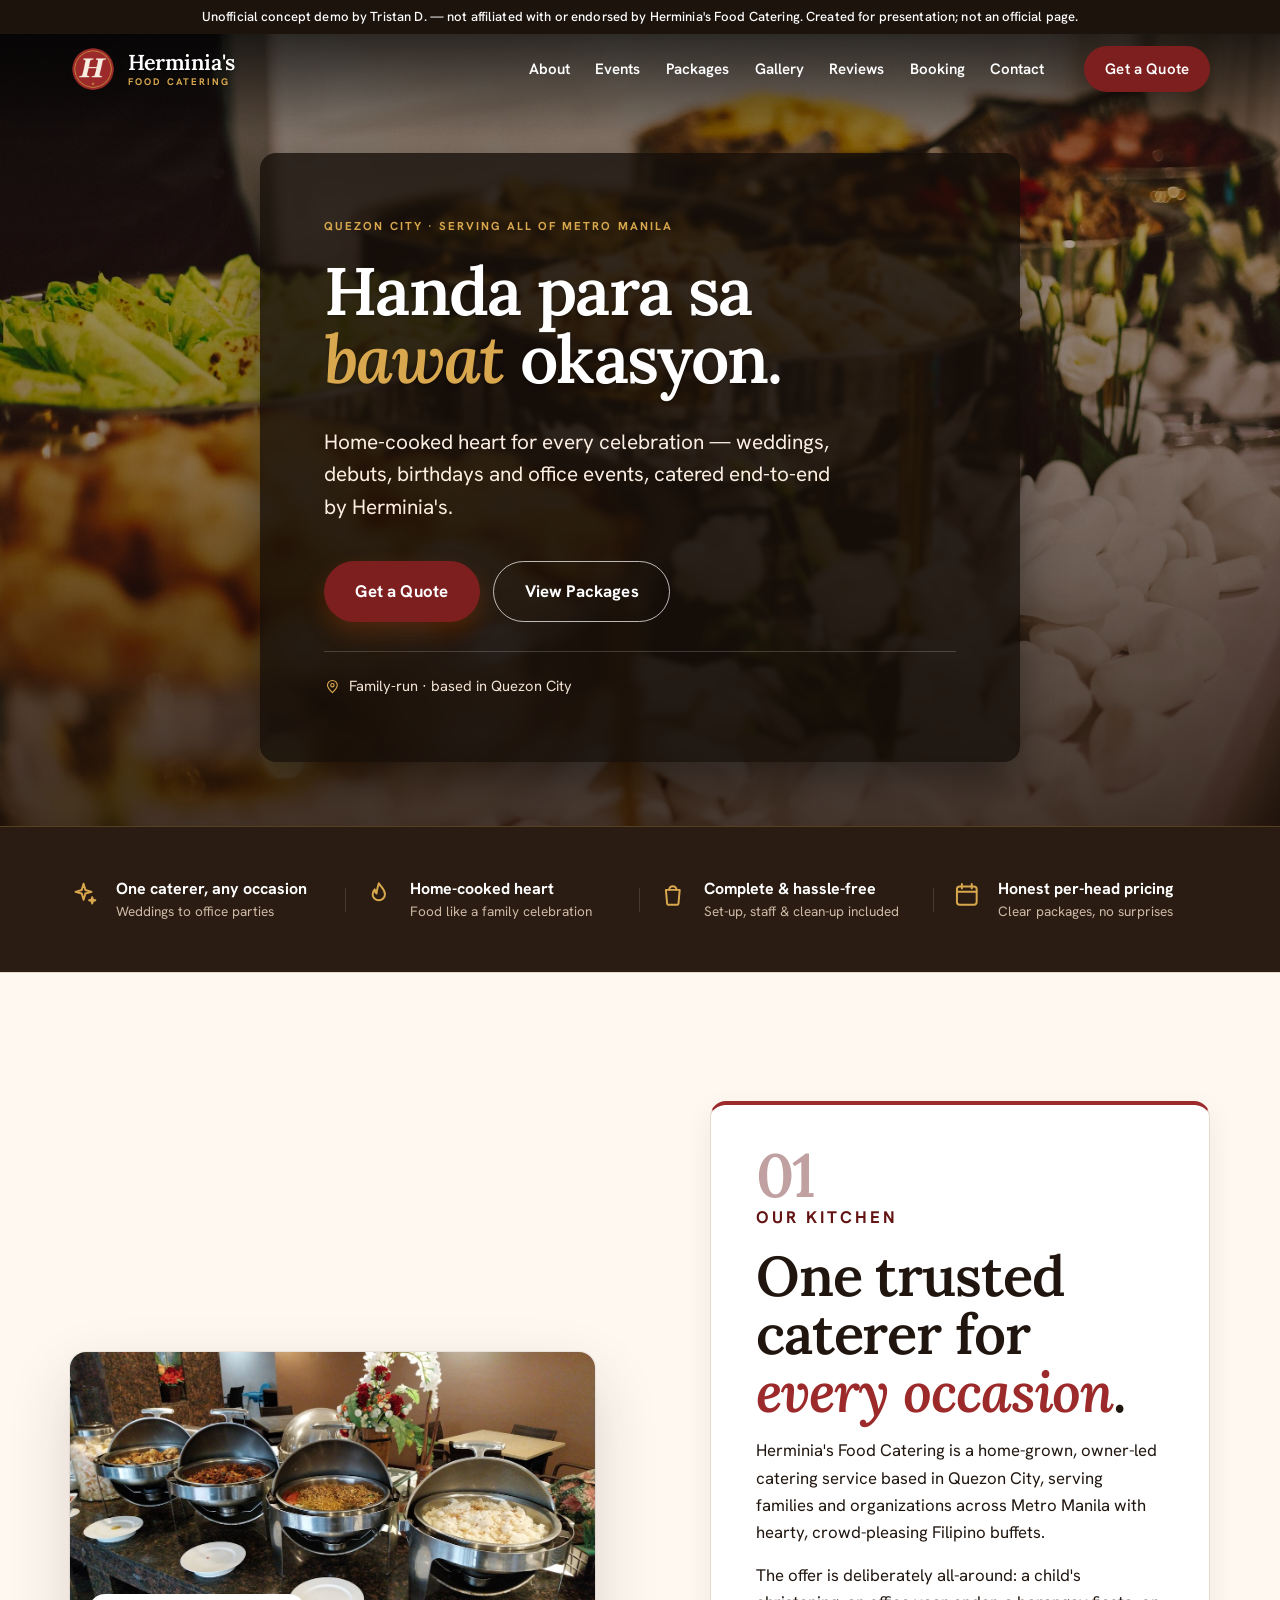
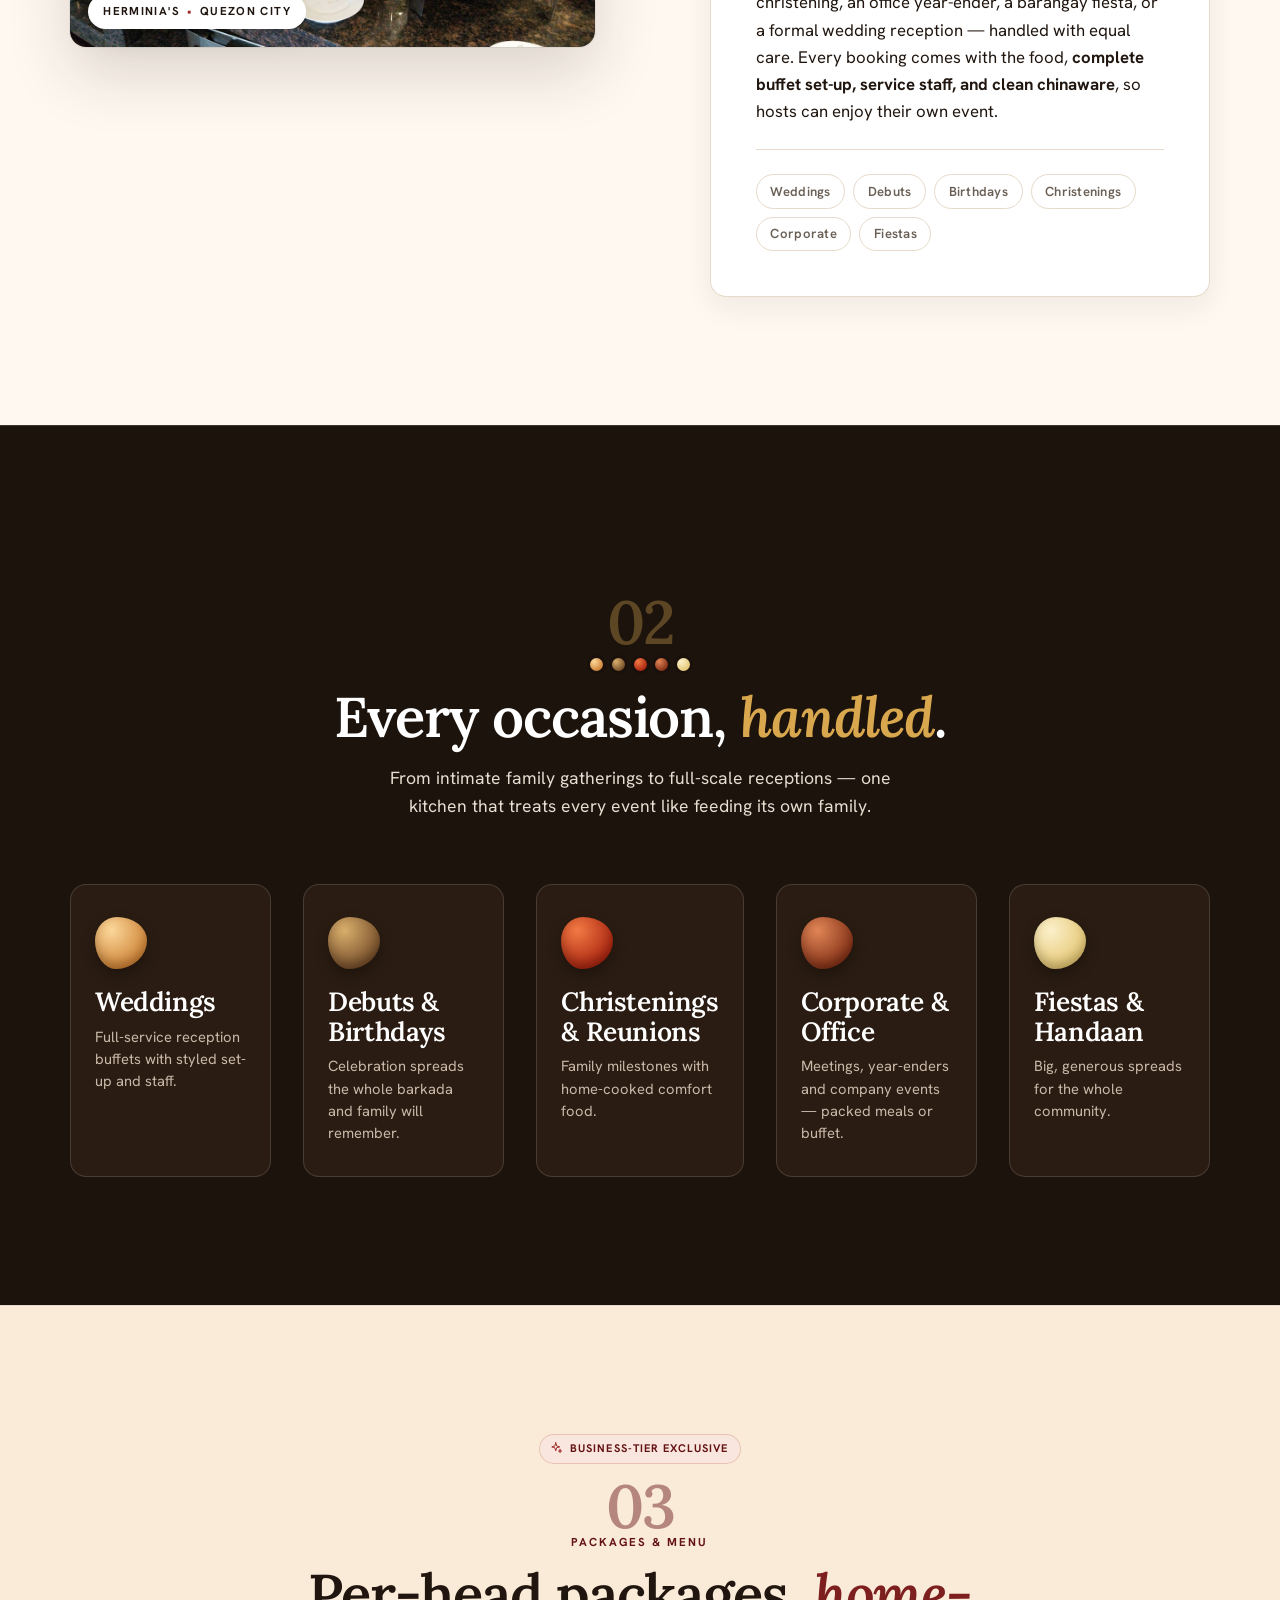
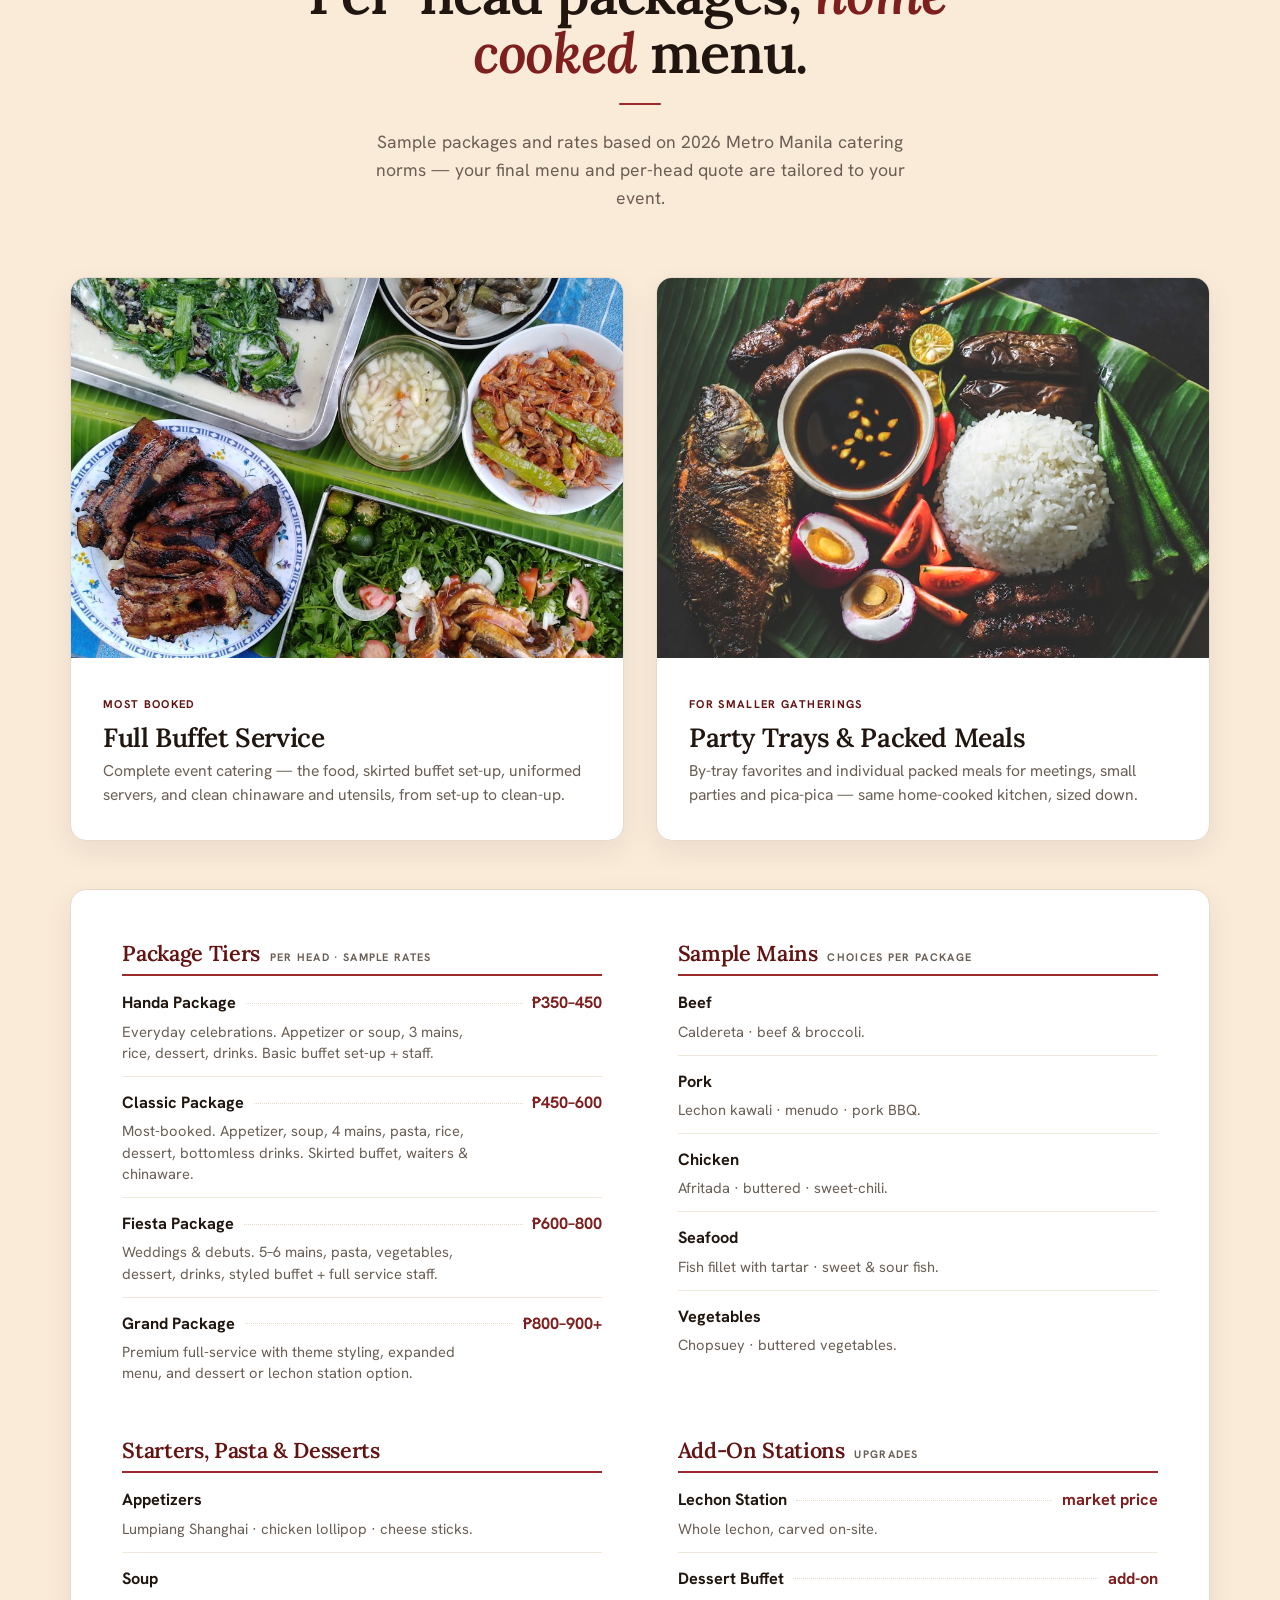
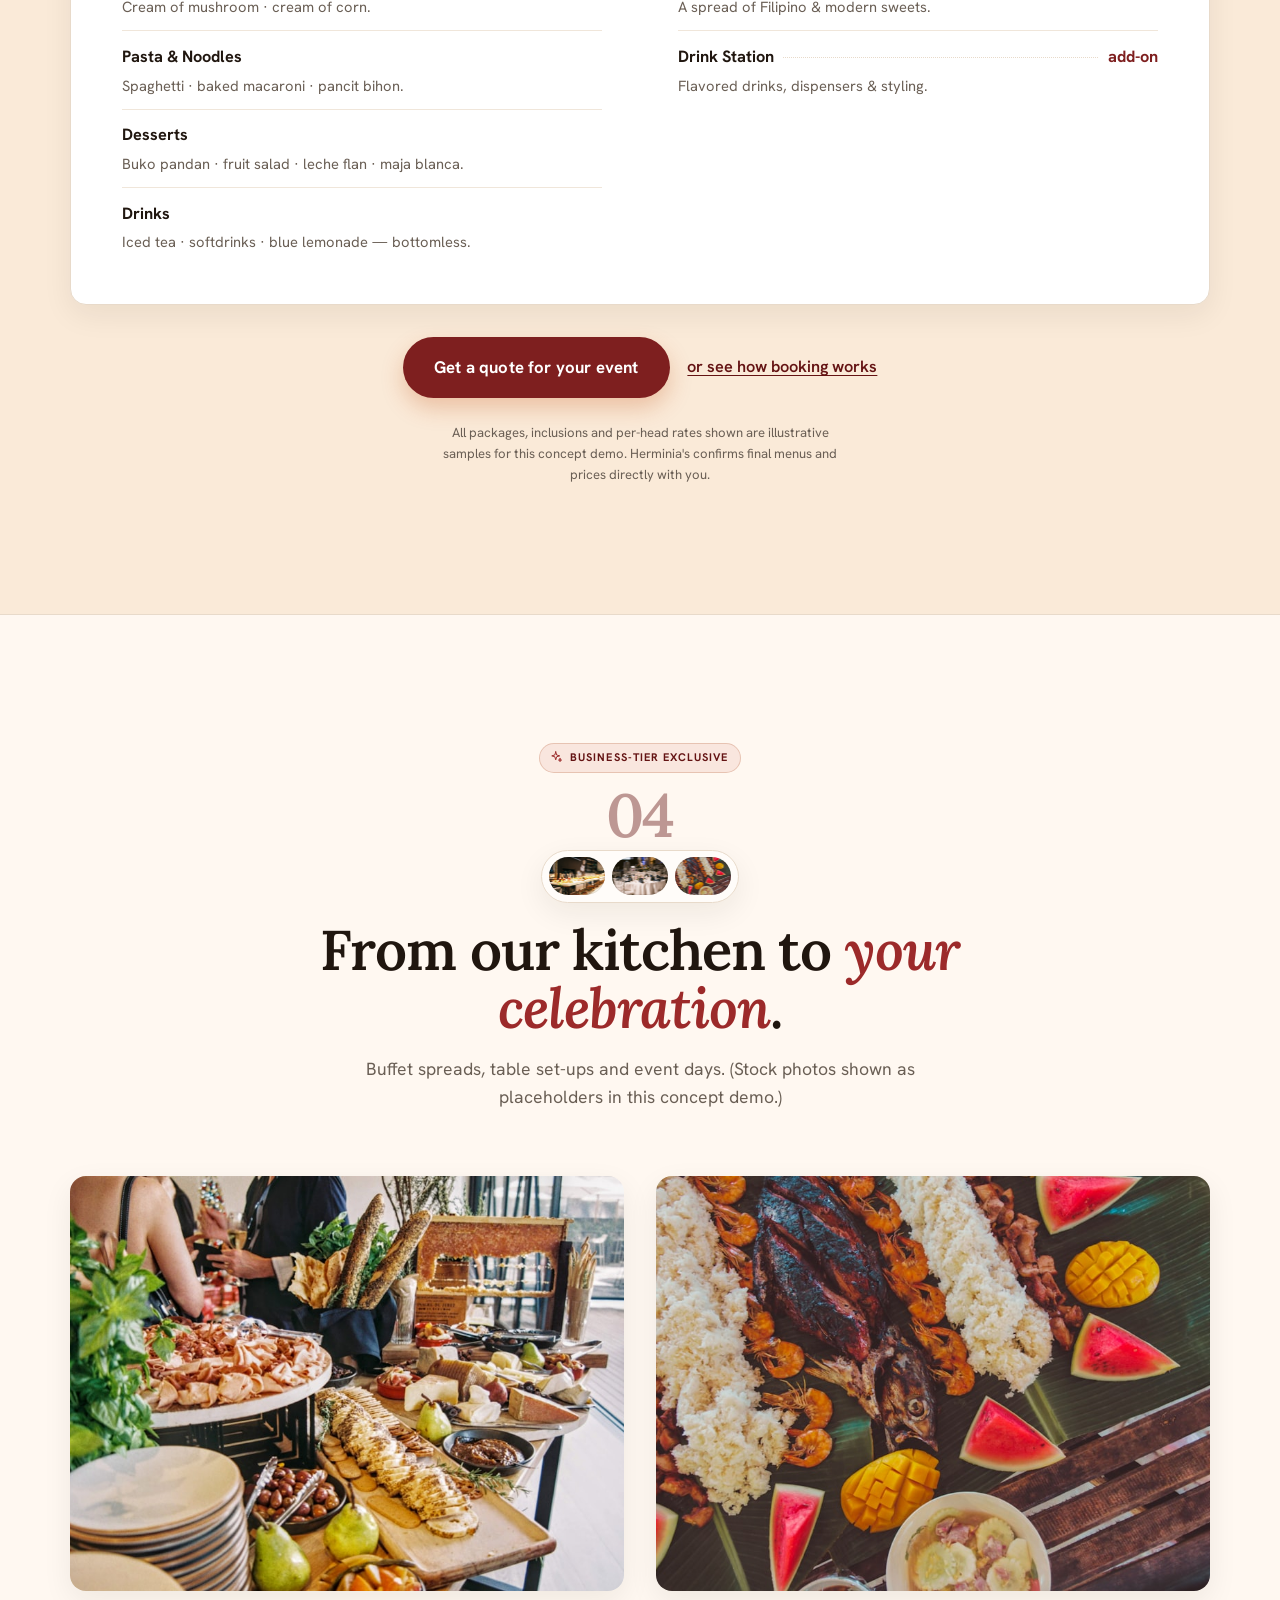
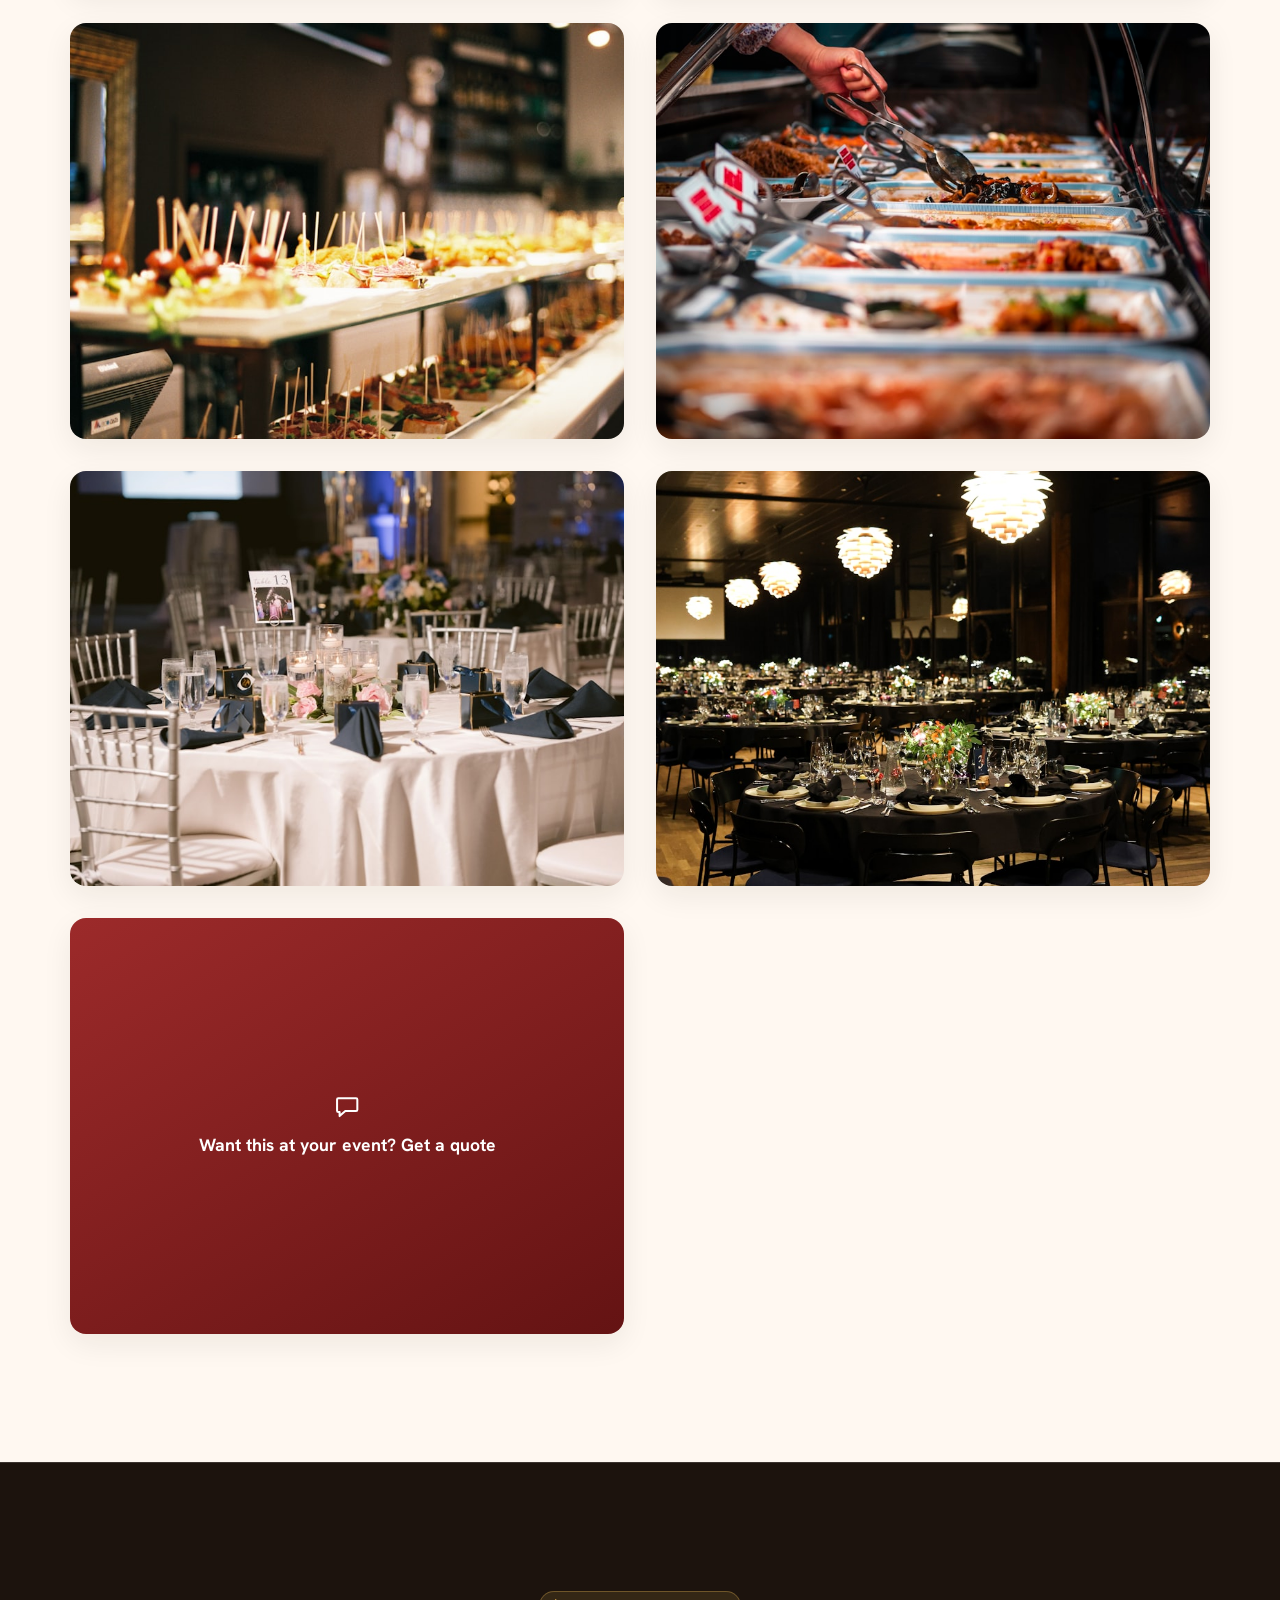
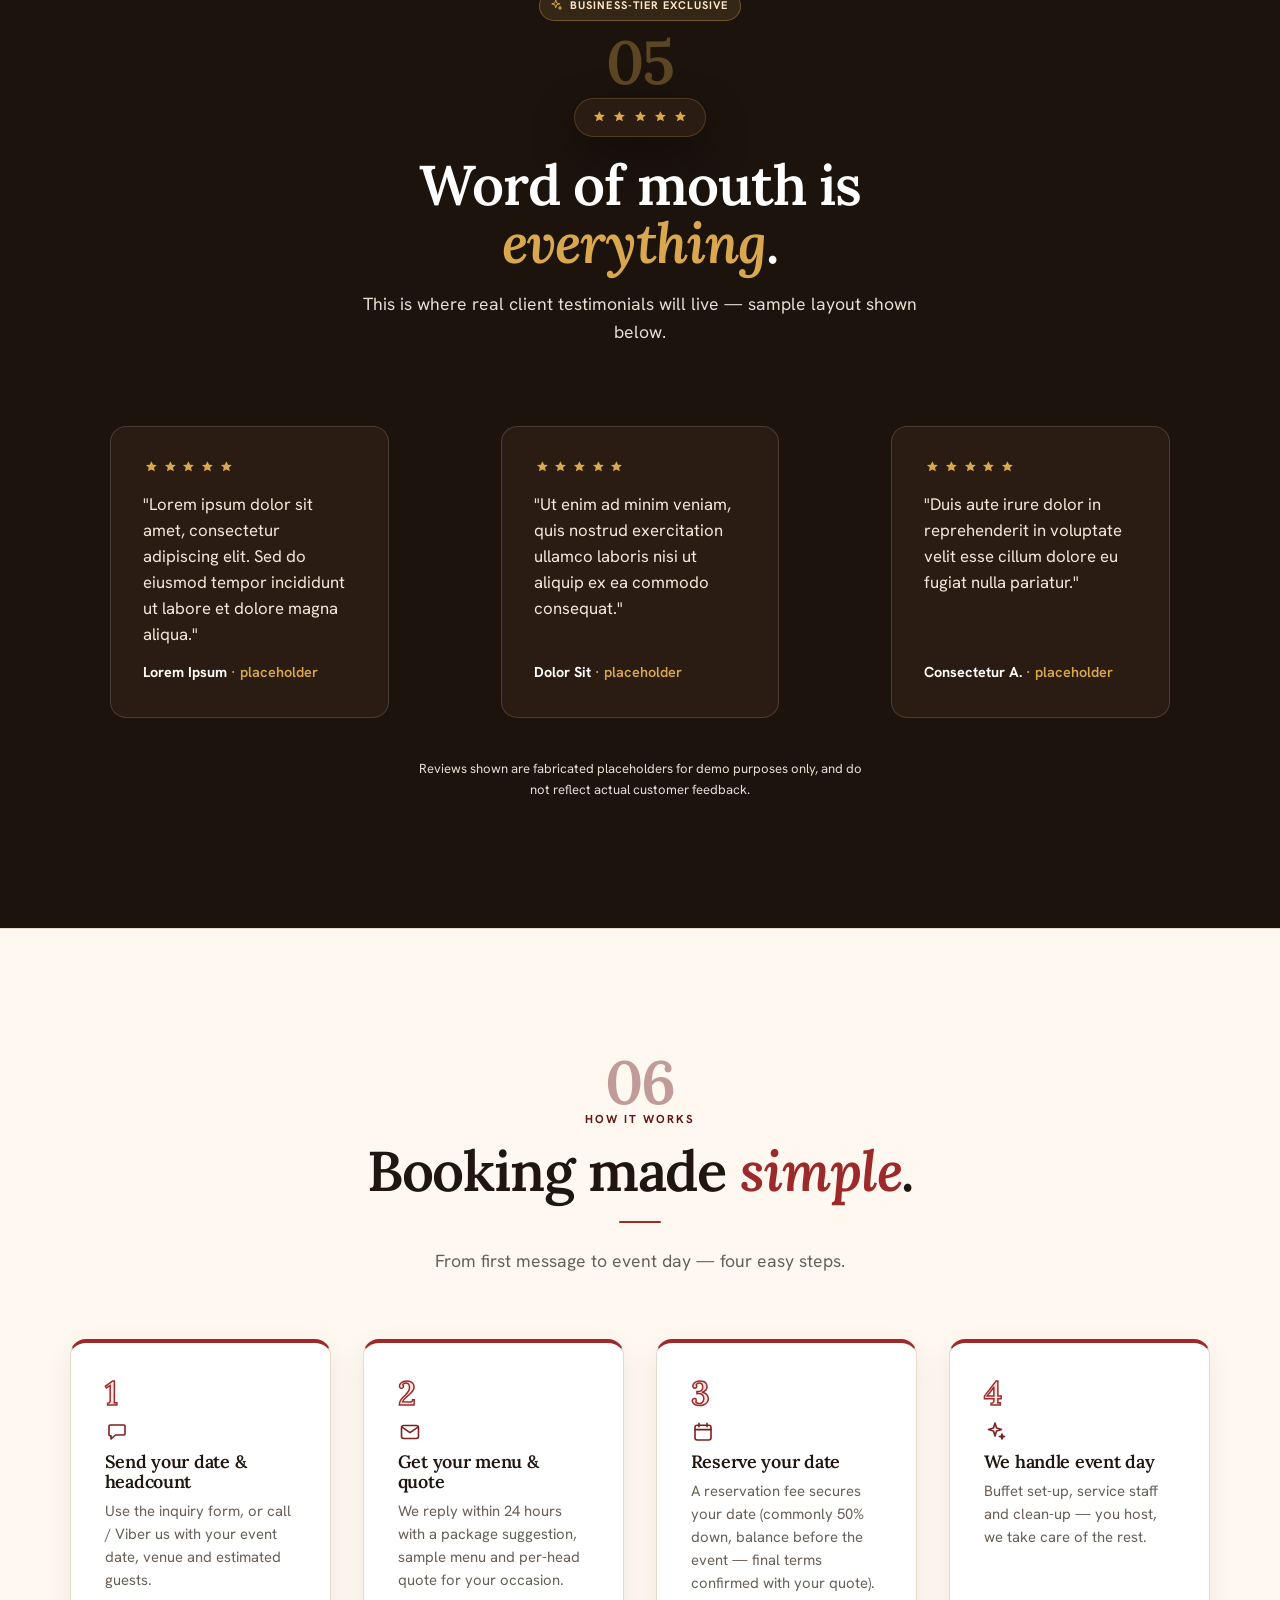
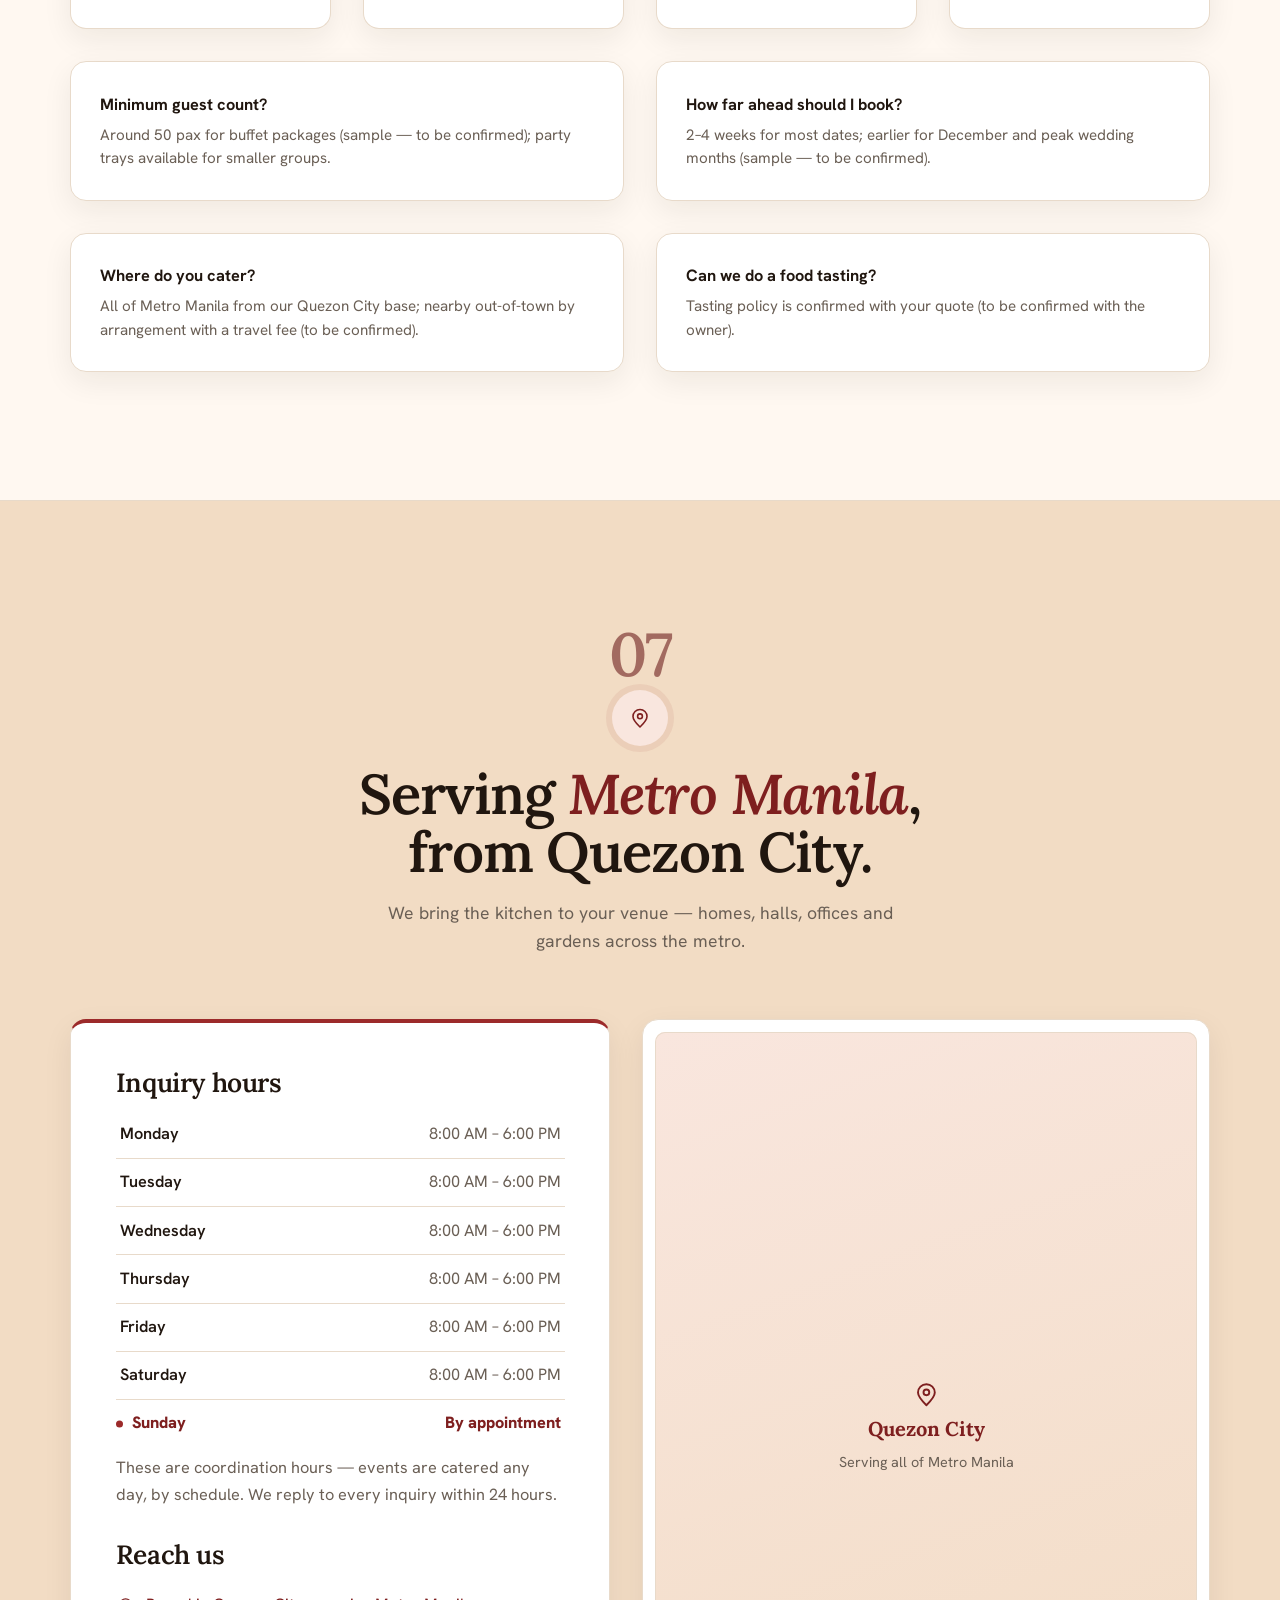
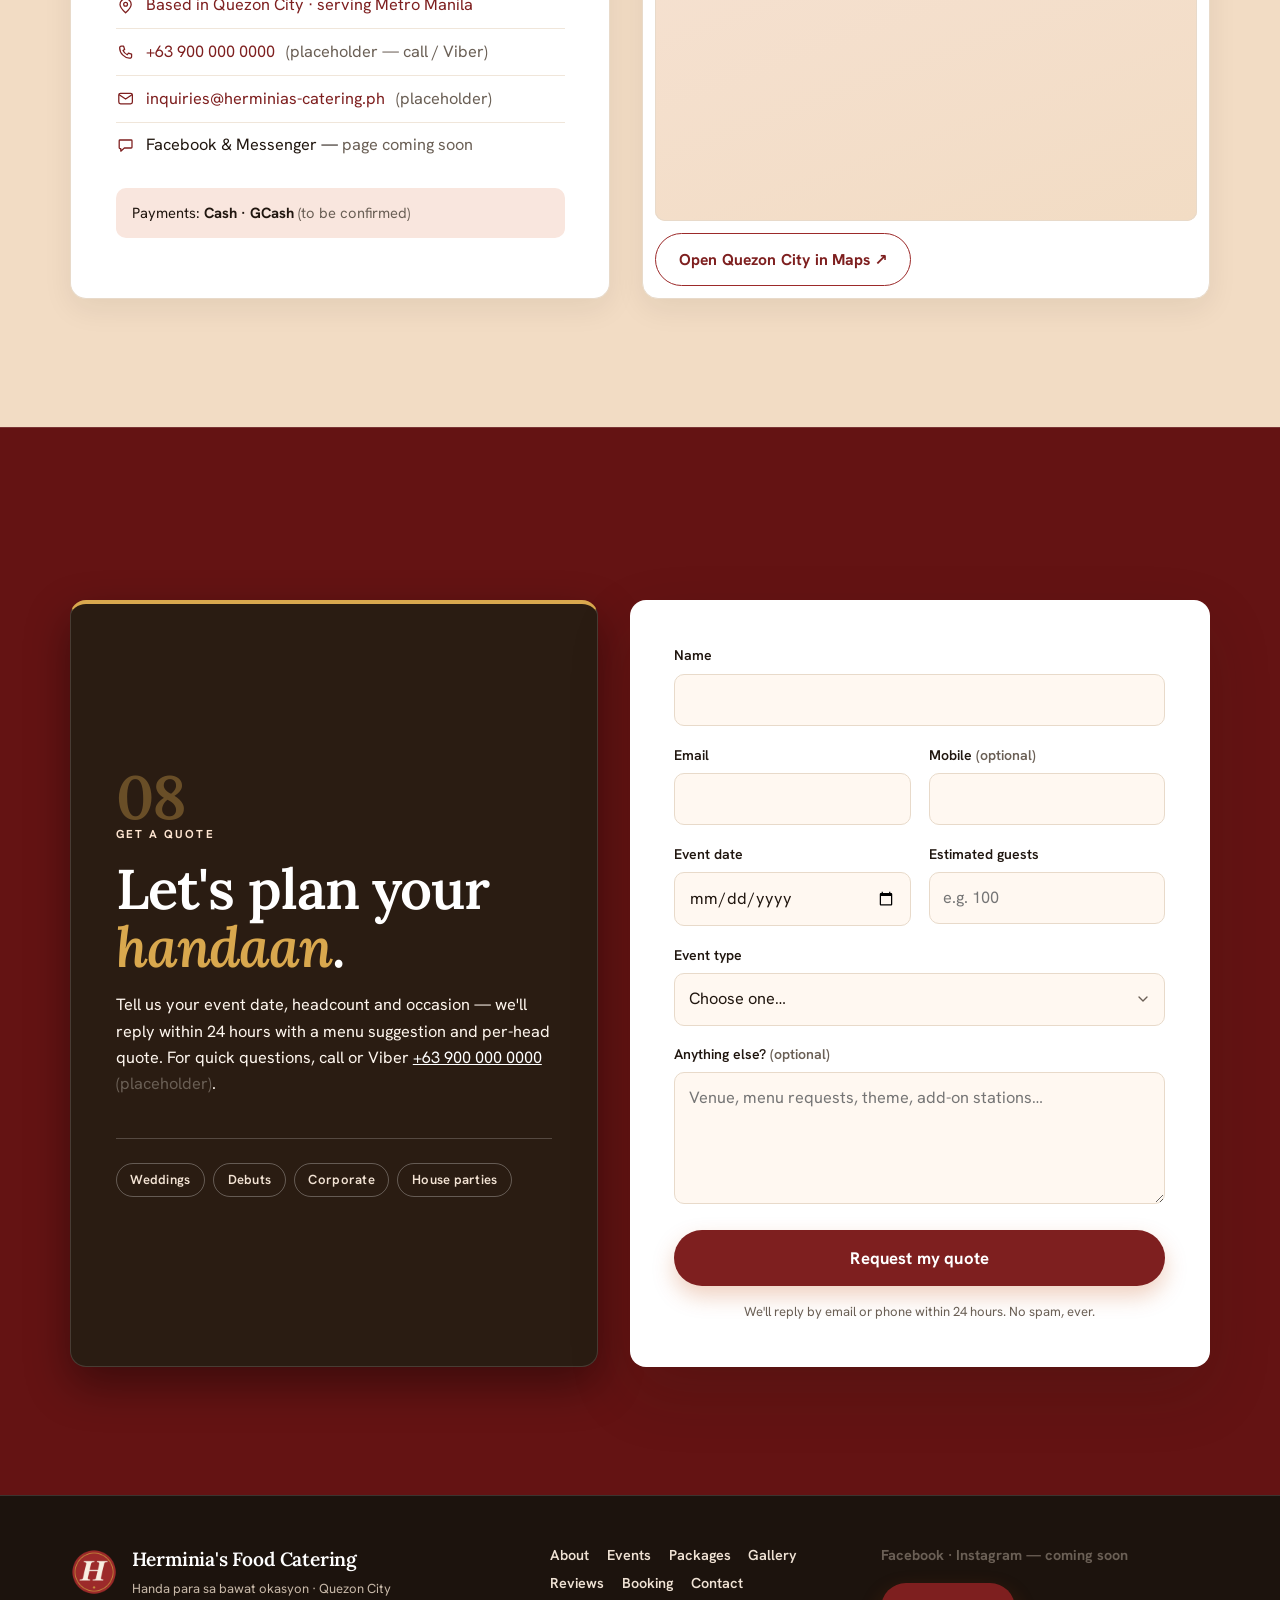
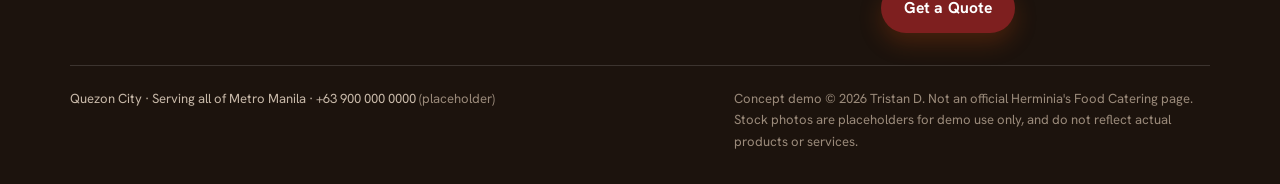
==== index.html @ a8371a82 "Add files via upload" ====
<!DOCTYPE html>
<html lang="en">
<head>
<meta charset="utf-8">
<meta name="viewport" content="width=device-width, initial-scale=1">

<!-- ============================================================= -->
<!-- SWAP: SEO / META  (edit per client)                            -->
<!-- BUSINESS TIER build — packages, gallery, reviews & booking.    -->
<!-- ============================================================= -->
<title>Herminia's Food Catering — Event Catering in Quezon City &amp; Metro Manila</title>
<meta name="description" content="Herminia's Food Catering — home-cooked Filipino buffets for weddings, debuts, birthdays, christenings, corporate events &amp; fiestas. Full-service catering with buffet set-up, staff &amp; per-head packages, serving Quezon City and all of Metro Manila.">
<meta name="theme-color" content="#9C2A2A">
<link rel="canonical" href="https://demo-herminias.netlify.app/">

<!-- ================= DEMO INDEXING TOGGLE ================= -->
<!-- CURRENT ROLE: teaser-demo (not the live paid build). Hidden from Google    -->
<!-- (duplicate-content + client-brand-on-your-subdomain risk). robots.txt is   -->
<!-- kept as "Allow" on purpose so Google can crawl this page and SEE the       -->
<!-- noindex below — do NOT "Disallow" in robots.txt (blocking the crawl can    -->
<!-- leave the URL indexed anyway). WHEN THE PAID BUILD RESUMES: delete the      -->
<!-- noindex line below (indexed by design), set the real Formspree ID, and      -->
<!-- remove the demo-mode form intercept in script.js.                          -->
<meta name="robots" content="noindex, nofollow">
<!-- ======================================================== -->

<!-- Open Graph / social cards -->
<meta property="og:type" content="website">
<meta property="og:site_name" content="Herminia's Food Catering">
<meta property="og:locale" content="en_PH">
<meta property="og:title" content="Herminia's Food Catering — Handa para sa bawat okasyon">
<meta property="og:description" content="Home-cooked Filipino buffets for every celebration — weddings, debuts, birthdays &amp; corporate events. Full-service catering across Quezon City &amp; Metro Manila.">
<meta property="og:image" content="https://demo-herminias.netlify.app/assets/og-image.jpg">
<meta property="og:image:width" content="1200">
<meta property="og:image:height" content="630">
<meta property="og:image:alt" content="Herminia's Food Catering — Filipino buffet spread for events in Quezon City">
<meta property="og:url" content="https://demo-herminias.netlify.app/">
<meta name="twitter:card" content="summary_large_image">
<meta name="twitter:title" content="Herminia's Food Catering — Handa para sa bawat okasyon">
<meta name="twitter:description" content="Home-cooked Filipino buffets for every celebration, catered end-to-end across Quezon City &amp; Metro Manila.">
<meta name="twitter:image" content="https://demo-herminias.netlify.app/assets/og-image.jpg">

<!-- Favicons -->
<link rel="icon" href="/favicon.ico" sizes="any">
<link rel="icon" type="image/png" sizes="32x32" href="/assets/favicon-32.png">
<link rel="icon" type="image/png" sizes="16x16" href="/assets/favicon-16.png">
<link rel="apple-touch-icon" href="/assets/apple-touch-icon.png">
<link rel="manifest" href="/site.webmanifest">

<!-- Fonts — two families only: Lora (display) + Hanken Grotesk (text/UI) -->
<link rel="preconnect" href="https://fonts.googleapis.com">
<link rel="preconnect" href="https://fonts.gstatic.com" crossorigin>
<link href="https://fonts.googleapis.com/css2?family=Lora:ital,wght@0,400;0,500;0,600;0,700;1,400;1,500;1,600&family=Hanken+Grotesk:wght@400;500;600;700;800&display=swap" rel="stylesheet">

<link rel="stylesheet" href="/styles.css">

<!-- ============================================================= -->
<!-- SWAP: STRUCTURED DATA (Google rich results) — edit per client -->
<!-- NOTE: no aggregateRating (no real reviews yet) and no phone/   -->
<!-- email (owner's real details pending) — add both at go-live.    -->
<!-- ============================================================= -->
<script type="application/ld+json">
{
  "@context": "https://schema.org",
  "@type": "FoodEstablishment",
  "name": "Herminia's Food Catering",
  "description": "Family-run, full-service event caterer — home-cooked Filipino buffets, packages and party trays for weddings, debuts, birthdays, christenings, corporate events and fiestas.",
  "image": "https://demo-herminias.netlify.app/assets/og-image.jpg",
  "@id": "https://demo-herminias.netlify.app/",
  "url": "https://demo-herminias.netlify.app/",
  "hasMenu": "https://demo-herminias.netlify.app/#menu",
  "priceRange": "₱₱",
  "servesCuisine": ["Filipino"],
  "address": {
    "@type": "PostalAddress",
    "addressLocality": "Quezon City",
    "addressRegion": "Metro Manila",
    "addressCountry": "PH"
  },
  "geo": { "@type": "GeoCoordinates", "latitude": 14.6760, "longitude": 121.0437 },
  "areaServed": "Metro Manila",
  "openingHoursSpecification": [
    { "@type": "OpeningHoursSpecification", "dayOfWeek": ["Monday","Tuesday","Wednesday","Thursday","Friday","Saturday"], "opens": "08:00", "closes": "18:00" }
  ],
  "acceptsReservations": "True"
}
</script>
</head>

<body>
<a class="skip-link" href="#main">Skip to content</a>

<div class="demo-banner" role="note">
  Unofficial concept demo by Tristan D. — not affiliated with or endorsed by Herminia's Food Catering. Created for presentation; not an official page.
</div>

<!-- ============================================================= -->
<!-- ICON SPRITE — one cohesive 24px line-icon set (no emoji)       -->
<!-- ============================================================= -->
<svg width="0" height="0" style="position:absolute" aria-hidden="true" focusable="false">
  <defs>
    <symbol id="i-flame" viewBox="0 0 24 24"><path d="M12 2.6c2 3.4 5 5 5 8.9a5 5 0 0 1-10 0c0-1.6.7-2.9 1.7-3.9.1 1.7.6 2.8 1.5 3.3.2-2.8 1-5.6 1.8-8.3Z"/></symbol>
    <symbol id="i-sparkle" viewBox="0 0 24 24"><path d="M11 3l1.5 5.1L17.5 9.6 12.5 11 11 16l-1.5-5L4.5 9.6 9.5 8.1 11 3Z"/><path d="M18 14l.55 1.9 1.95.55-1.95.55L18 19l-.55-2-1.95-.55 1.95-.55L18 14Z"/></symbol>
    <symbol id="i-bag" viewBox="0 0 24 24"><path d="M6.4 8h11.2l-1 11.1a1 1 0 0 1-1 .9H8.4a1 1 0 0 1-1-.9L6.4 8Z"/><path d="M9 8a3 3 0 0 1 6 0"/></symbol>
    <symbol id="i-calendar" viewBox="0 0 24 24"><rect x="4" y="5.2" width="16" height="14.8" rx="2.2"/><path d="M4 9.6h16"/><path d="M8 3.2v3.6M16 3.2v3.6"/></symbol>
    <symbol id="i-pin" viewBox="0 0 24 24"><path d="M12 21c4.2-4 7-7.1 7-10.5A7 7 0 0 0 5 10.5C5 13.9 7.8 17 12 21Z"/><circle cx="12" cy="10.3" r="2.4"/></symbol>
    <symbol id="i-phone" viewBox="0 0 24 24"><path d="M6.6 4h2.9l1.3 4-2 1.4a11 11 0 0 0 5.3 5.3l1.4-2 4 1.3v2.9a2 2 0 0 1-2.2 2C11.2 19.4 4.6 12.8 4.6 6.2A2 2 0 0 1 6.6 4Z"/></symbol>
    <symbol id="i-mail" viewBox="0 0 24 24"><rect x="3.5" y="5.5" width="17" height="13" rx="2.2"/><path d="M4 7.2l8 5.4 8-5.4"/></symbol>
    <symbol id="i-chat" viewBox="0 0 24 24"><path d="M5 5h14a1 1 0 0 1 1 1v8a1 1 0 0 1-1 1h-8.5L6 19v-3.2H5a1 1 0 0 1-1-1V6a1 1 0 0 1 1-1Z"/></symbol>
    <symbol id="i-star" viewBox="0 0 24 24"><path d="M12 3.2l2.4 4.95 5.45.55-4.1 3.62 1.2 5.33L12 14.9l-4.95 2.75 1.2-5.33-4.1-3.62 5.45-.55L12 3.2Z"/></symbol>
    <symbol id="i-instagram" viewBox="0 0 24 24"><rect x="3.5" y="3.5" width="17" height="17" rx="4.6"/><circle cx="12" cy="12" r="3.6"/><circle cx="17.2" cy="6.8" r="1.05" fill="currentColor" stroke="none"/></symbol>
  </defs>
</svg>

<!-- ============================================================= -->
<!-- HEADER / NAV                                                   -->
<!-- ============================================================= -->
<header class="site-header" id="top">
  <div class="container header-inner">
    <a class="brand" href="#top" aria-label="Herminia's Food Catering home">
      <img src="/assets/herminias-logo.png" alt="Herminia's Food Catering logo" width="46" height="46" class="brand-logo">
      <span class="brand-name">Herminia's<span class="brand-sub">Food&nbsp;Catering</span></span>
    </a>

    <nav class="nav" id="nav" aria-label="Primary">
      <a href="#about">About</a>
      <a href="#flavors">Events</a>
      <a href="#menu">Packages</a>
      <a href="#gallery">Gallery</a>
      <a href="#reviews">Reviews</a>
      <a href="#how">Booking</a>
      <a href="#visit">Contact</a>
      <a class="btn btn-primary nav-cta" href="#book">Get a Quote</a>
    </nav>

    <button class="nav-toggle" id="navToggle" aria-label="Open menu" aria-expanded="false" aria-controls="nav">
      <span></span><span></span><span></span>
    </button>
  </div>
</header>

<main id="main">
<!-- ============================================================= -->
<!-- HERO                                                           -->
<!-- ============================================================= -->
<section class="hero" id="hero">
  <div class="hero-bg" aria-hidden="true"></div>
  <div class="container hero-inner reveal">
    <p class="eyebrow">Quezon City · Serving all of Metro Manila</p>
    <h1 class="hero-title">Handa para sa <em>bawat</em> okasyon.</h1>
    <p class="hero-sub">Home-cooked heart for every celebration — weddings, debuts, birthdays and office events, catered end-to-end by Herminia's.</p>
    <div class="hero-actions">
      <a class="btn btn-primary btn-lg" href="#book">Get a Quote</a>
      <a class="btn btn-ghost btn-lg" href="#menu">View Packages</a>
    </div>
    <p class="hero-rating"><svg class="ic" aria-hidden="true"><use href="#i-pin"/></svg> <span>Family-run · based in Quezon City</span></p>
  </div>
</section>

<!-- FEATURE STRIP -->
<section class="strip" aria-label="Highlights">
  <div class="container strip-grid">
    <div class="strip-item"><svg class="ic" aria-hidden="true"><use href="#i-sparkle"/></svg><div><strong>One caterer, any occasion</strong><span>Weddings to office parties</span></div></div>
    <div class="strip-item"><svg class="ic" aria-hidden="true"><use href="#i-flame"/></svg><div><strong>Home-cooked heart</strong><span>Food like a family celebration</span></div></div>
    <div class="strip-item"><svg class="ic" aria-hidden="true"><use href="#i-bag"/></svg><div><strong>Complete &amp; hassle-free</strong><span>Set-up, staff &amp; clean-up included</span></div></div>
    <div class="strip-item"><svg class="ic" aria-hidden="true"><use href="#i-calendar"/></svg><div><strong>Honest per-head pricing</strong><span>Clear packages, no surprises</span></div></div>
  </div>
</section>

<!-- ============================================================= -->
<!-- ABOUT                                                          -->
<!-- ============================================================= -->
<section class="section about" id="about">
  <div class="container about-grid">
    <div class="about-media reveal">
      <img src="/assets/about-buffet.jpg" alt="A Filipino buffet line in chafing dishes — rice, noodles and home-style mains ready for serving" width="1200" height="675" loading="lazy">
      <span class="about-stamp">Herminia's <span class="stamp-dot" aria-hidden="true">•</span> Quezon City</span>
    </div>
    <div class="about-copy reveal">
      <span class="section-num" aria-hidden="true">01</span>
      <p class="eyebrow">Our kitchen</p>
      <h2>One trusted caterer for <em>every occasion</em>.</h2>
      <p>Herminia's Food Catering is a home-grown, owner-led catering service based in Quezon City, serving families and organizations across Metro Manila with hearty, crowd-pleasing Filipino buffets.</p>
      <p>The offer is deliberately all-around: a child's christening, an office year-ender, a barangay fiesta, or a formal wedding reception — handled with equal care. Every booking comes with the food, <strong>complete buffet set-up, service staff, and clean chinaware</strong>, so hosts can enjoy their own event.</p>
      <ul class="about-tags">
        <li>Weddings</li><li>Debuts</li><li>Birthdays</li><li>Christenings</li><li>Corporate</li><li>Fiestas</li>
      </ul>
    </div>
  </div>
</section>

<!-- ============================================================= -->
<!-- EVENTS WE CATER (dark)                                         -->
<!-- ============================================================= -->
<section class="section flavors section--dark" id="flavors">
  <div class="container">
    <div class="flavors-head reveal">
      <span class="section-num" aria-hidden="true">02</span>
      <div class="flavor-preview" aria-hidden="true">
        <span class="flavor-dot flavor-dot--original"></span>
        <span class="flavor-dot flavor-dot--soy"></span>
        <span class="flavor-dot flavor-dot--yangnyeom"></span>
        <span class="flavor-dot flavor-dot--buffalo"></span>
        <span class="flavor-dot flavor-dot--cheese"></span>
      </div>
      <h2>Every occasion, <em>handled</em>.</h2>
      <p class="flavors-lead">From intimate family gatherings to full-scale receptions — one kitchen that treats every event like feeding its own family.</p>
    </div>
    <div class="flavor-grid">
      <article class="flavor-card reveal"><span class="flavor-swatch flavor-swatch--original" aria-hidden="true"></span><h3>Weddings</h3><p>Full-service reception buffets with styled set-up and staff.</p></article>
      <article class="flavor-card reveal"><span class="flavor-swatch flavor-swatch--soy" aria-hidden="true"></span><h3>Debuts &amp; Birthdays</h3><p>Celebration spreads the whole barkada and family will remember.</p></article>
      <article class="flavor-card reveal"><span class="flavor-swatch flavor-swatch--yangnyeom" aria-hidden="true"></span><h3>Christenings &amp; Reunions</h3><p>Family milestones with home-cooked comfort food.</p></article>
      <article class="flavor-card reveal"><span class="flavor-swatch flavor-swatch--buffalo" aria-hidden="true"></span><h3>Corporate &amp; Office</h3><p>Meetings, year-enders and company events — packed meals or buffet.</p></article>
      <article class="flavor-card reveal"><span class="flavor-swatch flavor-swatch--cheese" aria-hidden="true"></span><h3>Fiestas &amp; Handaan</h3><p>Big, generous spreads for the whole community.</p></article>
    </div>
  </div>
</section>

<!-- ============================================================= -->
<!-- PACKAGES & SAMPLE MENU (Business Tier feature)                 -->
<!-- NOTE: all tiers, dishes & rates are SAMPLE copy from 2026      -->
<!-- Metro Manila catering norms — confirm the owner's real         -->
<!-- packages and prices before any go-live.                        -->
<!-- ============================================================= -->
<section class="section menu" id="menu">
  <div class="container">
    <div class="section-head reveal">
      <span class="tier-badge"><svg class="ic" aria-hidden="true"><use href="#i-sparkle"/></svg>Business-tier exclusive</span>
      <span class="section-num" aria-hidden="true">03</span>
      <p class="eyebrow">Packages &amp; menu</p>
      <h2>Per-head packages, <em>home-cooked</em> menu.</h2>
      <p class="section-lead">Sample packages and rates based on 2026 Metro Manila catering norms — your final menu and per-head quote are tailored to your event.</p>
    </div>

    <!-- Featured duo (visual lead) -->
    <div class="featured-grid reveal">
      <article class="featured-card">
        <img src="/assets/dish-home-spread.jpg" alt="Home-style Filipino dishes — grilled liempo, ginataang gulay, ensalada and sinigang sides" width="900" height="675" loading="lazy">
        <div class="featured-body">
          <span class="badge">Most booked</span>
          <h3>Full Buffet Service</h3>
          <p>Complete event catering — the food, skirted buffet set-up, uniformed servers, and clean chinaware and utensils, from set-up to clean-up.</p>
        </div>
      </article>
      <article class="featured-card">
        <img src="/assets/dish-banana-leaf.jpg" alt="Filipino fiesta platter on banana leaf — grilled fish, pork barbecue, rice and salted egg" width="900" height="600" loading="lazy">
        <div class="featured-body">
          <span class="badge">For smaller gatherings</span>
          <h3>Party Trays &amp; Packed Meals</h3>
          <p>By-tray favorites and individual packed meals for meetings, small parties and pica-pica — same home-cooked kitchen, sized down.</p>
        </div>
      </article>
    </div>

    <!-- Full package board -->
    <div class="menu-panel reveal">
      <div class="menu-board">
        <div class="menu-cat">
          <h3 class="menu-cat-title">Package Tiers <span class="menu-cat-note">per head · sample rates</span></h3>
          <ul class="menu-list">
            <li class="menu-item"><div class="mi-head"><span class="mi-name">Handa Package</span><span class="mi-dots" aria-hidden="true"></span><span class="mi-price">₱350–450</span></div><p class="mi-desc">Everyday celebrations. Appetizer or soup, 3 mains, rice, dessert, drinks. Basic buffet set-up + staff.</p></li>
            <li class="menu-item"><div class="mi-head"><span class="mi-name">Classic Package</span><span class="mi-dots" aria-hidden="true"></span><span class="mi-price">₱450–600</span></div><p class="mi-desc">Most-booked. Appetizer, soup, 4 mains, pasta, rice, dessert, bottomless drinks. Skirted buffet, waiters &amp; chinaware.</p></li>
            <li class="menu-item"><div class="mi-head"><span class="mi-name">Fiesta Package</span><span class="mi-dots" aria-hidden="true"></span><span class="mi-price">₱600–800</span></div><p class="mi-desc">Weddings &amp; debuts. 5–6 mains, pasta, vegetables, dessert, drinks, styled buffet + full service staff.</p></li>
            <li class="menu-item"><div class="mi-head"><span class="mi-name">Grand Package</span><span class="mi-dots" aria-hidden="true"></span><span class="mi-price">₱800–900+</span></div><p class="mi-desc">Premium full-service with theme styling, expanded menu, and dessert or lechon station option.</p></li>
          </ul>
        </div>

        <div class="menu-cat">
          <h3 class="menu-cat-title">Sample Mains <span class="menu-cat-note">choices per package</span></h3>
          <ul class="menu-list">
            <li class="menu-item"><div class="mi-head"><span class="mi-name">Beef</span></div><p class="mi-desc">Caldereta · beef &amp; broccoli.</p></li>
            <li class="menu-item"><div class="mi-head"><span class="mi-name">Pork</span></div><p class="mi-desc">Lechon kawali · menudo · pork BBQ.</p></li>
            <li class="menu-item"><div class="mi-head"><span class="mi-name">Chicken</span></div><p class="mi-desc">Afritada · buttered · sweet-chili.</p></li>
            <li class="menu-item"><div class="mi-head"><span class="mi-name">Seafood</span></div><p class="mi-desc">Fish fillet with tartar · sweet &amp; sour fish.</p></li>
            <li class="menu-item"><div class="mi-head"><span class="mi-name">Vegetables</span></div><p class="mi-desc">Chopsuey · buttered vegetables.</p></li>
          </ul>
        </div>

        <div class="menu-cat">
          <h3 class="menu-cat-title">Starters, Pasta &amp; Desserts</h3>
          <ul class="menu-list">
            <li class="menu-item"><div class="mi-head"><span class="mi-name">Appetizers</span></div><p class="mi-desc">Lumpiang Shanghai · chicken lollipop · cheese sticks.</p></li>
            <li class="menu-item"><div class="mi-head"><span class="mi-name">Soup</span></div><p class="mi-desc">Cream of mushroom · cream of corn.</p></li>
            <li class="menu-item"><div class="mi-head"><span class="mi-name">Pasta &amp; Noodles</span></div><p class="mi-desc">Spaghetti · baked macaroni · pancit bihon.</p></li>
            <li class="menu-item"><div class="mi-head"><span class="mi-name">Desserts</span></div><p class="mi-desc">Buko pandan · fruit salad · leche flan · maja blanca.</p></li>
            <li class="menu-item"><div class="mi-head"><span class="mi-name">Drinks</span></div><p class="mi-desc">Iced tea · softdrinks · blue lemonade — bottomless.</p></li>
          </ul>
        </div>

        <div class="menu-cat">
          <h3 class="menu-cat-title">Add-On Stations <span class="menu-cat-note">upgrades</span></h3>
          <ul class="menu-list">
            <li class="menu-item"><div class="mi-head"><span class="mi-name">Lechon Station</span><span class="mi-dots" aria-hidden="true"></span><span class="mi-price">market price</span></div><p class="mi-desc">Whole lechon, carved on-site.</p></li>
            <li class="menu-item"><div class="mi-head"><span class="mi-name">Dessert Buffet</span><span class="mi-dots" aria-hidden="true"></span><span class="mi-price">add-on</span></div><p class="mi-desc">A spread of Filipino &amp; modern sweets.</p></li>
            <li class="menu-item"><div class="mi-head"><span class="mi-name">Drink Station</span><span class="mi-dots" aria-hidden="true"></span><span class="mi-price">add-on</span></div><p class="mi-desc">Flavored drinks, dispensers &amp; styling.</p></li>
          </ul>
        </div>
      </div>
    </div>

    <div class="menu-cta reveal">
      <a class="btn btn-primary btn-lg" href="#book">Get a quote for your event</a>
      <a class="link-quiet" href="#how">or see how booking works</a>
    </div>
    <p class="menu-disclaimer reveal">All packages, inclusions and per-head rates shown are illustrative samples for this concept demo. Herminia's confirms final menus and prices directly with you.</p>
  </div>
</section>

<!-- ============================================================= -->
<!-- GALLERY (Business Tier feature)                                -->
<!-- ============================================================= -->
<section class="section gallery" id="gallery">
  <div class="container">
    <div class="gallery-head reveal">
      <span class="tier-badge"><svg class="ic" aria-hidden="true"><use href="#i-sparkle"/></svg>Business-tier exclusive</span>
      <span class="section-num" aria-hidden="true">04</span>
      <div class="gallery-preview" aria-hidden="true">
        <span class="gallery-preview-tile gallery-preview-tile--storefront"></span>
        <span class="gallery-preview-tile gallery-preview-tile--duo"></span>
        <span class="gallery-preview-tile gallery-preview-tile--solo"></span>
      </div>
      <h2>From our kitchen to <em>your celebration</em>.</h2>
      <p class="gallery-lead">Buffet spreads, table set-ups and event days. <span class="muted">(Stock photos shown as placeholders in this concept demo.)</span></p>
    </div>
    <div class="gallery-grid reveal">
      <figure class="gallery-item"><img src="/assets/gallery-grazing-table.jpg" alt="A generous grazing table spread with cold cuts, cheeses and fresh fruit" loading="lazy"></figure>
      <figure class="gallery-item"><img src="/assets/gallery-boodle-feast.jpg" alt="Filipino boodle-style feast — grilled fish, shrimp, rice and fresh fruit on banana leaves" loading="lazy"></figure>
      <figure class="gallery-item"><img src="/assets/gallery-appetizer-line.jpg" alt="A line of plated appetizers and finger food ready for guests" loading="lazy"></figure>
      <figure class="gallery-item"><img src="/assets/gallery-buffet-service.jpg" alt="Guests serving from a full buffet line with tongs" loading="lazy"></figure>
      <figure class="gallery-item"><img src="/assets/gallery-event-table.jpg" alt="Elegant event guest table with white linens and floral centerpiece" loading="lazy"></figure>
      <figure class="gallery-item"><img src="/assets/gallery-ballroom.jpg" alt="Reception hall set with round guest tables for a formal event" loading="lazy"></figure>
      <a class="gallery-item gallery-cta" href="#book">
        <span class="gallery-cta-inner"><svg class="ic" aria-hidden="true"><use href="#i-chat"/></svg> Want this at your event? Get a quote</span>
      </a>
    </div>
  </div>
</section>

<!-- ============================================================= -->
<!-- REVIEWS (Business Tier feature, DARK)                          -->
<!-- teaser-demo mode: quotes are fabricated Lorem Ipsum placeholders -->
<!-- (see .reviews-disclaimer below) — swap in real testimonials when -->
<!-- the paid build resumes.                                        -->
<!-- ============================================================= -->
<section class="section reviews section--dark" id="reviews">
  <div class="container">
    <div class="reviews-head reveal">
      <span class="tier-badge"><svg class="ic" aria-hidden="true"><use href="#i-sparkle"/></svg>Business-tier exclusive</span>
      <span class="section-num" aria-hidden="true">05</span>
      <div class="review-mark" aria-hidden="true">
        <svg class="ic ic--fill"><use href="#i-star"/></svg>
        <svg class="ic ic--fill"><use href="#i-star"/></svg>
        <svg class="ic ic--fill"><use href="#i-star"/></svg>
        <svg class="ic ic--fill"><use href="#i-star"/></svg>
        <svg class="ic ic--fill"><use href="#i-star"/></svg>
      </div>
      <h2>Word of mouth is <em>everything</em>.</h2>
      <p class="reviews-lead">This is where real client testimonials will live — sample layout shown below.</p>
    </div>
    <div class="review-grid reveal">
      <figure class="review-card">
        <div class="review-stars" aria-label="Rated 5 out of 5">
          <svg class="ic ic--fill" aria-hidden="true"><use href="#i-star"/></svg><svg class="ic ic--fill" aria-hidden="true"><use href="#i-star"/></svg><svg class="ic ic--fill" aria-hidden="true"><use href="#i-star"/></svg><svg class="ic ic--fill" aria-hidden="true"><use href="#i-star"/></svg><svg class="ic ic--fill" aria-hidden="true"><use href="#i-star"/></svg>
        </div>
        <blockquote>"Lorem ipsum dolor sit amet, consectetur adipiscing elit. Sed do eiusmod tempor incididunt ut labore et dolore magna aliqua."</blockquote>
        <figcaption>Lorem Ipsum <span>· placeholder</span></figcaption>
      </figure>
      <figure class="review-card">
        <div class="review-stars" aria-label="Rated 5 out of 5">
          <svg class="ic ic--fill" aria-hidden="true"><use href="#i-star"/></svg><svg class="ic ic--fill" aria-hidden="true"><use href="#i-star"/></svg><svg class="ic ic--fill" aria-hidden="true"><use href="#i-star"/></svg><svg class="ic ic--fill" aria-hidden="true"><use href="#i-star"/></svg><svg class="ic ic--fill" aria-hidden="true"><use href="#i-star"/></svg>
        </div>
        <blockquote>"Ut enim ad minim veniam, quis nostrud exercitation ullamco laboris nisi ut aliquip ex ea commodo consequat."</blockquote>
        <figcaption>Dolor Sit <span>· placeholder</span></figcaption>
      </figure>
      <figure class="review-card">
        <div class="review-stars" aria-label="Rated 5 out of 5">
          <svg class="ic ic--fill" aria-hidden="true"><use href="#i-star"/></svg><svg class="ic ic--fill" aria-hidden="true"><use href="#i-star"/></svg><svg class="ic ic--fill" aria-hidden="true"><use href="#i-star"/></svg><svg class="ic ic--fill" aria-hidden="true"><use href="#i-star"/></svg><svg class="ic ic--fill" aria-hidden="true"><use href="#i-star"/></svg>
        </div>
        <blockquote>"Duis aute irure dolor in reprehenderit in voluptate velit esse cillum dolore eu fugiat nulla pariatur."</blockquote>
        <figcaption>Consectetur A. <span>· placeholder</span></figcaption>
      </figure>
    </div>
    <p class="reviews-disclaimer reveal">Reviews shown are fabricated placeholders for demo purposes only, and do not reflect actual customer feedback.</p>
  </div>
</section>

<!-- ============================================================= -->
<!-- HOW BOOKING WORKS (new section for the catering vertical)      -->
<!-- Terms marked "sample" are industry-norm defaults — confirm the -->
<!-- owner's real booking terms before go-live.                     -->
<!-- ============================================================= -->
<section class="section how" id="how">
  <div class="container">
    <div class="section-head reveal">
      <span class="section-num" aria-hidden="true">06</span>
      <p class="eyebrow">How it works</p>
      <h2>Booking made <em>simple</em>.</h2>
      <p class="section-lead">From first message to event day — four easy steps.</p>
    </div>

    <ol class="how-grid reveal">
      <li class="how-step">
        <span class="how-num" aria-hidden="true">1</span>
        <svg class="ic" aria-hidden="true"><use href="#i-chat"/></svg>
        <h3>Send your date &amp; headcount</h3>
        <p>Use the inquiry form, or call / Viber us with your event date, venue and estimated guests.</p>
      </li>
      <li class="how-step">
        <span class="how-num" aria-hidden="true">2</span>
        <svg class="ic" aria-hidden="true"><use href="#i-mail"/></svg>
        <h3>Get your menu &amp; quote</h3>
        <p>We reply within 24 hours with a package suggestion, sample menu and per-head quote for your occasion.</p>
      </li>
      <li class="how-step">
        <span class="how-num" aria-hidden="true">3</span>
        <svg class="ic" aria-hidden="true"><use href="#i-calendar"/></svg>
        <h3>Reserve your date</h3>
        <p>A reservation fee secures your date <span class="muted">(commonly 50% down, balance before the event — final terms confirmed with your quote)</span>.</p>
      </li>
      <li class="how-step">
        <span class="how-num" aria-hidden="true">4</span>
        <svg class="ic" aria-hidden="true"><use href="#i-sparkle"/></svg>
        <h3>We handle event day</h3>
        <p>Buffet set-up, service staff and clean-up — you host, we take care of the rest.</p>
      </li>
    </ol>

    <dl class="faq-list reveal">
      <div class="faq-item"><dt>Minimum guest count?</dt><dd>Around 50 pax for buffet packages <span class="muted">(sample — to be confirmed)</span>; party trays available for smaller groups.</dd></div>
      <div class="faq-item"><dt>How far ahead should I book?</dt><dd>2–4 weeks for most dates; earlier for December and peak wedding months <span class="muted">(sample — to be confirmed)</span>.</dd></div>
      <div class="faq-item"><dt>Where do you cater?</dt><dd>All of Metro Manila from our Quezon City base; nearby out-of-town by arrangement with a travel fee <span class="muted">(to be confirmed)</span>.</dd></div>
      <div class="faq-item"><dt>Can we do a food tasting?</dt><dd>Tasting policy is confirmed with your quote <span class="muted">(to be confirmed with the owner)</span>.</dd></div>
    </dl>
  </div>
</section>

<!-- ============================================================= -->
<!-- CONTACT — COVERAGE + INQUIRY HOURS                             -->
<!-- ============================================================= -->
<section class="section visit" id="visit">
  <div class="container">
    <div class="visit-head reveal">
      <span class="section-num" aria-hidden="true">07</span>
      <span class="section-anchor" aria-hidden="true"><svg class="ic" aria-hidden="true"><use href="#i-pin"/></svg></span>
      <h2>Serving <em>Metro Manila</em>, from Quezon City.</h2>
      <p class="visit-lead">We bring the kitchen to your venue — homes, halls, offices and gardens across the metro.</p>
    </div>

    <div class="visit-grid">
      <!-- Hours + contact -->
      <div class="visit-card visit-info reveal">
        <h3>Inquiry hours</h3>
        <table class="hours" id="hours">
          <tbody>
            <tr data-day="1"><th>Monday</th><td>8:00 AM – 6:00 PM</td></tr>
            <tr data-day="2"><th>Tuesday</th><td>8:00 AM – 6:00 PM</td></tr>
            <tr data-day="3"><th>Wednesday</th><td>8:00 AM – 6:00 PM</td></tr>
            <tr data-day="4"><th>Thursday</th><td>8:00 AM – 6:00 PM</td></tr>
            <tr data-day="5"><th>Friday</th><td>8:00 AM – 6:00 PM</td></tr>
            <tr data-day="6"><th>Saturday</th><td>8:00 AM – 6:00 PM</td></tr>
            <tr data-day="0"><th>Sunday</th><td>By appointment</td></tr>
          </tbody>
        </table>
        <p class="muted">These are coordination hours — events are catered any day, by schedule. We reply to every inquiry within 24 hours.</p>

        <h3 class="mt">Reach us</h3>
        <ul class="contact-list">
          <li><svg class="ic" aria-hidden="true"><use href="#i-pin"/></svg><a href="https://maps.google.com/?q=Quezon+City" target="_blank" rel="noopener">Based in Quezon City · serving Metro Manila</a></li>
          <li><svg class="ic" aria-hidden="true"><use href="#i-phone"/></svg><a href="tel:+639000000000">+63 900 000 0000</a> <span class="muted">(placeholder — call / Viber)</span></li>
          <li><svg class="ic" aria-hidden="true"><use href="#i-mail"/></svg><a href="mailto:inquiries@herminias-catering.ph">inquiries@herminias-catering.ph</a> <span class="muted">(placeholder)</span></li>
          <li><svg class="ic" aria-hidden="true"><use href="#i-chat"/></svg><span>Facebook &amp; Messenger — <span class="muted">page coming soon</span></span></li>
        </ul>

        <p class="pay">Payments: <strong>Cash · GCash</strong> <span class="muted">(to be confirmed)</span></p>
      </div>

      <!-- Map — generalized city-level embed with styled fallback behind it -->
      <div class="visit-card visit-map reveal">
        <div class="map-embed">
          <div class="map-fallback" aria-hidden="true">
            <svg class="ic" aria-hidden="true"><use href="#i-pin"/></svg>
            <strong>Quezon City</strong>
            <span>Serving all of Metro Manila</span>
          </div>
          <iframe
            title="Map of Quezon City — Herminia's Food Catering service base"
            src="https://maps.google.com/maps?q=Quezon%20City&t=&z=11&ie=UTF8&iwloc=&output=embed"
            loading="lazy" referrerpolicy="no-referrer-when-downgrade"></iframe>
        </div>
        <a class="btn btn-outline map-btn" href="https://maps.google.com/?q=Quezon+City" target="_blank" rel="noopener">Open Quezon City in Maps ↗</a>
      </div>
    </div>
  </div>
</section>

<!-- ============================================================= -->
<!-- GET A QUOTE / INQUIRY (Formspree)                              -->
<!-- ============================================================= -->
<section class="section book section--brand" id="book">
  <div class="container book-grid">
    <div class="book-copy reveal">
      <span class="section-num" aria-hidden="true">08</span>
      <p class="eyebrow">Get a quote</p>
      <h2>Let's plan your <em>handaan</em>.</h2>
      <p>Tell us your event date, headcount and occasion — we'll reply within 24 hours with a menu suggestion and per-head quote. For quick questions, call or Viber <a href="tel:+639000000000">+63 900 000 0000</a> <span class="muted">(placeholder)</span>.</p>
      <ul class="about-tags">
        <li>Weddings</li><li>Debuts</li><li>Corporate</li><li>House parties</li>
      </ul>
    </div>

    <!-- Formspree: replace YOUR_FORM_ID with the ID from your form at
         https://formspree.io  (Dashboard → New form → copy the ID after /f/).
         Until that's set, submissions will not be delivered. -->
    <form name="inquiry" method="POST" action="https://formspree.io/f/YOUR_FORM_ID" class="book-form reveal">
      <input type="hidden" name="_subject" value="New catering inquiry from demo-herminias.netlify.app">
      <input type="hidden" name="_next" value="https://demo-herminias.netlify.app/thanks.html">
      <p class="hp"><label>Don't fill this out: <input name="_gotcha" tabindex="-1" autocomplete="off"></label></p>

      <div class="field">
        <label for="name">Name</label>
        <input id="name" name="name" type="text" required autocomplete="name">
      </div>
      <div class="field-row">
        <div class="field">
          <label for="email">Email</label>
          <input id="email" name="email" type="email" required autocomplete="email">
        </div>
        <div class="field">
          <label for="phone">Mobile <span class="muted">(optional)</span></label>
          <input id="phone" name="phone" type="tel" autocomplete="tel" inputmode="tel">
        </div>
      </div>
      <div class="field-row">
        <div class="field">
          <label for="date">Event date</label>
          <input id="date" name="date" type="date" required>
        </div>
        <div class="field">
          <label for="guests">Estimated guests</label>
          <input id="guests" name="guests" type="number" min="1" inputmode="numeric" placeholder="e.g. 100" required>
        </div>
      </div>
      <div class="field">
        <label for="event-type">Event type</label>
        <select id="event-type" name="event_type" required>
          <option value="" selected disabled>Choose one…</option>
          <option>Wedding</option>
          <option>Debut</option>
          <option>Birthday</option>
          <option>Christening</option>
          <option>Corporate / office event</option>
          <option>Fiesta / handaan</option>
          <option>Other</option>
        </select>
      </div>
      <div class="field">
        <label for="message">Anything else? <span class="muted">(optional)</span></label>
        <textarea id="message" name="message" rows="4" placeholder="Venue, menu requests, theme, add-on stations…"></textarea>
      </div>
      <button type="submit" class="btn btn-primary btn-lg btn-block">Request my quote</button>
      <p class="form-note">We'll reply by email or phone within 24 hours. No spam, ever.</p>
    </form>
  </div>
</section>
</main>

<!-- ============================================================= -->
<!-- FOOTER                                                         -->
<!-- ============================================================= -->
<footer class="site-footer">
  <div class="container footer-inner">
    <div class="footer-brand">
      <img src="/assets/herminias-logo.png" alt="Herminia's Food Catering logo" width="48" height="48">
      <div>
        <strong>Herminia's Food Catering</strong>
        <span>Handa para sa bawat okasyon · Quezon City</span>
      </div>
    </div>
    <nav class="footer-nav" aria-label="Footer">
      <a href="#about">About</a>
      <a href="#flavors">Events</a>
      <a href="#menu">Packages</a>
      <a href="#gallery">Gallery</a>
      <a href="#reviews">Reviews</a>
      <a href="#how">Booking</a>
      <a href="#visit">Contact</a>
    </nav>
    <div class="footer-connect">
      <div class="footer-social">
        <span class="muted">Facebook · Instagram — coming soon</span>
      </div>
      <a class="btn btn-primary" href="#book">Get a Quote</a>
    </div>
  </div>
  <div class="container footer-legal">
    <p>Quezon City · Serving all of Metro Manila · +63 900 000 0000 <span class="muted">(placeholder)</span></p>
    <p class="muted">Concept demo © <span id="year">2026</span> Tristan D. Not an official Herminia's Food Catering page. Stock photos are placeholders for demo use only, and do not reflect actual products or services.</p>
  </div>
</footer>

<script src="/script.js" defer></script>
</body>
</html>
---- styles.css ----
/* =================================================================
   HERMINIA'S FOOD CATERING — All-Around Event Caterer (QC / Metro Manila)
   Warm, family-run, celebratory identity — "home-cooked heart".

   SYSTEM (v4 — "staged editorial"):
   - Two typefaces only: Lora (display) + Hanken Grotesk (text/UI).
   - Section headers are TYPOGRAPHY (unboxed) anchored by a big quiet
     numeral + a short accent rule; BODY copy/contact/forms keep panels.
   - Value-stepped opaque section bands so each reads as its own "room".
   - Fixed header: transparent over the hero → solid cream on scroll.
   - Feature strip is a dark "shelf"; orange is reserved for the Book CTA.
   - One spacing scale. Inline-SVG icons, never emoji. Rebrand from :root.
   ================================================================= */
:root {
  /* SWAP: brand tokens ------------------------------------------- */
  --brand:        #9C2A2A;   /* primary brick red (provisional)     */
  --brand-dark:   #7E1F1F;   /* text/links on light (AA on white)   */
  --brand-deep:   #641313;   /* deep accents / brand section field  */
  --brand-tint:   #F9E6DE;   /* soft warm wash                      */
  --honey:        #D9A84E;   /* gold/cream accent (on dark)         */
  /* neutrals ---------------------------------------------------- */
  --ink:          #20160F;   /* primary text on light               */
  --ink-soft:     #6A5F55;   /* secondary text                      */
  --cream:        #FFF8F1;   /* lightest warm band (About)          */
  --cream-2:      #FAEAD8;   /* medium warm band (Menu)             */
  --cream-3:      #F2DCC4;   /* deepest warm band (Visit)           */
  --espresso:     #1C130D;   /* dark section field                  */
  --espresso-2:   #2A1C12;   /* dark panel surface                  */
  --line:         #E8DACA;   /* hairline / panel border on light     */
  --line-soft:    #F0E6DA;
  --line-dark:    rgba(255,255,255,.14); /* border on dark           */
  --panel:        #FFFFFF;   /* panel surface on light sections      */

  /* type — two families only ------------------------------------ */
  /* "PesoFix" (see @font-face below) is a codepoint-scoped shim: it only owns
     ₱ (U+20B1), which Hanken Grotesk renders as a thin-slashed "P". Prepending
     it makes the peso sign fall to a system font that draws it correctly; every
     other glyph still falls through to Hanken. */
  --font-display: "Lora", "Iowan Old Style", Georgia, serif;            /* headings */
  --font-head:    "PesoFix", "Hanken Grotesk", system-ui, sans-serif;   /* UI labels */
  --font-body:    "PesoFix", "Hanken Grotesk", system-ui, sans-serif;   /* body text */

  /* shape ------------------------------------------------------- */
  --radius:       16px;
  --radius-sm:    10px;
  --maxw:         1140px;
  --accent-bar:   4px;       /* sparing brand cue on real panels    */
  --header-h:     70px;      /* fixed header height (anchor offset)  */

  /* shadows (one elevation scale) ------------------------------- */
  --shadow:       0 10px 30px rgba(32,22,15,.07);
  --shadow-lg:    0 26px 64px rgba(32,22,15,.16);
  --shadow-dark:  0 18px 44px rgba(0,0,0,.40);

  /* SPACING SCALE ----------------------------------------------- */
  --space-1:      .25rem;
  --space-2:      .5rem;
  --space-3:      .75rem;
  --space-4:      1rem;
  --space-5:      1.5rem;
  --space-6:      2rem;
  --space-7:      3rem;
  --gap:          clamp(1.25rem, 1rem + 1.4vw, 2rem);      /* grid gap        */
  --panel-pad:    clamp(1.75rem, 1.2rem + 2vw, 3rem);      /* inside a panel  */
  --section-pad:  clamp(4.5rem, 3rem + 7vw, 8rem);         /* top/bottom band */
  --section-pad-lg: clamp(5.75rem, 3.5rem + 9vw, 11rem);   /* "arrival" rooms */
  --head-gap:     clamp(2.75rem, 2rem + 2.6vw, 4rem);      /* head → content  */
}

/* ₱ (U+20B1) shim — maps only the peso codepoint to a system font with a proper
   glyph, so prices never flash-swap to Hanken Grotesk's thin-slashed "P". */
@font-face {
  font-family: "PesoFix";
  src: local("Helvetica Neue"), local("Arial"), local("Segoe UI"), local("Roboto"), local("Noto Sans");
  unicode-range: U+20B1;
}

/* ---------- base ---------- */
*,*::before,*::after { box-sizing: border-box; }
html { scroll-behavior: smooth; scroll-padding-top: calc(var(--header-h) + 14px); }
body {
  margin: 0;
  font-family: var(--font-body);
  color: var(--ink);
  background: var(--cream);
  font-size: 1.02rem;
  line-height: 1.62;
  -webkit-font-smoothing: antialiased;
  text-rendering: optimizeLegibility;
}
img, iframe, svg { max-width: 100%; display: block; }
a { color: var(--brand-dark); text-decoration: none; }
a:hover { text-decoration: underline; }
a:not(.btn):focus-visible { outline: 3px solid var(--brand); outline-offset: 2px; border-radius: 3px; }
h1,h2,h3 {
  font-family: var(--font-display); font-optical-sizing: auto;
  font-weight: 600; line-height: 1.05; letter-spacing: -.02em;
  margin: 0 0 .5em; color: var(--ink);
}
h2 { font-size: clamp(2.1rem, 1.25rem + 3vw, 3.5rem); line-height: 1.04; }
h3 { font-size: clamp(1.4rem, 1.2rem + .7vw, 1.65rem); line-height: 1.12; letter-spacing: -.015em; }
p { margin: 0 0 1rem; }
.muted { color: var(--ink-soft); }
.container { width: min(100% - 2.6rem, var(--maxw)); margin-inline: auto; }
.section { position: relative; padding: var(--section-pad) 0; }
/* signature / conversion sections get more top air so they feel like arrivals */
.flavors, .book { padding-top: var(--section-pad-lg); }
.mt { margin-top: var(--space-6); }

/* hairline between bands so each section reads as its own field */
main > section { border-top: 1px solid var(--line); }
.section--dark, .section--brand { border-top: 1px solid var(--line-dark); }

.skip-link {
  position: absolute; left: -9999px; top: 0; z-index: 100;
  background: var(--ink); color: #fff; padding: .7rem 1rem; border-radius: 0 0 var(--radius-sm) 0;
}
.skip-link:focus { left: 0; }

/* screen-reader-only utility (used for the "today" hours label) */
.sr-only {
  position: absolute; width: 1px; height: 1px; padding: 0; margin: -1px;
  overflow: hidden; clip: rect(0,0,0,0); white-space: nowrap; border: 0;
}

/* ---------- inline-SVG icon system (replaces all emoji) ---------- */
.ic {
  display: inline-block; vertical-align: middle;
  width: 1.2em; height: 1.2em; flex: none;
  fill: none; stroke: currentColor; stroke-width: 1.6;
  stroke-linecap: round; stroke-linejoin: round;
}
.ic--fill { fill: currentColor; stroke: none; }

/* ---------- eyebrow = clean editorial kicker (no chip) ---------- */
.eyebrow {
  display: block;
  font-family: var(--font-head); font-weight: 700;
  letter-spacing: .18em; text-transform: uppercase;
  font-size: .72rem; color: var(--brand-deep);
  margin: 0 0 1rem;
}

/* =================================================================
   SECTION HEADER — unboxed typography, anchored by a big quiet
   numeral + a short accent rule (kept open, never floating thanks
   to the opaque band + the anchor). Body copy keeps its own panels.
   ================================================================= */
.section-head {
  max-width: 680px; margin: 0 auto var(--head-gap); text-align: center;
}
.section-head .eyebrow { margin-bottom: .85rem; }
.section-head h2 { margin-bottom: 0; }
.section-lead {
  color: var(--ink-soft); font-size: 1.1rem; line-height: 1.6;
  max-width: 56ch; margin: 1.1rem auto 0;
}

/* big quiet "chapter" numeral — decorative (the eyebrow carries meaning) */
.section-num {
  display: block; font-family: var(--font-display); font-weight: 600;
  font-size: clamp(2.4rem, 1.4rem + 3vw, 3.9rem); line-height: .85;
  letter-spacing: -.03em; color: var(--brand-deep); opacity: .4; margin-bottom: .05rem;
}
.section-head .section-num { margin-inline: auto; }
/* keep the numeral at a consistent quiet presence as the warm bands deepen */
.menu .section-num { opacity: .46; }
.gallery .section-num { opacity: .42; }
.visit .section-num { opacity: .56; }
.section--dark .section-num { color: var(--honey); opacity: .34; }
.book-copy .section-num { color: var(--honey); opacity: .36; }

/* short accent rule planting the header on its band */
.section-head .section-lead { position: relative; padding-top: 1.6rem; margin-top: 1.3rem; }
.section-head .section-lead::before {
  content: ""; position: absolute; top: 0; left: 50%; transform: translateX(-50%);
  width: 42px; height: 2px; border-radius: 2px; background: var(--brand);
}
.section--dark .section-head .section-lead::before { background: var(--honey); }

/* "Business-tier exclusive" marker — the on-page cue that names WHY the Menu,
   Gallery & Reviews sections exist (the paid step-up over the free Demo). One
   deliberate, repeated system badge on exactly the three upsell sections. */
.tier-badge {
  display: flex; align-items: center; gap: .4rem;
  width: max-content; max-width: 100%;
  margin: 0 auto 1.05rem;
  padding: .38rem .8rem .38rem .62rem;
  border-radius: 999px;
  font-family: var(--font-head); font-weight: 700;
  font-size: .69rem; letter-spacing: .1em; text-transform: uppercase;
  color: var(--brand-deep);
  background: var(--brand-tint);
  box-shadow: inset 0 0 0 1px rgba(162,58,0,.20);
}
.tier-badge .ic { width: .92rem; height: .92rem; color: var(--brand); }
.section--dark .tier-badge {
  color: #ffe7cd;
  background: rgba(217,168,78,.13);
  box-shadow: inset 0 0 0 1px rgba(217,168,78,.36);
}
.section--dark .tier-badge .ic { color: var(--honey); }

/* tonal overrides on dark / brand bands */
.section--dark .eyebrow  { color: var(--honey); }
.section--dark h2, .section--dark h3 { color: #fff; }
.section--dark .section-lead { color: #e7ddd0; }
.section--brand .eyebrow { color: #ffe6d2; }
.section--brand h2 { color: #fff; }
.section--brand .section-lead { color: #fff2e6; }

/* italic-colour emphasis — the single signature heading device */
h2 em, .hero-title em { font-style: italic; color: var(--brand); }
.section--dark h2 em, .section--brand h2 em, .hero-title em { color: var(--honey); }
/* WCAG AA: raw --brand falls below 3:1 on the deeper cream tints (Menu/Visit) — use --brand-dark there */
.menu h2 em, .visit h2 em { color: var(--brand-dark); }

/* ---------- buttons ---------- */
.btn {
  display: inline-flex; align-items: center; justify-content: center; gap: .55rem;
  font-family: var(--font-head); font-weight: 700; font-size: .98rem; letter-spacing: .01em;
  padding: .8rem 1.4rem; border-radius: 999px; border: 1.5px solid transparent;
  background: var(--brand-dark); color: #fff; cursor: pointer;
  transition: transform .15s ease, box-shadow .15s ease, background .15s ease, color .15s ease;
  text-decoration: none; white-space: nowrap;
}
.btn:hover { text-decoration: none; transform: translateY(-2px); }
.btn:focus-visible { outline: 3px solid var(--honey); outline-offset: 2px; }
.btn-primary { background: var(--brand-dark); color: #fff; box-shadow: 0 10px 22px rgba(194,72,10,.26); }
.btn-primary:hover { background: var(--brand-deep); }
.btn-ghost { background: transparent; color: #fff; border-color: rgba(255,255,255,.7); }
.btn-ghost:hover { background: rgba(255,255,255,.14); }
.btn-outline { background: transparent; color: var(--brand-dark); border-color: var(--brand); }
.btn-outline:hover { background: var(--brand-tint); color: var(--brand-deep); }
.btn-lg { padding: 1rem 1.9rem; font-size: 1.05rem; }
.btn-block { width: 100%; }
/* quiet text link used to demote secondary actions */
.link-quiet { font-family: var(--font-head); font-weight: 600; color: var(--brand-deep); text-decoration: underline; text-underline-offset: 3px; }

/* =================================================================
   Concept-demo disclaimer bar — sticky above the fixed header; JS sets
   --demo-banner-h so the header (position: fixed) offsets below it.
   ================================================================= */
.demo-banner{
  position: sticky; top: 0; z-index: 1000;
  background: var(--espresso); color: #fff;
  font: 500 .82rem/1.4 var(--font-body);
  text-align: center; padding: .5rem 1rem;
  letter-spacing: .01em;
}

/* =================================================================
   HEADER / NAV — fixed; transparent over the hero, solid on scroll.
   ================================================================= */
.site-header {
  position: fixed; top: var(--demo-banner-h, 0px); left: 0; right: 0; z-index: 50;
  background: transparent; border-bottom: 1px solid transparent;
  transition: background .3s ease, box-shadow .3s ease, border-color .3s ease;
}
/* gradient scrim behind the transparent header so white nav clears the hero */
.site-header::before {
  content: ""; position: absolute; inset: 0 0 -34px 0; z-index: 0; pointer-events: none;
  background: linear-gradient(180deg, rgba(0,0,0,.55) 0%, rgba(0,0,0,.18) 64%, transparent 100%);
  transition: opacity .3s ease;
}
.site-header .header-inner { position: relative; z-index: 1; }
.site-header.scrolled {
  background: rgba(255,248,241,.92); backdrop-filter: blur(12px);
  border-bottom-color: var(--line); box-shadow: 0 6px 24px rgba(32,22,15,.09);
}
.site-header.scrolled::before { opacity: 0; }
.header-inner { display: flex; align-items: center; justify-content: space-between; height: var(--header-h); transition: height .3s ease; }
.site-header.scrolled .header-inner { height: 60px; }

/* brand lockup */
.brand { display: flex; align-items: center; gap: .75rem; color: #fff; }
.brand:hover { text-decoration: none; }
.brand-logo { border-radius: 9px; box-shadow: 0 2px 10px rgba(0,0,0,.22); }
.brand-name { font-family: var(--font-display); font-weight: 600; font-size: 1.35rem; line-height: 1; letter-spacing: -.02em; display: flex; flex-direction: column; gap: .2rem; transition: color .3s ease; }
.brand-sub { font-family: var(--font-head); font-size: .6rem; font-weight: 700; letter-spacing: .22em; text-transform: uppercase; color: var(--honey); transition: color .3s ease; }
.site-header.scrolled .brand { color: var(--ink); }
.site-header.scrolled .brand-sub { color: var(--brand-dark); }
/* shadow only while the lockup sits over the hero photo (transparent state) */
.site-header:not(.scrolled) .brand-name,
.site-header:not(.scrolled) .brand-sub { text-shadow: 0 1px 3px rgba(0,0,0,.55); }

/* nav links — animated underline (hover) vs persistent (active) */
.nav { display: flex; align-items: center; gap: 1.6rem; }
.nav a { position: relative; font-family: var(--font-head); color: #fff; font-weight: 600; font-size: .94rem; transition: color .15s ease; }
.nav a:not(.nav-cta)::after {
  content: ""; position: absolute; left: 0; right: 0; bottom: -6px; height: 2px;
  background: currentColor; border-radius: 2px;
  transform: scaleX(0); transform-origin: left; transition: transform .22s ease;
}
.nav a:not(.nav-cta):hover, .nav a:not(.nav-cta):focus-visible { text-decoration: none; }
.nav a:not(.nav-cta):hover::after, .nav a:not(.nav-cta):focus-visible::after { transform: scaleX(1); }
.nav a.active:not(.nav-cta)::after { transform: scaleX(1); background: var(--honey); }
.site-header.scrolled .nav a { color: var(--ink); }
.site-header.scrolled .nav a:hover, .site-header.scrolled .nav a.active { color: var(--brand-dark); }
.site-header.scrolled .nav a.active:not(.nav-cta)::after { background: var(--brand-dark); }
/* Order pill — the only filled element, clearly separated from the link cluster */
.nav-cta { margin-left: .9rem; padding: .62rem 1.25rem; box-shadow: 0 8px 18px rgba(0,0,0,.22); }
.nav a.nav-cta, .nav a.nav-cta:hover, .site-header.scrolled .nav a.nav-cta { color: #fff; }
.nav a.nav-cta::after { display: none; }
/* robust keyboard focus on the transparent header — white ring + dark halo */
.site-header:not(.scrolled) .nav a:focus-visible { outline-color: #fff; box-shadow: 0 0 0 5px rgba(0,0,0,.45); }

.nav-toggle { display: none; flex-direction: column; gap: 5px; background: none; border: 0; padding: 8px; cursor: pointer; }
.nav-toggle span { width: 24px; height: 2.5px; background: #fff; border-radius: 2px; transition: .25s; }
.site-header.scrolled .nav-toggle span { background: var(--ink); }
.nav-toggle[aria-expanded="true"] span:nth-child(1){ transform: translateY(7.5px) rotate(45deg); }
.nav-toggle[aria-expanded="true"] span:nth-child(2){ opacity: 0; }
.nav-toggle[aria-expanded="true"] span:nth-child(3){ transform: translateY(-7.5px) rotate(-45deg); }

/* ---------- hero ---------- */
.hero {
  position: relative; color: #fff; overflow: hidden; border-top: 0;
  display: flex; align-items: center;
  min-height: clamp(560px, 88vh, 920px);
  min-height: clamp(560px, 88svh, 920px);
  padding-block: calc(var(--header-h) + var(--space-6)) var(--space-7);
}
.hero-bg {
  position: absolute; inset: 0;
  background:
    linear-gradient(180deg, rgba(24,14,5,.58) 0%, rgba(58,24,2,.40) 24%, rgba(30,13,3,.82) 100%),
    url("/assets/hero-buffet.jpg") center/cover no-repeat;
}
/* clean solid scrim panel — grounded, no border/accent ornament */
.hero-inner {
  position: relative; max-width: 760px;
  padding: clamp(2.5rem, 1.6rem + 3.4vw, 4rem);
  border-radius: var(--radius);
  background: rgba(20,13,8,.78); backdrop-filter: blur(2px);
  box-shadow: var(--shadow-dark);
}
.hero .eyebrow { color: var(--honey); margin-bottom: 1.25rem; }
.hero-title {
  font-family: var(--font-display); font-weight: 600;
  font-size: clamp(2.5rem, 1.4rem + 4.2vw, 4.2rem);
  line-height: 1.02; letter-spacing: -.025em;
  color: #fff; margin-bottom: .5em; text-wrap: balance; text-shadow: 0 1px 3px rgba(0,0,0,.32);
}
.hero-sub { font-size: clamp(1.08rem, .95rem + .6vw, 1.3rem); line-height: 1.55; max-width: 44ch; color: #fdeee2; margin-bottom: 0; }
.hero-actions { display: flex; flex-wrap: wrap; gap: .85rem; margin: clamp(1.75rem, 1.2rem + 1.6vw, 2.4rem) 0 0; }
/* rating = a quiet proof line, separated by a hairline */
.hero-rating {
  display: flex; align-items: center; gap: .5rem;
  font-size: .92rem; color: #f3e3d4; margin: 0;
  margin-top: clamp(1.4rem, 1rem + 1.2vw, 1.8rem);
  padding-top: clamp(1.1rem, .8rem + .7vw, 1.4rem);
  border-top: 1px solid rgba(255,255,255,.18);
}
.hero-rating .ic { width: 1.05rem; height: 1.05rem; color: var(--honey); }

/* ---------- feature strip (dark "shelf" docking under the hero) ---------- */
.strip { background: var(--espresso-2); color: #fff; border-top: 1px solid rgba(217,168,78,.26); }
.strip-grid { display: grid; grid-template-columns: repeat(4,1fr); gap: 2.25rem; padding: clamp(2.5rem, 1.8rem + 1.8vw, 3.25rem) 0; }
.strip-item { position: relative; display: flex; align-items: flex-start; gap: 1rem; }
.strip-item .ic { width: 1.85rem; height: 1.85rem; color: var(--honey); margin-top: .05rem; }
.strip-item strong { display: block; font-family: var(--font-head); font-weight: 700; font-size: 1rem; line-height: 1.25; color: #fff; }
.strip-item span { display: block; font-size: .85rem; line-height: 1.4; color: #cdb9a6; margin-top: .15rem; }
/* inset hairline dividers float between items rather than running full height */
.strip-item:not(:last-child)::after {
  content: ""; position: absolute; top: 50%; right: -1.125rem; transform: translateY(-50%);
  width: 1px; height: 58%; background: rgba(255,255,255,.13);
}

/* ---------- about ---------- */
.about { background: var(--cream); }
.about-grid { display: grid; grid-template-columns: 1.05fr 1fr; gap: clamp(3rem, 1.6rem + 7vw, 7.5rem); align-items: center; }
/* one clean photo treatment — subtle frame, no offset block / heavy mat */
.about-media { position: relative; }
.about-media img {
  border-radius: var(--radius); width: 100%; height: auto; object-fit: cover;
  box-shadow: var(--shadow-lg), 0 0 0 1px rgba(32,22,15,.06);
}
/* identity sticker anchored to the photo */
.about-stamp {
  position: absolute; z-index: 2; left: 18px; bottom: 18px;
  display: inline-flex; align-items: center; gap: .45rem;
  font-family: var(--font-head); font-weight: 700;
  font-size: .72rem; letter-spacing: .12em; text-transform: uppercase;
  color: var(--ink); background: #fff;
  border-radius: 999px; padding: .5rem .95rem; box-shadow: var(--shadow);
}
.about-stamp .stamp-ko { font-size: .9rem; color: var(--brand-dark); letter-spacing: 0; }
.about-stamp .stamp-dot { color: var(--brand); }
/* grounded body panel — solid surface, single accent bar */
.about-copy {
  background: var(--panel); border: 1px solid var(--line);
  border-top: var(--accent-bar) solid var(--brand);
  border-radius: var(--radius);
  padding: var(--panel-pad); box-shadow: var(--shadow);
}
.about-copy .section-num { margin-bottom: .1rem; }
.about-copy h2 { margin-bottom: 1rem; }
.about-copy p { font-size: 1.05rem; line-height: 1.62; max-width: 64ch; }
.about-copy > p:last-of-type { margin-bottom: 0; }
.about-tags { list-style: none; display: flex; flex-wrap: wrap; gap: .5rem; padding: var(--space-5) 0 0; margin: var(--space-5) 0 0; border-top: 1px solid var(--line); }
.about-tags li {
  font-family: var(--font-head); color: var(--ink-soft); font-weight: 600; font-size: .82rem;
  letter-spacing: .02em; padding: .35rem .85rem; border-radius: 999px; border: 1px solid var(--line);
}

/* ---------- flavors (DARK section) ---------- */
.section--dark { background: var(--espresso); color: #f3e7da; }

/* Object headers keep numbered wayfinding while breaking the repeated
   eyebrow+rule scaffold. Each section pairs the numeral with its own artifact. */
.flavors-head,
.gallery-head,
.reviews-head,
.visit-head {
  max-width: 640px;
  margin: 0 auto var(--head-gap);
  text-align: center;
}
.flavors-head .section-num,
.gallery-head .section-num,
.reviews-head .section-num,
.visit-head .section-num {
  margin-bottom: .55rem;
}
.flavors-head h2,
.gallery-head h2,
.reviews-head h2,
.visit-head h2 {
  margin-bottom: 0;
}
.flavors-lead,
.reviews-lead {
  color: #e7ddd0;
  font-size: 1.1rem;
  line-height: 1.6;
  max-width: 56ch;
  margin: 1.1rem auto 0;
}
.gallery-lead,
.visit-lead {
  color: var(--ink-soft);
  font-size: 1.1rem;
  line-height: 1.6;
  max-width: 56ch;
  margin: 1.1rem auto 0;
}

.flavors-head .flavor-preview { margin-bottom: 1.1rem; }
.flavor-preview { display: flex; justify-content: center; gap: .55rem; margin-bottom: 1.3rem; }
.flavor-dot { width: 13px; height: 13px; border-radius: 50%; box-shadow: 0 0 0 3px rgba(20,13,8,.4); }
.flavor-dot--original  { background: radial-gradient(circle at 32% 28%, #FBD79A, #C97A2B 82%); }
.flavor-dot--soy       { background: radial-gradient(circle at 32% 28%, #D9AE6C, #6B4423 82%); }
.flavor-dot--yangnyeom { background: radial-gradient(circle at 32% 28%, #F27A44, #A11C0B 82%); }
.flavor-dot--buffalo   { background: radial-gradient(circle at 32% 28%, #E08556, #7A2810 82%); }
.flavor-dot--cheese    { background: radial-gradient(circle at 32% 28%, #FBF0CB, #E3C36B 82%); }

.flavor-grid { display: grid; grid-template-columns: repeat(5,1fr); gap: var(--gap); }
.flavor-card {
  background: var(--espresso-2); border: 1px solid var(--line-dark); border-radius: var(--radius);
  padding: var(--space-6) var(--space-5);
  transition: transform .2s ease, border-color .2s ease;
}
.flavor-card:hover { transform: translateY(-4px); border-color: rgba(217,168,78,.5); }
.flavor-card h3 { color: #fff; margin-bottom: .35em; }
.flavor-card p { font-size: .92rem; color: #c8b9a9; margin: 0; line-height: 1.5; }

.flavor-swatch {
  display: block;
  width: 52px;
  height: 52px;
  margin-bottom: 1.1rem;
  border-radius: 42% 58% 60% 40% / 45% 45% 55% 55%;
  box-shadow: inset 0 -6px 10px rgba(0,0,0,.22), 0 6px 14px rgba(0,0,0,.3);
}
.flavor-swatch--original  { background: radial-gradient(circle at 32% 26%, #FBD79A, #C97A2B 82%); }
.flavor-swatch--soy       { background: radial-gradient(circle at 32% 26%, #D9AE6C, #6B4423 82%); }
.flavor-swatch--yangnyeom { background: radial-gradient(circle at 32% 26%, #F27A44, #A11C0B 82%); }
.flavor-swatch--buffalo   { background: radial-gradient(circle at 32% 26%, #E08556, #7A2810 82%); }
.flavor-swatch--cheese    { background: radial-gradient(circle at 32% 26%, #FBF0CB, #E3C36B 82%); }

/* ---------- menu ---------- */
.menu { background: var(--cream-2); }
.featured-grid { display: grid; grid-template-columns: 1fr 1fr; gap: var(--gap); margin-bottom: var(--space-7); }
.featured-card { background: var(--panel); border: 1px solid var(--line); border-radius: var(--radius); overflow: hidden; box-shadow: var(--shadow); display: flex; flex-direction: column; }
.featured-card img { width: 100%; height: clamp(280px, 30vw, 380px); object-fit: cover; }
.featured-body { padding: var(--space-6); }
.badge {
  display: inline-block; font-family: var(--font-head); color: var(--brand-deep);
  font-weight: 700; font-size: .7rem; text-transform: uppercase; letter-spacing: .12em;
  margin-bottom: .65rem;
}
.featured-body h3 { margin-bottom: .4rem; }
.featured-body p { margin: 0; color: var(--ink-soft); font-size: .98rem; line-height: 1.55; }
.menu-cta { display: flex; flex-wrap: wrap; gap: 1.1rem; align-items: center; justify-content: center; }

/* ---------- visit ---------- */
.visit { background: var(--cream-3); }
.section-anchor {
  display: inline-flex; align-items: center; justify-content: center;
  width: 56px; height: 56px; margin-bottom: 1.2rem;
  border-radius: 50%; background: var(--brand-tint); color: var(--brand-dark);
  box-shadow: 0 0 0 6px rgba(156,42,42,.08);
}
.section-anchor .ic { width: 1.5rem; height: 1.5rem; }
.visit-grid { display: grid; grid-template-columns: 1fr 1.05fr; gap: var(--gap); align-items: stretch; }
.visit-card {
  background: var(--panel); border: 1px solid var(--line); border-radius: var(--radius);
  box-shadow: var(--shadow); padding: var(--panel-pad); height: 100%;
}
.visit-info { border-top: var(--accent-bar) solid var(--brand); }
.visit-card h3 { color: var(--ink); }
.hours { width: 100%; border-collapse: collapse; margin-bottom: .5rem; }
.hours th, .hours td { padding: .65rem .25rem; border-bottom: 1px solid var(--line); }
.hours th { text-align: left; font-weight: 600; }
.hours td { text-align: right; color: var(--ink-soft); }
.hours tr:last-child th, .hours tr:last-child td { border-bottom: 0; }
.hours tr.today th, .hours tr.today td { color: var(--brand-dark); font-weight: 800; }
.hours tr.today th { position: relative; padding-left: 1rem; }
.hours tr.today th::before { content: ""; position: absolute; left: 0; top: 50%; transform: translateY(-50%); width: 7px; height: 7px; border-radius: 50%; background: var(--brand); }
.hours .closed { color: var(--ink-soft); font-style: italic; }
.contact-list { list-style: none; padding: 0; margin: .4rem 0 1.25rem; }
.contact-list li { display: flex; gap: .7rem; align-items: center; padding: .6rem 0; border-bottom: 1px solid var(--line-soft); }
.contact-list li:last-child { border-bottom: 0; }
.contact-list .ic { width: 1.2rem; height: 1.2rem; color: var(--brand-dark); }
.contact-list li a { min-width: 0; overflow-wrap: anywhere; }
.pay { font-size: .92rem; padding: .8rem 1rem; background: var(--brand-tint); border-radius: var(--radius-sm); }
.social-row { display: flex; gap: 1.3rem; margin-top: 1.1rem; font-family: var(--font-head); font-weight: 700; }
.visit-map { display: flex; flex-direction: column; padding: var(--space-3); }
.visit-map iframe { width: 100%; flex: 1 1 auto; min-height: 360px; border: 0; border-radius: var(--radius-sm); box-shadow: inset 0 0 0 1px var(--line); }
.map-btn { margin-top: var(--space-3); align-self: flex-start; }

/* ---------- book / form (BRAND section) ---------- */
.section--brand {
  background: var(--brand-deep);
  color: #fff;
}
.book-grid { display: grid; grid-template-columns: 1fr 1.1fr; gap: var(--gap); align-items: stretch; }
.book-copy {
  color: #fff7ef; background: var(--espresso-2);
  border: 1px solid rgba(255,255,255,.14);
  border-top: var(--accent-bar) solid var(--honey);
  border-radius: var(--radius);
  padding: var(--panel-pad); box-shadow: var(--shadow-dark);
  display: flex; flex-direction: column; justify-content: center;
}
.book-copy .section-num { margin-bottom: .1rem; }
.book-copy h2 { margin-bottom: 1rem; }
.book-copy a { color: #fff; text-decoration: underline; }
.book-copy .about-tags { border-top-color: rgba(255,255,255,.2); margin-bottom: 0; }
.book-copy .about-tags li { color: #f3e3d4; border-color: rgba(255,255,255,.28); }
.book-form { background: var(--panel); border-radius: var(--radius); padding: var(--panel-pad); box-shadow: var(--shadow-lg); }
.field { margin-bottom: 1.1rem; }
.field-row { display: grid; grid-template-columns: 1fr 1fr; gap: 1.1rem; }
.field label { display: block; font-family: var(--font-head); font-weight: 600; font-size: .88rem; margin-bottom: .4rem; color: var(--ink); }
.field input, .field textarea {
  width: 100%; font: inherit; color: var(--ink);
  padding: .75rem .85rem; border: 1.5px solid var(--line); border-radius: var(--radius-sm); background: var(--cream);
  transition: border-color .15s ease, box-shadow .15s ease;
}
.field input:focus, .field textarea:focus { outline: none; border-color: var(--brand); box-shadow: 0 0 0 3px rgba(156,42,42,.32); background: #fff; }
/* validation state — :user-invalid only fires AFTER the user has interacted,
   so empty required fields don't glow red on first paint. */
.field input:user-invalid, .field textarea:user-invalid {
  border-color: #B42318; background: #FFF6F5;
}
.field input:user-invalid:focus, .field textarea:user-invalid:focus {
  box-shadow: 0 0 0 3px rgba(180,35,24,.22);
}
.field textarea { resize: vertical; }
.form-note { font-size: .82rem; color: var(--ink-soft); text-align: center; margin: .9rem 0 0; }
.hp { position: absolute; left: -9999px; }

/* ---------- footer ---------- */
.site-footer { background: var(--espresso); color: #efe2d4; padding: var(--space-7) 0 var(--space-6); border-top: 1px solid var(--line-dark); }
.footer-inner { display: grid; grid-template-columns: 1.5fr 1fr 1.1fr; gap: 2rem; align-items: start; }
.footer-brand { display: flex; align-items: center; gap: .85rem; }
.footer-brand img { border-radius: 9px; }
.footer-brand strong { font-family: var(--font-display); font-weight: 600; font-size: 1.2rem; display: block; color: #fff; letter-spacing: -.01em; }
.footer-brand span { font-size: .82rem; color: #c8b9a9; }
.footer-nav { display: flex; flex-wrap: wrap; gap: .35rem 1.1rem; }
.footer-nav a { font-family: var(--font-head); color: #efe2d4; font-weight: 600; font-size: .9rem; }
.footer-nav a:hover { color: #fff; text-decoration: underline; text-underline-offset: 3px; }
.footer-connect { display: flex; flex-direction: column; align-items: flex-start; gap: 1rem; }
.footer-social { display: flex; flex-wrap: wrap; gap: 1.1rem; font-family: var(--font-head); font-weight: 700; font-size: .9rem; }
.footer-social a { color: #efe2d4; }
.footer-social a:hover { color: var(--honey); text-decoration: none; }
.footer-connect .btn { padding: .7rem 1.35rem; }
.footer-legal { display: flex; flex-wrap: wrap; justify-content: space-between; gap: .4rem 1.5rem; margin-top: var(--space-6); padding-top: 1.4rem; border-top: 1px solid var(--line-dark); }
.footer-legal p { margin: 0; font-size: .82rem; color: #c8b9a9; }
.footer-legal .muted { color: #9a8a7a; max-width: 68ch; }

/* ---------- scroll reveal (light, soft) ---------- */
.reveal { opacity: 0; transform: translateY(16px); transition: opacity .8s ease, transform .8s ease; }
.reveal.in { opacity: 1; transform: none; }

/* ---------- responsive ---------- */
@media (max-width: 900px) {
  /* header is always solid on mobile (transparent-over-hero hurts legibility) */
  .site-header { background: rgba(255,248,241,.96); backdrop-filter: blur(12px); border-bottom-color: var(--line); box-shadow: 0 4px 18px rgba(32,22,15,.07); }
  .site-header::before { opacity: 0; }
  .site-header .brand, .site-header.scrolled .brand { color: var(--ink); }
  .site-header .brand-sub { color: var(--brand-dark); }
  .site-header.scrolled .header-inner { height: var(--header-h); }
  .nav-toggle span, .site-header.scrolled .nav-toggle span { background: var(--ink); }
  .nav {
    position: fixed; inset: var(--header-h) 0 auto 0; flex-direction: column; gap: 0;
    background: var(--cream); border-bottom: 1px solid var(--line); padding: .5rem 1.2rem 1.2rem;
    transform: translateY(-130%); transition: transform .3s ease; box-shadow: var(--shadow);
  }
  .nav.open { transform: translateY(0); }
  .nav a, .site-header .nav a { color: var(--ink); width: 100%; padding: .9rem 0; border-bottom: 1px solid var(--line); }
  .nav a:not(.nav-cta)::after { display: none; }
  .nav-cta, .nav a.nav-cta { margin: .8rem 0 0; width: 100%; color: #fff; }
  .nav-toggle { display: flex; }
  .strip-grid { grid-template-columns: 1fr 1fr; gap: 1.75rem 1.75rem; }
  .strip-item:not(:last-child)::after { display: none; }
  .about-grid, .visit-grid, .book-grid { grid-template-columns: 1fr; gap: var(--space-6); }
  .about-media { order: -1; }
  .flavor-grid { grid-template-columns: 1fr 1fr; }
  .featured-grid { grid-template-columns: 1fr; }
  .footer-inner { grid-template-columns: 1fr; text-align: center; gap: 1.6rem; }
  .footer-brand { justify-content: center; }
  .footer-nav { justify-content: center; }
  .footer-connect { align-items: center; }
  .footer-legal { justify-content: center; text-align: center; }
}
@media (max-width: 640px) {
  .hero-actions .btn { flex: 1 1 100%; }
  .menu-cta .btn { white-space: normal; }
}
@media (max-width: 520px) {
  .strip-grid { grid-template-columns: 1fr; gap: 1.1rem; }
  .flavor-grid { grid-template-columns: 1fr; }
  .field-row { grid-template-columns: 1fr; }
  .menu-cta { flex-direction: column; }
  .menu-cta .btn { white-space: normal; width: 100%; }
}

/* ---------- motion safety ---------- */
@media (prefers-reduced-motion: reduce) {
  html { scroll-behavior: auto; }
  .reveal { opacity: 1; transform: none; transition: none; }
  .btn:hover, .flavor-card:hover { transform: none; }
  .nav a:not(.nav-cta)::after { transition: none; }
  .site-header, .site-header::before, .header-inner, .brand-name, .brand-sub { transition: none; }
  .gallery-item img { transition: none; }
  .gallery-item:hover img { transform: none; }
}

/* =================================================================
   STARTER TIER — added value sections: full menu, gallery, reviews
   (built on the same tokens/components as the base site)
   ================================================================= */

/* ---------- full on-site menu (categorized, with prices) ---------- */
.menu-panel {
  background: var(--panel); border: 1px solid var(--line);
  border-radius: var(--radius); box-shadow: var(--shadow);
  padding: clamp(1.75rem, 1.2rem + 2.5vw, 3.25rem);
}
.menu-board { display: grid; grid-template-columns: 1fr 1fr; gap: clamp(2rem, 1rem + 3vw, 3.5rem) clamp(2.5rem, 1.5rem + 4vw, 5rem); }
.menu-cat-title {
  display: flex; align-items: baseline; gap: .6rem; flex-wrap: wrap;
  color: var(--brand-deep); font-size: 1.35rem;
  border-bottom: 2px solid var(--brand); padding-bottom: .55rem; margin: 0 0 .9rem;
}
.menu-cat-note { font-family: var(--font-head); font-size: .68rem; font-weight: 700; letter-spacing: .12em; text-transform: uppercase; color: var(--ink-soft); }
.menu-list { list-style: none; padding: 0; margin: 0; }
.menu-item { padding: .8rem 0; border-bottom: 1px solid var(--line-soft); }
.menu-item:first-child { padding-top: 0; }
.menu-item:last-child { border-bottom: 0; padding-bottom: 0; }
.mi-head { display: flex; align-items: baseline; gap: .5rem; }
.mi-name { font-family: var(--font-head); font-weight: 700; font-size: 1.02rem; color: var(--ink); }
.mi-dots { flex: 1; align-self: center; border-bottom: 1.5px dotted var(--line); margin: 0 .1rem; }
.mi-price { font-family: var(--font-head); font-weight: 700; color: var(--brand-dark); white-space: nowrap; }
.mi-desc { margin: .25rem 0 0; font-size: .92rem; line-height: 1.45; color: var(--ink-soft); max-width: 46ch; }
.menu .menu-cta { margin-top: var(--space-6); }
.menu-disclaimer { text-align: center; font-size: .82rem; color: var(--ink-soft); max-width: 60ch; margin: var(--space-5) auto 0; }

/* ---------- gallery ---------- */
.gallery { background: var(--cream); }
.gallery-preview {
  display: inline-grid;
  grid-template-columns: repeat(3, 56px);
  gap: .45rem;
  margin-bottom: 1.15rem;
  padding: .4rem;
  border-radius: 999px;
  background: rgba(255,255,255,.62);
  border: 1px solid var(--line);
  box-shadow: var(--shadow);
}
.gallery-preview-tile {
  display: block;
  width: 56px;
  height: 38px;
  border-radius: 999px;
  background-size: cover;
  background-position: center;
  box-shadow: inset 0 0 0 1px rgba(32,22,15,.08);
}
.gallery-preview-tile--storefront { background-image: url("/assets/gallery-appetizer-line.jpg"); }
.gallery-preview-tile--duo { background-image: url("/assets/gallery-event-table.jpg"); }
.gallery-preview-tile--solo { background-image: url("/assets/gallery-boodle-feast.jpg"); }
.gallery-grid { display: grid; grid-template-columns: repeat(2, 1fr); gap: var(--gap); }
.gallery-item { position: relative; margin: 0; border-radius: var(--radius); overflow: hidden; box-shadow: var(--shadow); }
.gallery-item img { width: 100%; aspect-ratio: 4 / 3; object-fit: cover; display: block; transition: transform .5s ease; }
.gallery-item:hover img { transform: scale(1.05); }
.gallery-cta { aspect-ratio: 4 / 3; display: flex; align-items: center; justify-content: center; text-align: center; padding: 1.5rem; background: linear-gradient(150deg, var(--brand), var(--brand-deep)); color: #fff; }
.gallery-cta:hover { text-decoration: none; }
.gallery-cta-inner { display: inline-flex; flex-direction: column; align-items: center; gap: .6rem; font-family: var(--font-head); font-weight: 700; font-size: 1.1rem; }
.gallery-cta .ic { width: 1.9rem; height: 1.9rem; }
.gallery-cta:focus-visible { outline: 3px solid var(--honey); outline-offset: 3px; }

/* ---------- reviews (DARK section) ---------- */
.review-mark {
  display: inline-flex;
  align-items: center;
  justify-content: center;
  gap: .22rem;
  margin-bottom: 1.15rem;
  padding: .65rem 1rem;
  border-radius: 999px;
  color: var(--honey);
  background: var(--espresso-2);
  border: 1px solid rgba(217,168,78,.22);
  box-shadow: var(--shadow-dark);
}
.review-mark .ic { width: 1.05rem; height: 1.05rem; }
.review-grid { display: grid; grid-template-columns: repeat(3, 1fr); gap: var(--gap); }
.review-card { background: var(--espresso-2); border: 1px solid var(--line-dark); border-radius: var(--radius); padding: var(--space-6); display: flex; flex-direction: column; gap: .9rem; }
.review-stars { display: flex; gap: .12rem; color: var(--honey); }
.review-stars .ic { width: 1.05rem; height: 1.05rem; }
.review-card blockquote { margin: 0; font-size: 1.05rem; line-height: 1.55; color: #f3e7da; }
.review-card figcaption { margin-top: auto; font-family: var(--font-head); font-weight: 700; font-size: .9rem; color: #fff; }
.review-card figcaption span { color: var(--honey); font-weight: 600; }
.review-proof { display: flex; align-items: center; justify-content: center; gap: .5rem; flex-wrap: wrap; margin: var(--space-7) 0 0; font-weight: 600; color: #e7ddd0; }
.review-proof .ic { width: 1.1rem; height: 1.1rem; color: var(--honey); }
.review-proof a { color: #fff; text-decoration: underline; }
/* teaser-demo mode: fabricated-review disclaimer, light-on-dark to match section--dark */
.reviews-disclaimer { text-align: center; font-size: .82rem; color: #e7ddd0; opacity: .8; max-width: 64ch; margin: var(--space-5) auto 0; }

/* ---------- Starter-tier responsive ---------- */
@media (max-width: 900px) {
  .menu-board { grid-template-columns: 1fr; gap: var(--space-6); }
  .review-grid { grid-template-columns: 1fr; }
}
@media (max-width: 520px) {
  .gallery-grid { grid-template-columns: 1fr; }
}

/* =================================================================
   HERMINIA'S ADDITIONS — catering-vertical extensions to the base
   template: form <select>, "How booking works" section, and the
   city-level map embed with a styled fallback layered behind it.
   ================================================================= */

/* ---------- form select (matches .field input styling) ---------- */
.field select {
  width: 100%; font: inherit; color: var(--ink);
  padding: .75rem .85rem; border: 1.5px solid var(--line); border-radius: var(--radius-sm); background: var(--cream);
  transition: border-color .15s ease, box-shadow .15s ease;
  appearance: none; -webkit-appearance: none;
  background-image: url("data:image/svg+xml,%3Csvg xmlns='http://www.w3.org/2000/svg' viewBox='0 0 24 24' fill='none' stroke='%236A5F55' stroke-width='2' stroke-linecap='round' stroke-linejoin='round'%3E%3Cpath d='M6 9l6 6 6-6'/%3E%3C/svg%3E");
  background-repeat: no-repeat; background-position: right .8rem center; background-size: 1rem;
}
.field select:focus { outline: none; border-color: var(--brand); box-shadow: 0 0 0 3px rgba(156,42,42,.32); background-color: #fff; }
.field select:user-invalid { border-color: #B42318; background-color: #FFF6F5; }
.field select:user-invalid:focus { box-shadow: 0 0 0 3px rgba(180,35,24,.22); }

/* ---------- HOW BOOKING WORKS (light band, grounded panels) ---------- */
.how { background: var(--cream); }
.how-grid {
  list-style: none; padding: 0; margin: 0 0 var(--gap);
  display: grid; grid-template-columns: repeat(4, 1fr); gap: var(--gap);
}
.how-step {
  position: relative; background: var(--panel);
  border: 1px solid var(--line); border-top: var(--accent-bar) solid var(--brand);
  border-radius: var(--radius); box-shadow: var(--shadow);
  padding: calc(var(--panel-pad) * .75);
}
.how-num {
  display: block; font-family: var(--font-display); font-weight: 600;
  font-size: 2.1rem; line-height: 1; color: var(--brand-tint);
  -webkit-text-stroke: 1.5px var(--brand); margin-bottom: .6rem;
}
.how-step .ic { width: 1.5rem; height: 1.5rem; color: var(--brand-dark); margin-bottom: .55rem; }
.how-step h3 { font-size: 1.12rem; margin-bottom: .45rem; }
.how-step p { font-size: .93rem; color: var(--ink-soft); margin: 0; line-height: 1.55; }

.faq-list {
  margin: 0; display: grid; grid-template-columns: 1fr 1fr; gap: var(--gap);
}
.faq-item {
  background: var(--panel); border: 1px solid var(--line);
  border-radius: var(--radius); box-shadow: var(--shadow);
  padding: calc(var(--panel-pad) * .65);
}
.faq-item dt { font-family: var(--font-head); font-weight: 700; margin-bottom: .35rem; color: var(--ink); }
.faq-item dd { margin: 0; font-size: .95rem; color: var(--ink-soft); line-height: 1.55; }

/* ---------- map embed + fallback (sandbox/offline-safe) ---------- */
.map-embed {
  position: relative; flex: 1 1 auto; min-height: 360px;
  border-radius: var(--radius-sm); overflow: hidden; box-shadow: inset 0 0 0 1px var(--line);
}
.map-embed iframe { position: absolute; inset: 0; width: 100%; height: 100%; min-height: 0; border: 0; }
.map-fallback {
  position: absolute; inset: 0; z-index: 0;
  display: flex; flex-direction: column; align-items: center; justify-content: center; gap: .3rem;
  background: linear-gradient(160deg, var(--brand-tint), var(--cream-3));
  color: var(--brand-dark); text-align: center;
}
.map-fallback .ic { width: 1.8rem; height: 1.8rem; }
.map-fallback strong { font-family: var(--font-display); font-size: 1.25rem; }
.map-fallback span { font-size: .9rem; color: var(--ink-soft); }

/* ---------- responsive ---------- */
@media (max-width: 920px) {
  .how-grid { grid-template-columns: 1fr 1fr; }
}
@media (max-width: 640px) {
  .how-grid, .faq-list { grid-template-columns: 1fr; }
}
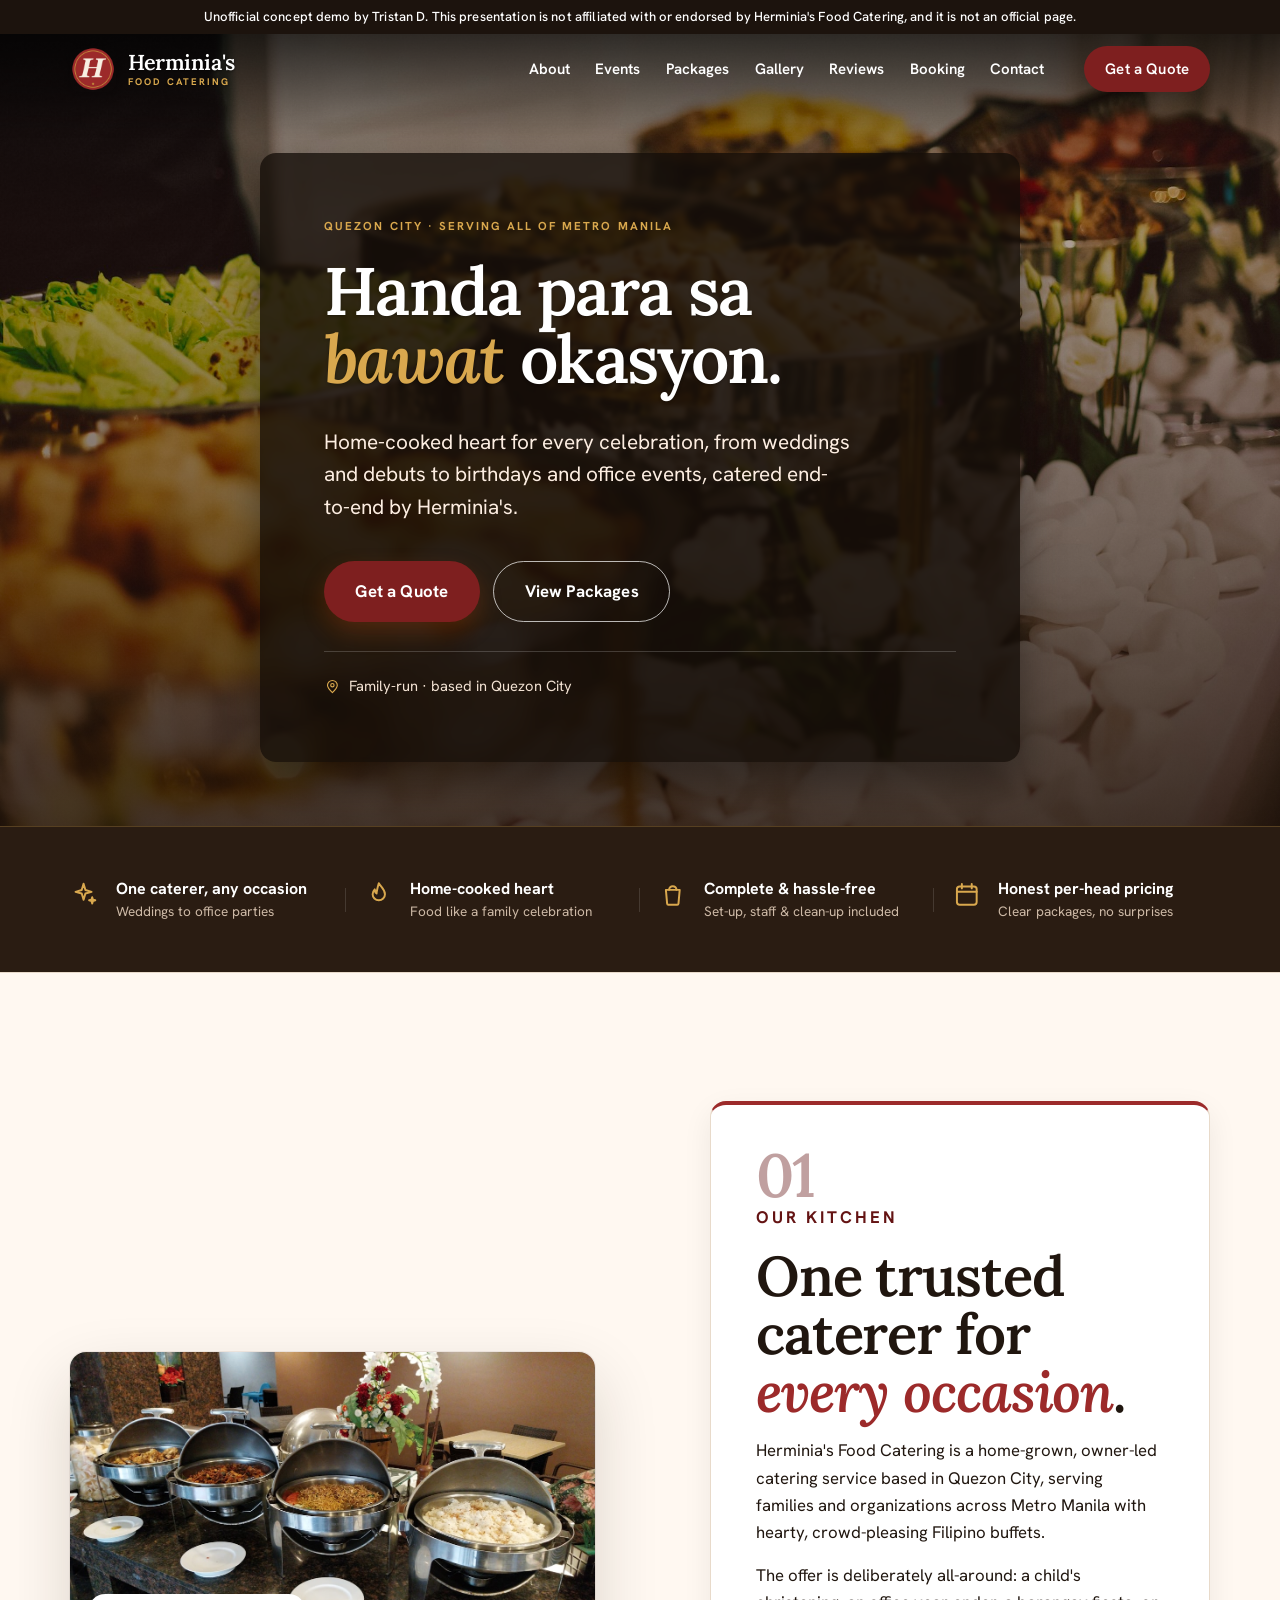
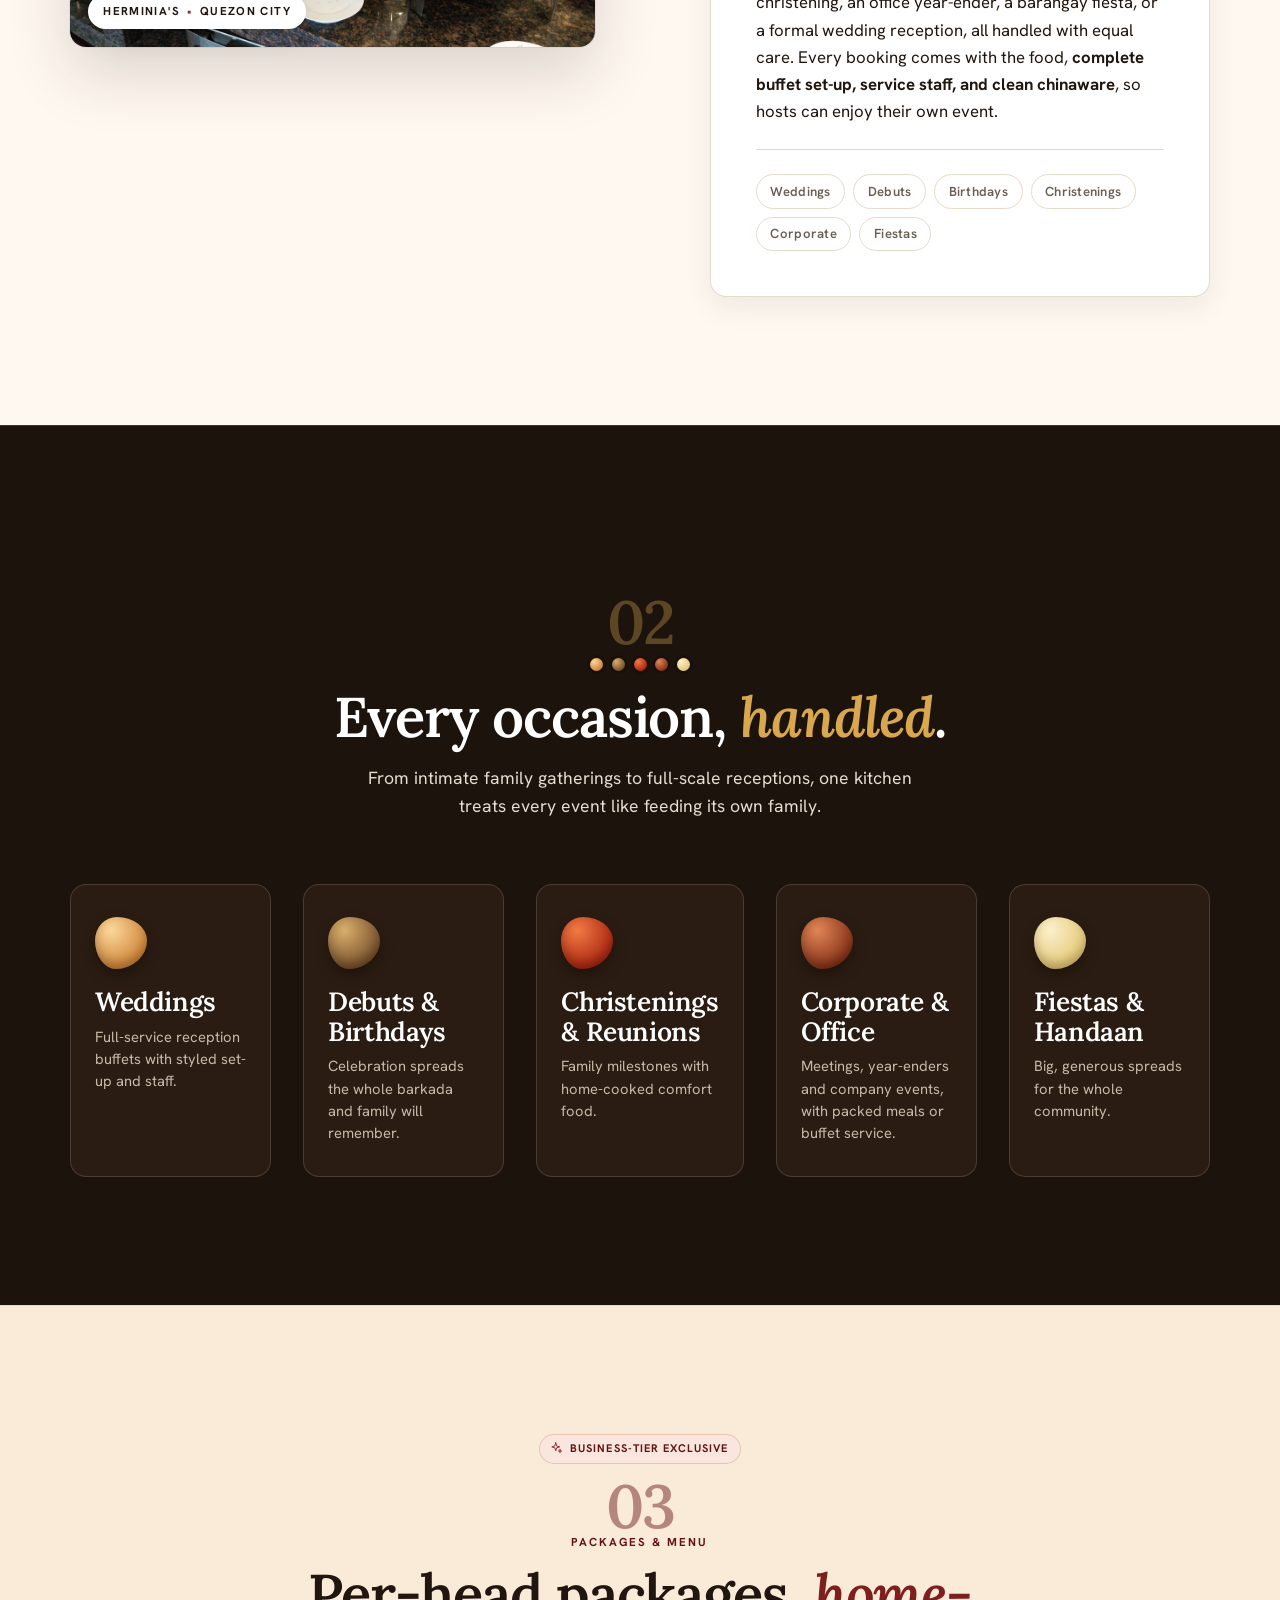
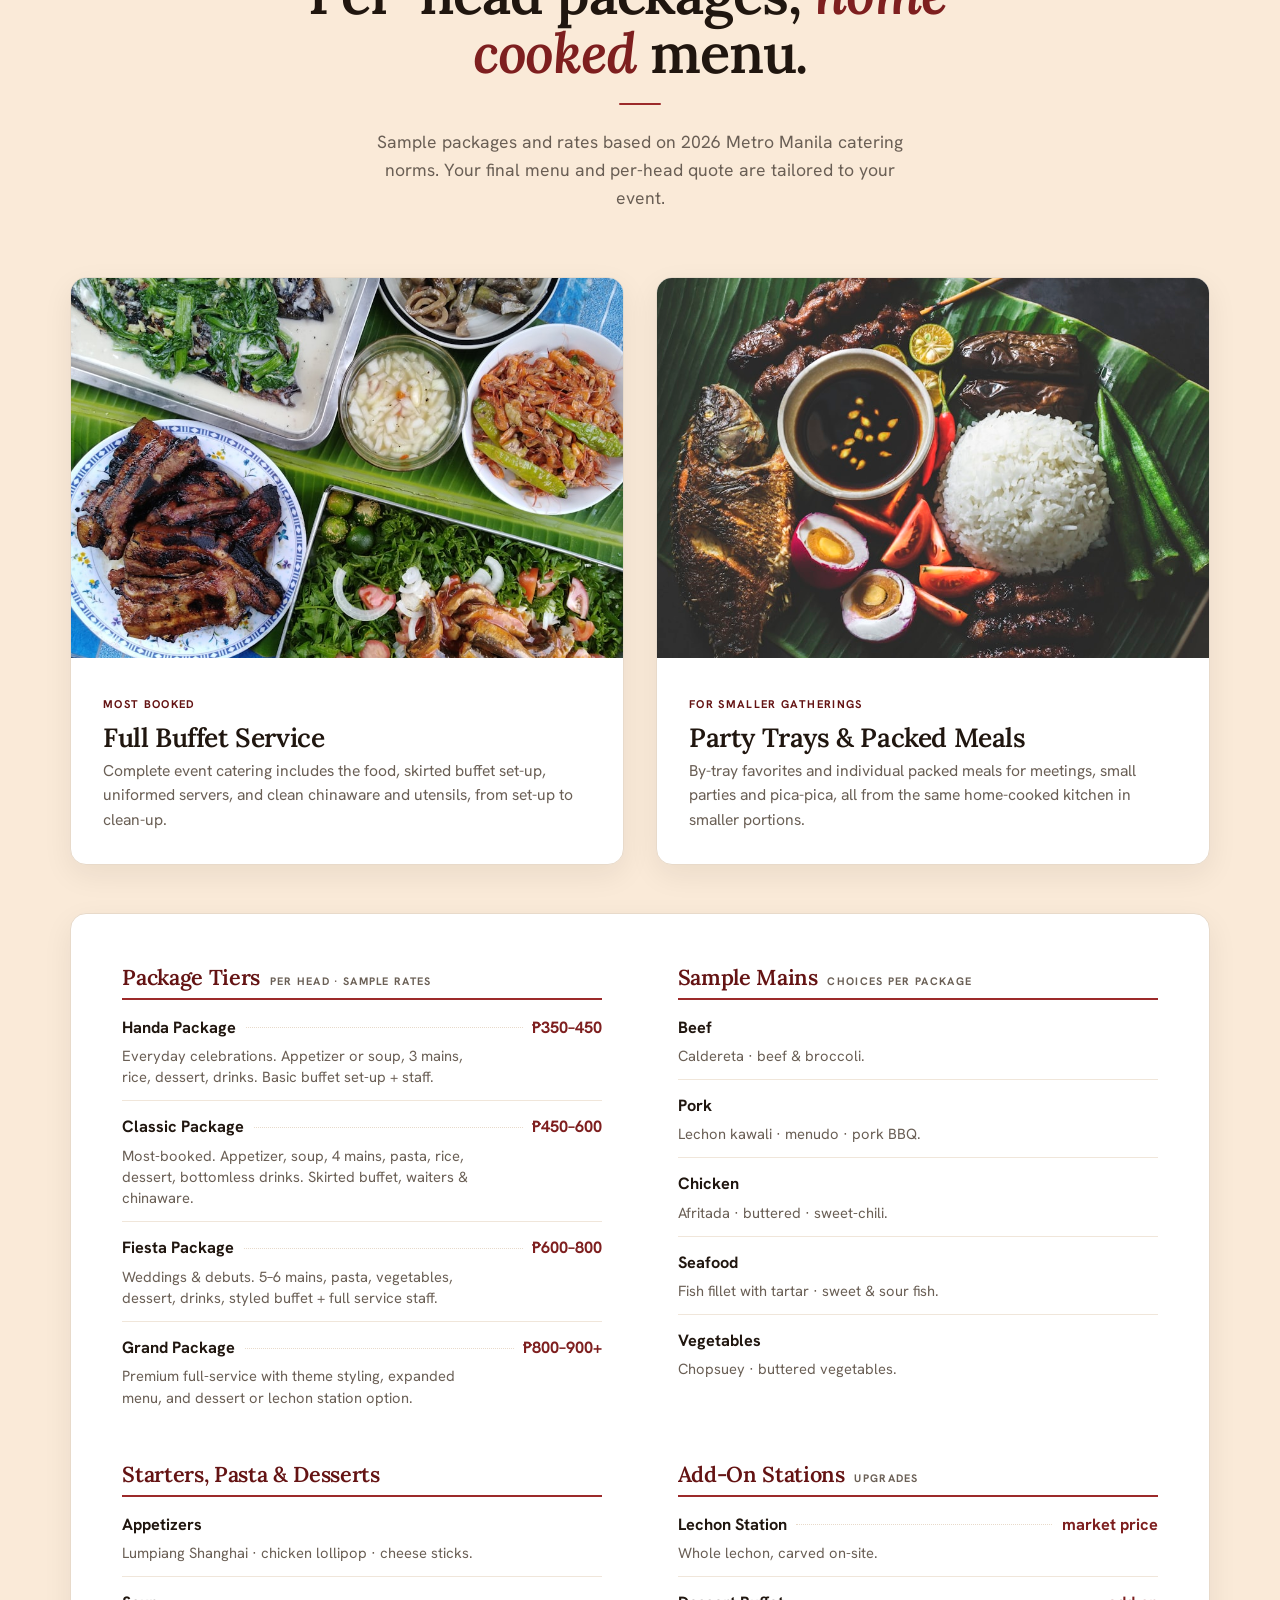
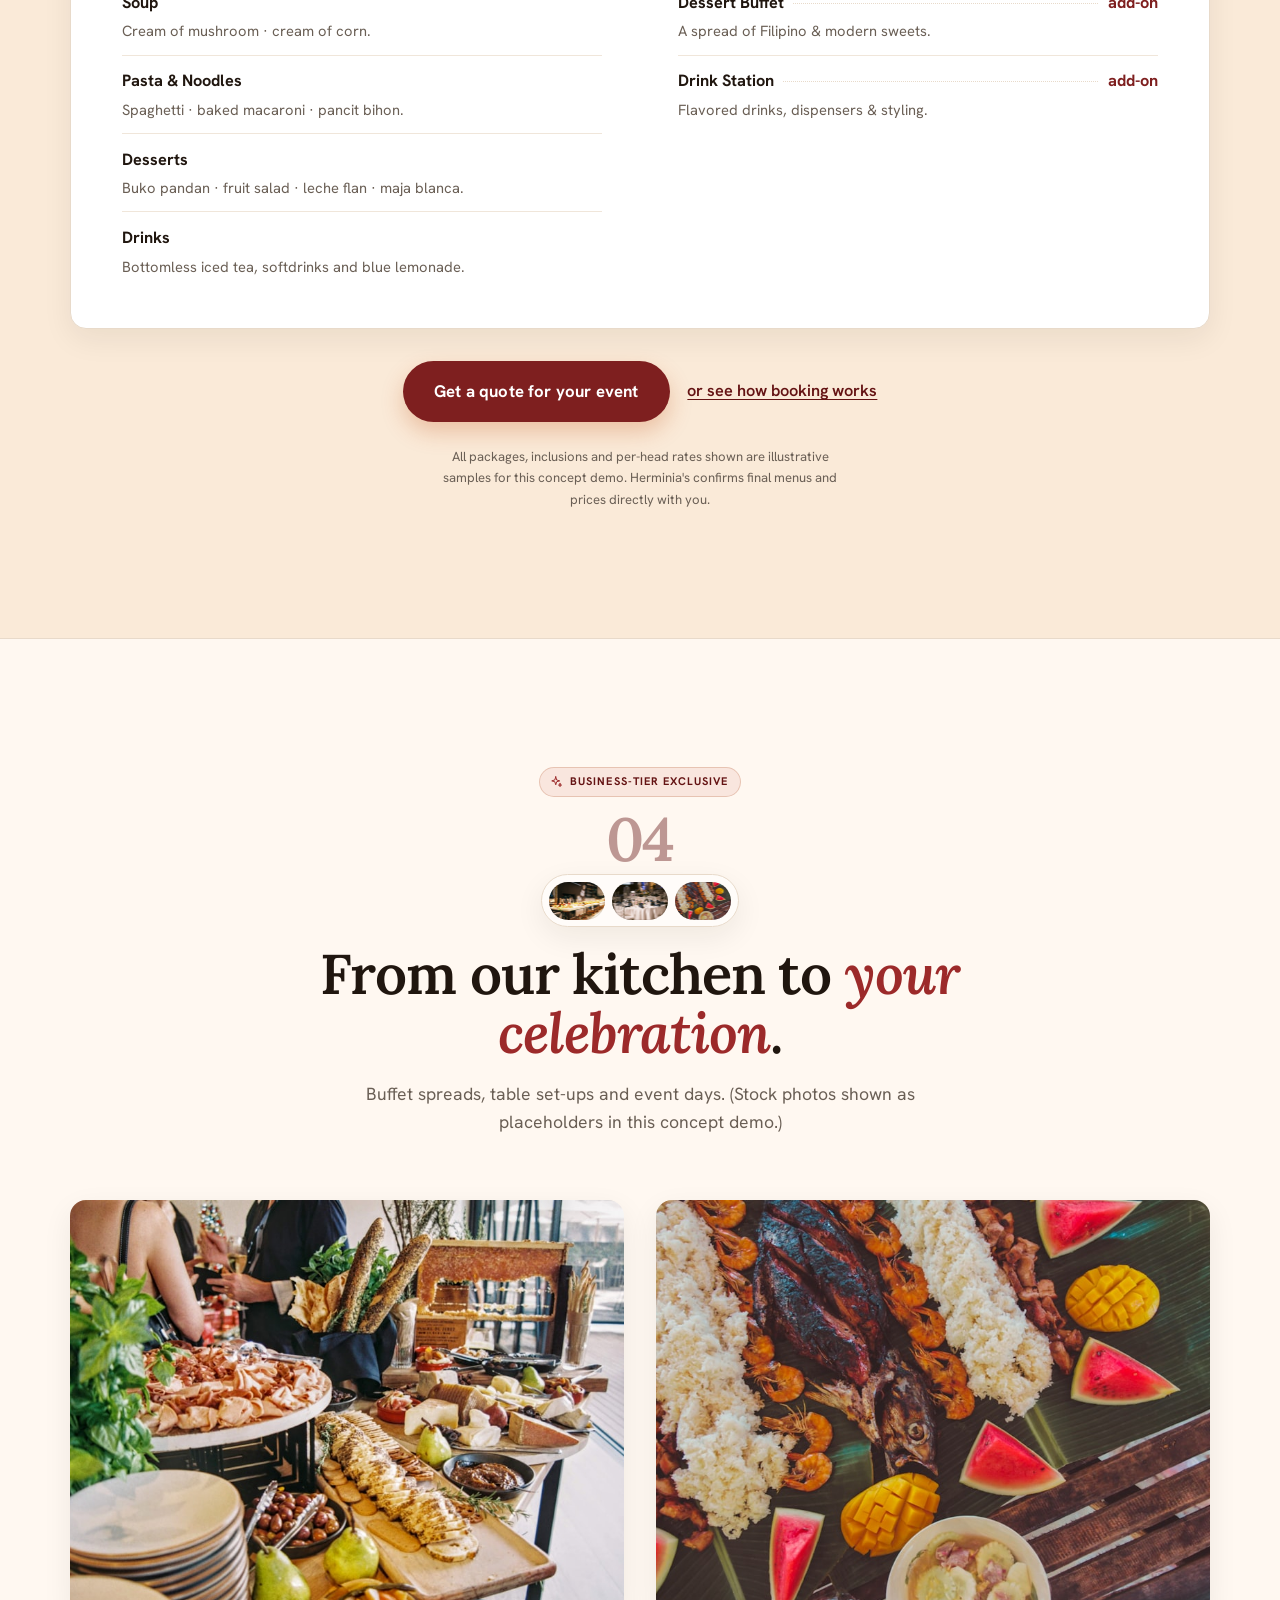
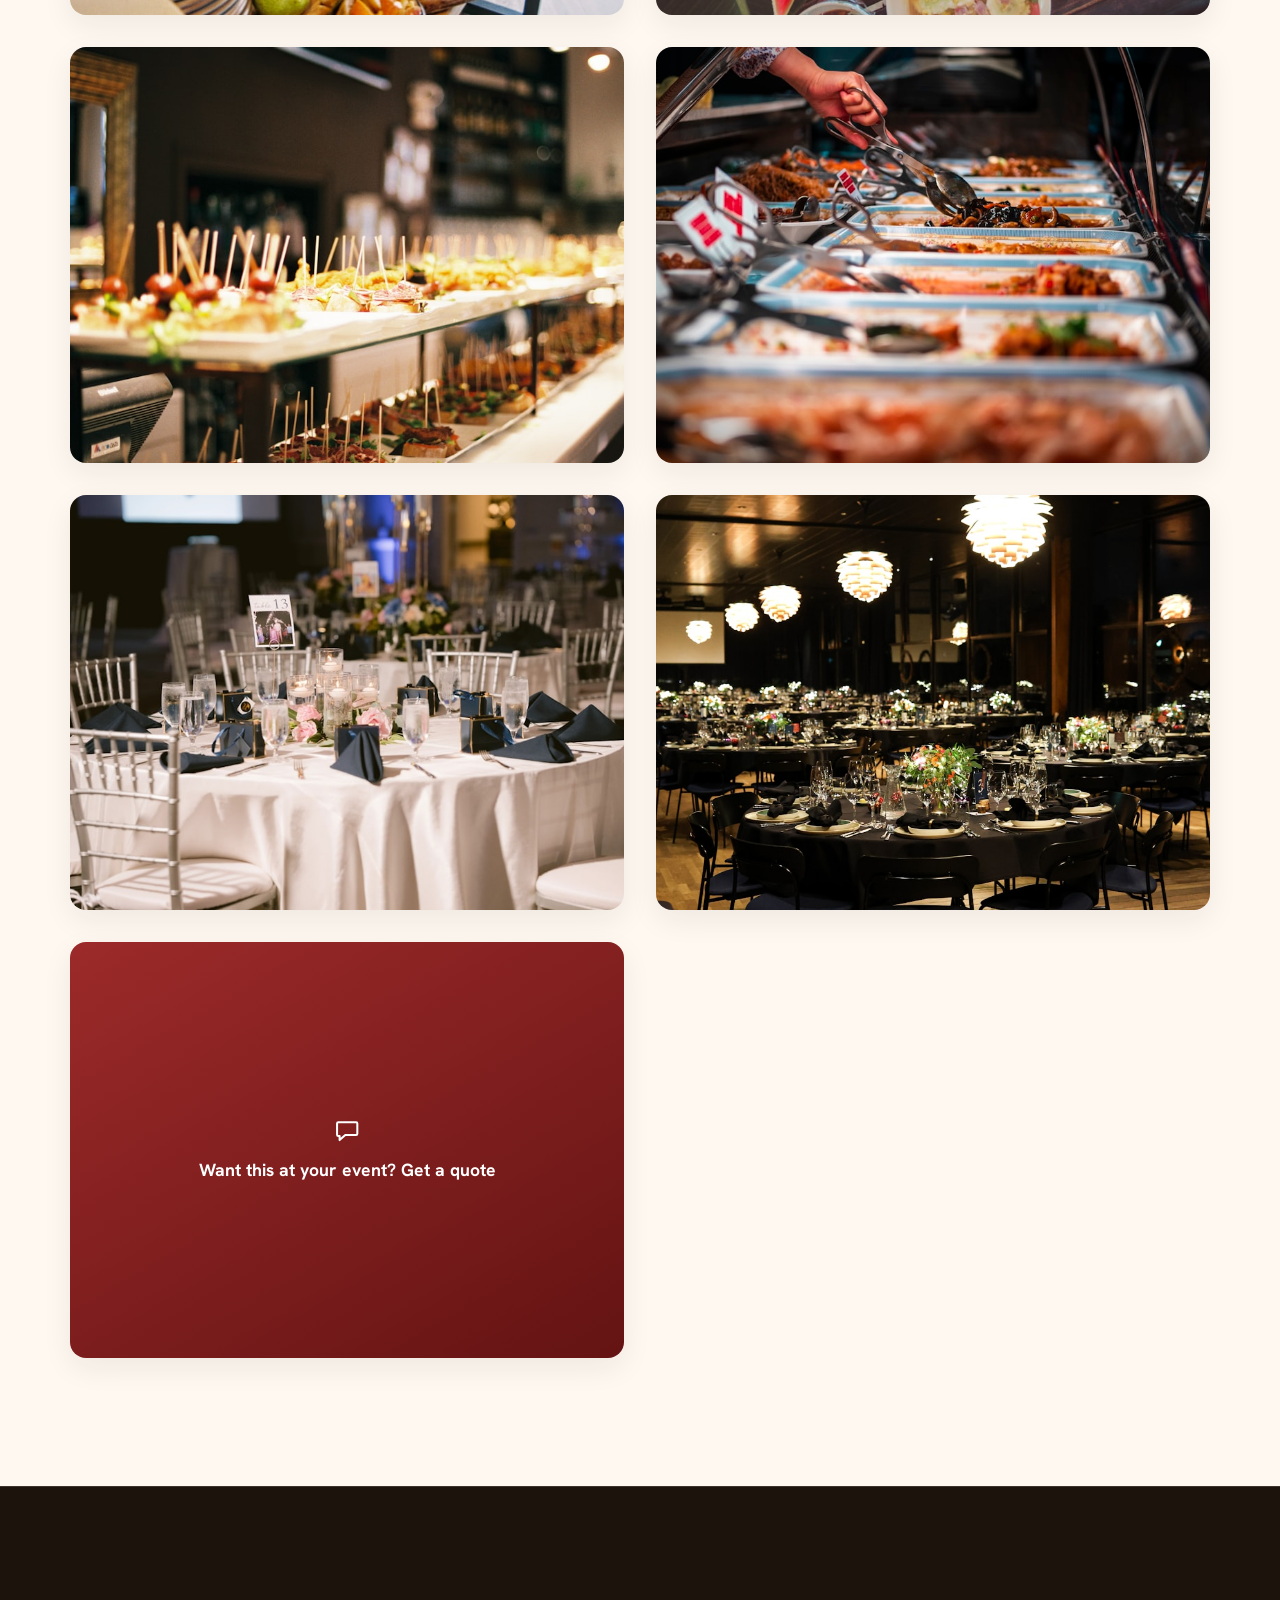
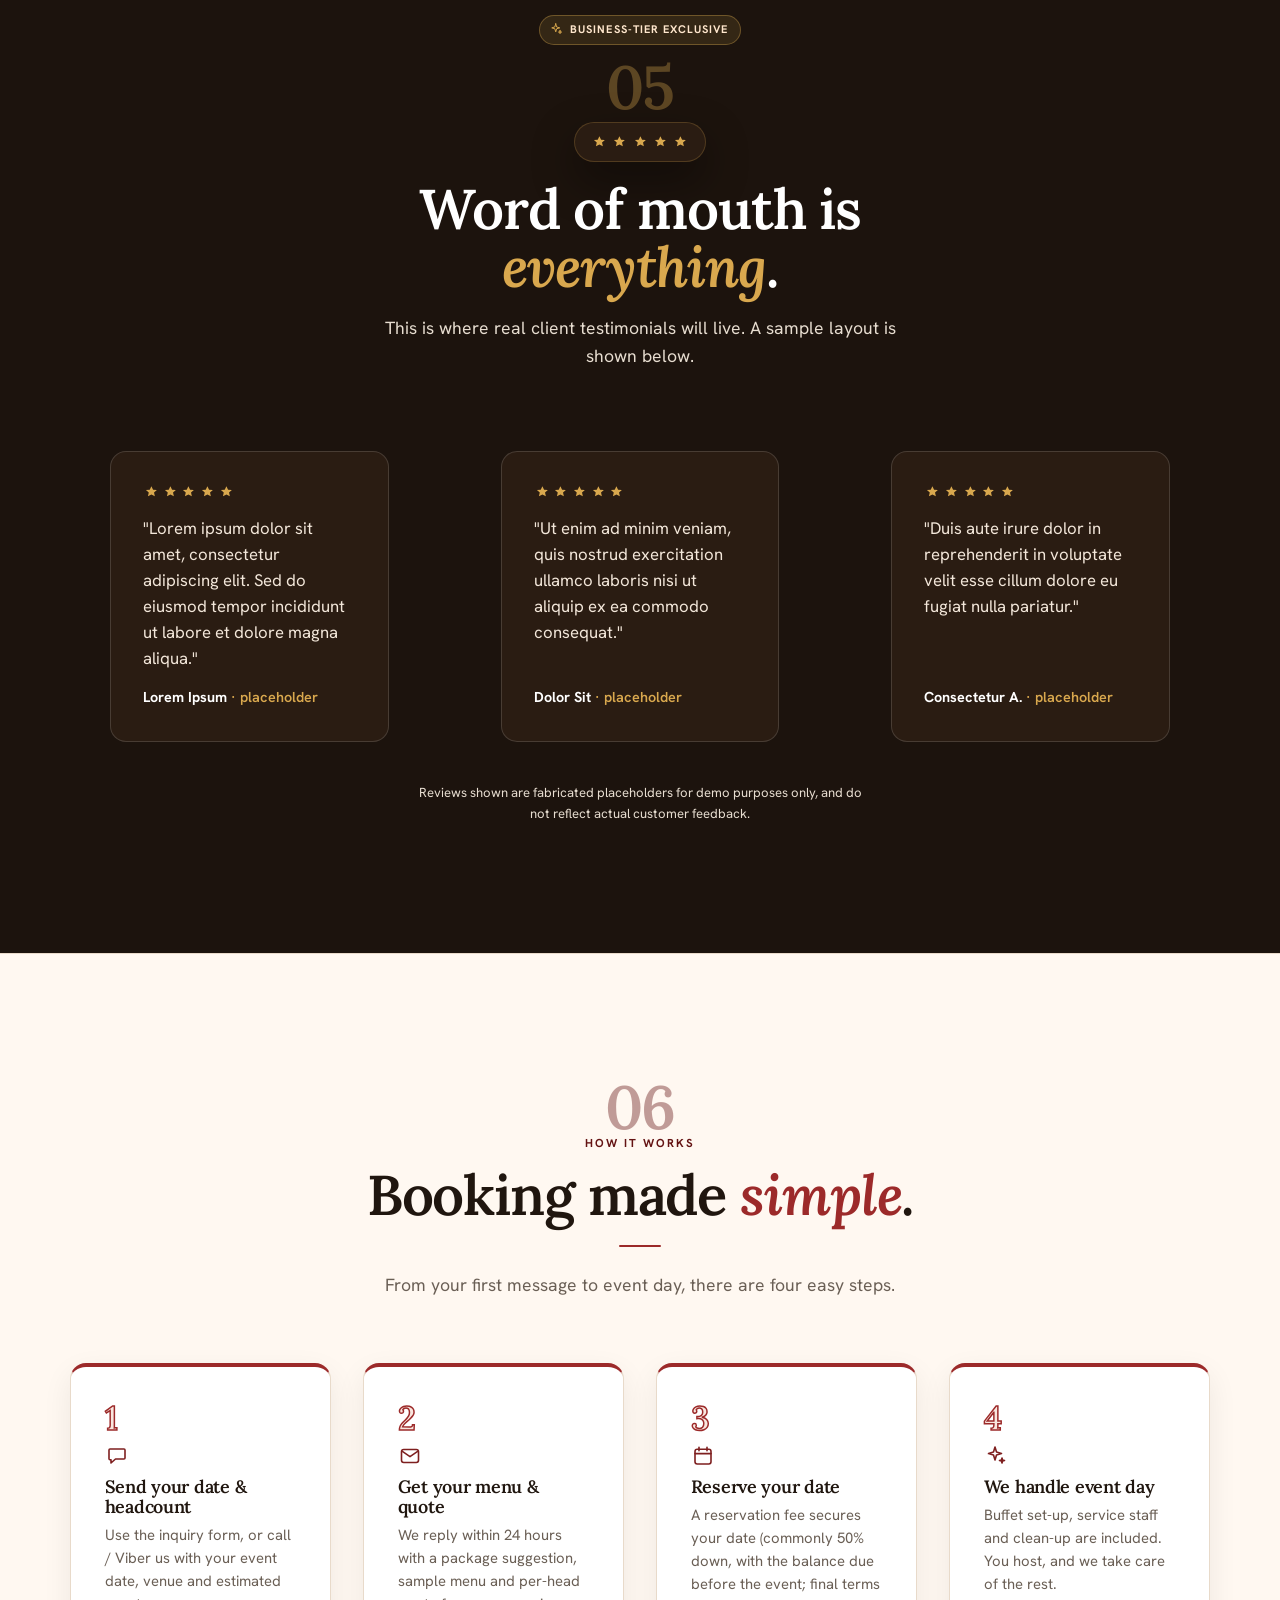
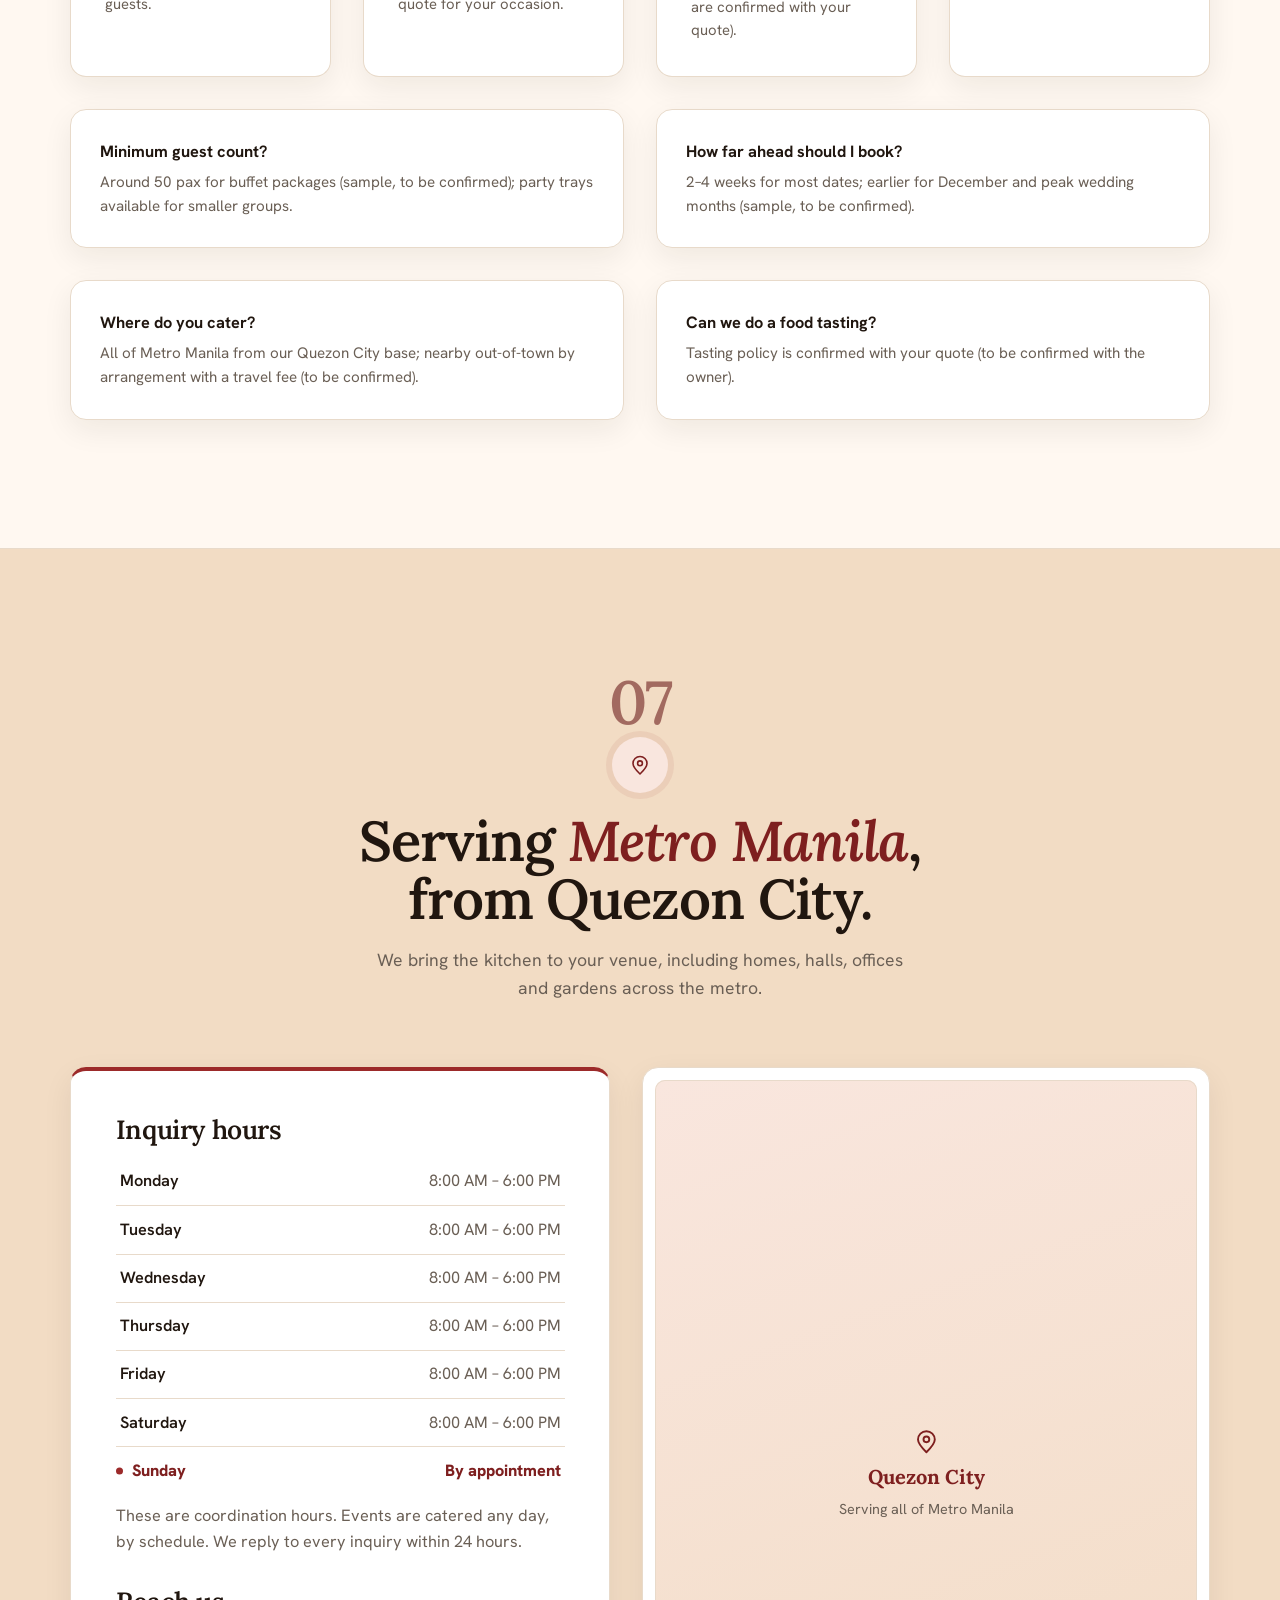
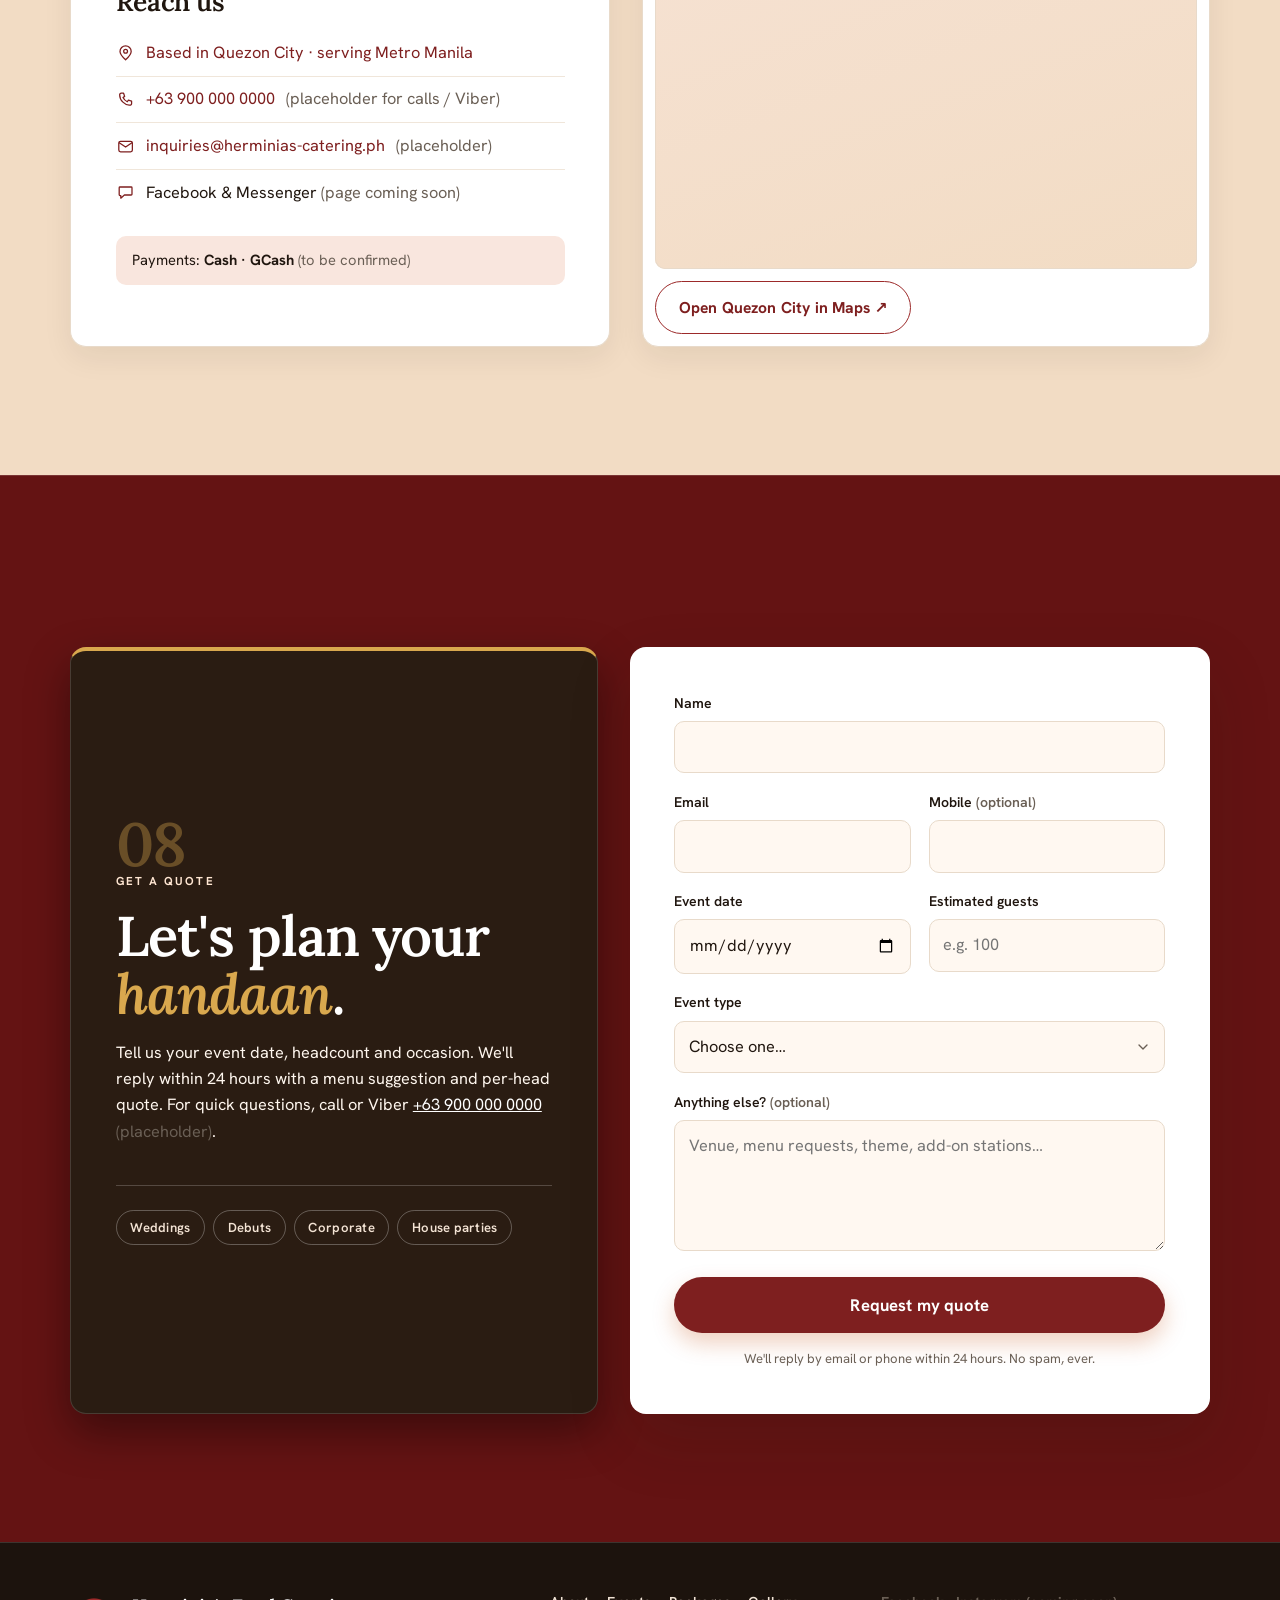
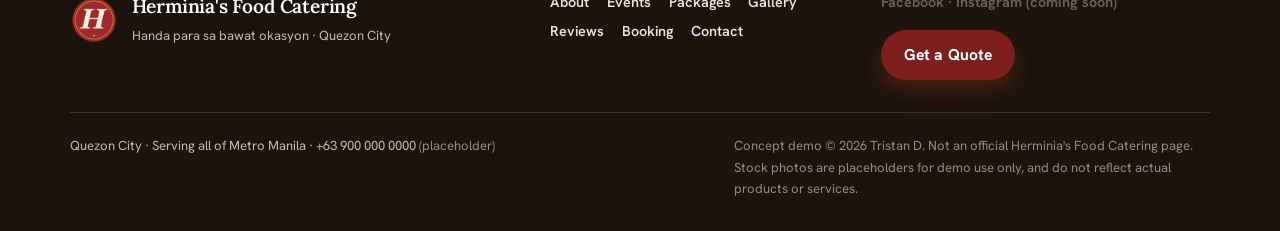
==== commit d2a0856c: "text tweaks" ====
--- a/index.html
+++ b/index.html
@@ -6,10 +6,10 @@
 
 <!-- ============================================================= -->
 <!-- SWAP: SEO / META  (edit per client)                            -->
-<!-- BUSINESS TIER build — packages, gallery, reviews & booking.    -->
-<!-- ============================================================= -->
-<title>Herminia's Food Catering — Event Catering in Quezon City &amp; Metro Manila</title>
-<meta name="description" content="Herminia's Food Catering — home-cooked Filipino buffets for weddings, debuts, birthdays, christenings, corporate events &amp; fiestas. Full-service catering with buffet set-up, staff &amp; per-head packages, serving Quezon City and all of Metro Manila.">
+<!-- BUSINESS TIER build: packages, gallery, reviews & booking.     -->
+<!-- ============================================================= -->
+<title>Herminia's Food Catering | Event Catering in Quezon City &amp; Metro Manila</title>
+<meta name="description" content="Herminia's Food Catering offers home-cooked Filipino buffets for weddings, debuts, birthdays, christenings, corporate events &amp; fiestas. Full-service catering with buffet set-up, staff &amp; per-head packages, serving Quezon City and all of Metro Manila.">
 <meta name="theme-color" content="#9C2A2A">
 <link rel="canonical" href="https://demo-herminias.netlify.app/">
 
@@ -17,7 +17,7 @@
 <!-- CURRENT ROLE: teaser-demo (not the live paid build). Hidden from Google    -->
 <!-- (duplicate-content + client-brand-on-your-subdomain risk). robots.txt is   -->
 <!-- kept as "Allow" on purpose so Google can crawl this page and SEE the       -->
-<!-- noindex below — do NOT "Disallow" in robots.txt (blocking the crawl can    -->
+<!-- noindex below: do NOT "Disallow" in robots.txt (blocking the crawl can     -->
 <!-- leave the URL indexed anyway). WHEN THE PAID BUILD RESUMES: delete the      -->
 <!-- noindex line below (indexed by design), set the real Formspree ID, and      -->
 <!-- remove the demo-mode form intercept in script.js.                          -->
@@ -28,15 +28,15 @@
 <meta property="og:type" content="website">
 <meta property="og:site_name" content="Herminia's Food Catering">
 <meta property="og:locale" content="en_PH">
-<meta property="og:title" content="Herminia's Food Catering — Handa para sa bawat okasyon">
-<meta property="og:description" content="Home-cooked Filipino buffets for every celebration — weddings, debuts, birthdays &amp; corporate events. Full-service catering across Quezon City &amp; Metro Manila.">
+<meta property="og:title" content="Herminia's Food Catering | Handa para sa bawat okasyon">
+<meta property="og:description" content="Home-cooked Filipino buffets for every celebration, including weddings, debuts, birthdays &amp; corporate events. Full-service catering across Quezon City &amp; Metro Manila.">
 <meta property="og:image" content="https://demo-herminias.netlify.app/assets/og-image.jpg">
 <meta property="og:image:width" content="1200">
 <meta property="og:image:height" content="630">
-<meta property="og:image:alt" content="Herminia's Food Catering — Filipino buffet spread for events in Quezon City">
+<meta property="og:image:alt" content="Herminia's Food Catering: Filipino buffet spread for events in Quezon City">
 <meta property="og:url" content="https://demo-herminias.netlify.app/">
 <meta name="twitter:card" content="summary_large_image">
-<meta name="twitter:title" content="Herminia's Food Catering — Handa para sa bawat okasyon">
+<meta name="twitter:title" content="Herminia's Food Catering | Handa para sa bawat okasyon">
 <meta name="twitter:description" content="Home-cooked Filipino buffets for every celebration, catered end-to-end across Quezon City &amp; Metro Manila.">
 <meta name="twitter:image" content="https://demo-herminias.netlify.app/assets/og-image.jpg">
 
@@ -47,7 +47,7 @@
 <link rel="apple-touch-icon" href="/assets/apple-touch-icon.png">
 <link rel="manifest" href="/site.webmanifest">
 
-<!-- Fonts — two families only: Lora (display) + Hanken Grotesk (text/UI) -->
+<!-- Fonts: two families only: Lora (display) + Hanken Grotesk (text/UI) -->
 <link rel="preconnect" href="https://fonts.googleapis.com">
 <link rel="preconnect" href="https://fonts.gstatic.com" crossorigin>
 <link href="https://fonts.googleapis.com/css2?family=Lora:ital,wght@0,400;0,500;0,600;0,700;1,400;1,500;1,600&family=Hanken+Grotesk:wght@400;500;600;700;800&display=swap" rel="stylesheet">
@@ -55,16 +55,16 @@
 <link rel="stylesheet" href="/styles.css">
 
 <!-- ============================================================= -->
-<!-- SWAP: STRUCTURED DATA (Google rich results) — edit per client -->
+<!-- SWAP: STRUCTURED DATA (Google rich results); edit per client -->
 <!-- NOTE: no aggregateRating (no real reviews yet) and no phone/   -->
-<!-- email (owner's real details pending) — add both at go-live.    -->
+<!-- email (owner's real details pending); add both at go-live.     -->
 <!-- ============================================================= -->
 <script type="application/ld+json">
 {
   "@context": "https://schema.org",
   "@type": "FoodEstablishment",
   "name": "Herminia's Food Catering",
-  "description": "Family-run, full-service event caterer — home-cooked Filipino buffets, packages and party trays for weddings, debuts, birthdays, christenings, corporate events and fiestas.",
+  "description": "Family-run, full-service event caterer offering home-cooked Filipino buffets, packages and party trays for weddings, debuts, birthdays, christenings, corporate events and fiestas.",
   "image": "https://demo-herminias.netlify.app/assets/og-image.jpg",
   "@id": "https://demo-herminias.netlify.app/",
   "url": "https://demo-herminias.netlify.app/",
@@ -91,11 +91,11 @@
 <a class="skip-link" href="#main">Skip to content</a>
 
 <div class="demo-banner" role="note">
-  Unofficial concept demo by Tristan D. — not affiliated with or endorsed by Herminia's Food Catering. Created for presentation; not an official page.
+  Unofficial concept demo by Tristan D. This presentation is not affiliated with or endorsed by Herminia's Food Catering, and it is not an official page.
 </div>
 
 <!-- ============================================================= -->
-<!-- ICON SPRITE — one cohesive 24px line-icon set (no emoji)       -->
+<!-- ICON SPRITE: one cohesive 24px line-icon set (no emoji)        -->
 <!-- ============================================================= -->
 <svg width="0" height="0" style="position:absolute" aria-hidden="true" focusable="false">
   <defs>
@@ -148,7 +148,7 @@
   <div class="container hero-inner reveal">
     <p class="eyebrow">Quezon City · Serving all of Metro Manila</p>
     <h1 class="hero-title">Handa para sa <em>bawat</em> okasyon.</h1>
-    <p class="hero-sub">Home-cooked heart for every celebration — weddings, debuts, birthdays and office events, catered end-to-end by Herminia's.</p>
+    <p class="hero-sub">Home-cooked heart for every celebration, from weddings and debuts to birthdays and office events, catered end-to-end by Herminia's.</p>
     <div class="hero-actions">
       <a class="btn btn-primary btn-lg" href="#book">Get a Quote</a>
       <a class="btn btn-ghost btn-lg" href="#menu">View Packages</a>
@@ -173,7 +173,7 @@
 <section class="section about" id="about">
   <div class="container about-grid">
     <div class="about-media reveal">
-      <img src="/assets/about-buffet.jpg" alt="A Filipino buffet line in chafing dishes — rice, noodles and home-style mains ready for serving" width="1200" height="675" loading="lazy">
+      <img src="/assets/about-buffet.jpg" alt="A Filipino buffet line in chafing dishes with rice, noodles and home-style mains ready for serving" width="1200" height="675" loading="lazy">
       <span class="about-stamp">Herminia's <span class="stamp-dot" aria-hidden="true">•</span> Quezon City</span>
     </div>
     <div class="about-copy reveal">
@@ -181,7 +181,7 @@
       <p class="eyebrow">Our kitchen</p>
       <h2>One trusted caterer for <em>every occasion</em>.</h2>
       <p>Herminia's Food Catering is a home-grown, owner-led catering service based in Quezon City, serving families and organizations across Metro Manila with hearty, crowd-pleasing Filipino buffets.</p>
-      <p>The offer is deliberately all-around: a child's christening, an office year-ender, a barangay fiesta, or a formal wedding reception — handled with equal care. Every booking comes with the food, <strong>complete buffet set-up, service staff, and clean chinaware</strong>, so hosts can enjoy their own event.</p>
+      <p>The offer is deliberately all-around: a child's christening, an office year-ender, a barangay fiesta, or a formal wedding reception, all handled with equal care. Every booking comes with the food, <strong>complete buffet set-up, service staff, and clean chinaware</strong>, so hosts can enjoy their own event.</p>
       <ul class="about-tags">
         <li>Weddings</li><li>Debuts</li><li>Birthdays</li><li>Christenings</li><li>Corporate</li><li>Fiestas</li>
       </ul>
@@ -204,13 +204,13 @@
         <span class="flavor-dot flavor-dot--cheese"></span>
       </div>
       <h2>Every occasion, <em>handled</em>.</h2>
-      <p class="flavors-lead">From intimate family gatherings to full-scale receptions — one kitchen that treats every event like feeding its own family.</p>
+      <p class="flavors-lead">From intimate family gatherings to full-scale receptions, one kitchen treats every event like feeding its own family.</p>
     </div>
     <div class="flavor-grid">
       <article class="flavor-card reveal"><span class="flavor-swatch flavor-swatch--original" aria-hidden="true"></span><h3>Weddings</h3><p>Full-service reception buffets with styled set-up and staff.</p></article>
       <article class="flavor-card reveal"><span class="flavor-swatch flavor-swatch--soy" aria-hidden="true"></span><h3>Debuts &amp; Birthdays</h3><p>Celebration spreads the whole barkada and family will remember.</p></article>
       <article class="flavor-card reveal"><span class="flavor-swatch flavor-swatch--yangnyeom" aria-hidden="true"></span><h3>Christenings &amp; Reunions</h3><p>Family milestones with home-cooked comfort food.</p></article>
-      <article class="flavor-card reveal"><span class="flavor-swatch flavor-swatch--buffalo" aria-hidden="true"></span><h3>Corporate &amp; Office</h3><p>Meetings, year-enders and company events — packed meals or buffet.</p></article>
+      <article class="flavor-card reveal"><span class="flavor-swatch flavor-swatch--buffalo" aria-hidden="true"></span><h3>Corporate &amp; Office</h3><p>Meetings, year-enders and company events, with packed meals or buffet service.</p></article>
       <article class="flavor-card reveal"><span class="flavor-swatch flavor-swatch--cheese" aria-hidden="true"></span><h3>Fiestas &amp; Handaan</h3><p>Big, generous spreads for the whole community.</p></article>
     </div>
   </div>
@@ -219,7 +219,7 @@
 <!-- ============================================================= -->
 <!-- PACKAGES & SAMPLE MENU (Business Tier feature)                 -->
 <!-- NOTE: all tiers, dishes & rates are SAMPLE copy from 2026      -->
-<!-- Metro Manila catering norms — confirm the owner's real         -->
+<!-- Metro Manila catering norms: confirm the owner's real          -->
 <!-- packages and prices before any go-live.                        -->
 <!-- ============================================================= -->
 <section class="section menu" id="menu">
@@ -229,25 +229,25 @@
       <span class="section-num" aria-hidden="true">03</span>
       <p class="eyebrow">Packages &amp; menu</p>
       <h2>Per-head packages, <em>home-cooked</em> menu.</h2>
-      <p class="section-lead">Sample packages and rates based on 2026 Metro Manila catering norms — your final menu and per-head quote are tailored to your event.</p>
+      <p class="section-lead">Sample packages and rates based on 2026 Metro Manila catering norms. Your final menu and per-head quote are tailored to your event.</p>
     </div>
 
     <!-- Featured duo (visual lead) -->
     <div class="featured-grid reveal">
       <article class="featured-card">
-        <img src="/assets/dish-home-spread.jpg" alt="Home-style Filipino dishes — grilled liempo, ginataang gulay, ensalada and sinigang sides" width="900" height="675" loading="lazy">
+        <img src="/assets/dish-home-spread.jpg" alt="Home-style Filipino dishes including grilled liempo, ginataang gulay, ensalada and sinigang sides" width="900" height="675" loading="lazy">
         <div class="featured-body">
           <span class="badge">Most booked</span>
           <h3>Full Buffet Service</h3>
-          <p>Complete event catering — the food, skirted buffet set-up, uniformed servers, and clean chinaware and utensils, from set-up to clean-up.</p>
+          <p>Complete event catering includes the food, skirted buffet set-up, uniformed servers, and clean chinaware and utensils, from set-up to clean-up.</p>
         </div>
       </article>
       <article class="featured-card">
-        <img src="/assets/dish-banana-leaf.jpg" alt="Filipino fiesta platter on banana leaf — grilled fish, pork barbecue, rice and salted egg" width="900" height="600" loading="lazy">
+        <img src="/assets/dish-banana-leaf.jpg" alt="Filipino fiesta platter on banana leaf with grilled fish, pork barbecue, rice and salted egg" width="900" height="600" loading="lazy">
         <div class="featured-body">
           <span class="badge">For smaller gatherings</span>
           <h3>Party Trays &amp; Packed Meals</h3>
-          <p>By-tray favorites and individual packed meals for meetings, small parties and pica-pica — same home-cooked kitchen, sized down.</p>
+          <p>By-tray favorites and individual packed meals for meetings, small parties and pica-pica, all from the same home-cooked kitchen in smaller portions.</p>
         </div>
       </article>
     </div>
@@ -283,7 +283,7 @@
             <li class="menu-item"><div class="mi-head"><span class="mi-name">Soup</span></div><p class="mi-desc">Cream of mushroom · cream of corn.</p></li>
             <li class="menu-item"><div class="mi-head"><span class="mi-name">Pasta &amp; Noodles</span></div><p class="mi-desc">Spaghetti · baked macaroni · pancit bihon.</p></li>
             <li class="menu-item"><div class="mi-head"><span class="mi-name">Desserts</span></div><p class="mi-desc">Buko pandan · fruit salad · leche flan · maja blanca.</p></li>
-            <li class="menu-item"><div class="mi-head"><span class="mi-name">Drinks</span></div><p class="mi-desc">Iced tea · softdrinks · blue lemonade — bottomless.</p></li>
+            <li class="menu-item"><div class="mi-head"><span class="mi-name">Drinks</span></div><p class="mi-desc">Bottomless iced tea, softdrinks and blue lemonade.</p></li>
           </ul>
         </div>
 
@@ -324,7 +324,7 @@
     </div>
     <div class="gallery-grid reveal">
       <figure class="gallery-item"><img src="/assets/gallery-grazing-table.jpg" alt="A generous grazing table spread with cold cuts, cheeses and fresh fruit" loading="lazy"></figure>
-      <figure class="gallery-item"><img src="/assets/gallery-boodle-feast.jpg" alt="Filipino boodle-style feast — grilled fish, shrimp, rice and fresh fruit on banana leaves" loading="lazy"></figure>
+      <figure class="gallery-item"><img src="/assets/gallery-boodle-feast.jpg" alt="Filipino boodle-style feast with grilled fish, shrimp, rice and fresh fruit on banana leaves" loading="lazy"></figure>
       <figure class="gallery-item"><img src="/assets/gallery-appetizer-line.jpg" alt="A line of plated appetizers and finger food ready for guests" loading="lazy"></figure>
       <figure class="gallery-item"><img src="/assets/gallery-buffet-service.jpg" alt="Guests serving from a full buffet line with tongs" loading="lazy"></figure>
       <figure class="gallery-item"><img src="/assets/gallery-event-table.jpg" alt="Elegant event guest table with white linens and floral centerpiece" loading="lazy"></figure>
@@ -339,7 +339,7 @@
 <!-- ============================================================= -->
 <!-- REVIEWS (Business Tier feature, DARK)                          -->
 <!-- teaser-demo mode: quotes are fabricated Lorem Ipsum placeholders -->
-<!-- (see .reviews-disclaimer below) — swap in real testimonials when -->
+<!-- (see .reviews-disclaimer below); swap in real testimonials when -->
 <!-- the paid build resumes.                                        -->
 <!-- ============================================================= -->
 <section class="section reviews section--dark" id="reviews">
@@ -355,7 +355,7 @@
         <svg class="ic ic--fill"><use href="#i-star"/></svg>
       </div>
       <h2>Word of mouth is <em>everything</em>.</h2>
-      <p class="reviews-lead">This is where real client testimonials will live — sample layout shown below.</p>
+      <p class="reviews-lead">This is where real client testimonials will live. A sample layout is shown below.</p>
     </div>
     <div class="review-grid reveal">
       <figure class="review-card">
@@ -386,7 +386,7 @@
 
 <!-- ============================================================= -->
 <!-- HOW BOOKING WORKS (new section for the catering vertical)      -->
-<!-- Terms marked "sample" are industry-norm defaults — confirm the -->
+<!-- Terms marked "sample" are industry-norm defaults; confirm the  -->
 <!-- owner's real booking terms before go-live.                     -->
 <!-- ============================================================= -->
 <section class="section how" id="how">
@@ -395,7 +395,7 @@
       <span class="section-num" aria-hidden="true">06</span>
       <p class="eyebrow">How it works</p>
       <h2>Booking made <em>simple</em>.</h2>
-      <p class="section-lead">From first message to event day — four easy steps.</p>
+      <p class="section-lead">From your first message to event day, there are four easy steps.</p>
     </div>
 
     <ol class="how-grid reveal">
@@ -415,19 +415,19 @@
         <span class="how-num" aria-hidden="true">3</span>
         <svg class="ic" aria-hidden="true"><use href="#i-calendar"/></svg>
         <h3>Reserve your date</h3>
-        <p>A reservation fee secures your date <span class="muted">(commonly 50% down, balance before the event — final terms confirmed with your quote)</span>.</p>
+        <p>A reservation fee secures your date <span class="muted">(commonly 50% down, with the balance due before the event; final terms are confirmed with your quote)</span>.</p>
       </li>
       <li class="how-step">
         <span class="how-num" aria-hidden="true">4</span>
         <svg class="ic" aria-hidden="true"><use href="#i-sparkle"/></svg>
         <h3>We handle event day</h3>
-        <p>Buffet set-up, service staff and clean-up — you host, we take care of the rest.</p>
+        <p>Buffet set-up, service staff and clean-up are included. You host, and we take care of the rest.</p>
       </li>
     </ol>
 
     <dl class="faq-list reveal">
-      <div class="faq-item"><dt>Minimum guest count?</dt><dd>Around 50 pax for buffet packages <span class="muted">(sample — to be confirmed)</span>; party trays available for smaller groups.</dd></div>
-      <div class="faq-item"><dt>How far ahead should I book?</dt><dd>2–4 weeks for most dates; earlier for December and peak wedding months <span class="muted">(sample — to be confirmed)</span>.</dd></div>
+      <div class="faq-item"><dt>Minimum guest count?</dt><dd>Around 50 pax for buffet packages <span class="muted">(sample, to be confirmed)</span>; party trays available for smaller groups.</dd></div>
+      <div class="faq-item"><dt>How far ahead should I book?</dt><dd>2–4 weeks for most dates; earlier for December and peak wedding months <span class="muted">(sample, to be confirmed)</span>.</dd></div>
       <div class="faq-item"><dt>Where do you cater?</dt><dd>All of Metro Manila from our Quezon City base; nearby out-of-town by arrangement with a travel fee <span class="muted">(to be confirmed)</span>.</dd></div>
       <div class="faq-item"><dt>Can we do a food tasting?</dt><dd>Tasting policy is confirmed with your quote <span class="muted">(to be confirmed with the owner)</span>.</dd></div>
     </dl>
@@ -435,7 +435,7 @@
 </section>
 
 <!-- ============================================================= -->
-<!-- CONTACT — COVERAGE + INQUIRY HOURS                             -->
+<!-- CONTACT: COVERAGE + INQUIRY HOURS                              -->
 <!-- ============================================================= -->
 <section class="section visit" id="visit">
   <div class="container">
@@ -443,7 +443,7 @@
       <span class="section-num" aria-hidden="true">07</span>
       <span class="section-anchor" aria-hidden="true"><svg class="ic" aria-hidden="true"><use href="#i-pin"/></svg></span>
       <h2>Serving <em>Metro Manila</em>, from Quezon City.</h2>
-      <p class="visit-lead">We bring the kitchen to your venue — homes, halls, offices and gardens across the metro.</p>
+      <p class="visit-lead">We bring the kitchen to your venue, including homes, halls, offices and gardens across the metro.</p>
     </div>
 
     <div class="visit-grid">
@@ -461,20 +461,20 @@
             <tr data-day="0"><th>Sunday</th><td>By appointment</td></tr>
           </tbody>
         </table>
-        <p class="muted">These are coordination hours — events are catered any day, by schedule. We reply to every inquiry within 24 hours.</p>
+        <p class="muted">These are coordination hours. Events are catered any day, by schedule. We reply to every inquiry within 24 hours.</p>
 
         <h3 class="mt">Reach us</h3>
         <ul class="contact-list">
           <li><svg class="ic" aria-hidden="true"><use href="#i-pin"/></svg><a href="https://maps.google.com/?q=Quezon+City" target="_blank" rel="noopener">Based in Quezon City · serving Metro Manila</a></li>
-          <li><svg class="ic" aria-hidden="true"><use href="#i-phone"/></svg><a href="tel:+639000000000">+63 900 000 0000</a> <span class="muted">(placeholder — call / Viber)</span></li>
+          <li><svg class="ic" aria-hidden="true"><use href="#i-phone"/></svg><a href="tel:+639000000000">+63 900 000 0000</a> <span class="muted">(placeholder for calls / Viber)</span></li>
           <li><svg class="ic" aria-hidden="true"><use href="#i-mail"/></svg><a href="mailto:inquiries@herminias-catering.ph">inquiries@herminias-catering.ph</a> <span class="muted">(placeholder)</span></li>
-          <li><svg class="ic" aria-hidden="true"><use href="#i-chat"/></svg><span>Facebook &amp; Messenger — <span class="muted">page coming soon</span></span></li>
+          <li><svg class="ic" aria-hidden="true"><use href="#i-chat"/></svg><span>Facebook &amp; Messenger <span class="muted">(page coming soon)</span></span></li>
         </ul>
 
         <p class="pay">Payments: <strong>Cash · GCash</strong> <span class="muted">(to be confirmed)</span></p>
       </div>
 
-      <!-- Map — generalized city-level embed with styled fallback behind it -->
+      <!-- Map: generalized city-level embed with styled fallback behind it -->
       <div class="visit-card visit-map reveal">
         <div class="map-embed">
           <div class="map-fallback" aria-hidden="true">
@@ -483,7 +483,7 @@
             <span>Serving all of Metro Manila</span>
           </div>
           <iframe
-            title="Map of Quezon City — Herminia's Food Catering service base"
+            title="Map of Quezon City, Herminia's Food Catering service base"
             src="https://maps.google.com/maps?q=Quezon%20City&t=&z=11&ie=UTF8&iwloc=&output=embed"
             loading="lazy" referrerpolicy="no-referrer-when-downgrade"></iframe>
         </div>
@@ -502,7 +502,7 @@
       <span class="section-num" aria-hidden="true">08</span>
       <p class="eyebrow">Get a quote</p>
       <h2>Let's plan your <em>handaan</em>.</h2>
-      <p>Tell us your event date, headcount and occasion — we'll reply within 24 hours with a menu suggestion and per-head quote. For quick questions, call or Viber <a href="tel:+639000000000">+63 900 000 0000</a> <span class="muted">(placeholder)</span>.</p>
+      <p>Tell us your event date, headcount and occasion. We'll reply within 24 hours with a menu suggestion and per-head quote. For quick questions, call or Viber <a href="tel:+639000000000">+63 900 000 0000</a> <span class="muted">(placeholder)</span>.</p>
       <ul class="about-tags">
         <li>Weddings</li><li>Debuts</li><li>Corporate</li><li>House parties</li>
       </ul>
@@ -587,7 +587,7 @@
     </nav>
     <div class="footer-connect">
       <div class="footer-social">
-        <span class="muted">Facebook · Instagram — coming soon</span>
+        <span class="muted">Facebook · Instagram (coming soon)</span>
       </div>
       <a class="btn btn-primary" href="#book">Get a Quote</a>
     </div>
--- a/styles.css
+++ b/styles.css
@@ -1,8 +1,8 @@
 /* =================================================================
-   HERMINIA'S FOOD CATERING — All-Around Event Caterer (QC / Metro Manila)
-   Warm, family-run, celebratory identity — "home-cooked heart".
-
-   SYSTEM (v4 — "staged editorial"):
+   HERMINIA'S FOOD CATERING: All-Around Event Caterer (QC / Metro Manila)
+   Warm, family-run, celebratory identity: "home-cooked heart".
+
+   SYSTEM (v4, "staged editorial"):
    - Two typefaces only: Lora (display) + Hanken Grotesk (text/UI).
    - Section headers are TYPOGRAPHY (unboxed) anchored by a big quiet
      numeral + a short accent rule; BODY copy/contact/forms keep panels.
@@ -31,7 +31,7 @@
   --line-dark:    rgba(255,255,255,.14); /* border on dark           */
   --panel:        #FFFFFF;   /* panel surface on light sections      */
 
-  /* type — two families only ------------------------------------ */
+  /* type: two families only ------------------------------------ */
   /* "PesoFix" (see @font-face below) is a codepoint-scoped shim: it only owns
      ₱ (U+20B1), which Hanken Grotesk renders as a thin-slashed "P". Prepending
      it makes the peso sign fall to a system font that draws it correctly; every
@@ -67,7 +67,7 @@
   --head-gap:     clamp(2.75rem, 2rem + 2.6vw, 4rem);      /* head → content  */
 }
 
-/* ₱ (U+20B1) shim — maps only the peso codepoint to a system font with a proper
+/* ₱ (U+20B1) shim: maps only the peso codepoint to a system font with a proper
    glyph, so prices never flash-swap to Hanken Grotesk's thin-slashed "P". */
 @font-face {
   font-family: "PesoFix";
@@ -142,7 +142,7 @@
 }
 
 /* =================================================================
-   SECTION HEADER — unboxed typography, anchored by a big quiet
+   SECTION HEADER: unboxed typography, anchored by a big quiet
    numeral + a short accent rule (kept open, never floating thanks
    to the opaque band + the anchor). Body copy keeps its own panels.
    ================================================================= */
@@ -156,7 +156,7 @@
   max-width: 56ch; margin: 1.1rem auto 0;
 }
 
-/* big quiet "chapter" numeral — decorative (the eyebrow carries meaning) */
+/* big quiet "chapter" numeral: decorative (the eyebrow carries meaning) */
 .section-num {
   display: block; font-family: var(--font-display); font-weight: 600;
   font-size: clamp(2.4rem, 1.4rem + 3vw, 3.9rem); line-height: .85;
@@ -178,7 +178,7 @@
 }
 .section--dark .section-head .section-lead::before { background: var(--honey); }
 
-/* "Business-tier exclusive" marker — the on-page cue that names WHY the Menu,
+/* "Business-tier exclusive" marker: the on-page cue that names WHY the Menu,
    Gallery & Reviews sections exist (the paid step-up over the free Demo). One
    deliberate, repeated system badge on exactly the three upsell sections. */
 .tier-badge {
@@ -209,10 +209,10 @@
 .section--brand h2 { color: #fff; }
 .section--brand .section-lead { color: #fff2e6; }
 
-/* italic-colour emphasis — the single signature heading device */
+/* italic-colour emphasis: the single signature heading device */
 h2 em, .hero-title em { font-style: italic; color: var(--brand); }
 .section--dark h2 em, .section--brand h2 em, .hero-title em { color: var(--honey); }
-/* WCAG AA: raw --brand falls below 3:1 on the deeper cream tints (Menu/Visit) — use --brand-dark there */
+/* WCAG AA: raw --brand falls below 3:1 on the deeper cream tints (Menu/Visit); use --brand-dark there */
 .menu h2 em, .visit h2 em { color: var(--brand-dark); }
 
 /* ---------- buttons ---------- */
@@ -238,7 +238,7 @@
 .link-quiet { font-family: var(--font-head); font-weight: 600; color: var(--brand-deep); text-decoration: underline; text-underline-offset: 3px; }
 
 /* =================================================================
-   Concept-demo disclaimer bar — sticky above the fixed header; JS sets
+   Concept-demo disclaimer bar: sticky above the fixed header; JS sets
    --demo-banner-h so the header (position: fixed) offsets below it.
    ================================================================= */
 .demo-banner{
@@ -250,7 +250,7 @@
 }
 
 /* =================================================================
-   HEADER / NAV — fixed; transparent over the hero, solid on scroll.
+   HEADER / NAV: fixed; transparent over the hero, solid on scroll.
    ================================================================= */
 .site-header {
   position: fixed; top: var(--demo-banner-h, 0px); left: 0; right: 0; z-index: 50;
@@ -284,7 +284,7 @@
 .site-header:not(.scrolled) .brand-name,
 .site-header:not(.scrolled) .brand-sub { text-shadow: 0 1px 3px rgba(0,0,0,.55); }
 
-/* nav links — animated underline (hover) vs persistent (active) */
+/* nav links: animated underline (hover) vs persistent (active) */
 .nav { display: flex; align-items: center; gap: 1.6rem; }
 .nav a { position: relative; font-family: var(--font-head); color: #fff; font-weight: 600; font-size: .94rem; transition: color .15s ease; }
 .nav a:not(.nav-cta)::after {
@@ -298,11 +298,11 @@
 .site-header.scrolled .nav a { color: var(--ink); }
 .site-header.scrolled .nav a:hover, .site-header.scrolled .nav a.active { color: var(--brand-dark); }
 .site-header.scrolled .nav a.active:not(.nav-cta)::after { background: var(--brand-dark); }
-/* Order pill — the only filled element, clearly separated from the link cluster */
+/* Order pill: the only filled element, clearly separated from the link cluster */
 .nav-cta { margin-left: .9rem; padding: .62rem 1.25rem; box-shadow: 0 8px 18px rgba(0,0,0,.22); }
 .nav a.nav-cta, .nav a.nav-cta:hover, .site-header.scrolled .nav a.nav-cta { color: #fff; }
 .nav a.nav-cta::after { display: none; }
-/* robust keyboard focus on the transparent header — white ring + dark halo */
+/* robust keyboard focus on the transparent header: white ring + dark halo */
 .site-header:not(.scrolled) .nav a:focus-visible { outline-color: #fff; box-shadow: 0 0 0 5px rgba(0,0,0,.45); }
 
 .nav-toggle { display: none; flex-direction: column; gap: 5px; background: none; border: 0; padding: 8px; cursor: pointer; }
@@ -326,7 +326,7 @@
     linear-gradient(180deg, rgba(24,14,5,.58) 0%, rgba(58,24,2,.40) 24%, rgba(30,13,3,.82) 100%),
     url("/assets/hero-buffet.jpg") center/cover no-repeat;
 }
-/* clean solid scrim panel — grounded, no border/accent ornament */
+/* clean solid scrim panel: grounded, no border/accent ornament */
 .hero-inner {
   position: relative; max-width: 760px;
   padding: clamp(2.5rem, 1.6rem + 3.4vw, 4rem);
@@ -369,7 +369,7 @@
 /* ---------- about ---------- */
 .about { background: var(--cream); }
 .about-grid { display: grid; grid-template-columns: 1.05fr 1fr; gap: clamp(3rem, 1.6rem + 7vw, 7.5rem); align-items: center; }
-/* one clean photo treatment — subtle frame, no offset block / heavy mat */
+/* one clean photo treatment: subtle frame, no offset block / heavy mat */
 .about-media { position: relative; }
 .about-media img {
   border-radius: var(--radius); width: 100%; height: auto; object-fit: cover;
@@ -386,7 +386,7 @@
 }
 .about-stamp .stamp-ko { font-size: .9rem; color: var(--brand-dark); letter-spacing: 0; }
 .about-stamp .stamp-dot { color: var(--brand); }
-/* grounded body panel — solid surface, single accent bar */
+/* grounded body panel: solid surface, single accent bar */
 .about-copy {
   background: var(--panel); border: 1px solid var(--line);
   border-top: var(--accent-bar) solid var(--brand);
@@ -558,7 +558,7 @@
   transition: border-color .15s ease, box-shadow .15s ease;
 }
 .field input:focus, .field textarea:focus { outline: none; border-color: var(--brand); box-shadow: 0 0 0 3px rgba(156,42,42,.32); background: #fff; }
-/* validation state — :user-invalid only fires AFTER the user has interacted,
+/* validation state: :user-invalid only fires AFTER the user has interacted,
    so empty required fields don't glow red on first paint. */
 .field input:user-invalid, .field textarea:user-invalid {
   border-color: #B42318; background: #FFF6F5;
@@ -648,7 +648,7 @@
 }
 
 /* =================================================================
-   STARTER TIER — added value sections: full menu, gallery, reviews
+   STARTER TIER: added value sections: full menu, gallery, reviews
    (built on the same tokens/components as the base site)
    ================================================================= */
 
@@ -750,7 +750,7 @@
 }
 
 /* =================================================================
-   HERMINIA'S ADDITIONS — catering-vertical extensions to the base
+   HERMINIA'S ADDITIONS: catering-vertical extensions to the base
    template: form <select>, "How booking works" section, and the
    city-level map embed with a styled fallback layered behind it.
    ================================================================= */
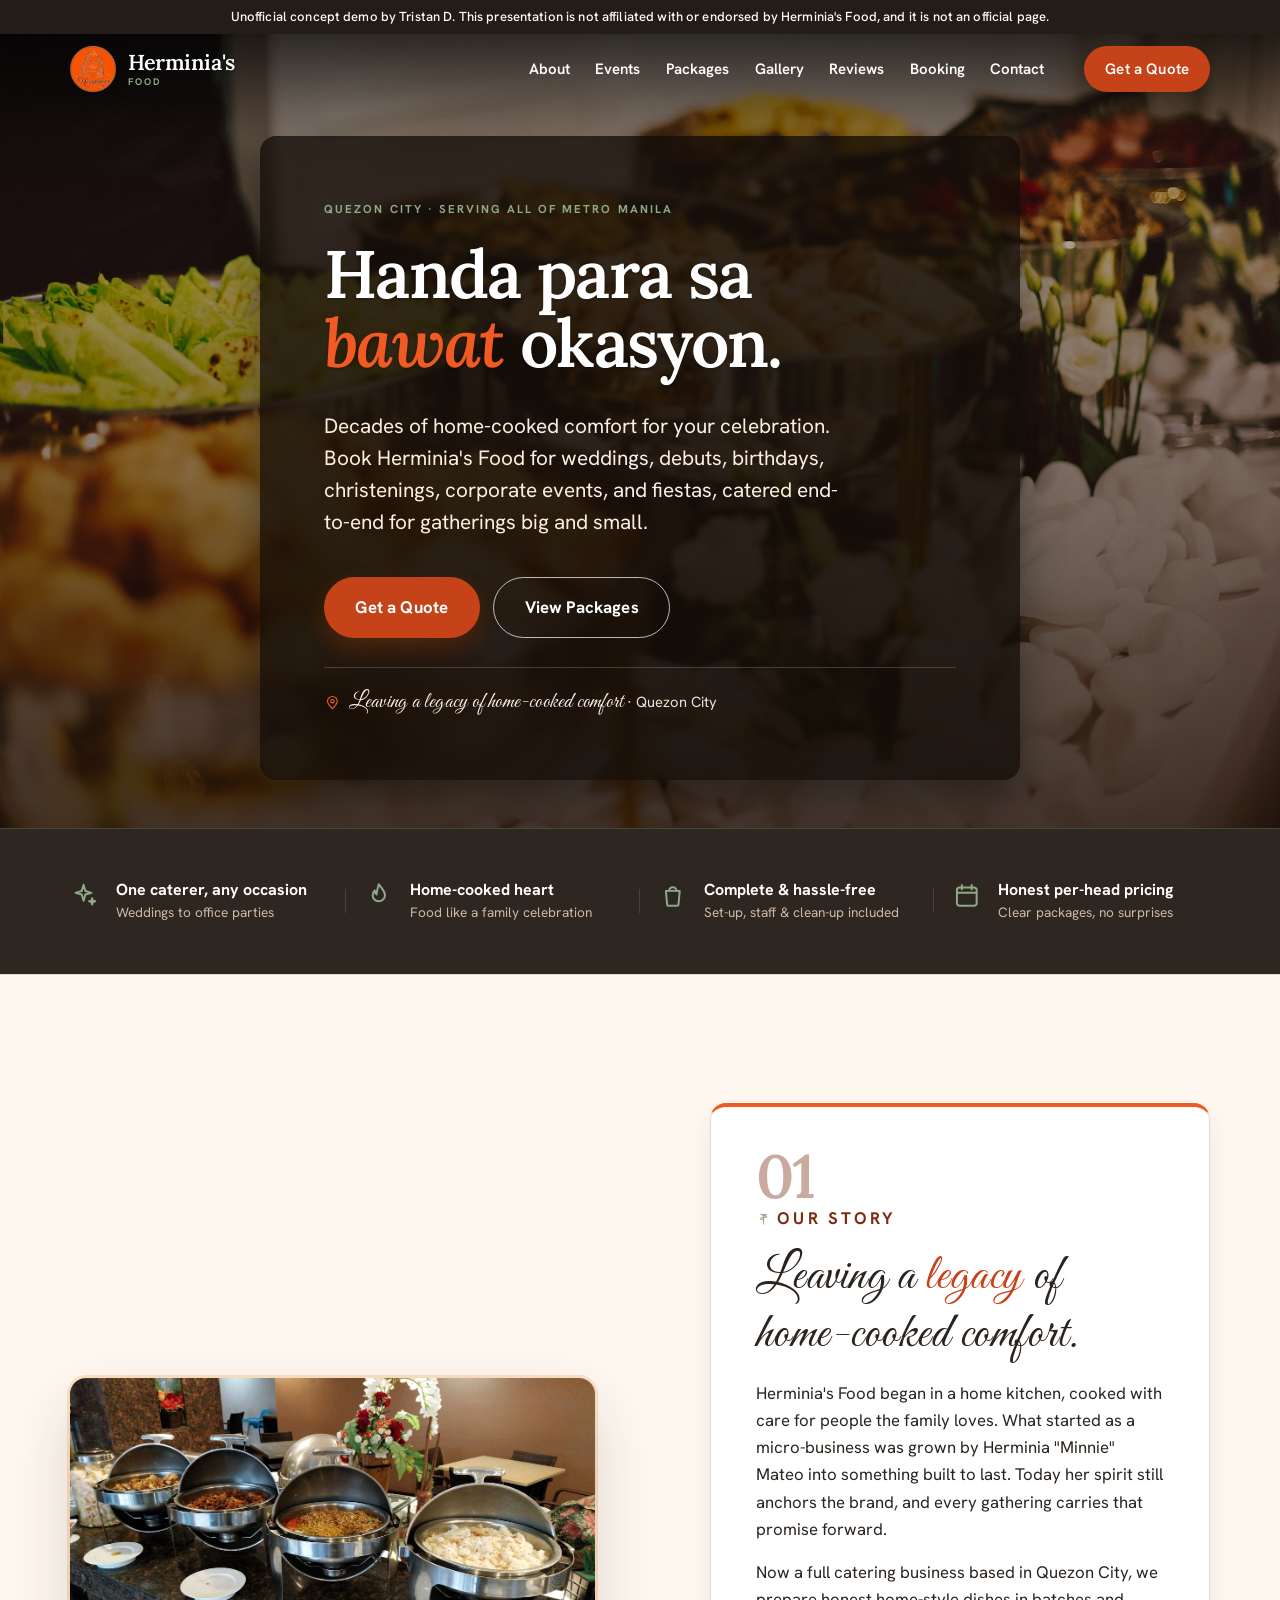
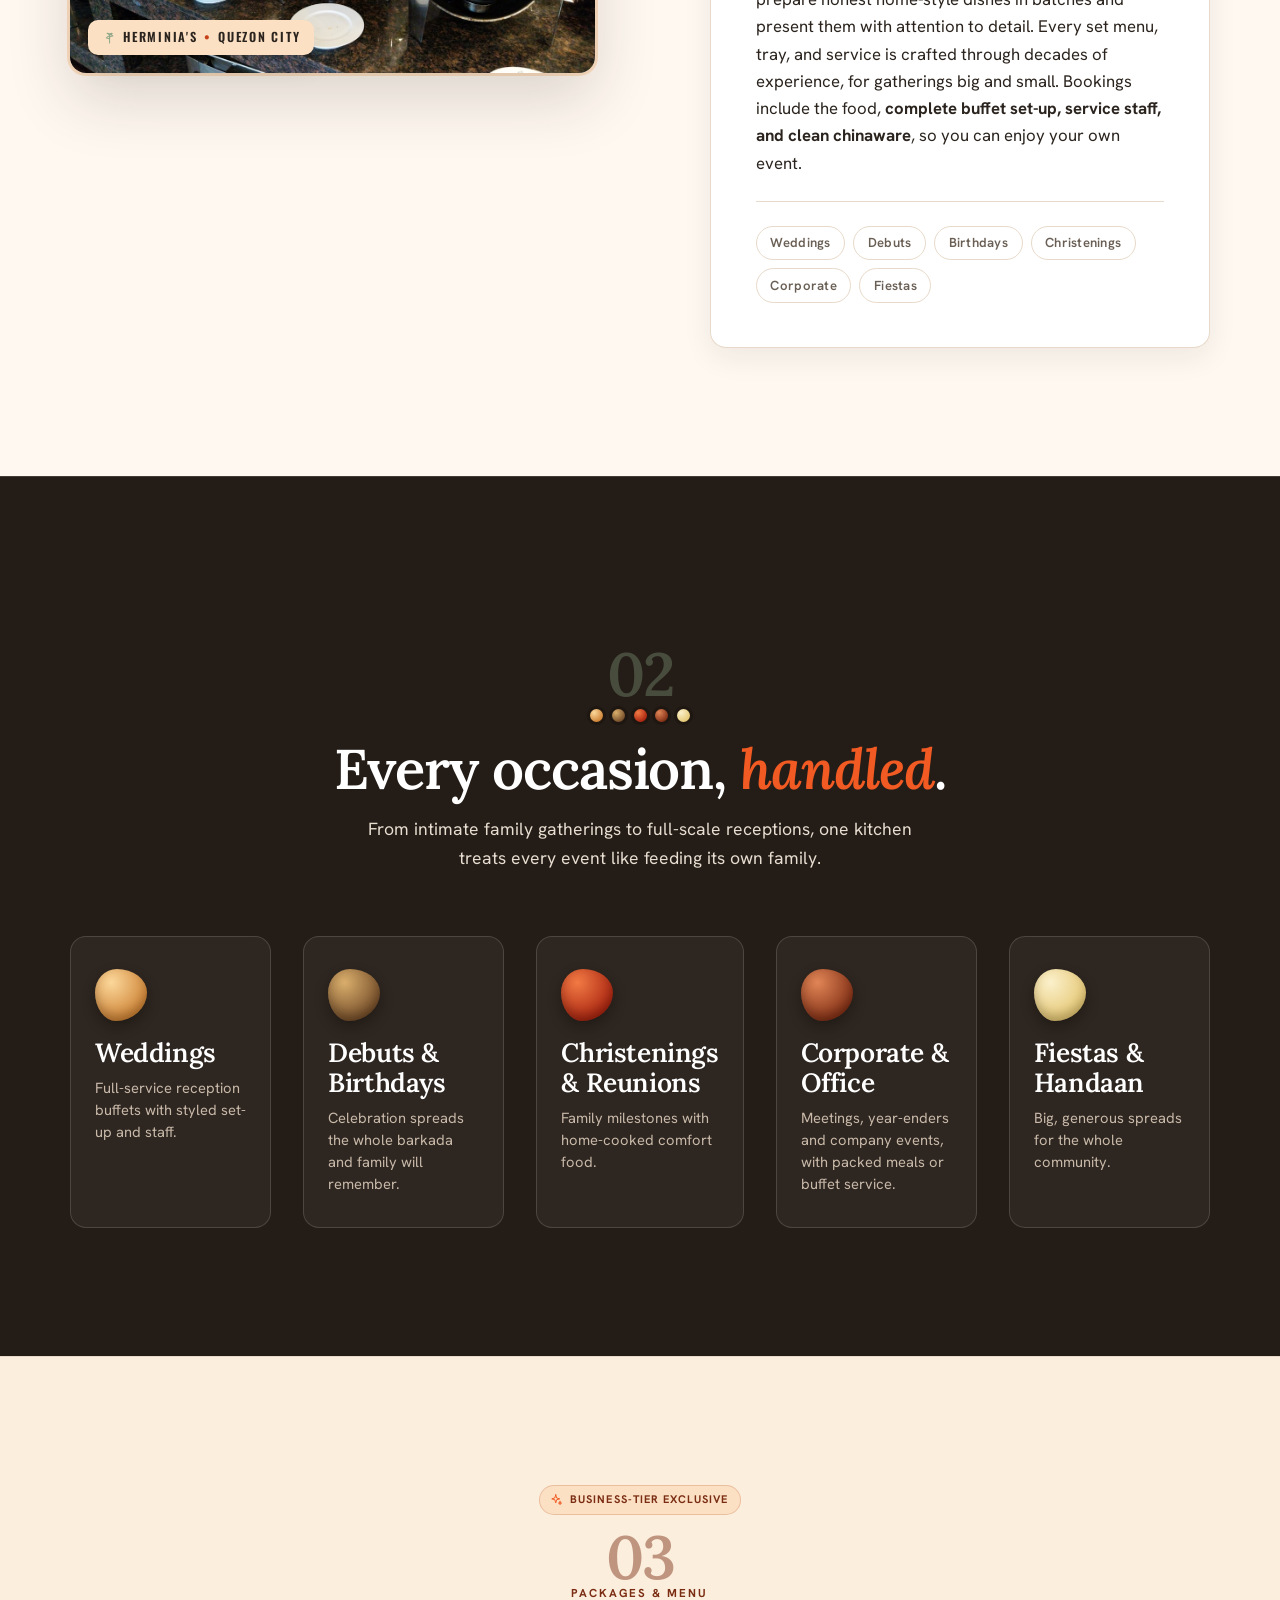
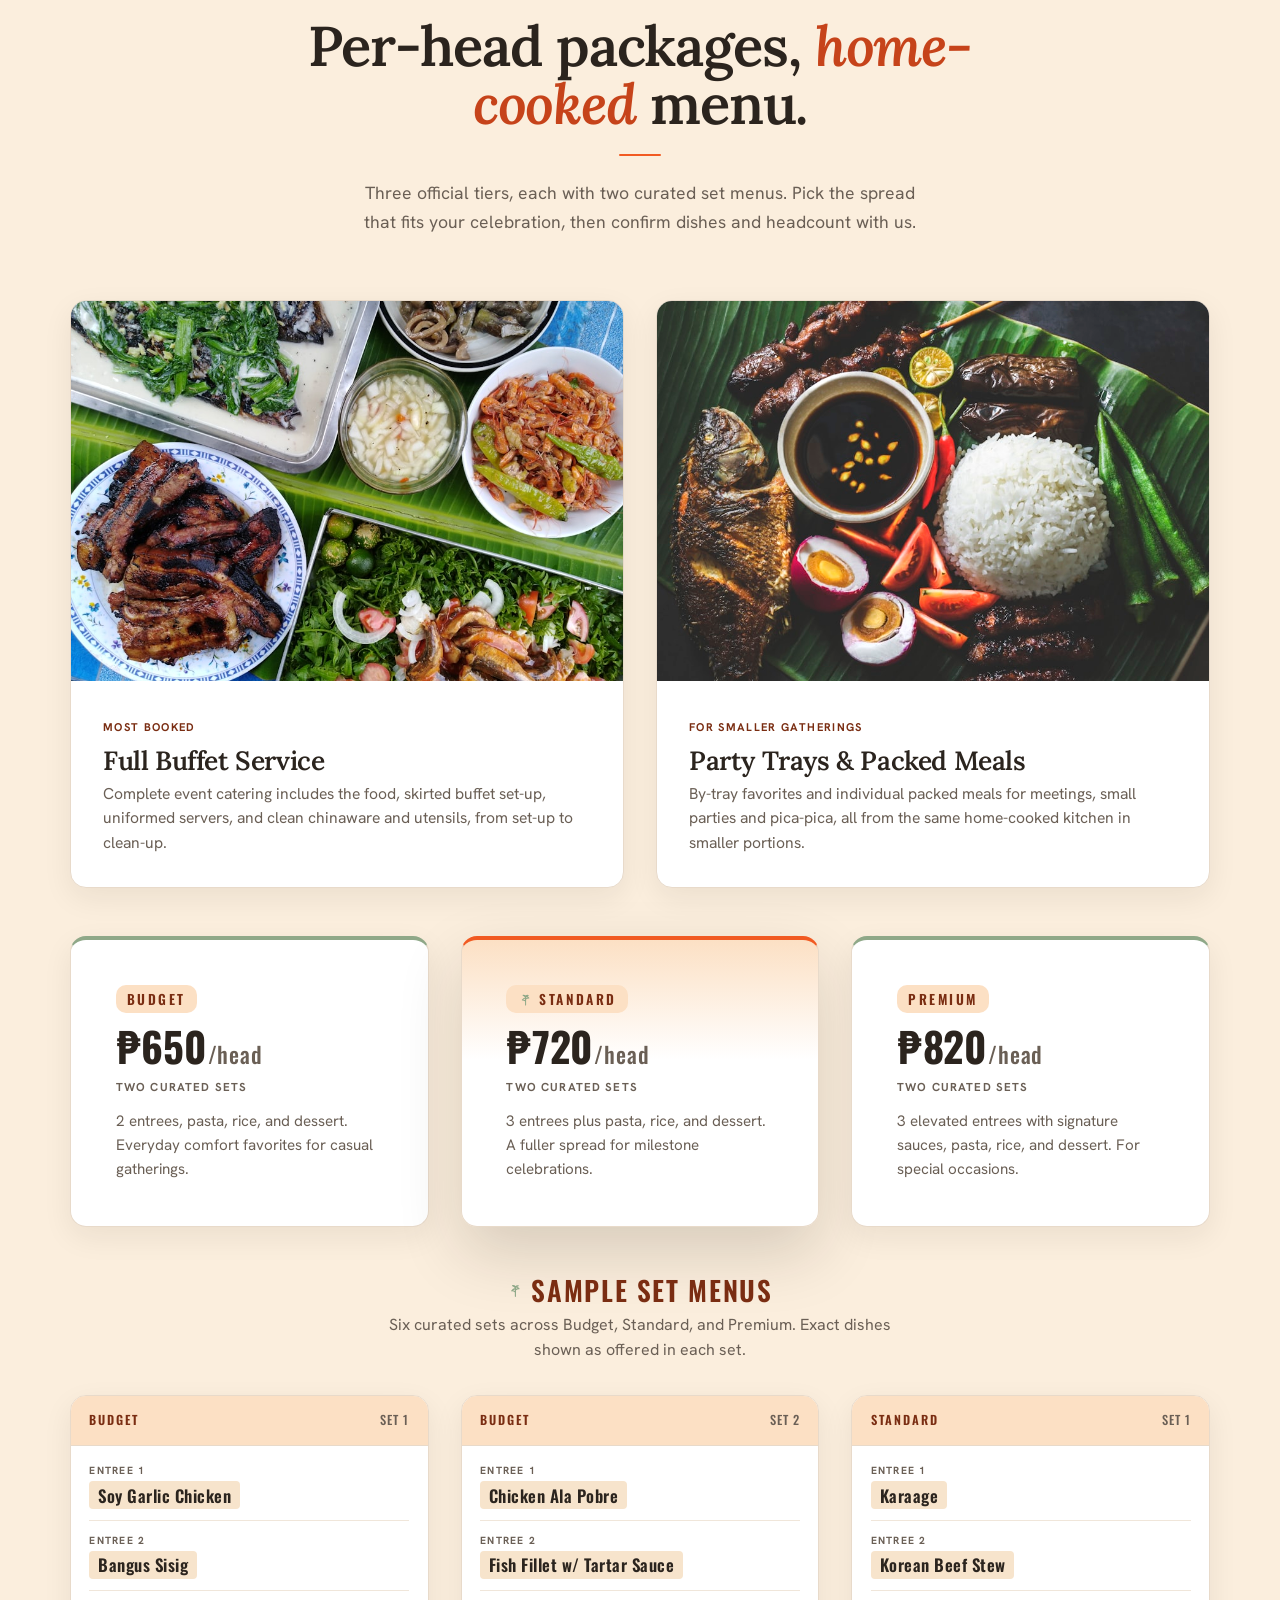
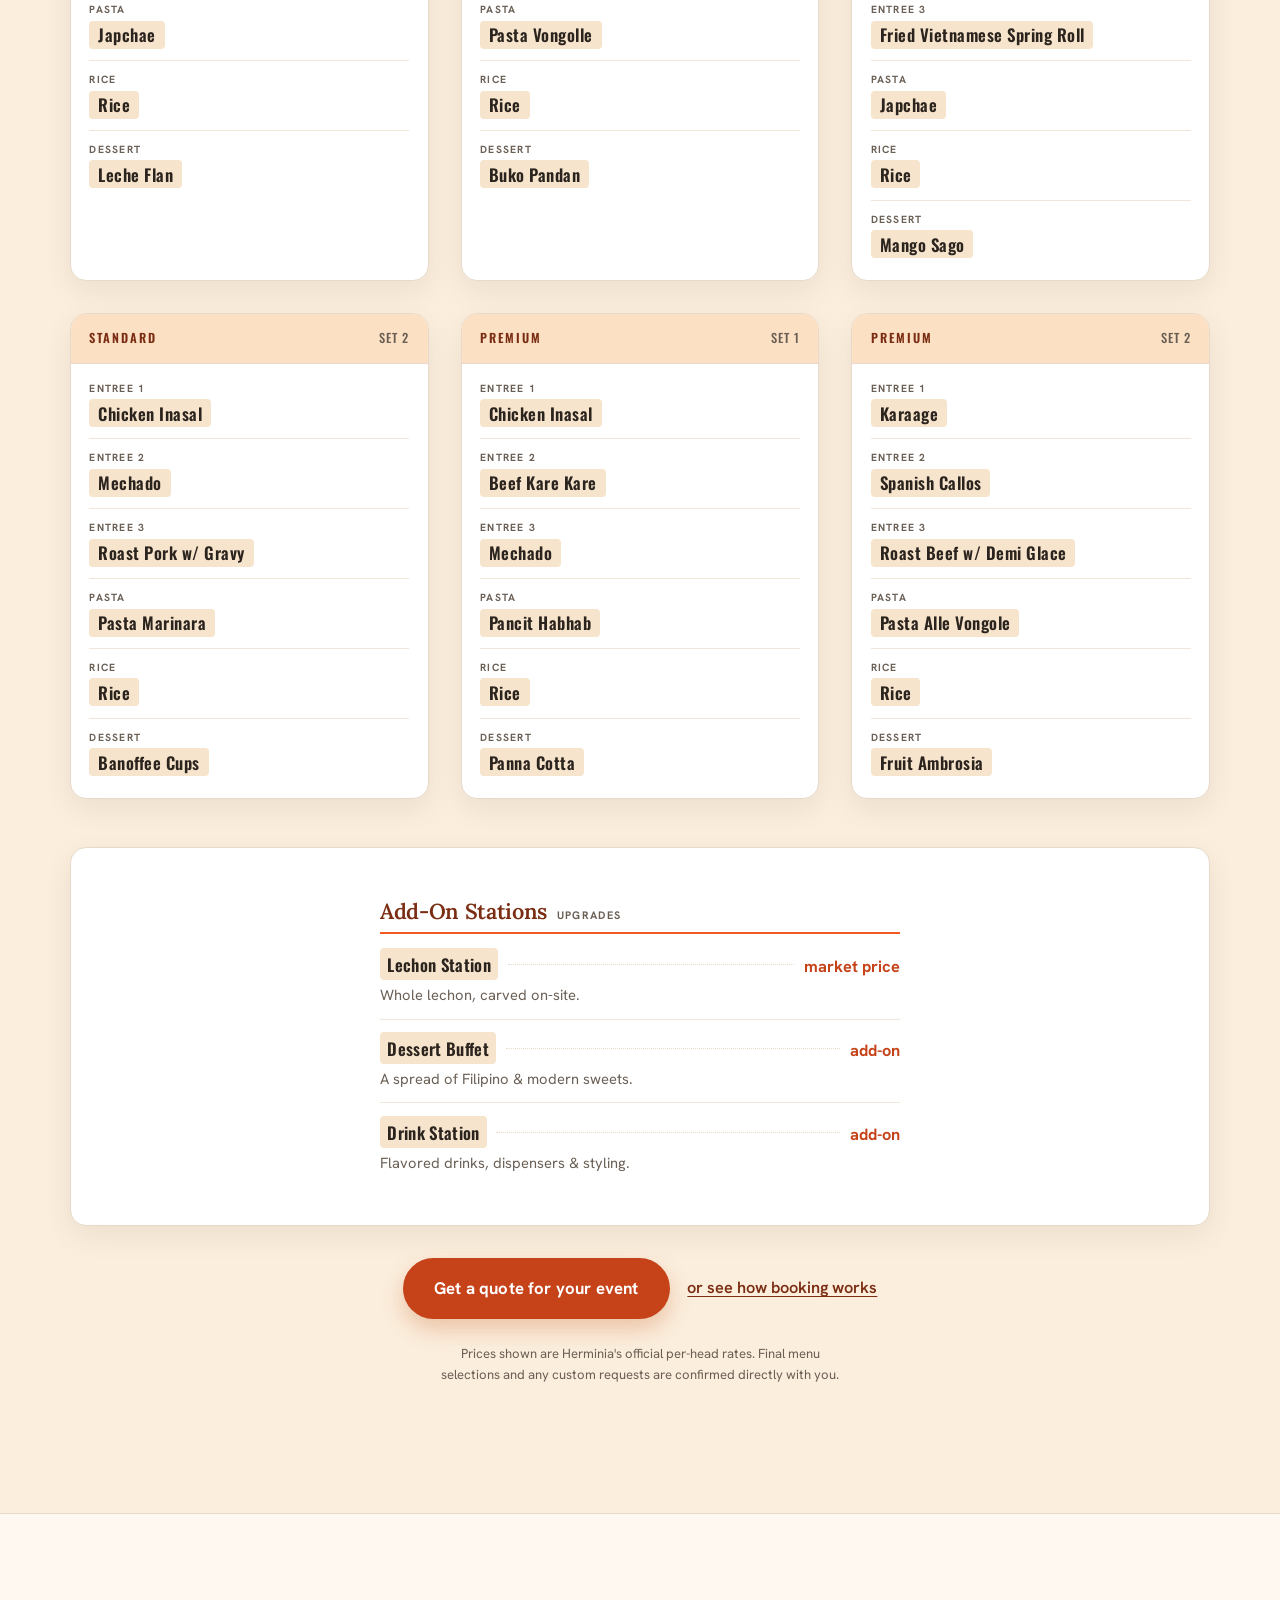
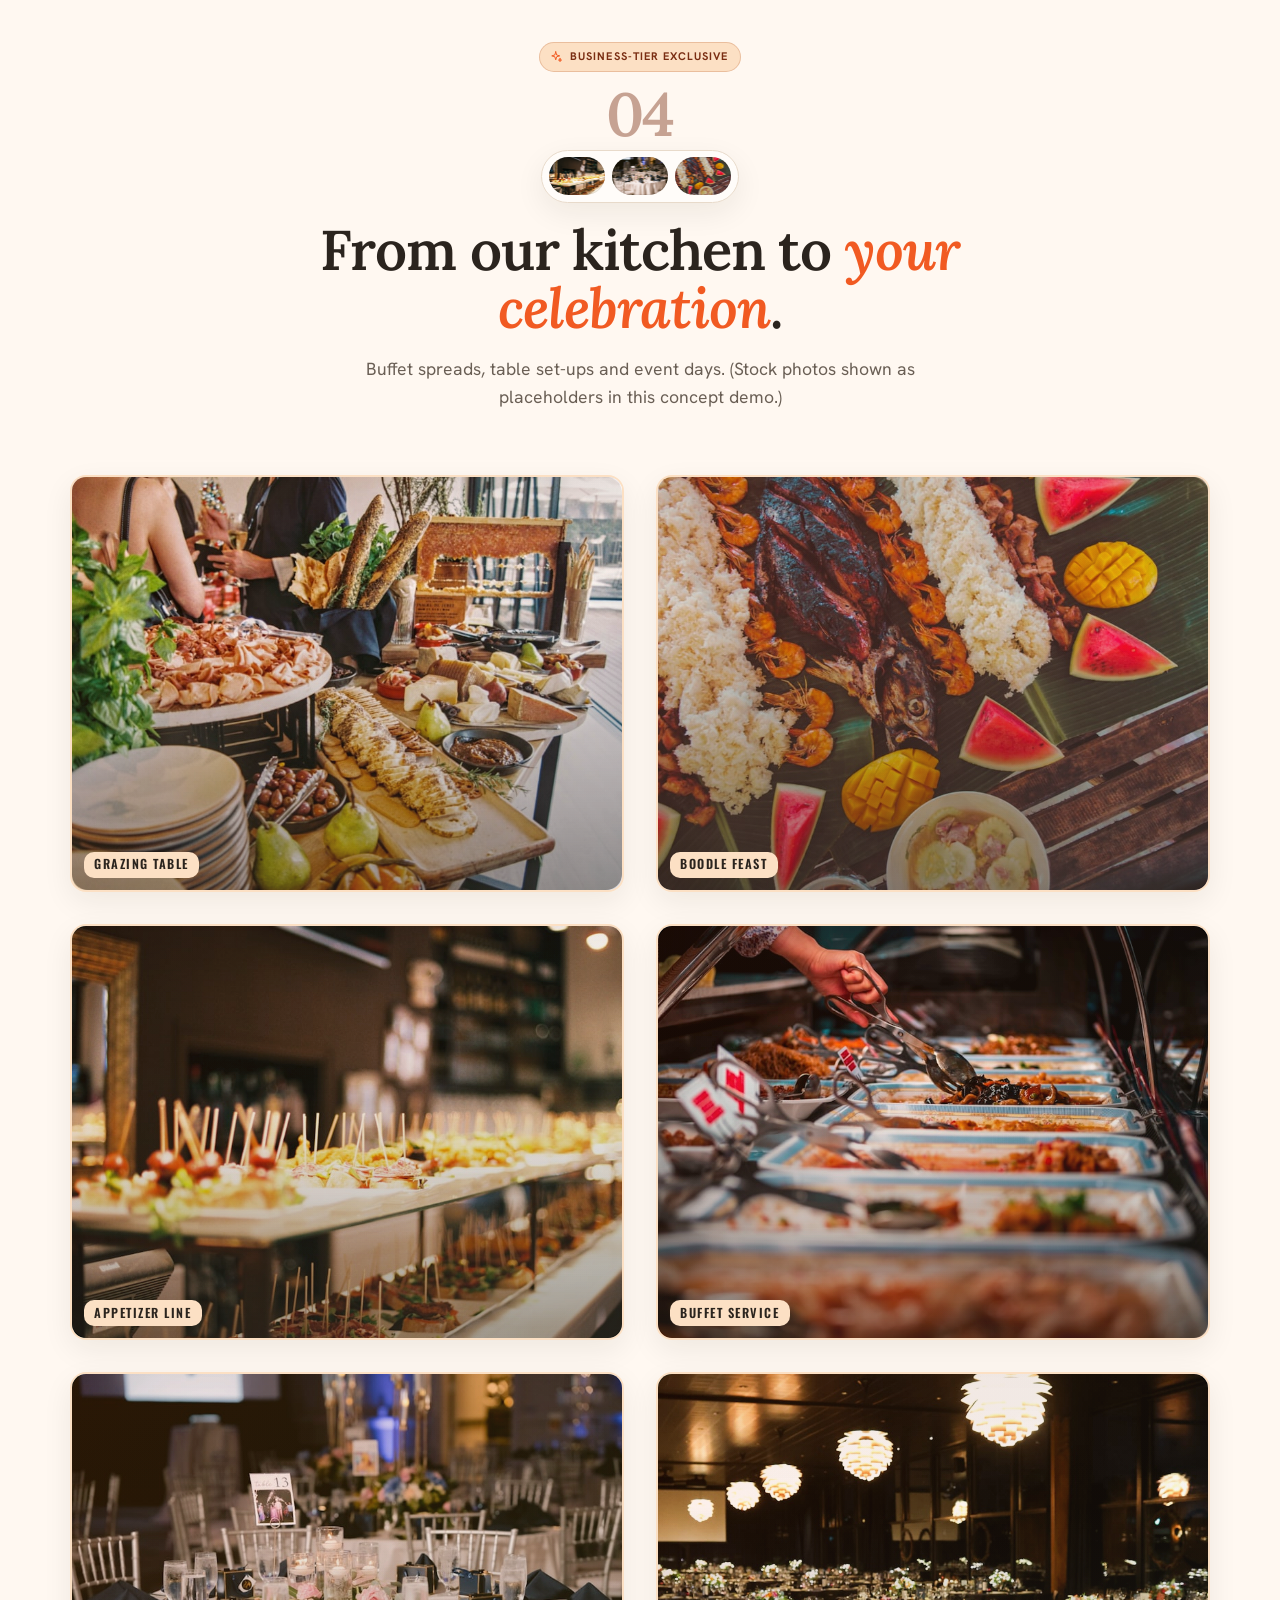
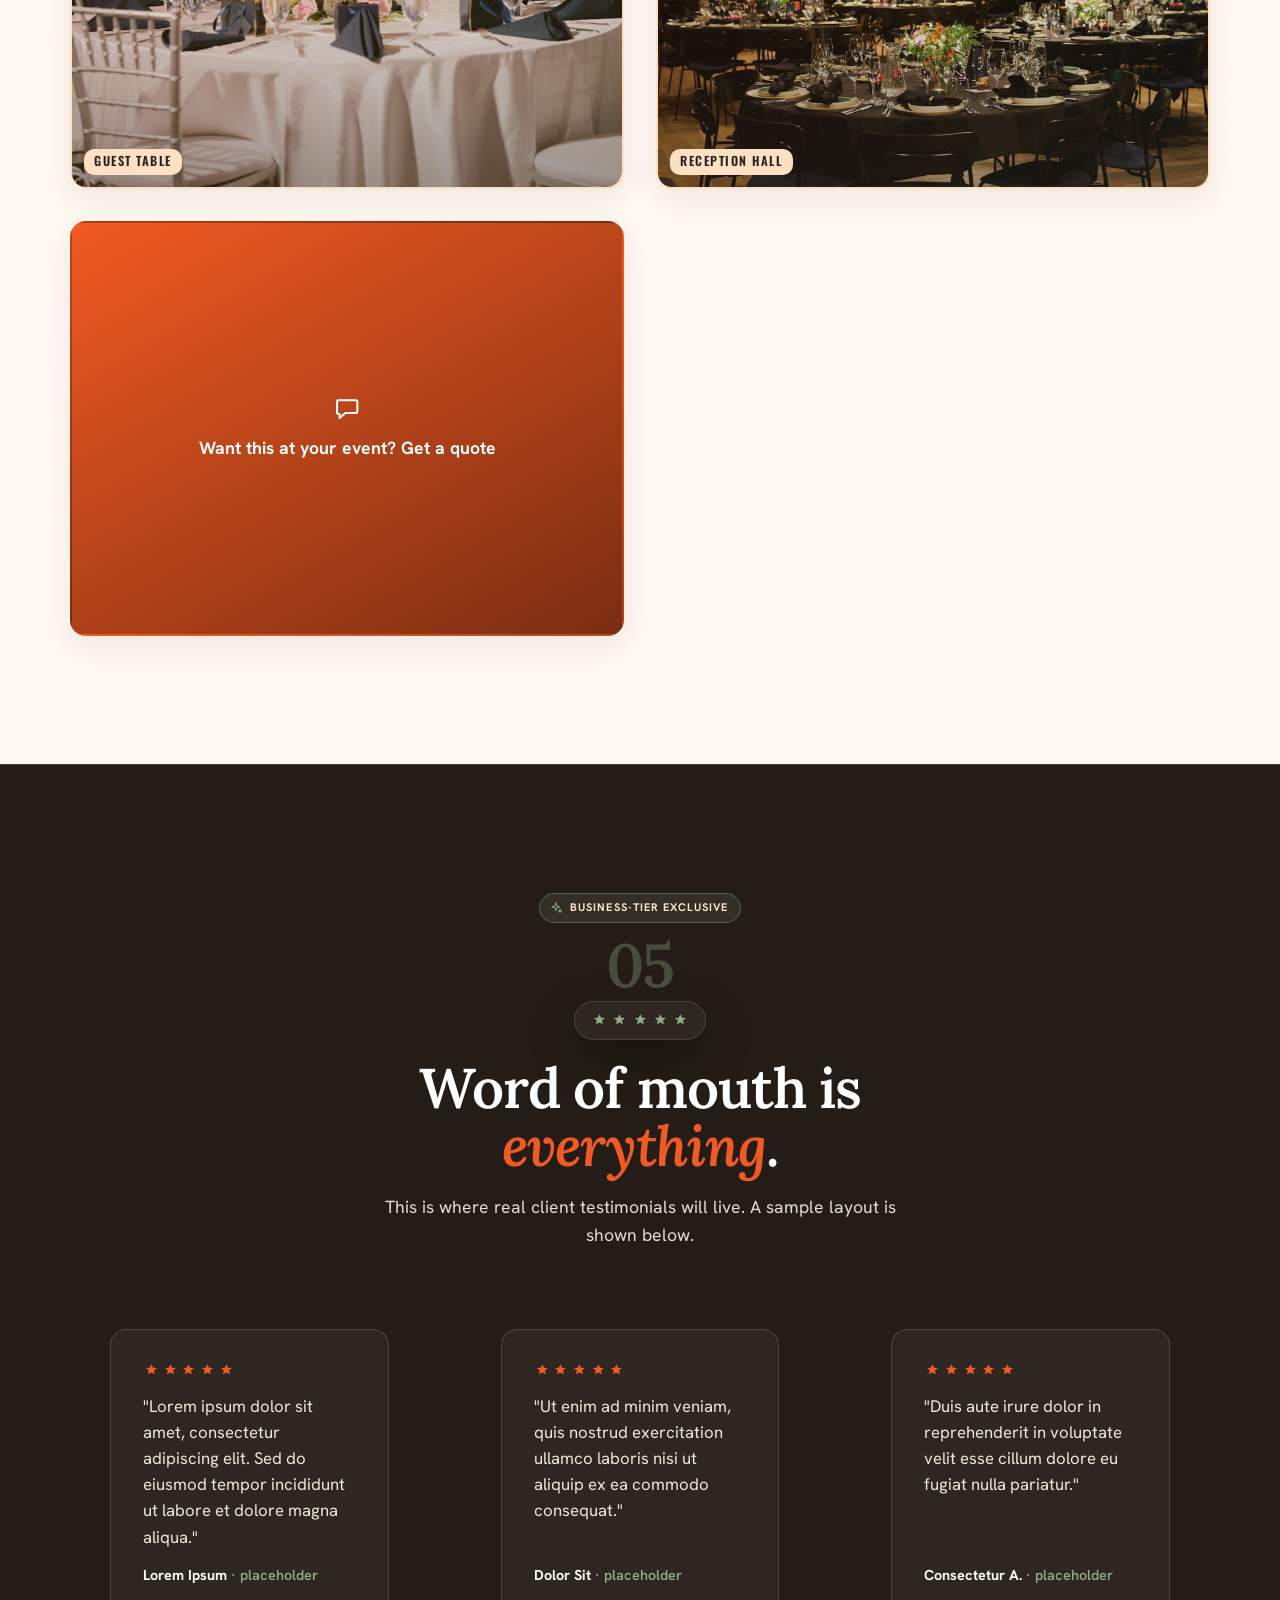
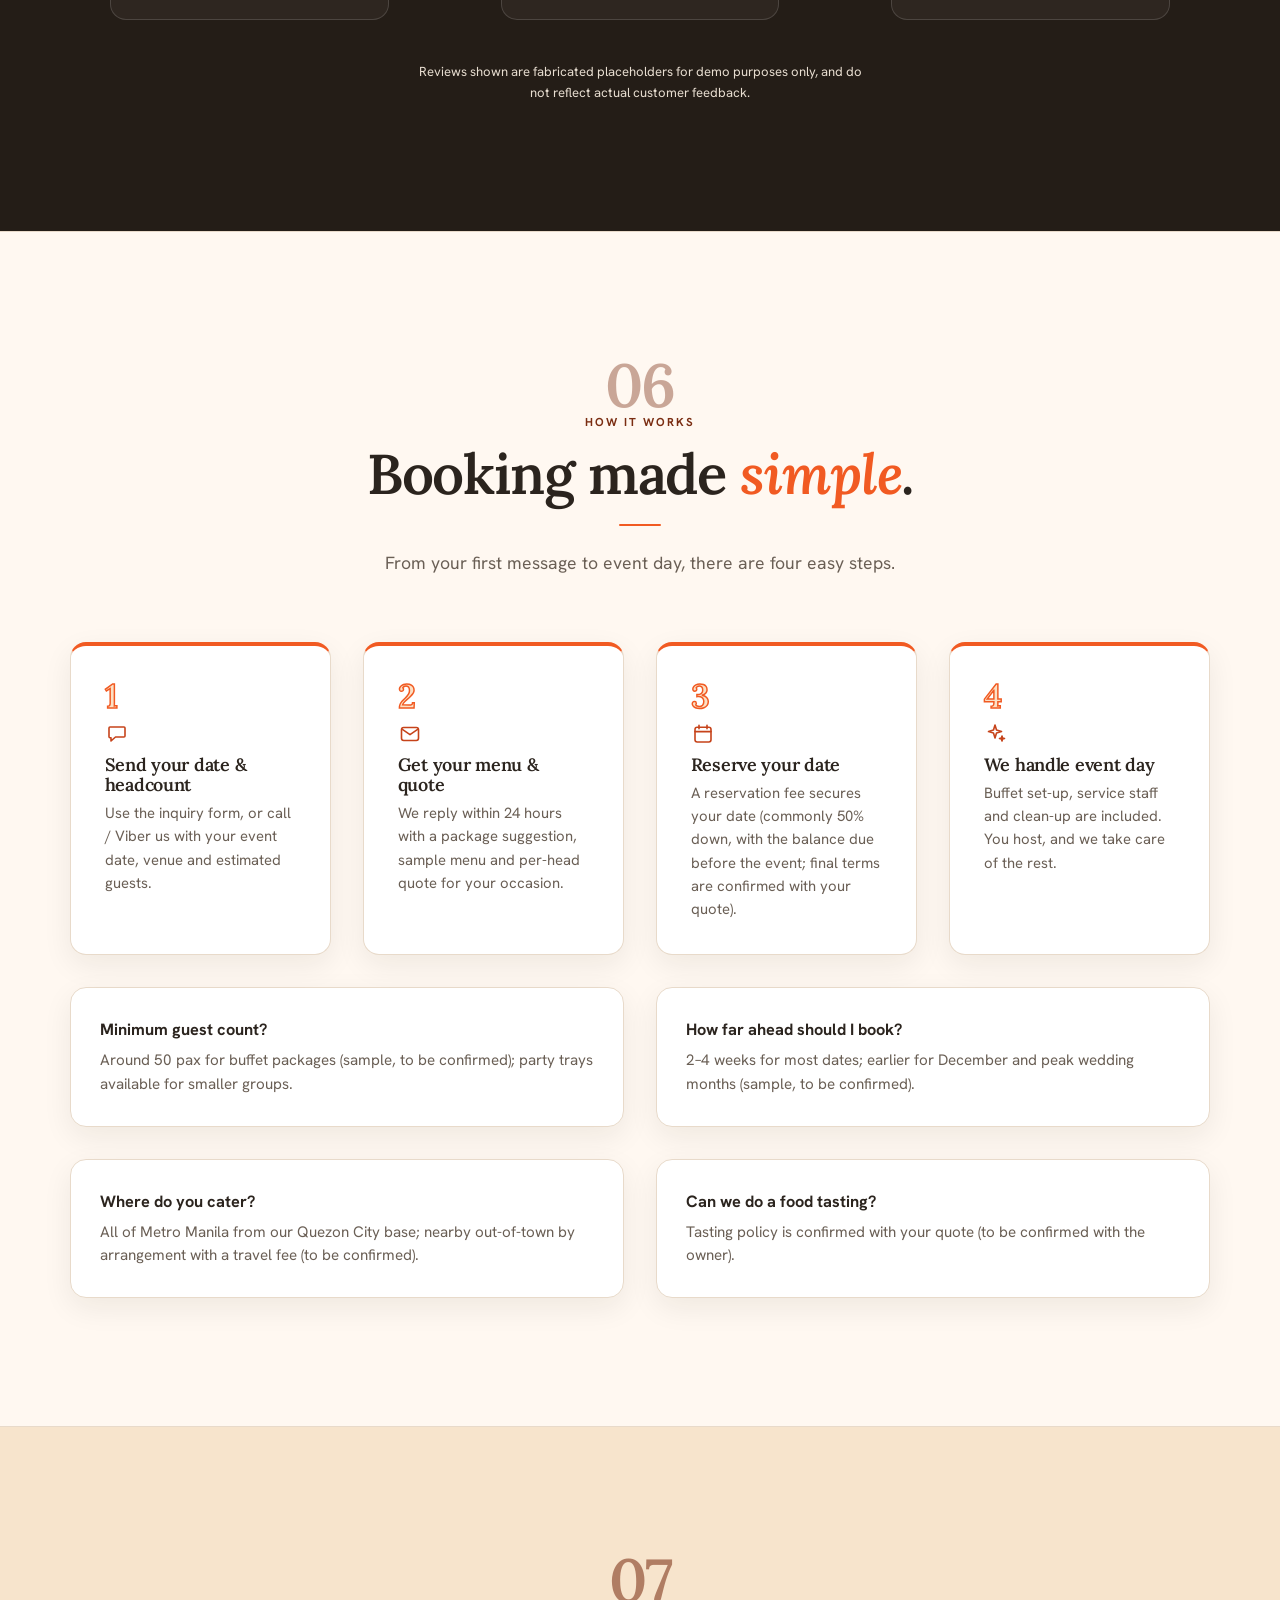
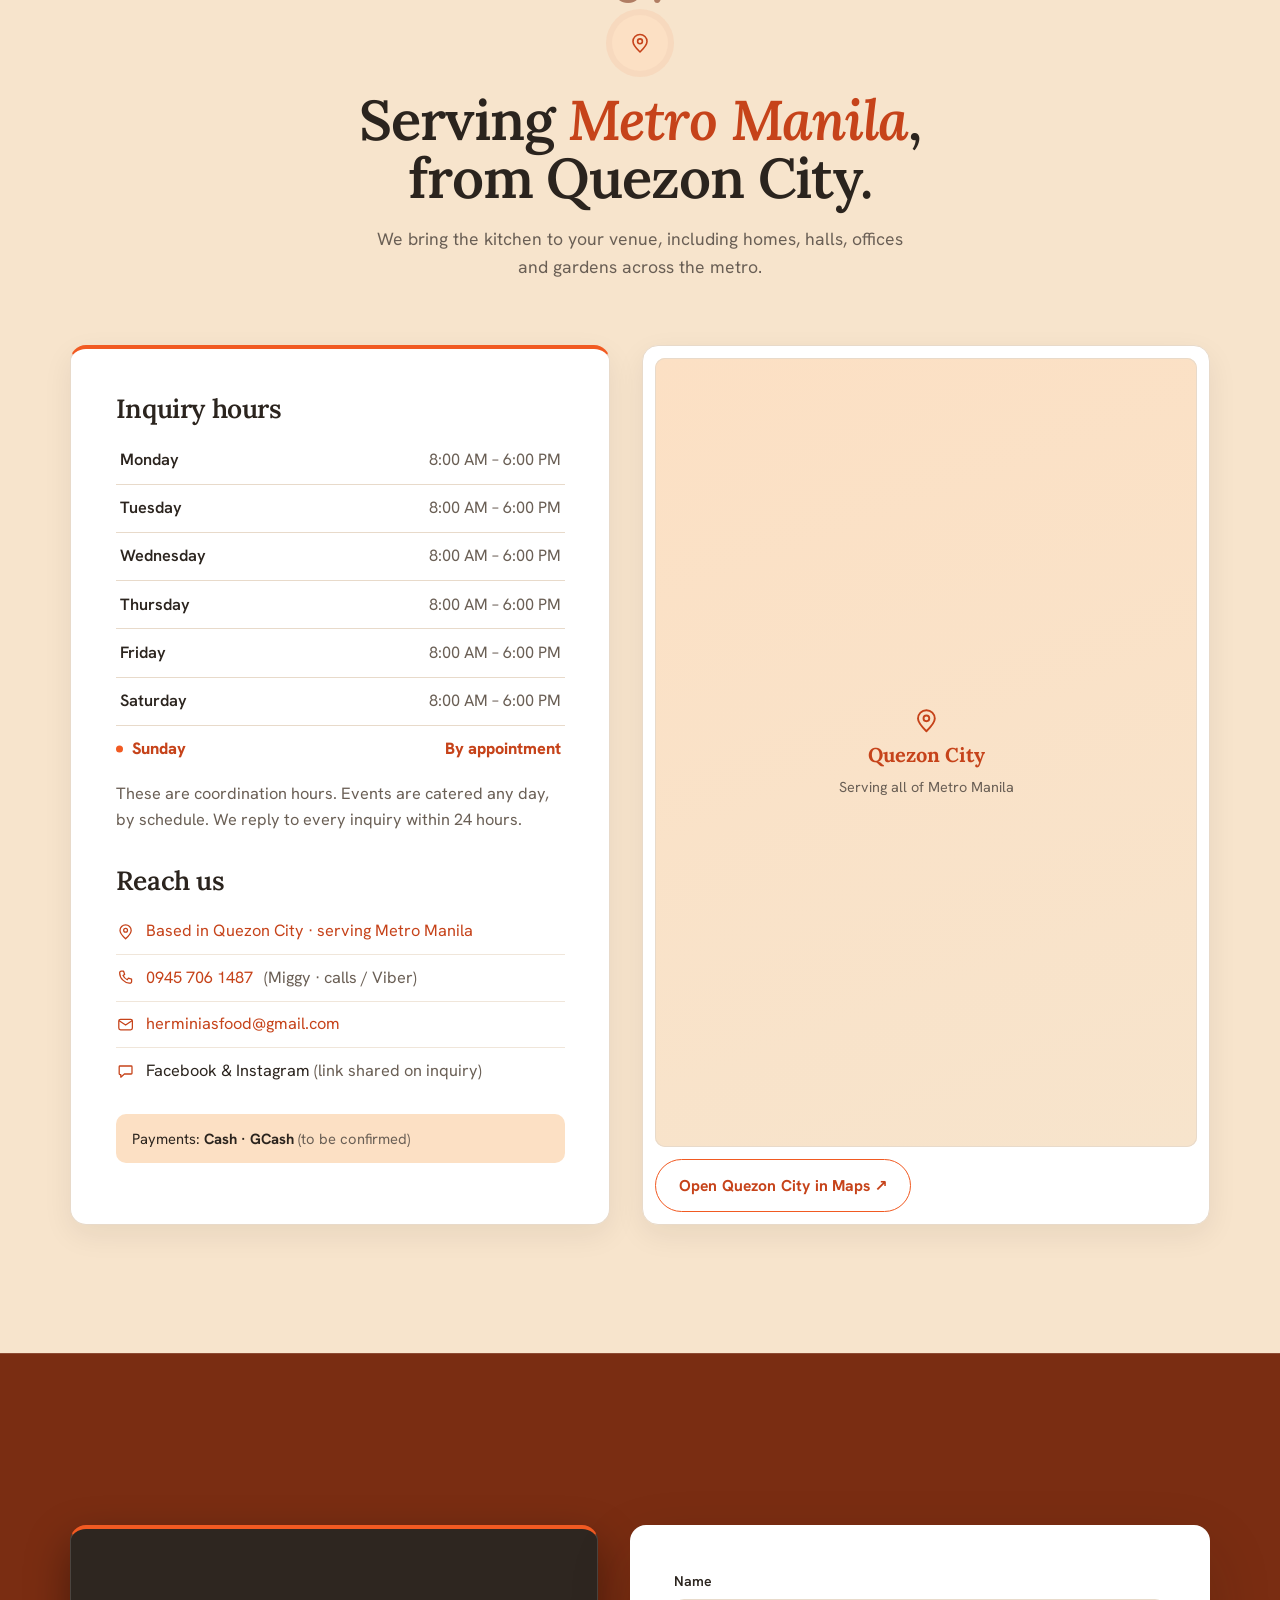
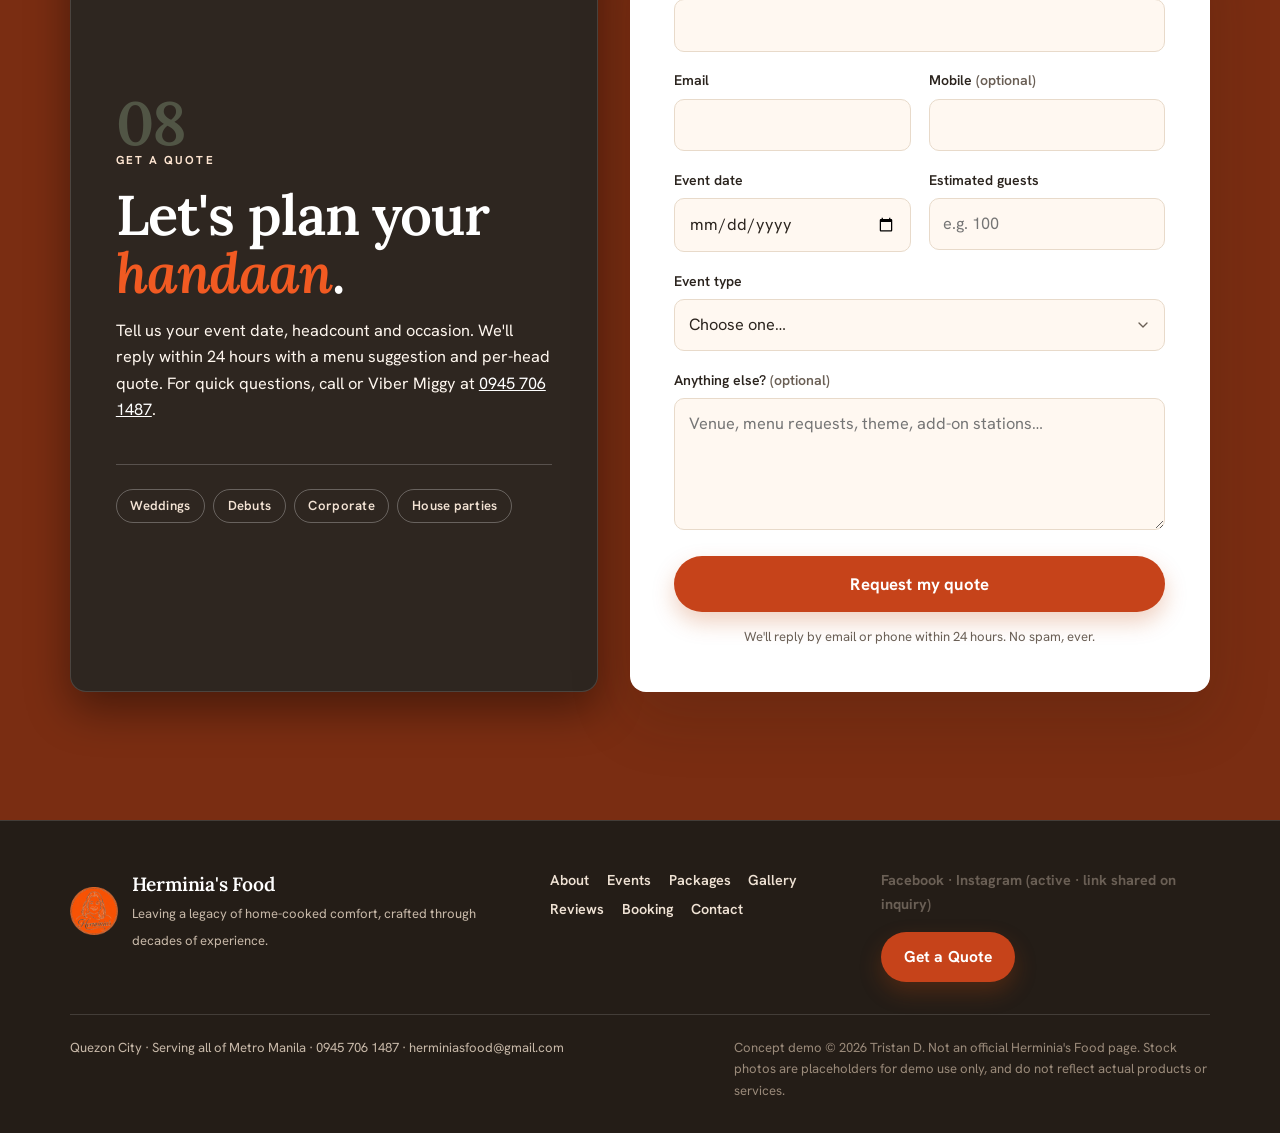
==== commit db2ddfc3: "official branding edit" ====
--- a/index.html
+++ b/index.html
@@ -8,9 +8,9 @@
 <!-- SWAP: SEO / META  (edit per client)                            -->
 <!-- BUSINESS TIER build: packages, gallery, reviews & booking.     -->
 <!-- ============================================================= -->
-<title>Herminia's Food Catering | Event Catering in Quezon City &amp; Metro Manila</title>
-<meta name="description" content="Herminia's Food Catering offers home-cooked Filipino buffets for weddings, debuts, birthdays, christenings, corporate events &amp; fiestas. Full-service catering with buffet set-up, staff &amp; per-head packages, serving Quezon City and all of Metro Manila.">
-<meta name="theme-color" content="#9C2A2A">
+<title>Herminia's Food | Event Catering in Quezon City &amp; Metro Manila</title>
+<meta name="description" content="Herminia's Food offers home-cooked Filipino buffets for weddings, debuts, birthdays, christenings, corporate events &amp; fiestas. Full-service catering with buffet set-up, staff &amp; per-head packages, serving Quezon City and all of Metro Manila.">
+<meta name="theme-color" content="#F15A22">
 <link rel="canonical" href="https://demo-herminias.netlify.app/">
 
 <!-- ================= DEMO INDEXING TOGGLE ================= -->
@@ -26,17 +26,17 @@
 
 <!-- Open Graph / social cards -->
 <meta property="og:type" content="website">
-<meta property="og:site_name" content="Herminia's Food Catering">
+<meta property="og:site_name" content="Herminia's Food">
 <meta property="og:locale" content="en_PH">
-<meta property="og:title" content="Herminia's Food Catering | Handa para sa bawat okasyon">
+<meta property="og:title" content="Herminia's Food | Handa para sa bawat okasyon">
 <meta property="og:description" content="Home-cooked Filipino buffets for every celebration, including weddings, debuts, birthdays &amp; corporate events. Full-service catering across Quezon City &amp; Metro Manila.">
 <meta property="og:image" content="https://demo-herminias.netlify.app/assets/og-image.jpg">
 <meta property="og:image:width" content="1200">
 <meta property="og:image:height" content="630">
-<meta property="og:image:alt" content="Herminia's Food Catering: Filipino buffet spread for events in Quezon City">
+<meta property="og:image:alt" content="Herminia's Food: Filipino buffet spread for events in Quezon City">
 <meta property="og:url" content="https://demo-herminias.netlify.app/">
 <meta name="twitter:card" content="summary_large_image">
-<meta name="twitter:title" content="Herminia's Food Catering | Handa para sa bawat okasyon">
+<meta name="twitter:title" content="Herminia's Food | Handa para sa bawat okasyon">
 <meta name="twitter:description" content="Home-cooked Filipino buffets for every celebration, catered end-to-end across Quezon City &amp; Metro Manila.">
 <meta name="twitter:image" content="https://demo-herminias.netlify.app/assets/og-image.jpg">
 
@@ -47,28 +47,28 @@
 <link rel="apple-touch-icon" href="/assets/apple-touch-icon.png">
 <link rel="manifest" href="/site.webmanifest">
 
-<!-- Fonts: two families only: Lora (display) + Hanken Grotesk (text/UI) -->
+<!-- Fonts: Lora, Hanken Grotesk, Oswald, Great Vibes -->
 <link rel="preconnect" href="https://fonts.googleapis.com">
 <link rel="preconnect" href="https://fonts.gstatic.com" crossorigin>
-<link href="https://fonts.googleapis.com/css2?family=Lora:ital,wght@0,400;0,500;0,600;0,700;1,400;1,500;1,600&family=Hanken+Grotesk:wght@400;500;600;700;800&display=swap" rel="stylesheet">
+<link href="https://fonts.googleapis.com/css2?family=Lora:ital,wght@0,400;0,500;0,600;0,700;1,400;1,500;1,600&family=Hanken+Grotesk:wght@400;500;600;700;800&family=Oswald:wght@500;600;700&family=Great+Vibes&display=swap" rel="stylesheet">
 
 <link rel="stylesheet" href="/styles.css">
 
 <!-- ============================================================= -->
 <!-- SWAP: STRUCTURED DATA (Google rich results); edit per client -->
-<!-- NOTE: no aggregateRating (no real reviews yet) and no phone/   -->
-<!-- email (owner's real details pending); add both at go-live.     -->
 <!-- ============================================================= -->
 <script type="application/ld+json">
 {
   "@context": "https://schema.org",
   "@type": "FoodEstablishment",
-  "name": "Herminia's Food Catering",
+  "name": "Herminia's Food",
   "description": "Family-run, full-service event caterer offering home-cooked Filipino buffets, packages and party trays for weddings, debuts, birthdays, christenings, corporate events and fiestas.",
   "image": "https://demo-herminias.netlify.app/assets/og-image.jpg",
   "@id": "https://demo-herminias.netlify.app/",
   "url": "https://demo-herminias.netlify.app/",
   "hasMenu": "https://demo-herminias.netlify.app/#menu",
+  "telephone": "+639457061487",
+  "email": "herminiasfood@gmail.com",
   "priceRange": "₱₱",
   "servesCuisine": ["Filipino"],
   "address": {
@@ -91,7 +91,7 @@
 <a class="skip-link" href="#main">Skip to content</a>
 
 <div class="demo-banner" role="note">
-  Unofficial concept demo by Tristan D. This presentation is not affiliated with or endorsed by Herminia's Food Catering, and it is not an official page.
+  Unofficial concept demo by Tristan D. This presentation is not affiliated with or endorsed by Herminia's Food, and it is not an official page.
 </div>
 
 <!-- ============================================================= -->
@@ -109,6 +109,7 @@
     <symbol id="i-chat" viewBox="0 0 24 24"><path d="M5 5h14a1 1 0 0 1 1 1v8a1 1 0 0 1-1 1h-8.5L6 19v-3.2H5a1 1 0 0 1-1-1V6a1 1 0 0 1 1-1Z"/></symbol>
     <symbol id="i-star" viewBox="0 0 24 24"><path d="M12 3.2l2.4 4.95 5.45.55-4.1 3.62 1.2 5.33L12 14.9l-4.95 2.75 1.2-5.33-4.1-3.62 5.45-.55L12 3.2Z"/></symbol>
     <symbol id="i-instagram" viewBox="0 0 24 24"><rect x="3.5" y="3.5" width="17" height="17" rx="4.6"/><circle cx="12" cy="12" r="3.6"/><circle cx="17.2" cy="6.8" r="1.05" fill="currentColor" stroke="none"/></symbol>
+    <symbol id="i-sprig" viewBox="0 0 24 24"><path d="M12 20.5V8.2"/><path d="M12 14.2c-1.6-1.1-3.4-1.7-5.2-1.6 1.1-1.6 2.9-2.7 5.2-3.1"/><path d="M12 11.4c1.5-1.2 3.3-1.9 5.1-1.9-1-1.5-2.7-2.6-5.1-3.1"/><path d="M12 8.2c-1.1-1.4-2.4-2.4-4-3 1.4-.2 3 .4 4 1.6"/><path d="M12 8.2c1.1-1.4 2.5-2.3 4.1-2.8-1.4-.3-3 .3-4.1 1.5"/></symbol>
   </defs>
 </svg>
 
@@ -117,9 +118,9 @@
 <!-- ============================================================= -->
 <header class="site-header" id="top">
   <div class="container header-inner">
-    <a class="brand" href="#top" aria-label="Herminia's Food Catering home">
-      <img src="/assets/herminias-logo.png" alt="Herminia's Food Catering logo" width="46" height="46" class="brand-logo">
-      <span class="brand-name">Herminia's<span class="brand-sub">Food&nbsp;Catering</span></span>
+    <a class="brand" href="#top" aria-label="Herminia's Food home">
+      <img src="/assets/herminias-logo.png" alt="Herminia's Food logo" width="46" height="46" class="brand-logo">
+      <span class="brand-name">Herminia's<span class="brand-sub">Food</span></span>
     </a>
 
     <nav class="nav" id="nav" aria-label="Primary">
@@ -148,12 +149,12 @@
   <div class="container hero-inner reveal">
     <p class="eyebrow">Quezon City · Serving all of Metro Manila</p>
     <h1 class="hero-title">Handa para sa <em>bawat</em> okasyon.</h1>
-    <p class="hero-sub">Home-cooked heart for every celebration, from weddings and debuts to birthdays and office events, catered end-to-end by Herminia's.</p>
+    <p class="hero-sub">Decades of home-cooked comfort for your celebration. Book Herminia's Food for weddings, debuts, birthdays, christenings, corporate events, and fiestas, catered end-to-end for gatherings big and small.</p>
     <div class="hero-actions">
       <a class="btn btn-primary btn-lg" href="#book">Get a Quote</a>
       <a class="btn btn-ghost btn-lg" href="#menu">View Packages</a>
     </div>
-    <p class="hero-rating"><svg class="ic" aria-hidden="true"><use href="#i-pin"/></svg> <span>Family-run · based in Quezon City</span></p>
+    <p class="hero-rating"><svg class="ic" aria-hidden="true"><use href="#i-pin"/></svg> <span><span class="script-tagline">Leaving a legacy of home-cooked comfort</span> · Quezon City</span></p>
   </div>
 </section>
 
@@ -174,14 +175,14 @@
   <div class="container about-grid">
     <div class="about-media reveal">
       <img src="/assets/about-buffet.jpg" alt="A Filipino buffet line in chafing dishes with rice, noodles and home-style mains ready for serving" width="1200" height="675" loading="lazy">
-      <span class="about-stamp">Herminia's <span class="stamp-dot" aria-hidden="true">•</span> Quezon City</span>
+      <span class="about-stamp"><svg class="ic ic-sprig" aria-hidden="true"><use href="#i-sprig"/></svg> Herminia's <span class="stamp-dot" aria-hidden="true">•</span> Quezon City</span>
     </div>
     <div class="about-copy reveal">
       <span class="section-num" aria-hidden="true">01</span>
-      <p class="eyebrow">Our kitchen</p>
-      <h2>One trusted caterer for <em>every occasion</em>.</h2>
-      <p>Herminia's Food Catering is a home-grown, owner-led catering service based in Quezon City, serving families and organizations across Metro Manila with hearty, crowd-pleasing Filipino buffets.</p>
-      <p>The offer is deliberately all-around: a child's christening, an office year-ender, a barangay fiesta, or a formal wedding reception, all handled with equal care. Every booking comes with the food, <strong>complete buffet set-up, service staff, and clean chinaware</strong>, so hosts can enjoy their own event.</p>
+      <p class="eyebrow eyebrow--with-sprig"><svg class="ic ic-sprig" aria-hidden="true"><use href="#i-sprig"/></svg> Our story</p>
+      <h2 class="script-tagline about-tagline">Leaving a <em>legacy</em> of home-cooked comfort.</h2>
+      <p>Herminia's Food began in a home kitchen, cooked with care for people the family loves. What started as a micro-business was grown by Herminia "Minnie" Mateo into something built to last. Today her spirit still anchors the brand, and every gathering carries that promise forward.</p>
+      <p>Now a full catering business based in Quezon City, we prepare honest home-style dishes in batches and present them with attention to detail. Every set menu, tray, and service is crafted through decades of experience, for gatherings big and small. Bookings include the food, <strong>complete buffet set-up, service staff, and clean chinaware</strong>, so you can enjoy your own event.</p>
       <ul class="about-tags">
         <li>Weddings</li><li>Debuts</li><li>Birthdays</li><li>Christenings</li><li>Corporate</li><li>Fiestas</li>
       </ul>
@@ -218,9 +219,7 @@
 
 <!-- ============================================================= -->
 <!-- PACKAGES & SAMPLE MENU (Business Tier feature)                 -->
-<!-- NOTE: all tiers, dishes & rates are SAMPLE copy from 2026      -->
-<!-- Metro Manila catering norms: confirm the owner's real          -->
-<!-- packages and prices before any go-live.                        -->
+<!-- Real per-head tiers and sample set menus from client deck.     -->
 <!-- ============================================================= -->
 <section class="section menu" id="menu">
   <div class="container">
@@ -229,7 +228,7 @@
       <span class="section-num" aria-hidden="true">03</span>
       <p class="eyebrow">Packages &amp; menu</p>
       <h2>Per-head packages, <em>home-cooked</em> menu.</h2>
-      <p class="section-lead">Sample packages and rates based on 2026 Metro Manila catering norms. Your final menu and per-head quote are tailored to your event.</p>
+      <p class="section-lead">Three official tiers, each with two curated set menus. Pick the spread that fits your celebration, then confirm dishes and headcount with us.</p>
     </div>
 
     <!-- Featured duo (visual lead) -->
@@ -252,41 +251,123 @@
       </article>
     </div>
 
-    <!-- Full package board -->
+    <!-- Three real pricing tiers -->
+    <div class="pricing-tiers reveal">
+      <article class="pricing-card">
+        <p class="pricing-tier-label">Budget</p>
+        <p class="pricing-price">₱650<span class="pricing-unit">/head</span></p>
+        <p class="pricing-sets">Two curated sets</p>
+        <p class="pricing-desc">2 entrees, pasta, rice, and dessert. Everyday comfort favorites for casual gatherings.</p>
+      </article>
+      <article class="pricing-card pricing-card--featured">
+        <p class="pricing-tier-label"><svg class="ic ic-sprig" aria-hidden="true"><use href="#i-sprig"/></svg> Standard</p>
+        <p class="pricing-price">₱720<span class="pricing-unit">/head</span></p>
+        <p class="pricing-sets">Two curated sets</p>
+        <p class="pricing-desc">3 entrees plus pasta, rice, and dessert. A fuller spread for milestone celebrations.</p>
+      </article>
+      <article class="pricing-card">
+        <p class="pricing-tier-label">Premium</p>
+        <p class="pricing-price">₱820<span class="pricing-unit">/head</span></p>
+        <p class="pricing-sets">Two curated sets</p>
+        <p class="pricing-desc">3 elevated entrees with signature sauces, pasta, rice, and dessert. For special occasions.</p>
+      </article>
+    </div>
+
+    <!-- Full 6-set sample menu -->
+    <div class="sample-sets reveal">
+      <div class="sample-sets-head">
+        <h3 class="sample-sets-title"><svg class="ic ic-sprig" aria-hidden="true"><use href="#i-sprig"/></svg> Sample set menus</h3>
+        <p class="sample-sets-lead">Six curated sets across Budget, Standard, and Premium. Exact dishes shown as offered in each set.</p>
+      </div>
+      <div class="set-grid">
+        <article class="set-card">
+          <header class="set-card-head">
+            <span class="set-tier">Budget</span>
+            <span class="set-num">Set 1</span>
+          </header>
+          <ul class="set-dishes">
+            <li><span class="set-role">Entree 1</span><span class="set-dish">Soy Garlic Chicken</span></li>
+            <li><span class="set-role">Entree 2</span><span class="set-dish">Bangus Sisig</span></li>
+            <li><span class="set-role">Pasta</span><span class="set-dish">Japchae</span></li>
+            <li><span class="set-role">Rice</span><span class="set-dish">Rice</span></li>
+            <li><span class="set-role">Dessert</span><span class="set-dish">Leche Flan</span></li>
+          </ul>
+        </article>
+        <article class="set-card">
+          <header class="set-card-head">
+            <span class="set-tier">Budget</span>
+            <span class="set-num">Set 2</span>
+          </header>
+          <ul class="set-dishes">
+            <li><span class="set-role">Entree 1</span><span class="set-dish">Chicken Ala Pobre</span></li>
+            <li><span class="set-role">Entree 2</span><span class="set-dish">Fish Fillet w/ Tartar Sauce</span></li>
+            <li><span class="set-role">Pasta</span><span class="set-dish">Pasta Vongolle</span></li>
+            <li><span class="set-role">Rice</span><span class="set-dish">Rice</span></li>
+            <li><span class="set-role">Dessert</span><span class="set-dish">Buko Pandan</span></li>
+          </ul>
+        </article>
+        <article class="set-card">
+          <header class="set-card-head">
+            <span class="set-tier">Standard</span>
+            <span class="set-num">Set 1</span>
+          </header>
+          <ul class="set-dishes">
+            <li><span class="set-role">Entree 1</span><span class="set-dish">Karaage</span></li>
+            <li><span class="set-role">Entree 2</span><span class="set-dish">Korean Beef Stew</span></li>
+            <li><span class="set-role">Entree 3</span><span class="set-dish">Fried Vietnamese Spring Roll</span></li>
+            <li><span class="set-role">Pasta</span><span class="set-dish">Japchae</span></li>
+            <li><span class="set-role">Rice</span><span class="set-dish">Rice</span></li>
+            <li><span class="set-role">Dessert</span><span class="set-dish">Mango Sago</span></li>
+          </ul>
+        </article>
+        <article class="set-card">
+          <header class="set-card-head">
+            <span class="set-tier">Standard</span>
+            <span class="set-num">Set 2</span>
+          </header>
+          <ul class="set-dishes">
+            <li><span class="set-role">Entree 1</span><span class="set-dish">Chicken Inasal</span></li>
+            <li><span class="set-role">Entree 2</span><span class="set-dish">Mechado</span></li>
+            <li><span class="set-role">Entree 3</span><span class="set-dish">Roast Pork w/ Gravy</span></li>
+            <li><span class="set-role">Pasta</span><span class="set-dish">Pasta Marinara</span></li>
+            <li><span class="set-role">Rice</span><span class="set-dish">Rice</span></li>
+            <li><span class="set-role">Dessert</span><span class="set-dish">Banoffee Cups</span></li>
+          </ul>
+        </article>
+        <article class="set-card">
+          <header class="set-card-head">
+            <span class="set-tier">Premium</span>
+            <span class="set-num">Set 1</span>
+          </header>
+          <ul class="set-dishes">
+            <li><span class="set-role">Entree 1</span><span class="set-dish">Chicken Inasal</span></li>
+            <li><span class="set-role">Entree 2</span><span class="set-dish">Beef Kare Kare</span></li>
+            <li><span class="set-role">Entree 3</span><span class="set-dish">Mechado</span></li>
+            <li><span class="set-role">Pasta</span><span class="set-dish">Pancit Habhab</span></li>
+            <li><span class="set-role">Rice</span><span class="set-dish">Rice</span></li>
+            <li><span class="set-role">Dessert</span><span class="set-dish">Panna Cotta</span></li>
+          </ul>
+        </article>
+        <article class="set-card">
+          <header class="set-card-head">
+            <span class="set-tier">Premium</span>
+            <span class="set-num">Set 2</span>
+          </header>
+          <ul class="set-dishes">
+            <li><span class="set-role">Entree 1</span><span class="set-dish">Karaage</span></li>
+            <li><span class="set-role">Entree 2</span><span class="set-dish">Spanish Callos</span></li>
+            <li><span class="set-role">Entree 3</span><span class="set-dish">Roast Beef w/ Demi Glace</span></li>
+            <li><span class="set-role">Pasta</span><span class="set-dish">Pasta Alle Vongole</span></li>
+            <li><span class="set-role">Rice</span><span class="set-dish">Rice</span></li>
+            <li><span class="set-role">Dessert</span><span class="set-dish">Fruit Ambrosia</span></li>
+          </ul>
+        </article>
+      </div>
+    </div>
+
+    <!-- Add-on upgrades (generic, no conflicting package pricing) -->
     <div class="menu-panel reveal">
-      <div class="menu-board">
-        <div class="menu-cat">
-          <h3 class="menu-cat-title">Package Tiers <span class="menu-cat-note">per head · sample rates</span></h3>
-          <ul class="menu-list">
-            <li class="menu-item"><div class="mi-head"><span class="mi-name">Handa Package</span><span class="mi-dots" aria-hidden="true"></span><span class="mi-price">₱350–450</span></div><p class="mi-desc">Everyday celebrations. Appetizer or soup, 3 mains, rice, dessert, drinks. Basic buffet set-up + staff.</p></li>
-            <li class="menu-item"><div class="mi-head"><span class="mi-name">Classic Package</span><span class="mi-dots" aria-hidden="true"></span><span class="mi-price">₱450–600</span></div><p class="mi-desc">Most-booked. Appetizer, soup, 4 mains, pasta, rice, dessert, bottomless drinks. Skirted buffet, waiters &amp; chinaware.</p></li>
-            <li class="menu-item"><div class="mi-head"><span class="mi-name">Fiesta Package</span><span class="mi-dots" aria-hidden="true"></span><span class="mi-price">₱600–800</span></div><p class="mi-desc">Weddings &amp; debuts. 5–6 mains, pasta, vegetables, dessert, drinks, styled buffet + full service staff.</p></li>
-            <li class="menu-item"><div class="mi-head"><span class="mi-name">Grand Package</span><span class="mi-dots" aria-hidden="true"></span><span class="mi-price">₱800–900+</span></div><p class="mi-desc">Premium full-service with theme styling, expanded menu, and dessert or lechon station option.</p></li>
-          </ul>
-        </div>
-
-        <div class="menu-cat">
-          <h3 class="menu-cat-title">Sample Mains <span class="menu-cat-note">choices per package</span></h3>
-          <ul class="menu-list">
-            <li class="menu-item"><div class="mi-head"><span class="mi-name">Beef</span></div><p class="mi-desc">Caldereta · beef &amp; broccoli.</p></li>
-            <li class="menu-item"><div class="mi-head"><span class="mi-name">Pork</span></div><p class="mi-desc">Lechon kawali · menudo · pork BBQ.</p></li>
-            <li class="menu-item"><div class="mi-head"><span class="mi-name">Chicken</span></div><p class="mi-desc">Afritada · buttered · sweet-chili.</p></li>
-            <li class="menu-item"><div class="mi-head"><span class="mi-name">Seafood</span></div><p class="mi-desc">Fish fillet with tartar · sweet &amp; sour fish.</p></li>
-            <li class="menu-item"><div class="mi-head"><span class="mi-name">Vegetables</span></div><p class="mi-desc">Chopsuey · buttered vegetables.</p></li>
-          </ul>
-        </div>
-
-        <div class="menu-cat">
-          <h3 class="menu-cat-title">Starters, Pasta &amp; Desserts</h3>
-          <ul class="menu-list">
-            <li class="menu-item"><div class="mi-head"><span class="mi-name">Appetizers</span></div><p class="mi-desc">Lumpiang Shanghai · chicken lollipop · cheese sticks.</p></li>
-            <li class="menu-item"><div class="mi-head"><span class="mi-name">Soup</span></div><p class="mi-desc">Cream of mushroom · cream of corn.</p></li>
-            <li class="menu-item"><div class="mi-head"><span class="mi-name">Pasta &amp; Noodles</span></div><p class="mi-desc">Spaghetti · baked macaroni · pancit bihon.</p></li>
-            <li class="menu-item"><div class="mi-head"><span class="mi-name">Desserts</span></div><p class="mi-desc">Buko pandan · fruit salad · leche flan · maja blanca.</p></li>
-            <li class="menu-item"><div class="mi-head"><span class="mi-name">Drinks</span></div><p class="mi-desc">Bottomless iced tea, softdrinks and blue lemonade.</p></li>
-          </ul>
-        </div>
-
+      <div class="menu-board menu-board--addons">
         <div class="menu-cat">
           <h3 class="menu-cat-title">Add-On Stations <span class="menu-cat-note">upgrades</span></h3>
           <ul class="menu-list">
@@ -302,7 +383,7 @@
       <a class="btn btn-primary btn-lg" href="#book">Get a quote for your event</a>
       <a class="link-quiet" href="#how">or see how booking works</a>
     </div>
-    <p class="menu-disclaimer reveal">All packages, inclusions and per-head rates shown are illustrative samples for this concept demo. Herminia's confirms final menus and prices directly with you.</p>
+    <p class="menu-disclaimer reveal">Prices shown are Herminia's official per-head rates. Final menu selections and any custom requests are confirmed directly with you.</p>
   </div>
 </section>
 
@@ -323,12 +404,30 @@
       <p class="gallery-lead">Buffet spreads, table set-ups and event days. <span class="muted">(Stock photos shown as placeholders in this concept demo.)</span></p>
     </div>
     <div class="gallery-grid reveal">
-      <figure class="gallery-item"><img src="/assets/gallery-grazing-table.jpg" alt="A generous grazing table spread with cold cuts, cheeses and fresh fruit" loading="lazy"></figure>
-      <figure class="gallery-item"><img src="/assets/gallery-boodle-feast.jpg" alt="Filipino boodle-style feast with grilled fish, shrimp, rice and fresh fruit on banana leaves" loading="lazy"></figure>
-      <figure class="gallery-item"><img src="/assets/gallery-appetizer-line.jpg" alt="A line of plated appetizers and finger food ready for guests" loading="lazy"></figure>
-      <figure class="gallery-item"><img src="/assets/gallery-buffet-service.jpg" alt="Guests serving from a full buffet line with tongs" loading="lazy"></figure>
-      <figure class="gallery-item"><img src="/assets/gallery-event-table.jpg" alt="Elegant event guest table with white linens and floral centerpiece" loading="lazy"></figure>
-      <figure class="gallery-item"><img src="/assets/gallery-ballroom.jpg" alt="Reception hall set with round guest tables for a formal event" loading="lazy"></figure>
+      <figure class="gallery-item">
+        <img src="/assets/gallery-grazing-table.jpg" alt="A generous grazing table spread with cold cuts, cheeses and fresh fruit" loading="lazy">
+        <figcaption class="gallery-caption">Grazing table</figcaption>
+      </figure>
+      <figure class="gallery-item">
+        <img src="/assets/gallery-boodle-feast.jpg" alt="Filipino boodle-style feast with grilled fish, shrimp, rice and fresh fruit on banana leaves" loading="lazy">
+        <figcaption class="gallery-caption">Boodle feast</figcaption>
+      </figure>
+      <figure class="gallery-item">
+        <img src="/assets/gallery-appetizer-line.jpg" alt="A line of plated appetizers and finger food ready for guests" loading="lazy">
+        <figcaption class="gallery-caption">Appetizer line</figcaption>
+      </figure>
+      <figure class="gallery-item">
+        <img src="/assets/gallery-buffet-service.jpg" alt="Guests serving from a full buffet line with tongs" loading="lazy">
+        <figcaption class="gallery-caption">Buffet service</figcaption>
+      </figure>
+      <figure class="gallery-item">
+        <img src="/assets/gallery-event-table.jpg" alt="Elegant event guest table with white linens and floral centerpiece" loading="lazy">
+        <figcaption class="gallery-caption">Guest table</figcaption>
+      </figure>
+      <figure class="gallery-item">
+        <img src="/assets/gallery-ballroom.jpg" alt="Reception hall set with round guest tables for a formal event" loading="lazy">
+        <figcaption class="gallery-caption">Reception hall</figcaption>
+      </figure>
       <a class="gallery-item gallery-cta" href="#book">
         <span class="gallery-cta-inner"><svg class="ic" aria-hidden="true"><use href="#i-chat"/></svg> Want this at your event? Get a quote</span>
       </a>
@@ -466,9 +565,9 @@
         <h3 class="mt">Reach us</h3>
         <ul class="contact-list">
           <li><svg class="ic" aria-hidden="true"><use href="#i-pin"/></svg><a href="https://maps.google.com/?q=Quezon+City" target="_blank" rel="noopener">Based in Quezon City · serving Metro Manila</a></li>
-          <li><svg class="ic" aria-hidden="true"><use href="#i-phone"/></svg><a href="tel:+639000000000">+63 900 000 0000</a> <span class="muted">(placeholder for calls / Viber)</span></li>
-          <li><svg class="ic" aria-hidden="true"><use href="#i-mail"/></svg><a href="mailto:inquiries@herminias-catering.ph">inquiries@herminias-catering.ph</a> <span class="muted">(placeholder)</span></li>
-          <li><svg class="ic" aria-hidden="true"><use href="#i-chat"/></svg><span>Facebook &amp; Messenger <span class="muted">(page coming soon)</span></span></li>
+          <li><svg class="ic" aria-hidden="true"><use href="#i-phone"/></svg><a href="tel:+639457061487">0945 706 1487</a> <span class="muted">(Miggy · calls / Viber)</span></li>
+          <li><svg class="ic" aria-hidden="true"><use href="#i-mail"/></svg><a href="mailto:herminiasfood@gmail.com">herminiasfood@gmail.com</a></li>
+          <li><svg class="ic" aria-hidden="true"><use href="#i-chat"/></svg><span>Facebook &amp; Instagram <span class="muted">(link shared on inquiry)</span></span></li>
         </ul>
 
         <p class="pay">Payments: <strong>Cash · GCash</strong> <span class="muted">(to be confirmed)</span></p>
@@ -483,7 +582,7 @@
             <span>Serving all of Metro Manila</span>
           </div>
           <iframe
-            title="Map of Quezon City, Herminia's Food Catering service base"
+            title="Map of Quezon City, Herminia's Food service base"
             src="https://maps.google.com/maps?q=Quezon%20City&t=&z=11&ie=UTF8&iwloc=&output=embed"
             loading="lazy" referrerpolicy="no-referrer-when-downgrade"></iframe>
         </div>
@@ -502,7 +601,7 @@
       <span class="section-num" aria-hidden="true">08</span>
       <p class="eyebrow">Get a quote</p>
       <h2>Let's plan your <em>handaan</em>.</h2>
-      <p>Tell us your event date, headcount and occasion. We'll reply within 24 hours with a menu suggestion and per-head quote. For quick questions, call or Viber <a href="tel:+639000000000">+63 900 000 0000</a> <span class="muted">(placeholder)</span>.</p>
+      <p>Tell us your event date, headcount and occasion. We'll reply within 24 hours with a menu suggestion and per-head quote. For quick questions, call or Viber Miggy at <a href="tel:+639457061487">0945 706 1487</a>.</p>
       <ul class="about-tags">
         <li>Weddings</li><li>Debuts</li><li>Corporate</li><li>House parties</li>
       </ul>
@@ -570,10 +669,10 @@
 <footer class="site-footer">
   <div class="container footer-inner">
     <div class="footer-brand">
-      <img src="/assets/herminias-logo.png" alt="Herminia's Food Catering logo" width="48" height="48">
+      <img src="/assets/herminias-logo.png" alt="Herminia's Food logo" width="48" height="48">
       <div>
-        <strong>Herminia's Food Catering</strong>
-        <span>Handa para sa bawat okasyon · Quezon City</span>
+        <strong>Herminia's Food</strong>
+        <span>Leaving a legacy of home-cooked comfort, crafted through decades of experience.</span>
       </div>
     </div>
     <nav class="footer-nav" aria-label="Footer">
@@ -587,14 +686,14 @@
     </nav>
     <div class="footer-connect">
       <div class="footer-social">
-        <span class="muted">Facebook · Instagram (coming soon)</span>
+        <span class="muted">Facebook · Instagram (active · link shared on inquiry)</span>
       </div>
       <a class="btn btn-primary" href="#book">Get a Quote</a>
     </div>
   </div>
   <div class="container footer-legal">
-    <p>Quezon City · Serving all of Metro Manila · +63 900 000 0000 <span class="muted">(placeholder)</span></p>
-    <p class="muted">Concept demo © <span id="year">2026</span> Tristan D. Not an official Herminia's Food Catering page. Stock photos are placeholders for demo use only, and do not reflect actual products or services.</p>
+    <p>Quezon City · Serving all of Metro Manila · 0945 706 1487 · herminiasfood@gmail.com</p>
+    <p class="muted">Concept demo © <span id="year">2026</span> Tristan D. Not an official Herminia's Food page. Stock photos are placeholders for demo use only, and do not reflect actual products or services.</p>
   </div>
 </footer>
 
--- a/styles.css
+++ b/styles.css
@@ -1,9 +1,10 @@
 /* =================================================================
-   HERMINIA'S FOOD CATERING: All-Around Event Caterer (QC / Metro Manila)
+   HERMINIA'S FOOD: All-Around Event Caterer (QC / Metro Manila)
    Warm, family-run, celebratory identity: "home-cooked heart".
 
    SYSTEM (v4, "staged editorial"):
-   - Two typefaces only: Lora (display) + Hanken Grotesk (text/UI).
+   - Four typefaces: Lora (display) + Hanken Grotesk (text/UI) +
+     Oswald (condensed nameplates/tier labels) + Great Vibes (script accents).
    - Section headers are TYPOGRAPHY (unboxed) anchored by a big quiet
      numeral + a short accent rule; BODY copy/contact/forms keep panels.
    - Value-stepped opaque section bands so each reads as its own "room".
@@ -13,19 +14,20 @@
    ================================================================= */
 :root {
   /* SWAP: brand tokens ------------------------------------------- */
-  --brand:        #9C2A2A;   /* primary brick red (provisional)     */
-  --brand-dark:   #7E1F1F;   /* text/links on light (AA on white)   */
-  --brand-deep:   #641313;   /* deep accents / brand section field  */
-  --brand-tint:   #F9E6DE;   /* soft warm wash                      */
-  --honey:        #D9A84E;   /* gold/cream accent (on dark)         */
+  --brand:      #F15A22;   /* Herminia Orange — fills, CTAs, accents */
+  --brand-dark: #C6431A;   /* hover/pressed orange */
+  --brand-deep: #7A2D12;   /* deep burnt-orange — dark accents / brand section field */
+  --brand-tint: #FCE0C4;   /* Warm Peach — soft surface wash */
+  --sage:       #8FA888;   /* Sage Leaf — secondary accent */
+  --sage-deep:  #6E8A6A;   /* darker sage for any sage-colored TEXT (contrast-safe) */
   /* neutrals ---------------------------------------------------- */
-  --ink:          #20160F;   /* primary text on light               */
-  --ink-soft:     #6A5F55;   /* secondary text                      */
-  --cream:        #FFF8F1;   /* lightest warm band (About)          */
-  --cream-2:      #FAEAD8;   /* medium warm band (Menu)             */
-  --cream-3:      #F2DCC4;   /* deepest warm band (Visit)           */
-  --espresso:     #1C130D;   /* dark section field                  */
-  --espresso-2:   #2A1C12;   /* dark panel surface                  */
+  --ink:        #2B241E;   /* Charcoal — primary text */
+  --ink-soft:   #6A5F55;   /* secondary text */
+  --cream:      #FFF8F1;   /* lightest warm band */
+  --cream-2:    #FBEEDD;   /* peach-leaning band */
+  --cream-3:    #F7E4CC;   /* deeper peach band */
+  --espresso:   #241D17;   /* dark section field (warm charcoal) */
+  --espresso-2: #2E2620;   /* dark panel surface */
   --line:         #E8DACA;   /* hairline / panel border on light     */
   --line-soft:    #F0E6DA;
   --line-dark:    rgba(255,255,255,.14); /* border on dark           */
@@ -39,6 +41,8 @@
   --font-display: "Lora", "Iowan Old Style", Georgia, serif;            /* headings */
   --font-head:    "PesoFix", "Hanken Grotesk", system-ui, sans-serif;   /* UI labels */
   --font-body:    "PesoFix", "Hanken Grotesk", system-ui, sans-serif;   /* body text */
+  --font-condensed: "Oswald", "Arial Narrow", sans-serif;   /* dish names, tier labels, nameplates */
+  --font-script:    "Great Vibes", "Segoe Script", cursive; /* taglines/accents only, sparing use */
 
   /* shape ------------------------------------------------------- */
   --radius:       16px;
@@ -167,8 +171,8 @@
 .menu .section-num { opacity: .46; }
 .gallery .section-num { opacity: .42; }
 .visit .section-num { opacity: .56; }
-.section--dark .section-num { color: var(--honey); opacity: .34; }
-.book-copy .section-num { color: var(--honey); opacity: .36; }
+.section--dark .section-num { color: var(--sage); opacity: .34; }
+.book-copy .section-num { color: var(--sage); opacity: .36; }
 
 /* short accent rule planting the header on its band */
 .section-head .section-lead { position: relative; padding-top: 1.6rem; margin-top: 1.3rem; }
@@ -176,7 +180,7 @@
   content: ""; position: absolute; top: 0; left: 50%; transform: translateX(-50%);
   width: 42px; height: 2px; border-radius: 2px; background: var(--brand);
 }
-.section--dark .section-head .section-lead::before { background: var(--honey); }
+.section--dark .section-head .section-lead::before { background: var(--brand); }
 
 /* "Business-tier exclusive" marker: the on-page cue that names WHY the Menu,
    Gallery & Reviews sections exist (the paid step-up over the free Demo). One
@@ -196,13 +200,13 @@
 .tier-badge .ic { width: .92rem; height: .92rem; color: var(--brand); }
 .section--dark .tier-badge {
   color: #ffe7cd;
-  background: rgba(217,168,78,.13);
-  box-shadow: inset 0 0 0 1px rgba(217,168,78,.36);
-}
-.section--dark .tier-badge .ic { color: var(--honey); }
+  background: rgba(143,168,136,.13);
+  box-shadow: inset 0 0 0 1px rgba(143,168,136,.36);
+}
+.section--dark .tier-badge .ic { color: var(--sage); }
 
 /* tonal overrides on dark / brand bands */
-.section--dark .eyebrow  { color: var(--honey); }
+.section--dark .eyebrow  { color: var(--sage); }
 .section--dark h2, .section--dark h3 { color: #fff; }
 .section--dark .section-lead { color: #e7ddd0; }
 .section--brand .eyebrow { color: #ffe6d2; }
@@ -211,7 +215,7 @@
 
 /* italic-colour emphasis: the single signature heading device */
 h2 em, .hero-title em { font-style: italic; color: var(--brand); }
-.section--dark h2 em, .section--brand h2 em, .hero-title em { color: var(--honey); }
+.section--dark h2 em, .section--brand h2 em, .hero-title em { color: var(--brand); }
 /* WCAG AA: raw --brand falls below 3:1 on the deeper cream tints (Menu/Visit); use --brand-dark there */
 .menu h2 em, .visit h2 em { color: var(--brand-dark); }
 
@@ -225,7 +229,7 @@
   text-decoration: none; white-space: nowrap;
 }
 .btn:hover { text-decoration: none; transform: translateY(-2px); }
-.btn:focus-visible { outline: 3px solid var(--honey); outline-offset: 2px; }
+.btn:focus-visible { outline: 3px solid var(--brand); outline-offset: 2px; }
 .btn-primary { background: var(--brand-dark); color: #fff; box-shadow: 0 10px 22px rgba(194,72,10,.26); }
 .btn-primary:hover { background: var(--brand-deep); }
 .btn-ghost { background: transparent; color: #fff; border-color: rgba(255,255,255,.7); }
@@ -277,7 +281,7 @@
 .brand:hover { text-decoration: none; }
 .brand-logo { border-radius: 9px; box-shadow: 0 2px 10px rgba(0,0,0,.22); }
 .brand-name { font-family: var(--font-display); font-weight: 600; font-size: 1.35rem; line-height: 1; letter-spacing: -.02em; display: flex; flex-direction: column; gap: .2rem; transition: color .3s ease; }
-.brand-sub { font-family: var(--font-head); font-size: .6rem; font-weight: 700; letter-spacing: .22em; text-transform: uppercase; color: var(--honey); transition: color .3s ease; }
+.brand-sub { font-family: var(--font-head); font-size: .6rem; font-weight: 700; letter-spacing: .22em; text-transform: uppercase; color: var(--sage); transition: color .3s ease; }
 .site-header.scrolled .brand { color: var(--ink); }
 .site-header.scrolled .brand-sub { color: var(--brand-dark); }
 /* shadow only while the lockup sits over the hero photo (transparent state) */
@@ -294,7 +298,7 @@
 }
 .nav a:not(.nav-cta):hover, .nav a:not(.nav-cta):focus-visible { text-decoration: none; }
 .nav a:not(.nav-cta):hover::after, .nav a:not(.nav-cta):focus-visible::after { transform: scaleX(1); }
-.nav a.active:not(.nav-cta)::after { transform: scaleX(1); background: var(--honey); }
+.nav a.active:not(.nav-cta)::after { transform: scaleX(1); background: var(--brand); }
 .site-header.scrolled .nav a { color: var(--ink); }
 .site-header.scrolled .nav a:hover, .site-header.scrolled .nav a.active { color: var(--brand-dark); }
 .site-header.scrolled .nav a.active:not(.nav-cta)::after { background: var(--brand-dark); }
@@ -334,7 +338,7 @@
   background: rgba(20,13,8,.78); backdrop-filter: blur(2px);
   box-shadow: var(--shadow-dark);
 }
-.hero .eyebrow { color: var(--honey); margin-bottom: 1.25rem; }
+.hero .eyebrow { color: var(--sage); margin-bottom: 1.25rem; }
 .hero-title {
   font-family: var(--font-display); font-weight: 600;
   font-size: clamp(2.5rem, 1.4rem + 4.2vw, 4.2rem);
@@ -351,13 +355,13 @@
   padding-top: clamp(1.1rem, .8rem + .7vw, 1.4rem);
   border-top: 1px solid rgba(255,255,255,.18);
 }
-.hero-rating .ic { width: 1.05rem; height: 1.05rem; color: var(--honey); }
+.hero-rating .ic { width: 1.05rem; height: 1.05rem; color: var(--brand); }
 
 /* ---------- feature strip (dark "shelf" docking under the hero) ---------- */
-.strip { background: var(--espresso-2); color: #fff; border-top: 1px solid rgba(217,168,78,.26); }
+.strip { background: var(--espresso-2); color: #fff; border-top: 1px solid rgba(143,168,136,.26); }
 .strip-grid { display: grid; grid-template-columns: repeat(4,1fr); gap: 2.25rem; padding: clamp(2.5rem, 1.8rem + 1.8vw, 3.25rem) 0; }
 .strip-item { position: relative; display: flex; align-items: flex-start; gap: 1rem; }
-.strip-item .ic { width: 1.85rem; height: 1.85rem; color: var(--honey); margin-top: .05rem; }
+.strip-item .ic { width: 1.85rem; height: 1.85rem; color: var(--sage); margin-top: .05rem; }
 .strip-item strong { display: block; font-family: var(--font-head); font-weight: 700; font-size: 1rem; line-height: 1.25; color: #fff; }
 .strip-item span { display: block; font-size: .85rem; line-height: 1.4; color: #cdb9a6; margin-top: .15rem; }
 /* inset hairline dividers float between items rather than running full height */
@@ -375,17 +379,18 @@
   border-radius: var(--radius); width: 100%; height: auto; object-fit: cover;
   box-shadow: var(--shadow-lg), 0 0 0 1px rgba(32,22,15,.06);
 }
-/* identity sticker anchored to the photo */
+/* identity sticker anchored to the photo (buffet-nameplate cue) */
 .about-stamp {
   position: absolute; z-index: 2; left: 18px; bottom: 18px;
-  display: inline-flex; align-items: center; gap: .45rem;
-  font-family: var(--font-head); font-weight: 700;
-  font-size: .72rem; letter-spacing: .12em; text-transform: uppercase;
-  color: var(--ink); background: #fff;
-  border-radius: 999px; padding: .5rem .95rem; box-shadow: var(--shadow);
+  display: inline-flex; align-items: center; gap: .4rem;
+  font-family: var(--font-condensed); font-weight: 600;
+  font-size: .78rem; letter-spacing: .14em; text-transform: uppercase;
+  color: var(--ink); background: var(--brand-tint);
+  border-radius: var(--radius-sm); padding: .48rem .85rem; box-shadow: var(--shadow);
 }
 .about-stamp .stamp-ko { font-size: .9rem; color: var(--brand-dark); letter-spacing: 0; }
-.about-stamp .stamp-dot { color: var(--brand); }
+.about-stamp .stamp-dot { color: var(--brand-dark); }
+.about-stamp .ic-sprig { width: .95rem; height: .95rem; color: var(--sage); }
 /* grounded body panel: solid surface, single accent bar */
 .about-copy {
   background: var(--panel); border: 1px solid var(--line);
@@ -460,7 +465,7 @@
   padding: var(--space-6) var(--space-5);
   transition: transform .2s ease, border-color .2s ease;
 }
-.flavor-card:hover { transform: translateY(-4px); border-color: rgba(217,168,78,.5); }
+.flavor-card:hover { transform: translateY(-4px); border-color: rgba(143,168,136,.5); }
 .flavor-card h3 { color: #fff; margin-bottom: .35em; }
 .flavor-card p { font-size: .92rem; color: #c8b9a9; margin: 0; line-height: 1.5; }
 
@@ -481,8 +486,19 @@
 /* ---------- menu ---------- */
 .menu { background: var(--cream-2); }
 .featured-grid { display: grid; grid-template-columns: 1fr 1fr; gap: var(--gap); margin-bottom: var(--space-7); }
-.featured-card { background: var(--panel); border: 1px solid var(--line); border-radius: var(--radius); overflow: hidden; box-shadow: var(--shadow); display: flex; flex-direction: column; }
-.featured-card img { width: 100%; height: clamp(280px, 30vw, 380px); object-fit: cover; }
+.featured-card {
+  background: var(--panel); border: 1px solid var(--line); border-radius: var(--radius);
+  overflow: hidden; box-shadow: var(--shadow); display: flex; flex-direction: column;
+  transition: transform .2s ease, box-shadow .2s ease;
+}
+.featured-card:hover { transform: translateY(-3px); box-shadow: var(--shadow-lg); }
+.featured-card:focus-within { box-shadow: var(--shadow-lg); }
+/* on-brand photo frame: warm peach edge + soft heat overlay */
+.featured-card > img {
+  width: 100%; height: clamp(280px, 30vw, 380px); object-fit: cover;
+  box-shadow: inset 0 0 0 1px rgba(252,224,196,.55);
+  filter: saturate(1.05) contrast(1.02);
+}
 .featured-body { padding: var(--space-6); }
 .badge {
   display: inline-block; font-family: var(--font-head); color: var(--brand-deep);
@@ -499,7 +515,7 @@
   display: inline-flex; align-items: center; justify-content: center;
   width: 56px; height: 56px; margin-bottom: 1.2rem;
   border-radius: 50%; background: var(--brand-tint); color: var(--brand-dark);
-  box-shadow: 0 0 0 6px rgba(156,42,42,.08);
+  box-shadow: 0 0 0 6px rgba(241,90,34,.08);
 }
 .section-anchor .ic { width: 1.5rem; height: 1.5rem; }
 .visit-grid { display: grid; grid-template-columns: 1fr 1.05fr; gap: var(--gap); align-items: stretch; }
@@ -538,7 +554,7 @@
 .book-copy {
   color: #fff7ef; background: var(--espresso-2);
   border: 1px solid rgba(255,255,255,.14);
-  border-top: var(--accent-bar) solid var(--honey);
+  border-top: var(--accent-bar) solid var(--brand);
   border-radius: var(--radius);
   padding: var(--panel-pad); box-shadow: var(--shadow-dark);
   display: flex; flex-direction: column; justify-content: center;
@@ -557,7 +573,7 @@
   padding: .75rem .85rem; border: 1.5px solid var(--line); border-radius: var(--radius-sm); background: var(--cream);
   transition: border-color .15s ease, box-shadow .15s ease;
 }
-.field input:focus, .field textarea:focus { outline: none; border-color: var(--brand); box-shadow: 0 0 0 3px rgba(156,42,42,.32); background: #fff; }
+.field input:focus, .field textarea:focus { outline: none; border-color: var(--brand); box-shadow: 0 0 0 3px rgba(241,90,34,.32); background: #fff; }
 /* validation state: :user-invalid only fires AFTER the user has interacted,
    so empty required fields don't glow red on first paint. */
 .field input:user-invalid, .field textarea:user-invalid {
@@ -583,7 +599,7 @@
 .footer-connect { display: flex; flex-direction: column; align-items: flex-start; gap: 1rem; }
 .footer-social { display: flex; flex-wrap: wrap; gap: 1.1rem; font-family: var(--font-head); font-weight: 700; font-size: .9rem; }
 .footer-social a { color: #efe2d4; }
-.footer-social a:hover { color: var(--honey); text-decoration: none; }
+.footer-social a:hover { color: var(--sage); text-decoration: none; }
 .footer-connect .btn { padding: .7rem 1.35rem; }
 .footer-legal { display: flex; flex-wrap: wrap; justify-content: space-between; gap: .4rem 1.5rem; margin-top: var(--space-6); padding-top: 1.4rem; border-top: 1px solid var(--line-dark); }
 .footer-legal p { margin: 0; font-size: .82rem; color: #c8b9a9; }
@@ -670,7 +686,11 @@
 .menu-item:first-child { padding-top: 0; }
 .menu-item:last-child { border-bottom: 0; padding-bottom: 0; }
 .mi-head { display: flex; align-items: baseline; gap: .5rem; }
-.mi-name { font-family: var(--font-head); font-weight: 700; font-size: 1.02rem; color: var(--ink); }
+.mi-name {
+  font-family: var(--font-condensed); font-weight: 600; font-size: 1.05rem;
+  letter-spacing: .02em; color: var(--ink);
+  background: var(--cream-3); padding: .15rem .45rem; border-radius: 4px;
+}
 .mi-dots { flex: 1; align-self: center; border-bottom: 1.5px dotted var(--line); margin: 0 .1rem; }
 .mi-price { font-family: var(--font-head); font-weight: 700; color: var(--brand-dark); white-space: nowrap; }
 .mi-desc { margin: .25rem 0 0; font-size: .92rem; line-height: 1.45; color: var(--ink-soft); max-width: 46ch; }
@@ -703,14 +723,49 @@
 .gallery-preview-tile--duo { background-image: url("/assets/gallery-event-table.jpg"); }
 .gallery-preview-tile--solo { background-image: url("/assets/gallery-boodle-feast.jpg"); }
 .gallery-grid { display: grid; grid-template-columns: repeat(2, 1fr); gap: var(--gap); }
-.gallery-item { position: relative; margin: 0; border-radius: var(--radius); overflow: hidden; box-shadow: var(--shadow); }
-.gallery-item img { width: 100%; aspect-ratio: 4 / 3; object-fit: cover; display: block; transition: transform .5s ease; }
+.gallery-item {
+  position: relative; margin: 0; border-radius: var(--radius); overflow: hidden;
+  box-shadow: var(--shadow);
+  border: 2px solid var(--brand-tint);
+  transition: transform .2s ease, box-shadow .2s ease;
+}
+.gallery-item:hover { transform: translateY(-3px); box-shadow: var(--shadow-lg); }
+.gallery-item img {
+  width: 100%; aspect-ratio: 4 / 3; object-fit: cover; display: block;
+  transition: transform .5s ease;
+  filter: saturate(1.04) contrast(1.02);
+}
 .gallery-item:hover img { transform: scale(1.05); }
-.gallery-cta { aspect-ratio: 4 / 3; display: flex; align-items: center; justify-content: center; text-align: center; padding: 1.5rem; background: linear-gradient(150deg, var(--brand), var(--brand-deep)); color: #fff; }
+/* warm brand wash so stock photos read less generic */
+.gallery-item:not(.gallery-cta)::after {
+  content: ""; position: absolute; inset: 0; z-index: 1; pointer-events: none;
+  background:
+    linear-gradient(180deg, rgba(43,36,30,.05) 0%, transparent 32%, rgba(43,36,30,.42) 100%),
+    linear-gradient(135deg, rgba(241,90,34,.1), rgba(143,168,136,.08));
+  border-radius: inherit;
+}
+.gallery-caption {
+  position: absolute; z-index: 2; left: .75rem; bottom: .75rem;
+  font-family: var(--font-condensed); font-weight: 600;
+  font-size: .78rem; letter-spacing: .12em; text-transform: uppercase;
+  color: var(--ink);
+  background: var(--brand-tint);
+  padding: .35rem .65rem;
+  border-radius: var(--radius-sm);
+  box-shadow: var(--shadow);
+  line-height: 1.2;
+  max-width: calc(100% - 1.5rem);
+}
+.gallery-cta {
+  aspect-ratio: 4 / 3; display: flex; align-items: center; justify-content: center;
+  text-align: center; padding: 1.5rem;
+  background: linear-gradient(150deg, var(--brand), var(--brand-deep)); color: #fff;
+  border-color: transparent;
+}
 .gallery-cta:hover { text-decoration: none; }
 .gallery-cta-inner { display: inline-flex; flex-direction: column; align-items: center; gap: .6rem; font-family: var(--font-head); font-weight: 700; font-size: 1.1rem; }
 .gallery-cta .ic { width: 1.9rem; height: 1.9rem; }
-.gallery-cta:focus-visible { outline: 3px solid var(--honey); outline-offset: 3px; }
+.gallery-cta:focus-visible { outline: 3px solid var(--brand); outline-offset: 3px; }
 
 /* ---------- reviews (DARK section) ---------- */
 .review-mark {
@@ -721,21 +776,21 @@
   margin-bottom: 1.15rem;
   padding: .65rem 1rem;
   border-radius: 999px;
-  color: var(--honey);
+  color: var(--sage);
   background: var(--espresso-2);
-  border: 1px solid rgba(217,168,78,.22);
+  border: 1px solid rgba(143,168,136,.22);
   box-shadow: var(--shadow-dark);
 }
 .review-mark .ic { width: 1.05rem; height: 1.05rem; }
 .review-grid { display: grid; grid-template-columns: repeat(3, 1fr); gap: var(--gap); }
 .review-card { background: var(--espresso-2); border: 1px solid var(--line-dark); border-radius: var(--radius); padding: var(--space-6); display: flex; flex-direction: column; gap: .9rem; }
-.review-stars { display: flex; gap: .12rem; color: var(--honey); }
+.review-stars { display: flex; gap: .12rem; color: var(--brand); }
 .review-stars .ic { width: 1.05rem; height: 1.05rem; }
 .review-card blockquote { margin: 0; font-size: 1.05rem; line-height: 1.55; color: #f3e7da; }
 .review-card figcaption { margin-top: auto; font-family: var(--font-head); font-weight: 700; font-size: .9rem; color: #fff; }
-.review-card figcaption span { color: var(--honey); font-weight: 600; }
+.review-card figcaption span { color: var(--sage); font-weight: 600; }
 .review-proof { display: flex; align-items: center; justify-content: center; gap: .5rem; flex-wrap: wrap; margin: var(--space-7) 0 0; font-weight: 600; color: #e7ddd0; }
-.review-proof .ic { width: 1.1rem; height: 1.1rem; color: var(--honey); }
+.review-proof .ic { width: 1.1rem; height: 1.1rem; color: var(--sage); }
 .review-proof a { color: #fff; text-decoration: underline; }
 /* teaser-demo mode: fabricated-review disclaimer, light-on-dark to match section--dark */
 .reviews-disclaimer { text-align: center; font-size: .82rem; color: #e7ddd0; opacity: .8; max-width: 64ch; margin: var(--space-5) auto 0; }
@@ -764,7 +819,7 @@
   background-image: url("data:image/svg+xml,%3Csvg xmlns='http://www.w3.org/2000/svg' viewBox='0 0 24 24' fill='none' stroke='%236A5F55' stroke-width='2' stroke-linecap='round' stroke-linejoin='round'%3E%3Cpath d='M6 9l6 6 6-6'/%3E%3C/svg%3E");
   background-repeat: no-repeat; background-position: right .8rem center; background-size: 1rem;
 }
-.field select:focus { outline: none; border-color: var(--brand); box-shadow: 0 0 0 3px rgba(156,42,42,.32); background-color: #fff; }
+.field select:focus { outline: none; border-color: var(--brand); box-shadow: 0 0 0 3px rgba(241,90,34,.32); background-color: #fff; }
 .field select:user-invalid { border-color: #B42318; background-color: #FFF6F5; }
 .field select:user-invalid:focus { box-shadow: 0 0 0 3px rgba(180,35,24,.22); }
 
@@ -823,3 +878,315 @@
 @media (max-width: 640px) {
   .how-grid, .faq-list { grid-template-columns: 1fr; }
 }
+
+/* =================================================================
+   T4: real pricing tiers + sample set menus (new component classes)
+   Uses existing tokens; --font-condensed for tier labels & dish names.
+   ================================================================= */
+
+/* ---------- three-tier pricing cards ---------- */
+.pricing-tiers {
+  display: grid;
+  grid-template-columns: repeat(3, 1fr);
+  gap: var(--gap);
+  margin-bottom: var(--space-7);
+}
+.pricing-card {
+  background: var(--panel);
+  border: 1px solid var(--line);
+  border-radius: var(--radius);
+  box-shadow: var(--shadow);
+  padding: var(--panel-pad);
+  border-top: var(--accent-bar) solid var(--sage);
+  display: flex;
+  flex-direction: column;
+  gap: .35rem;
+  transition: transform .2s ease, box-shadow .2s ease;
+}
+.pricing-card:hover {
+  transform: translateY(-4px);
+  box-shadow: var(--shadow-lg);
+}
+.pricing-card--featured {
+  border-top-color: var(--brand);
+  box-shadow: var(--shadow-lg);
+  background: linear-gradient(180deg, var(--brand-tint) 0%, var(--panel) 42%);
+}
+.pricing-card--featured:hover { box-shadow: 0 30px 70px rgba(32,22,15,.2); }
+/* buffet nameplate: condensed type on soft peach field */
+.pricing-tier-label {
+  display: inline-flex;
+  align-items: center;
+  gap: .4rem;
+  width: max-content;
+  max-width: 100%;
+  font-family: var(--font-condensed);
+  font-weight: 600;
+  font-size: .85rem;
+  letter-spacing: .18em;
+  text-transform: uppercase;
+  color: var(--brand-deep);
+  margin: 0 0 .45rem;
+  padding: .38rem .7rem;
+  background: var(--brand-tint);
+  border-radius: var(--radius-sm);
+  line-height: 1.2;
+}
+.pricing-tier-label .ic-sprig {
+  width: .95rem;
+  height: .95rem;
+  color: var(--sage);
+}
+.pricing-price {
+  font-family: var(--font-condensed);
+  font-weight: 700;
+  font-size: clamp(2rem, 1.5rem + 1.6vw, 2.55rem);
+  line-height: 1;
+  letter-spacing: -.01em;
+  color: var(--ink);
+  margin: 0;
+}
+.pricing-unit {
+  font-family: var(--font-condensed);
+  font-weight: 500;
+  font-size: .55em;
+  letter-spacing: .04em;
+  color: var(--ink-soft);
+  margin-left: .15rem;
+}
+.pricing-sets {
+  font-family: var(--font-head);
+  font-weight: 700;
+  font-size: .72rem;
+  letter-spacing: .1em;
+  text-transform: uppercase;
+  color: var(--ink-soft);
+  margin: .35rem 0 .5rem;
+}
+.pricing-desc {
+  font-size: .95rem;
+  line-height: 1.55;
+  color: var(--ink-soft);
+  margin: 0;
+  max-width: 36ch;
+}
+
+/* ---------- 6-set sample menu cards ---------- */
+.sample-sets {
+  margin-bottom: var(--space-7);
+}
+.sample-sets-head {
+  text-align: center;
+  max-width: 56ch;
+  margin: 0 auto var(--space-6);
+}
+.sample-sets-title {
+  display: inline-flex;
+  align-items: center;
+  justify-content: center;
+  gap: .45rem;
+  font-family: var(--font-condensed);
+  font-weight: 600;
+  font-size: clamp(1.35rem, 1.1rem + .8vw, 1.7rem);
+  letter-spacing: .06em;
+  text-transform: uppercase;
+  color: var(--brand-deep);
+  margin: 0 0 .5rem;
+}
+.sample-sets-title .ic-sprig {
+  width: 1.05rem;
+  height: 1.05rem;
+  color: var(--sage);
+}
+.sample-sets-lead {
+  font-size: 1rem;
+  line-height: 1.55;
+  color: var(--ink-soft);
+  margin: 0;
+}
+.set-grid {
+  display: grid;
+  grid-template-columns: repeat(3, 1fr);
+  gap: var(--gap);
+}
+.set-card {
+  background: var(--panel);
+  border: 1px solid var(--line);
+  border-radius: var(--radius);
+  box-shadow: var(--shadow);
+  overflow: hidden;
+  display: flex;
+  flex-direction: column;
+  transition: transform .2s ease, box-shadow .2s ease;
+}
+.set-card:hover {
+  transform: translateY(-3px);
+  box-shadow: var(--shadow-lg);
+}
+.set-card-head {
+  display: flex;
+  align-items: baseline;
+  justify-content: space-between;
+  gap: .75rem;
+  padding: .9rem 1.15rem;
+  background: var(--brand-tint);
+  border-bottom: 1px solid var(--line);
+}
+.set-tier {
+  font-family: var(--font-condensed);
+  font-weight: 600;
+  font-size: .78rem;
+  letter-spacing: .16em;
+  text-transform: uppercase;
+  color: var(--brand-deep);
+}
+.set-num {
+  font-family: var(--font-condensed);
+  font-weight: 500;
+  font-size: .78rem;
+  letter-spacing: .08em;
+  text-transform: uppercase;
+  color: var(--ink-soft);
+}
+.set-dishes {
+  list-style: none;
+  margin: 0;
+  padding: .35rem 1.15rem 1rem;
+  display: flex;
+  flex-direction: column;
+  gap: 0;
+}
+.set-dishes li {
+  display: flex;
+  flex-direction: column;
+  gap: .1rem;
+  padding: .7rem 0;
+  border-bottom: 1px solid var(--line-soft);
+}
+.set-dishes li:last-child { border-bottom: 0; padding-bottom: .35rem; }
+.set-role {
+  font-family: var(--font-head);
+  font-weight: 700;
+  font-size: .65rem;
+  letter-spacing: .12em;
+  text-transform: uppercase;
+  color: var(--ink-soft);
+}
+/* dish names as mini buffet nameplates */
+.set-dish {
+  display: inline-block;
+  font-family: var(--font-condensed);
+  font-weight: 600;
+  font-size: 1.05rem;
+  letter-spacing: .03em;
+  color: var(--ink);
+  line-height: 1.25;
+  background: var(--cream-3);
+  padding: .22rem .55rem;
+  border-radius: 4px;
+  width: max-content;
+  max-width: 100%;
+}
+
+/* add-ons board: single column when only one category remains */
+.menu-board--addons { grid-template-columns: 1fr; max-width: 520px; margin-inline: auto; }
+
+@media (max-width: 900px) {
+  .pricing-tiers { grid-template-columns: 1fr; max-width: 420px; margin-inline: auto; }
+  .set-grid { grid-template-columns: 1fr 1fr; }
+}
+@media (max-width: 520px) {
+  .set-grid { grid-template-columns: 1fr; }
+}
+
+/* =================================================================
+   T5: brand polish layer (sprig motif, script accents, nameplates,
+   on-brand photo treatment, hover refinement). Tokens untouched.
+   ================================================================= */
+
+/* sprig accent: inherits currentColor; wrappers set sage */
+.ic-sprig {
+  color: var(--sage);
+  flex: none;
+}
+
+/* eyebrows that host a sprig icon (keep condensed-editorial look) */
+.eyebrow--with-sprig {
+  display: inline-flex;
+  align-items: center;
+  gap: .4rem;
+}
+.eyebrow--with-sprig .ic-sprig {
+  width: .95rem;
+  height: .95rem;
+  color: var(--sage);
+}
+
+/* script accents ONLY: tagline (2–4 rules total for --font-script) */
+.script-tagline {
+  font-family: var(--font-script);
+  font-weight: 400;
+  letter-spacing: .01em;
+  text-transform: none;
+  line-height: 1.15;
+}
+.hero-rating .script-tagline {
+  font-family: var(--font-script);
+  font-size: 1.35rem;
+  color: #fdeee2;
+}
+.about-tagline.script-tagline {
+  font-family: var(--font-script);
+  font-size: clamp(2.05rem, 1.2rem + 2.6vw, 3.15rem);
+  letter-spacing: .01em;
+  margin-bottom: 1rem;
+  color: var(--ink);
+}
+.about-tagline.script-tagline em {
+  font-style: normal;
+  color: var(--brand-dark);
+}
+
+/* menu/gallery photo: about media also gets a soft brand frame */
+.about-media img {
+  box-shadow: var(--shadow-lg), 0 0 0 3px var(--brand-tint);
+  filter: saturate(1.04) contrast(1.02);
+}
+
+/* card/nav hover polish (subtle; pairs with existing reveal system) */
+.review-card {
+  transition: transform .2s ease, box-shadow .2s ease, border-color .2s ease;
+}
+.review-card:hover {
+  transform: translateY(-3px);
+  border-color: rgba(143,168,136,.4);
+  box-shadow: var(--shadow-dark);
+}
+.how-step {
+  transition: transform .2s ease, box-shadow .2s ease;
+}
+.how-step:hover {
+  transform: translateY(-3px);
+  box-shadow: var(--shadow-lg);
+}
+.nav a:not(.nav-cta) {
+  transition: color .2s ease;
+}
+.btn-primary {
+  transition: transform .2s ease, box-shadow .2s ease, background .2s ease, color .2s ease;
+}
+.btn-primary:hover {
+  box-shadow: 0 14px 28px rgba(194,72,10,.32);
+}
+
+/* motion safety: kill T5 hover lifts */
+@media (prefers-reduced-motion: reduce) {
+  .pricing-card:hover,
+  .set-card:hover,
+  .featured-card:hover,
+  .gallery-item:hover,
+  .review-card:hover,
+  .how-step:hover {
+    transform: none;
+  }
+}
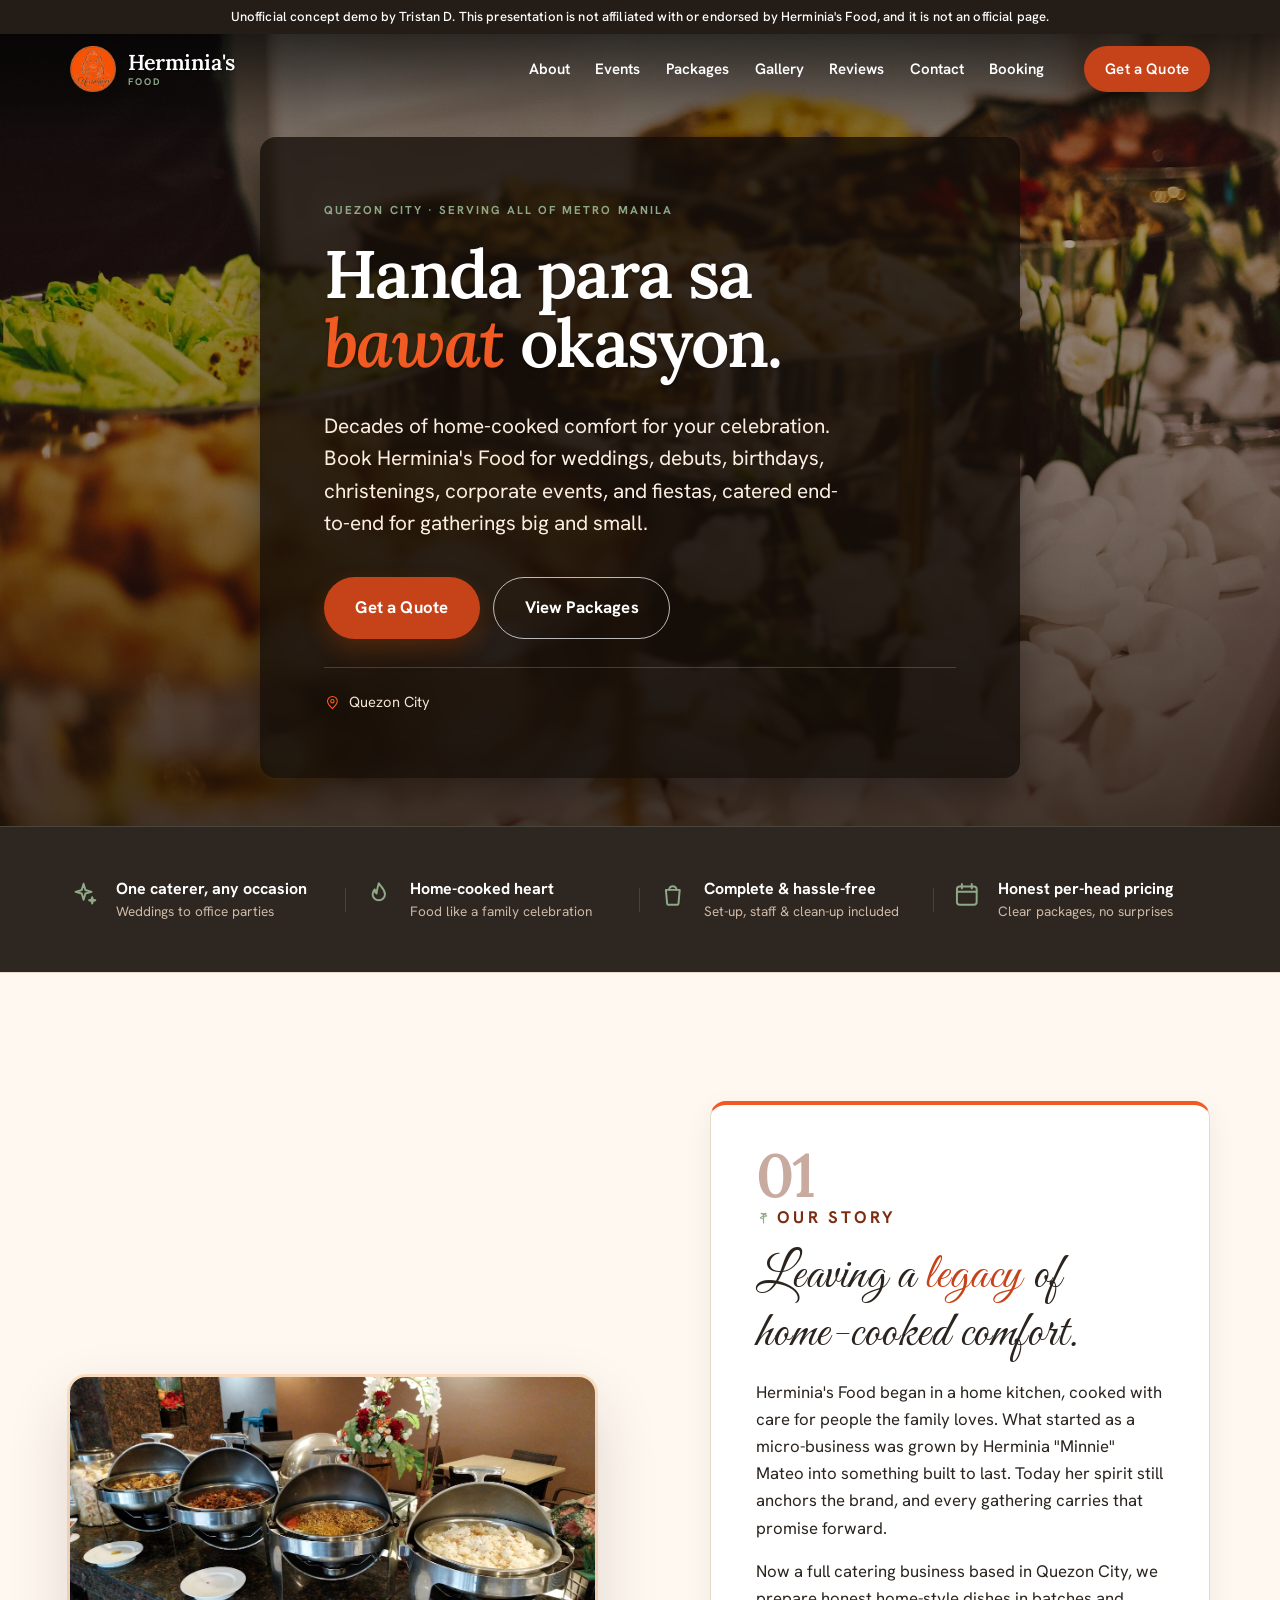
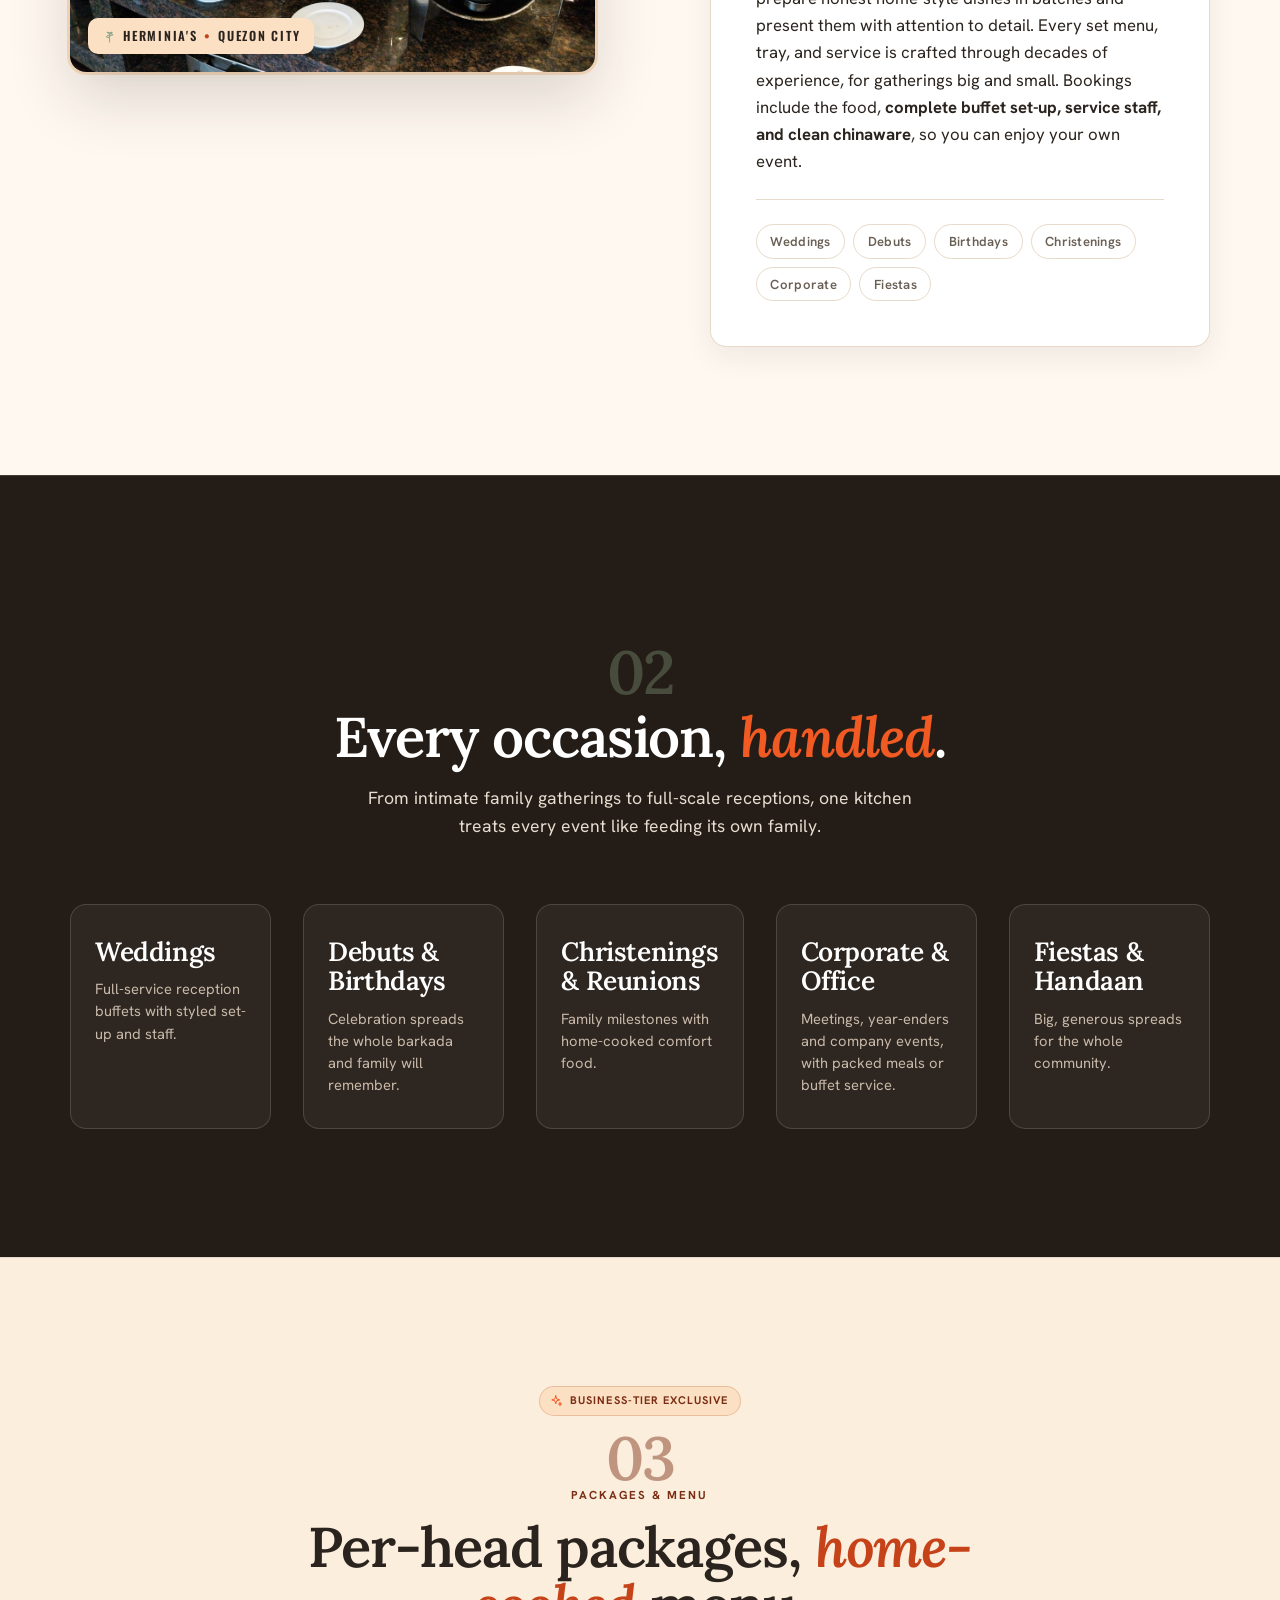
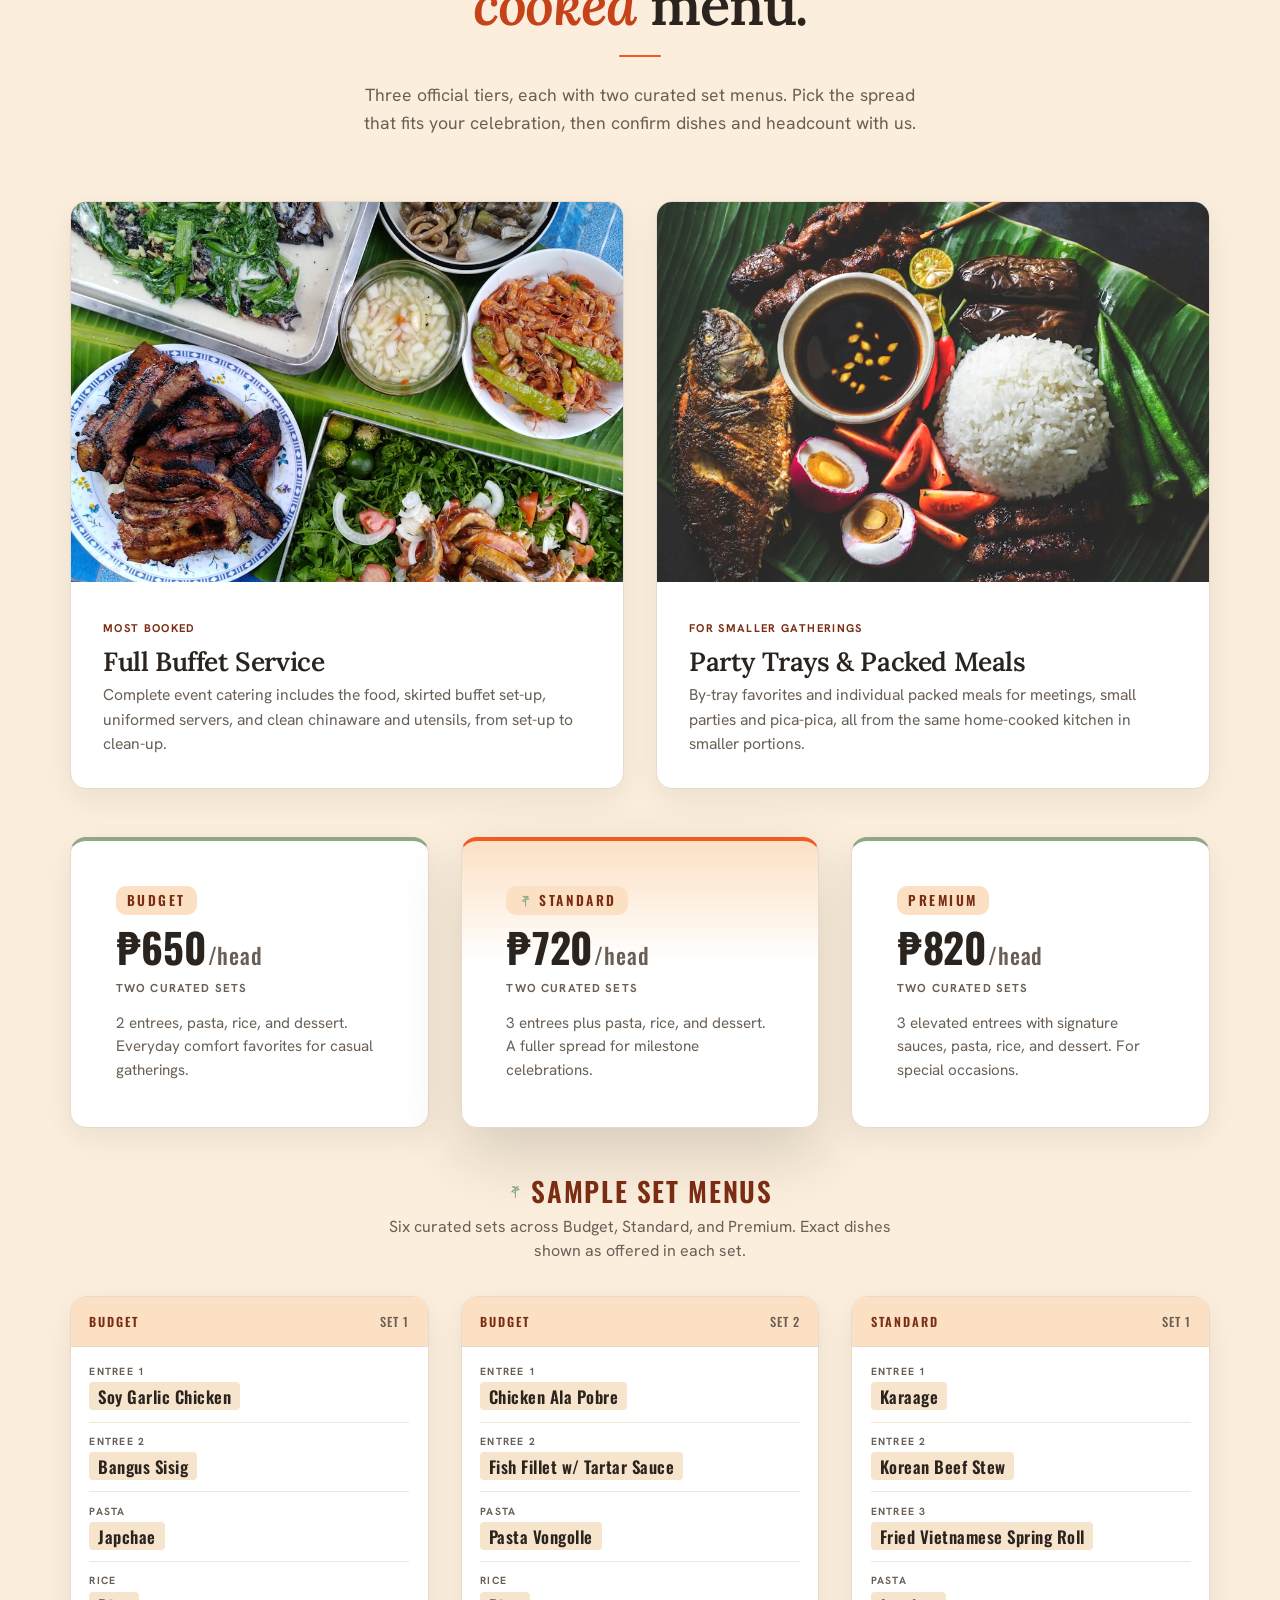
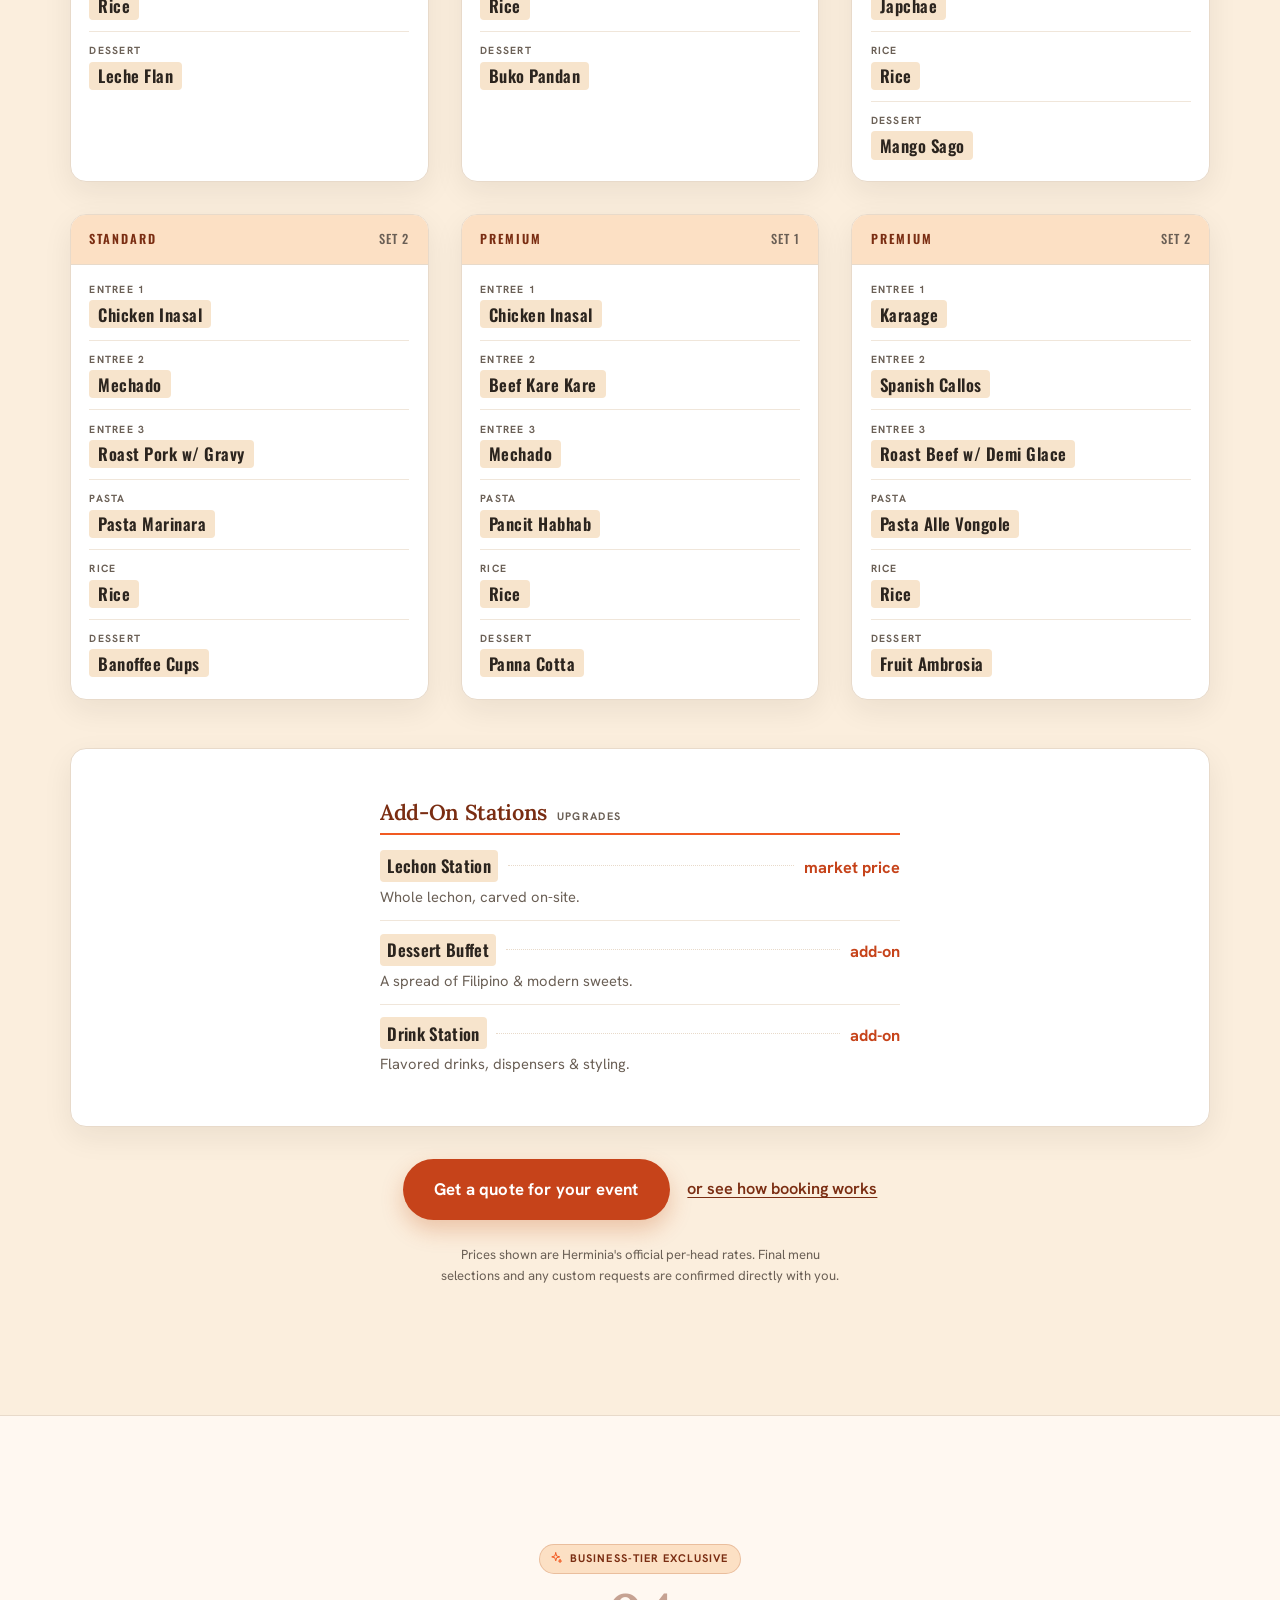
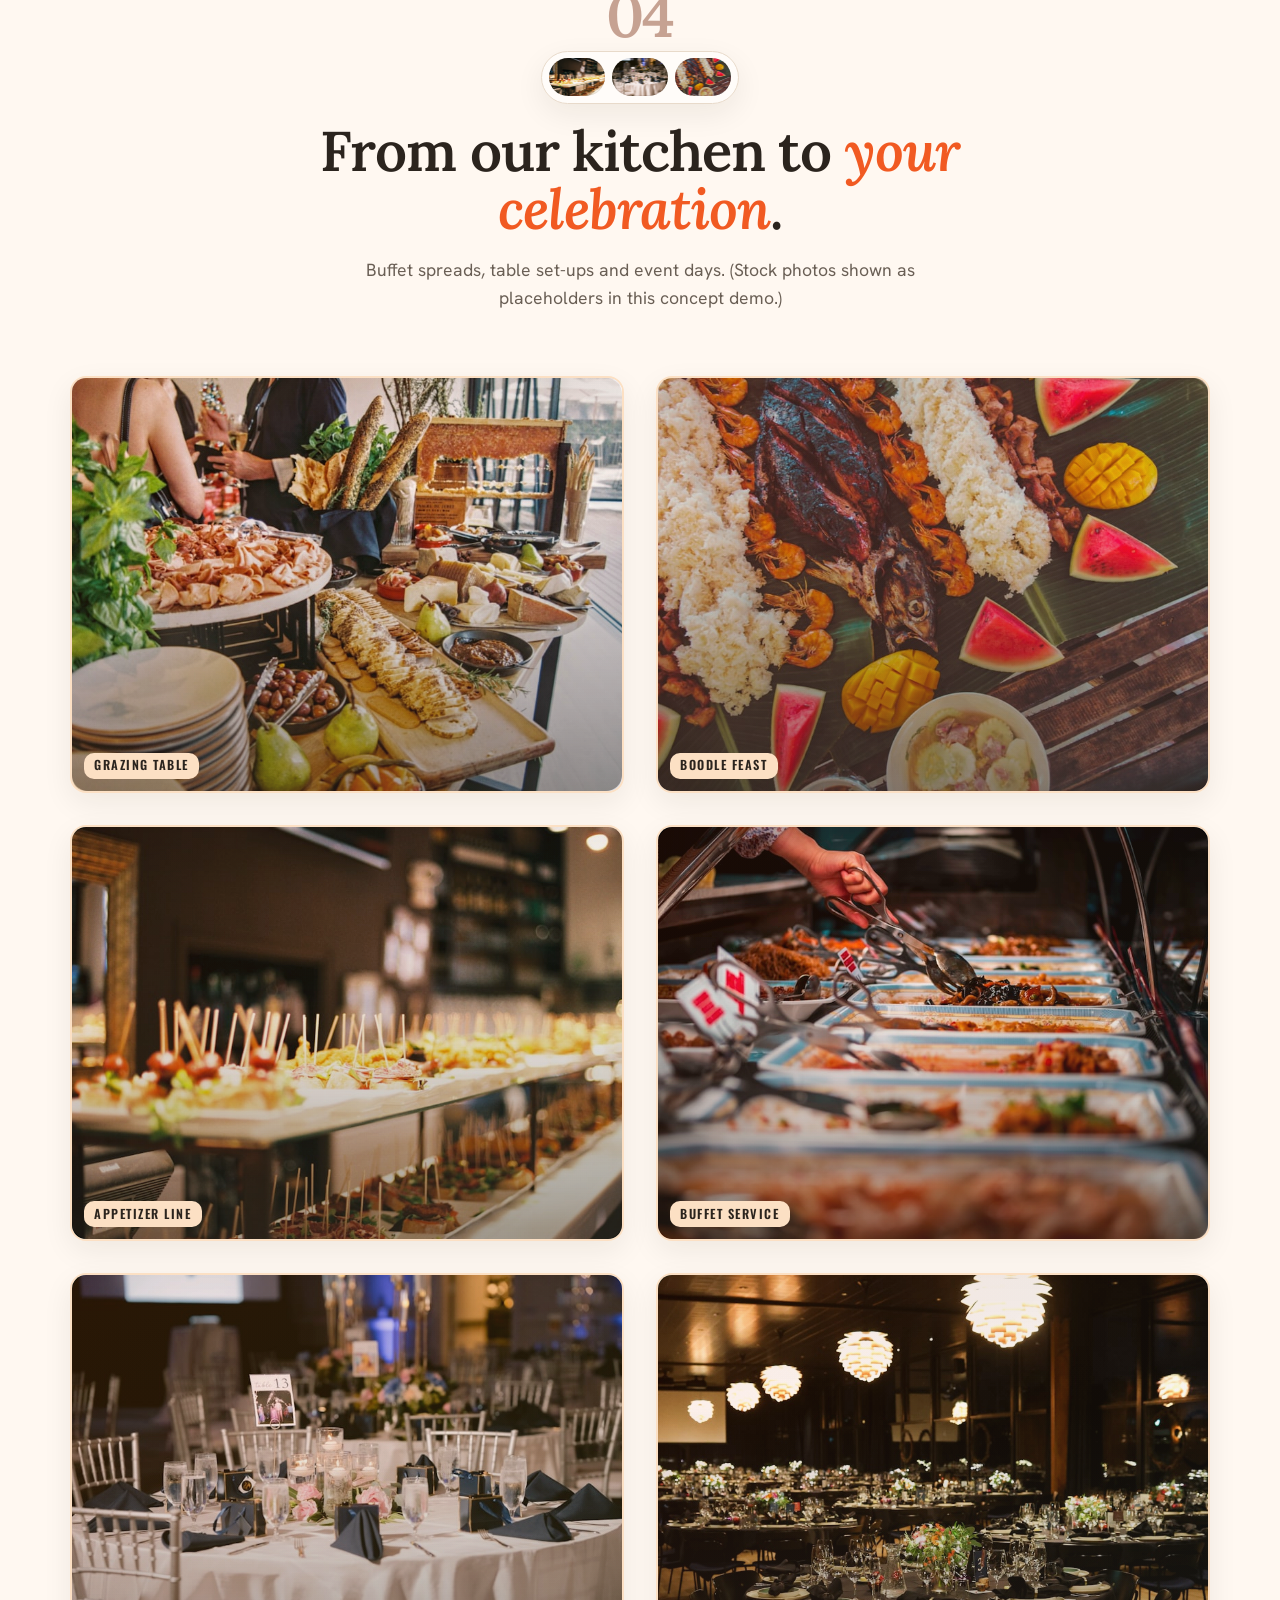
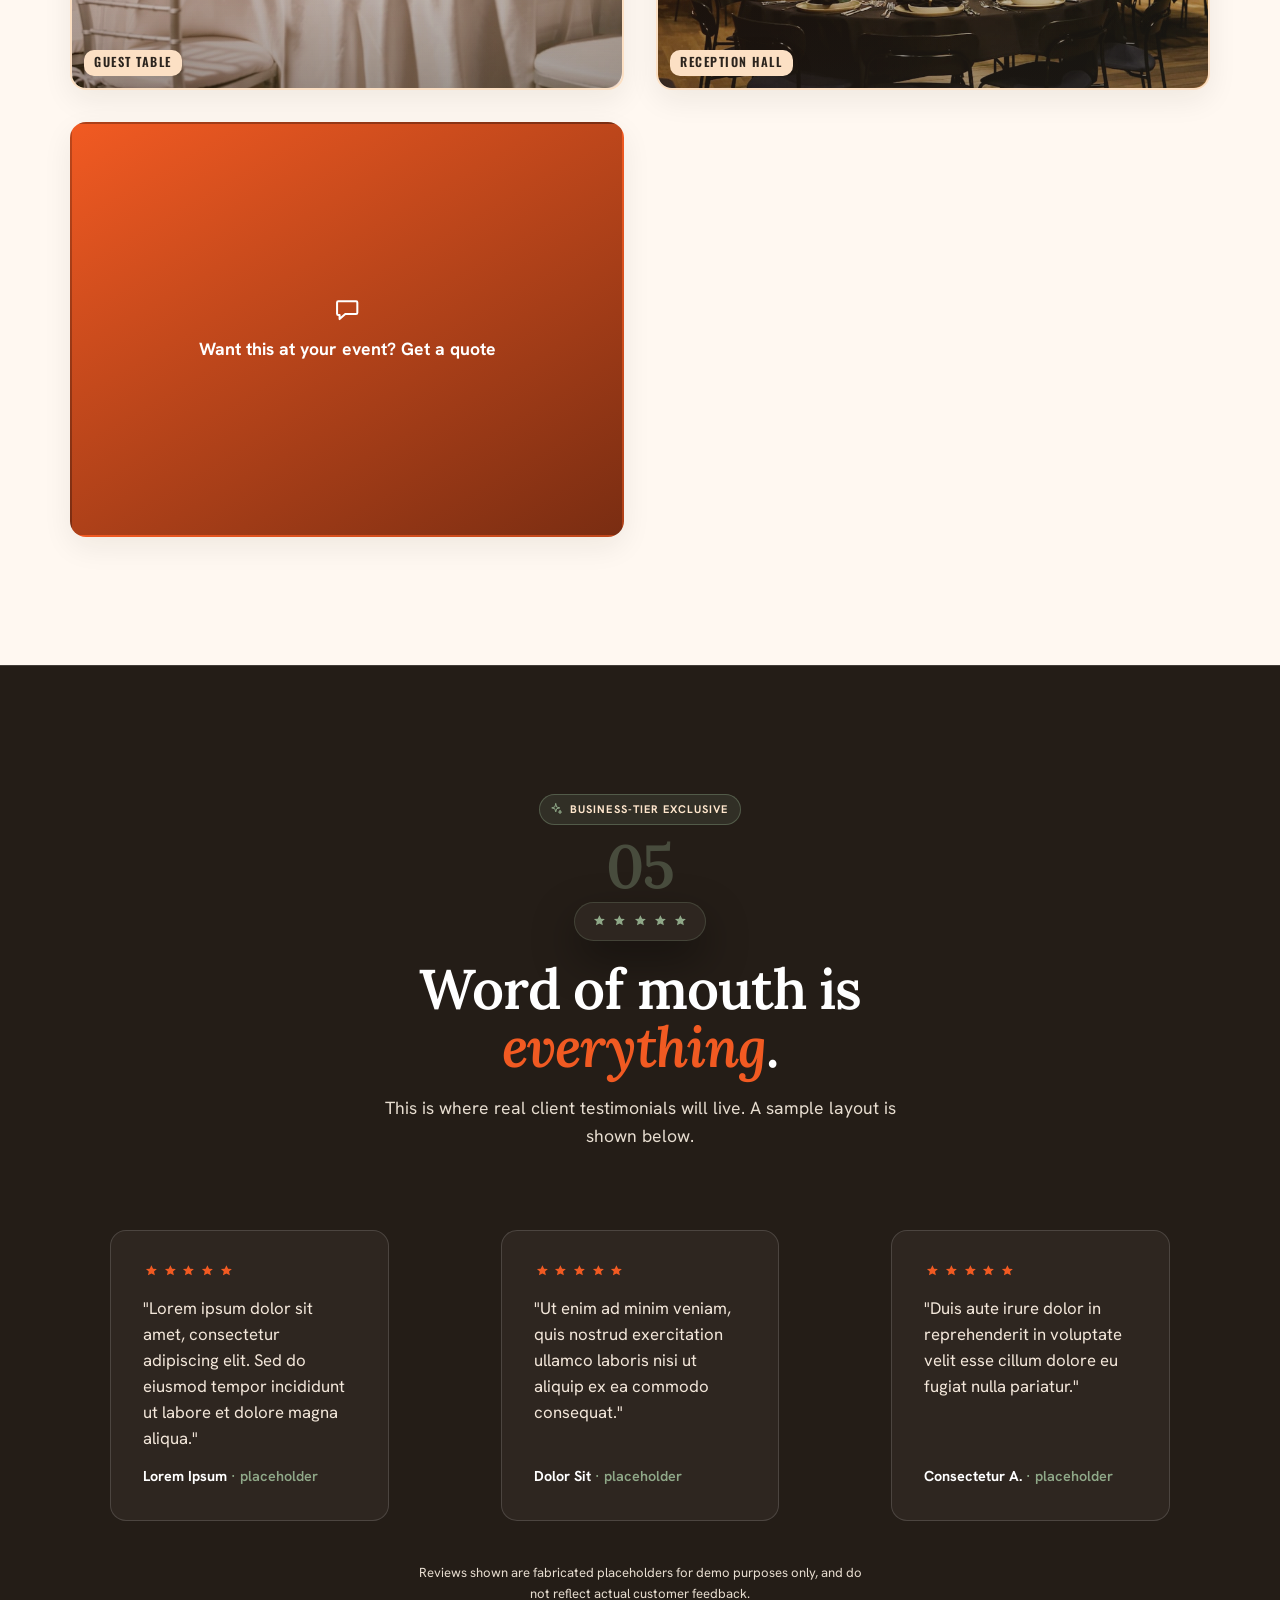
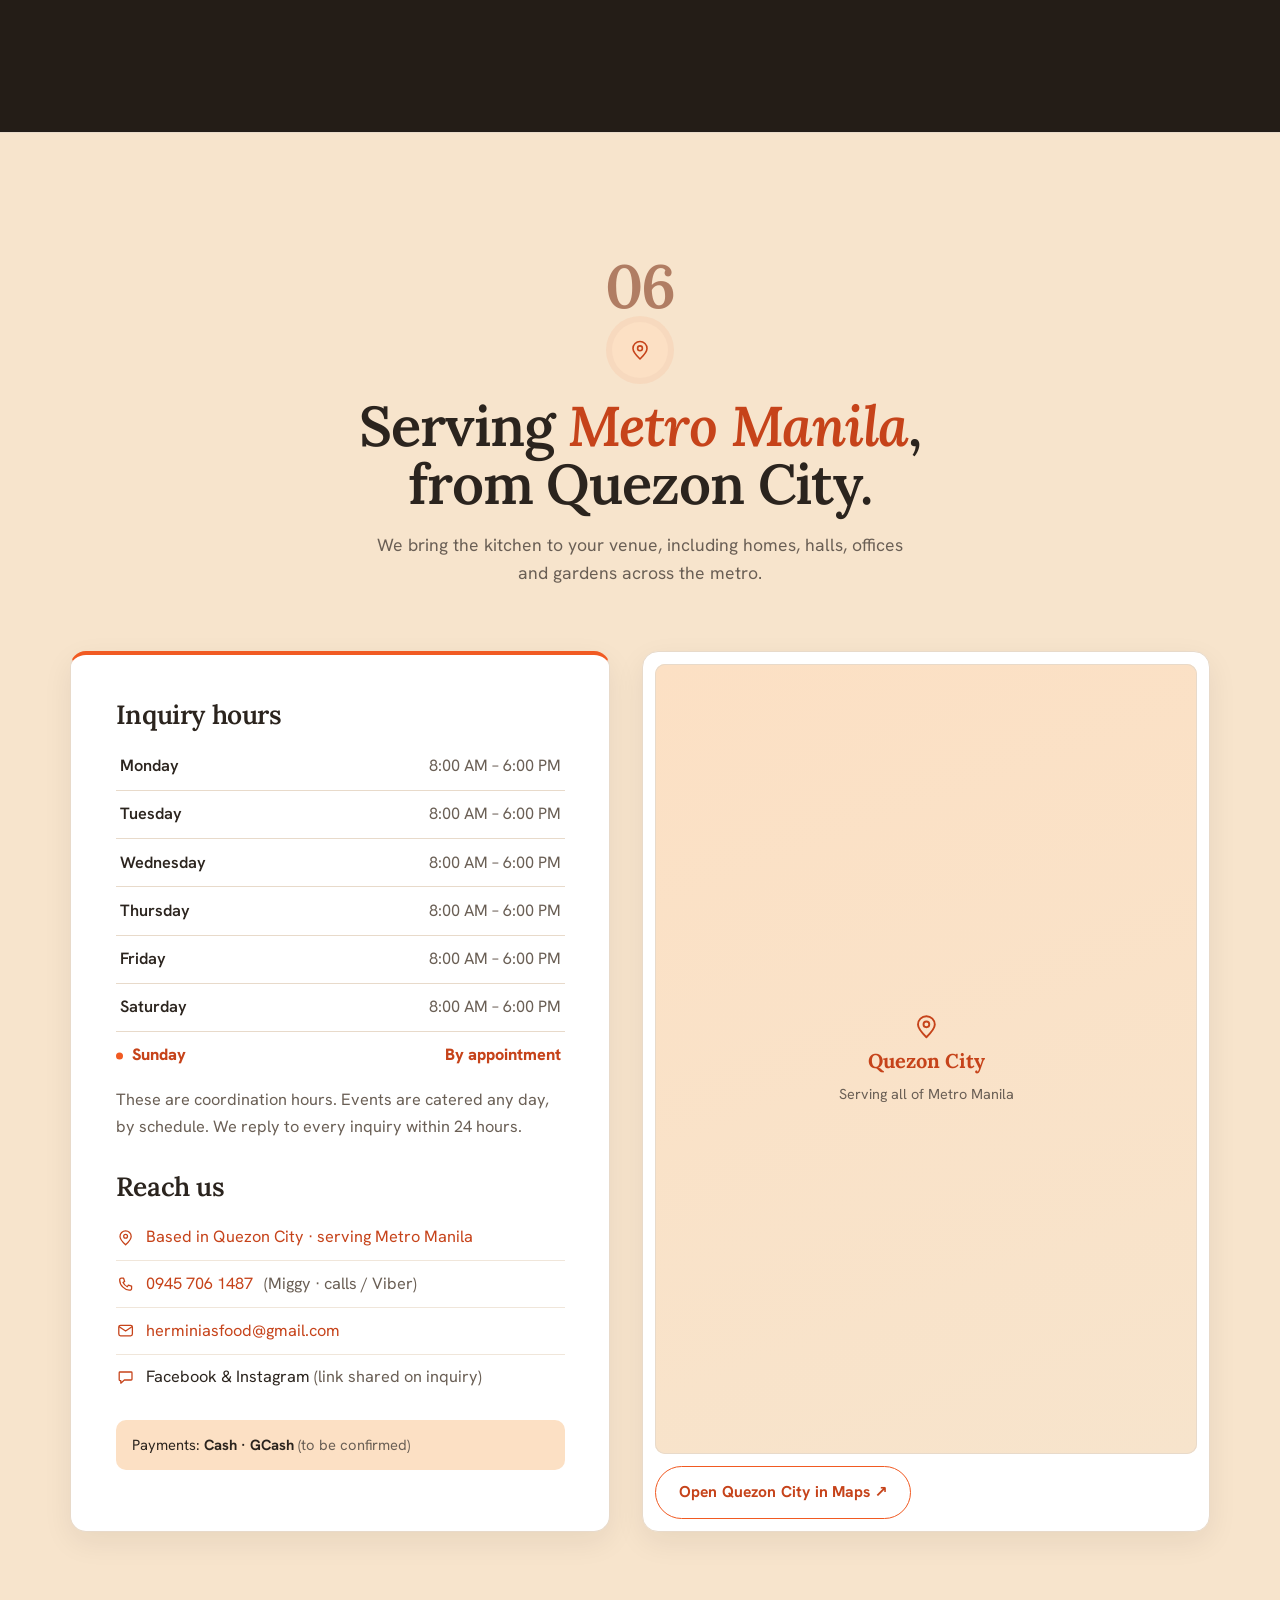
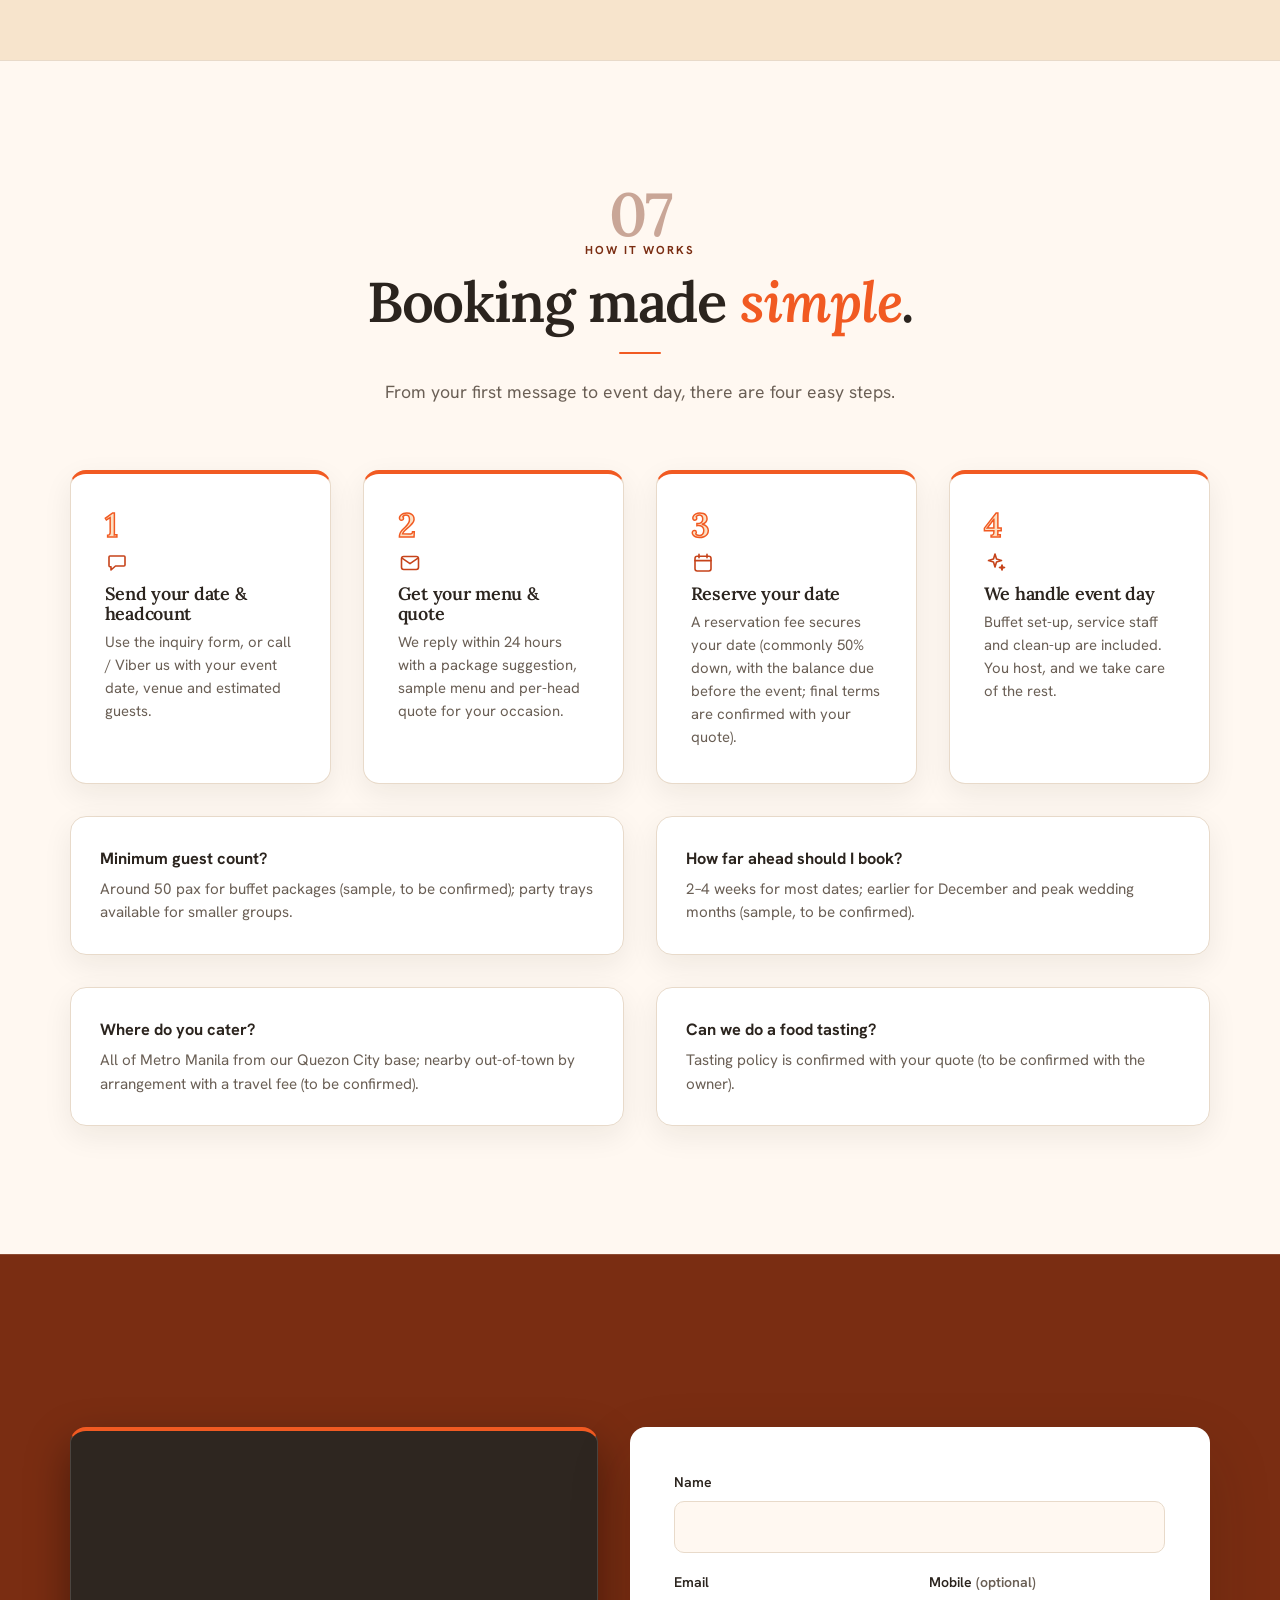
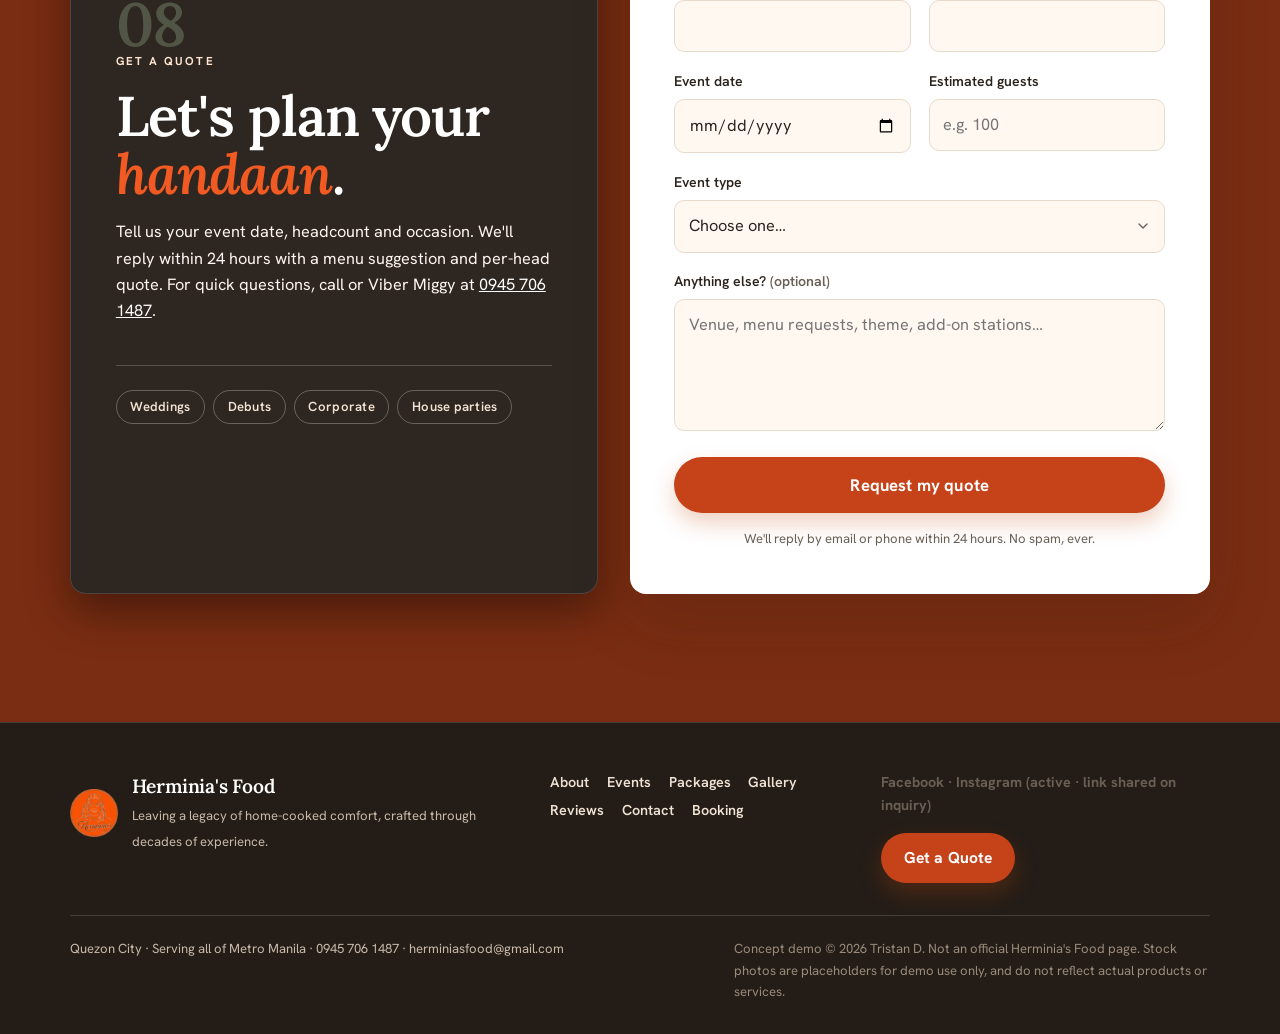
==== commit a92a6e80: "sequence edit" ====
--- a/index.html
+++ b/index.html
@@ -129,8 +129,8 @@
       <a href="#menu">Packages</a>
       <a href="#gallery">Gallery</a>
       <a href="#reviews">Reviews</a>
+      <a href="#visit">Contact</a>
       <a href="#how">Booking</a>
-      <a href="#visit">Contact</a>
       <a class="btn btn-primary nav-cta" href="#book">Get a Quote</a>
     </nav>
 
@@ -154,7 +154,7 @@
       <a class="btn btn-primary btn-lg" href="#book">Get a Quote</a>
       <a class="btn btn-ghost btn-lg" href="#menu">View Packages</a>
     </div>
-    <p class="hero-rating"><svg class="ic" aria-hidden="true"><use href="#i-pin"/></svg> <span><span class="script-tagline">Leaving a legacy of home-cooked comfort</span> · Quezon City</span></p>
+    <p class="hero-rating"><svg class="ic" aria-hidden="true"><use href="#i-pin"/></svg> <span>Quezon City</span></p>
   </div>
 </section>
 
@@ -197,22 +197,15 @@
   <div class="container">
     <div class="flavors-head reveal">
       <span class="section-num" aria-hidden="true">02</span>
-      <div class="flavor-preview" aria-hidden="true">
-        <span class="flavor-dot flavor-dot--original"></span>
-        <span class="flavor-dot flavor-dot--soy"></span>
-        <span class="flavor-dot flavor-dot--yangnyeom"></span>
-        <span class="flavor-dot flavor-dot--buffalo"></span>
-        <span class="flavor-dot flavor-dot--cheese"></span>
-      </div>
       <h2>Every occasion, <em>handled</em>.</h2>
       <p class="flavors-lead">From intimate family gatherings to full-scale receptions, one kitchen treats every event like feeding its own family.</p>
     </div>
     <div class="flavor-grid">
-      <article class="flavor-card reveal"><span class="flavor-swatch flavor-swatch--original" aria-hidden="true"></span><h3>Weddings</h3><p>Full-service reception buffets with styled set-up and staff.</p></article>
-      <article class="flavor-card reveal"><span class="flavor-swatch flavor-swatch--soy" aria-hidden="true"></span><h3>Debuts &amp; Birthdays</h3><p>Celebration spreads the whole barkada and family will remember.</p></article>
-      <article class="flavor-card reveal"><span class="flavor-swatch flavor-swatch--yangnyeom" aria-hidden="true"></span><h3>Christenings &amp; Reunions</h3><p>Family milestones with home-cooked comfort food.</p></article>
-      <article class="flavor-card reveal"><span class="flavor-swatch flavor-swatch--buffalo" aria-hidden="true"></span><h3>Corporate &amp; Office</h3><p>Meetings, year-enders and company events, with packed meals or buffet service.</p></article>
-      <article class="flavor-card reveal"><span class="flavor-swatch flavor-swatch--cheese" aria-hidden="true"></span><h3>Fiestas &amp; Handaan</h3><p>Big, generous spreads for the whole community.</p></article>
+      <article class="flavor-card reveal"><h3>Weddings</h3><p>Full-service reception buffets with styled set-up and staff.</p></article>
+      <article class="flavor-card reveal"><h3>Debuts &amp; Birthdays</h3><p>Celebration spreads the whole barkada and family will remember.</p></article>
+      <article class="flavor-card reveal"><h3>Christenings &amp; Reunions</h3><p>Family milestones with home-cooked comfort food.</p></article>
+      <article class="flavor-card reveal"><h3>Corporate &amp; Office</h3><p>Meetings, year-enders and company events, with packed meals or buffet service.</p></article>
+      <article class="flavor-card reveal"><h3>Fiestas &amp; Handaan</h3><p>Big, generous spreads for the whole community.</p></article>
     </div>
   </div>
 </section>
@@ -484,14 +477,73 @@
 </section>
 
 <!-- ============================================================= -->
-<!-- HOW BOOKING WORKS (new section for the catering vertical)      -->
+<!-- CONTACT: COVERAGE + INQUIRY HOURS                              -->
+<!-- ============================================================= -->
+<section class="section visit" id="visit">
+  <div class="container">
+    <div class="visit-head reveal">
+      <span class="section-num" aria-hidden="true">06</span>
+      <span class="section-anchor" aria-hidden="true"><svg class="ic" aria-hidden="true"><use href="#i-pin"/></svg></span>
+      <h2>Serving <em>Metro Manila</em>, from Quezon City.</h2>
+      <p class="visit-lead">We bring the kitchen to your venue, including homes, halls, offices and gardens across the metro.</p>
+    </div>
+
+    <div class="visit-grid">
+      <!-- Hours + contact -->
+      <div class="visit-card visit-info reveal">
+        <h3>Inquiry hours</h3>
+        <table class="hours" id="hours">
+          <tbody>
+            <tr data-day="1"><th>Monday</th><td>8:00 AM – 6:00 PM</td></tr>
+            <tr data-day="2"><th>Tuesday</th><td>8:00 AM – 6:00 PM</td></tr>
+            <tr data-day="3"><th>Wednesday</th><td>8:00 AM – 6:00 PM</td></tr>
+            <tr data-day="4"><th>Thursday</th><td>8:00 AM – 6:00 PM</td></tr>
+            <tr data-day="5"><th>Friday</th><td>8:00 AM – 6:00 PM</td></tr>
+            <tr data-day="6"><th>Saturday</th><td>8:00 AM – 6:00 PM</td></tr>
+            <tr data-day="0"><th>Sunday</th><td>By appointment</td></tr>
+          </tbody>
+        </table>
+        <p class="muted">These are coordination hours. Events are catered any day, by schedule. We reply to every inquiry within 24 hours.</p>
+
+        <h3 class="mt">Reach us</h3>
+        <ul class="contact-list">
+          <li><svg class="ic" aria-hidden="true"><use href="#i-pin"/></svg><a href="https://maps.google.com/?q=Quezon+City" target="_blank" rel="noopener">Based in Quezon City · serving Metro Manila</a></li>
+          <li><svg class="ic" aria-hidden="true"><use href="#i-phone"/></svg><a href="tel:+639457061487">0945 706 1487</a> <span class="muted">(Miggy · calls / Viber)</span></li>
+          <li><svg class="ic" aria-hidden="true"><use href="#i-mail"/></svg><a href="mailto:herminiasfood@gmail.com">herminiasfood@gmail.com</a></li>
+          <li><svg class="ic" aria-hidden="true"><use href="#i-chat"/></svg><span>Facebook &amp; Instagram <span class="muted">(link shared on inquiry)</span></span></li>
+        </ul>
+
+        <p class="pay">Payments: <strong>Cash · GCash</strong> <span class="muted">(to be confirmed)</span></p>
+      </div>
+
+      <!-- Map: generalized city-level embed with styled fallback behind it -->
+      <div class="visit-card visit-map reveal">
+        <div class="map-embed">
+          <div class="map-fallback" aria-hidden="true">
+            <svg class="ic" aria-hidden="true"><use href="#i-pin"/></svg>
+            <strong>Quezon City</strong>
+            <span>Serving all of Metro Manila</span>
+          </div>
+          <iframe
+            title="Map of Quezon City, Herminia's Food service base"
+            src="https://maps.google.com/maps?q=Quezon%20City&t=&z=11&ie=UTF8&iwloc=&output=embed"
+            loading="lazy" referrerpolicy="no-referrer-when-downgrade"></iframe>
+        </div>
+        <a class="btn btn-outline map-btn" href="https://maps.google.com/?q=Quezon+City" target="_blank" rel="noopener">Open Quezon City in Maps ↗</a>
+      </div>
+    </div>
+  </div>
+</section>
+
+<!-- ============================================================= -->
+<!-- HOW BOOKING WORKS (guide for the quote form that follows)      -->
 <!-- Terms marked "sample" are industry-norm defaults; confirm the  -->
 <!-- owner's real booking terms before go-live.                     -->
 <!-- ============================================================= -->
 <section class="section how" id="how">
   <div class="container">
     <div class="section-head reveal">
-      <span class="section-num" aria-hidden="true">06</span>
+      <span class="section-num" aria-hidden="true">07</span>
       <p class="eyebrow">How it works</p>
       <h2>Booking made <em>simple</em>.</h2>
       <p class="section-lead">From your first message to event day, there are four easy steps.</p>
@@ -534,65 +586,6 @@
 </section>
 
 <!-- ============================================================= -->
-<!-- CONTACT: COVERAGE + INQUIRY HOURS                              -->
-<!-- ============================================================= -->
-<section class="section visit" id="visit">
-  <div class="container">
-    <div class="visit-head reveal">
-      <span class="section-num" aria-hidden="true">07</span>
-      <span class="section-anchor" aria-hidden="true"><svg class="ic" aria-hidden="true"><use href="#i-pin"/></svg></span>
-      <h2>Serving <em>Metro Manila</em>, from Quezon City.</h2>
-      <p class="visit-lead">We bring the kitchen to your venue, including homes, halls, offices and gardens across the metro.</p>
-    </div>
-
-    <div class="visit-grid">
-      <!-- Hours + contact -->
-      <div class="visit-card visit-info reveal">
-        <h3>Inquiry hours</h3>
-        <table class="hours" id="hours">
-          <tbody>
-            <tr data-day="1"><th>Monday</th><td>8:00 AM – 6:00 PM</td></tr>
-            <tr data-day="2"><th>Tuesday</th><td>8:00 AM – 6:00 PM</td></tr>
-            <tr data-day="3"><th>Wednesday</th><td>8:00 AM – 6:00 PM</td></tr>
-            <tr data-day="4"><th>Thursday</th><td>8:00 AM – 6:00 PM</td></tr>
-            <tr data-day="5"><th>Friday</th><td>8:00 AM – 6:00 PM</td></tr>
-            <tr data-day="6"><th>Saturday</th><td>8:00 AM – 6:00 PM</td></tr>
-            <tr data-day="0"><th>Sunday</th><td>By appointment</td></tr>
-          </tbody>
-        </table>
-        <p class="muted">These are coordination hours. Events are catered any day, by schedule. We reply to every inquiry within 24 hours.</p>
-
-        <h3 class="mt">Reach us</h3>
-        <ul class="contact-list">
-          <li><svg class="ic" aria-hidden="true"><use href="#i-pin"/></svg><a href="https://maps.google.com/?q=Quezon+City" target="_blank" rel="noopener">Based in Quezon City · serving Metro Manila</a></li>
-          <li><svg class="ic" aria-hidden="true"><use href="#i-phone"/></svg><a href="tel:+639457061487">0945 706 1487</a> <span class="muted">(Miggy · calls / Viber)</span></li>
-          <li><svg class="ic" aria-hidden="true"><use href="#i-mail"/></svg><a href="mailto:herminiasfood@gmail.com">herminiasfood@gmail.com</a></li>
-          <li><svg class="ic" aria-hidden="true"><use href="#i-chat"/></svg><span>Facebook &amp; Instagram <span class="muted">(link shared on inquiry)</span></span></li>
-        </ul>
-
-        <p class="pay">Payments: <strong>Cash · GCash</strong> <span class="muted">(to be confirmed)</span></p>
-      </div>
-
-      <!-- Map: generalized city-level embed with styled fallback behind it -->
-      <div class="visit-card visit-map reveal">
-        <div class="map-embed">
-          <div class="map-fallback" aria-hidden="true">
-            <svg class="ic" aria-hidden="true"><use href="#i-pin"/></svg>
-            <strong>Quezon City</strong>
-            <span>Serving all of Metro Manila</span>
-          </div>
-          <iframe
-            title="Map of Quezon City, Herminia's Food service base"
-            src="https://maps.google.com/maps?q=Quezon%20City&t=&z=11&ie=UTF8&iwloc=&output=embed"
-            loading="lazy" referrerpolicy="no-referrer-when-downgrade"></iframe>
-        </div>
-        <a class="btn btn-outline map-btn" href="https://maps.google.com/?q=Quezon+City" target="_blank" rel="noopener">Open Quezon City in Maps ↗</a>
-      </div>
-    </div>
-  </div>
-</section>
-
-<!-- ============================================================= -->
 <!-- GET A QUOTE / INQUIRY (Formspree)                              -->
 <!-- ============================================================= -->
 <section class="section book section--brand" id="book">
@@ -681,8 +674,8 @@
       <a href="#menu">Packages</a>
       <a href="#gallery">Gallery</a>
       <a href="#reviews">Reviews</a>
+      <a href="#visit">Contact</a>
       <a href="#how">Booking</a>
-      <a href="#visit">Contact</a>
     </nav>
     <div class="footer-connect">
       <div class="footer-social">
--- a/styles.css
+++ b/styles.css
@@ -450,15 +450,6 @@
   margin: 1.1rem auto 0;
 }
 
-.flavors-head .flavor-preview { margin-bottom: 1.1rem; }
-.flavor-preview { display: flex; justify-content: center; gap: .55rem; margin-bottom: 1.3rem; }
-.flavor-dot { width: 13px; height: 13px; border-radius: 50%; box-shadow: 0 0 0 3px rgba(20,13,8,.4); }
-.flavor-dot--original  { background: radial-gradient(circle at 32% 28%, #FBD79A, #C97A2B 82%); }
-.flavor-dot--soy       { background: radial-gradient(circle at 32% 28%, #D9AE6C, #6B4423 82%); }
-.flavor-dot--yangnyeom { background: radial-gradient(circle at 32% 28%, #F27A44, #A11C0B 82%); }
-.flavor-dot--buffalo   { background: radial-gradient(circle at 32% 28%, #E08556, #7A2810 82%); }
-.flavor-dot--cheese    { background: radial-gradient(circle at 32% 28%, #FBF0CB, #E3C36B 82%); }
-
 .flavor-grid { display: grid; grid-template-columns: repeat(5,1fr); gap: var(--gap); }
 .flavor-card {
   background: var(--espresso-2); border: 1px solid var(--line-dark); border-radius: var(--radius);
@@ -466,22 +457,8 @@
   transition: transform .2s ease, border-color .2s ease;
 }
 .flavor-card:hover { transform: translateY(-4px); border-color: rgba(143,168,136,.5); }
-.flavor-card h3 { color: #fff; margin-bottom: .35em; }
+.flavor-card h3 { color: #fff; margin: 0 0 .45em; }
 .flavor-card p { font-size: .92rem; color: #c8b9a9; margin: 0; line-height: 1.5; }
-
-.flavor-swatch {
-  display: block;
-  width: 52px;
-  height: 52px;
-  margin-bottom: 1.1rem;
-  border-radius: 42% 58% 60% 40% / 45% 45% 55% 55%;
-  box-shadow: inset 0 -6px 10px rgba(0,0,0,.22), 0 6px 14px rgba(0,0,0,.3);
-}
-.flavor-swatch--original  { background: radial-gradient(circle at 32% 26%, #FBD79A, #C97A2B 82%); }
-.flavor-swatch--soy       { background: radial-gradient(circle at 32% 26%, #D9AE6C, #6B4423 82%); }
-.flavor-swatch--yangnyeom { background: radial-gradient(circle at 32% 26%, #F27A44, #A11C0B 82%); }
-.flavor-swatch--buffalo   { background: radial-gradient(circle at 32% 26%, #E08556, #7A2810 82%); }
-.flavor-swatch--cheese    { background: radial-gradient(circle at 32% 26%, #FBF0CB, #E3C36B 82%); }
 
 /* ---------- menu ---------- */
 .menu { background: var(--cream-2); }
@@ -1122,18 +1099,13 @@
   color: var(--sage);
 }
 
-/* script accents ONLY: tagline (2–4 rules total for --font-script) */
+/* script accents: About tagline only (hero location line is plain) */
 .script-tagline {
   font-family: var(--font-script);
   font-weight: 400;
   letter-spacing: .01em;
   text-transform: none;
   line-height: 1.15;
-}
-.hero-rating .script-tagline {
-  font-family: var(--font-script);
-  font-size: 1.35rem;
-  color: #fdeee2;
 }
 .about-tagline.script-tagline {
   font-family: var(--font-script);
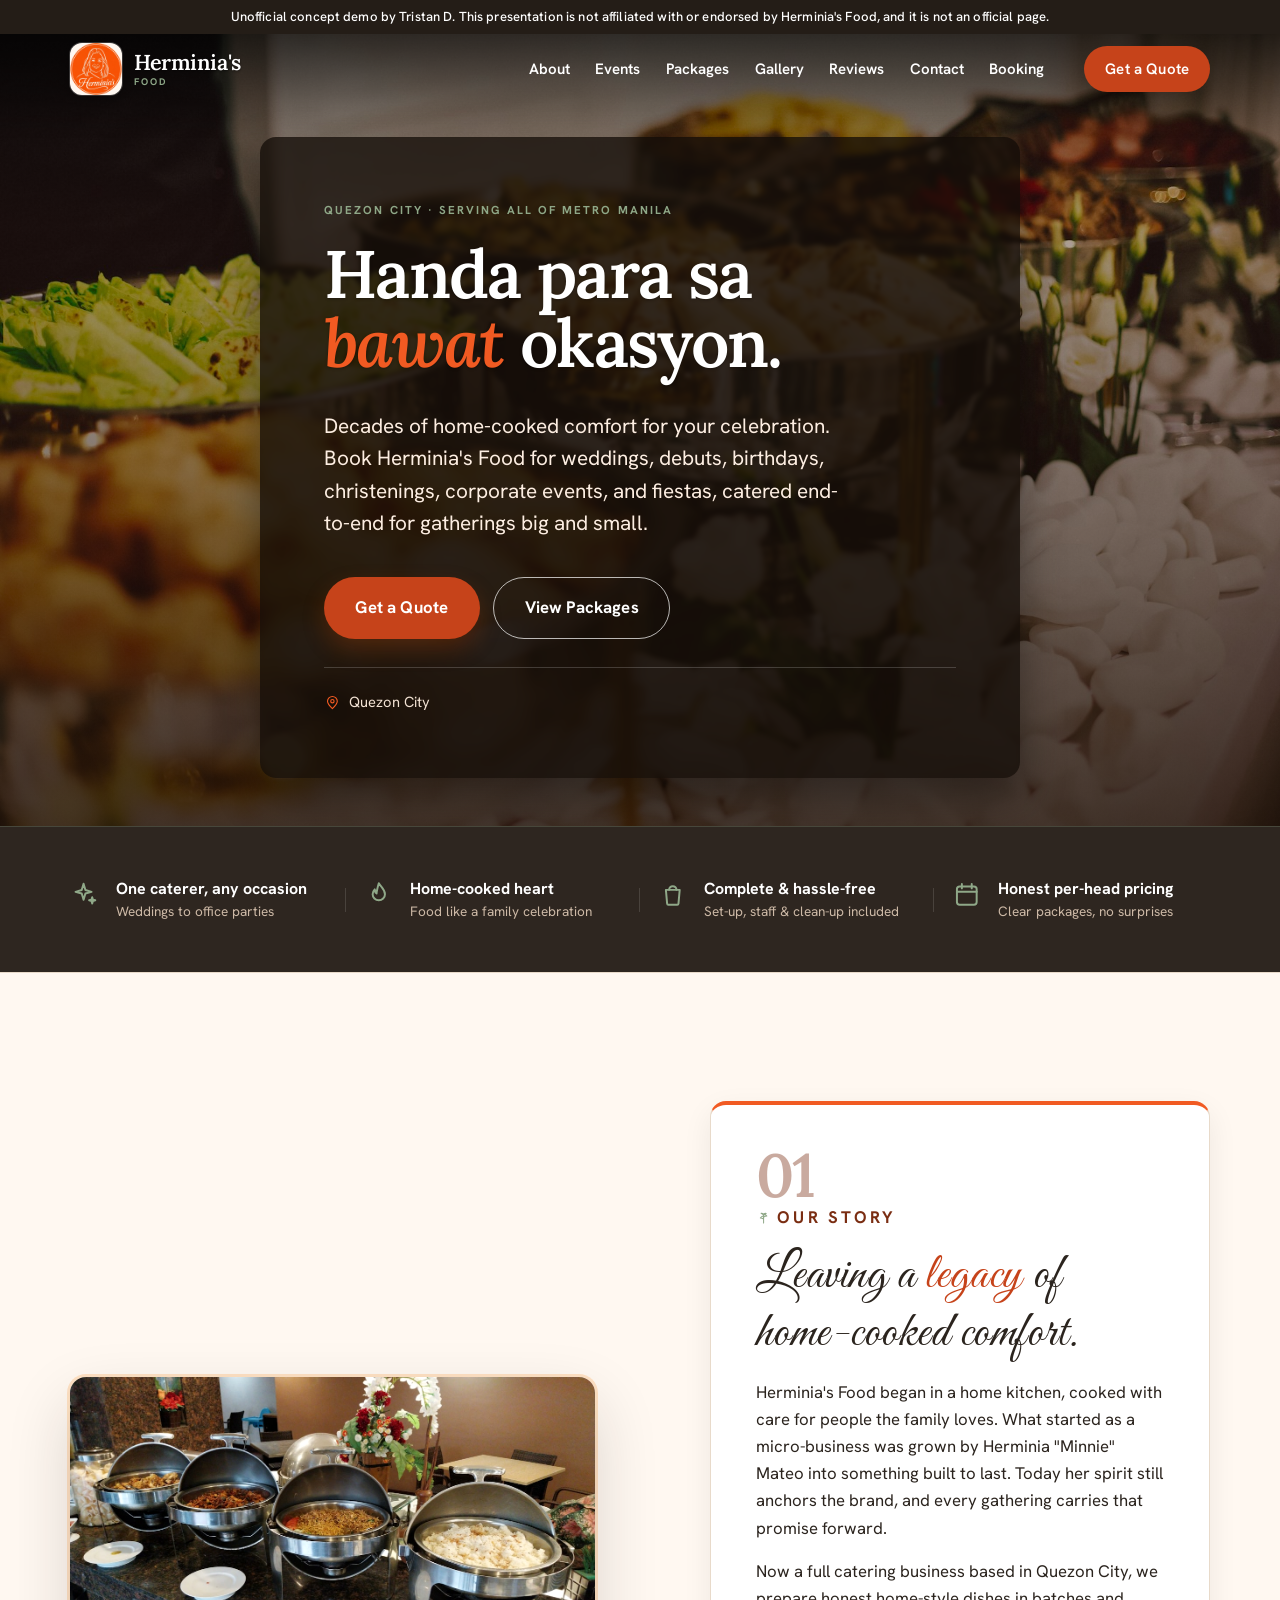
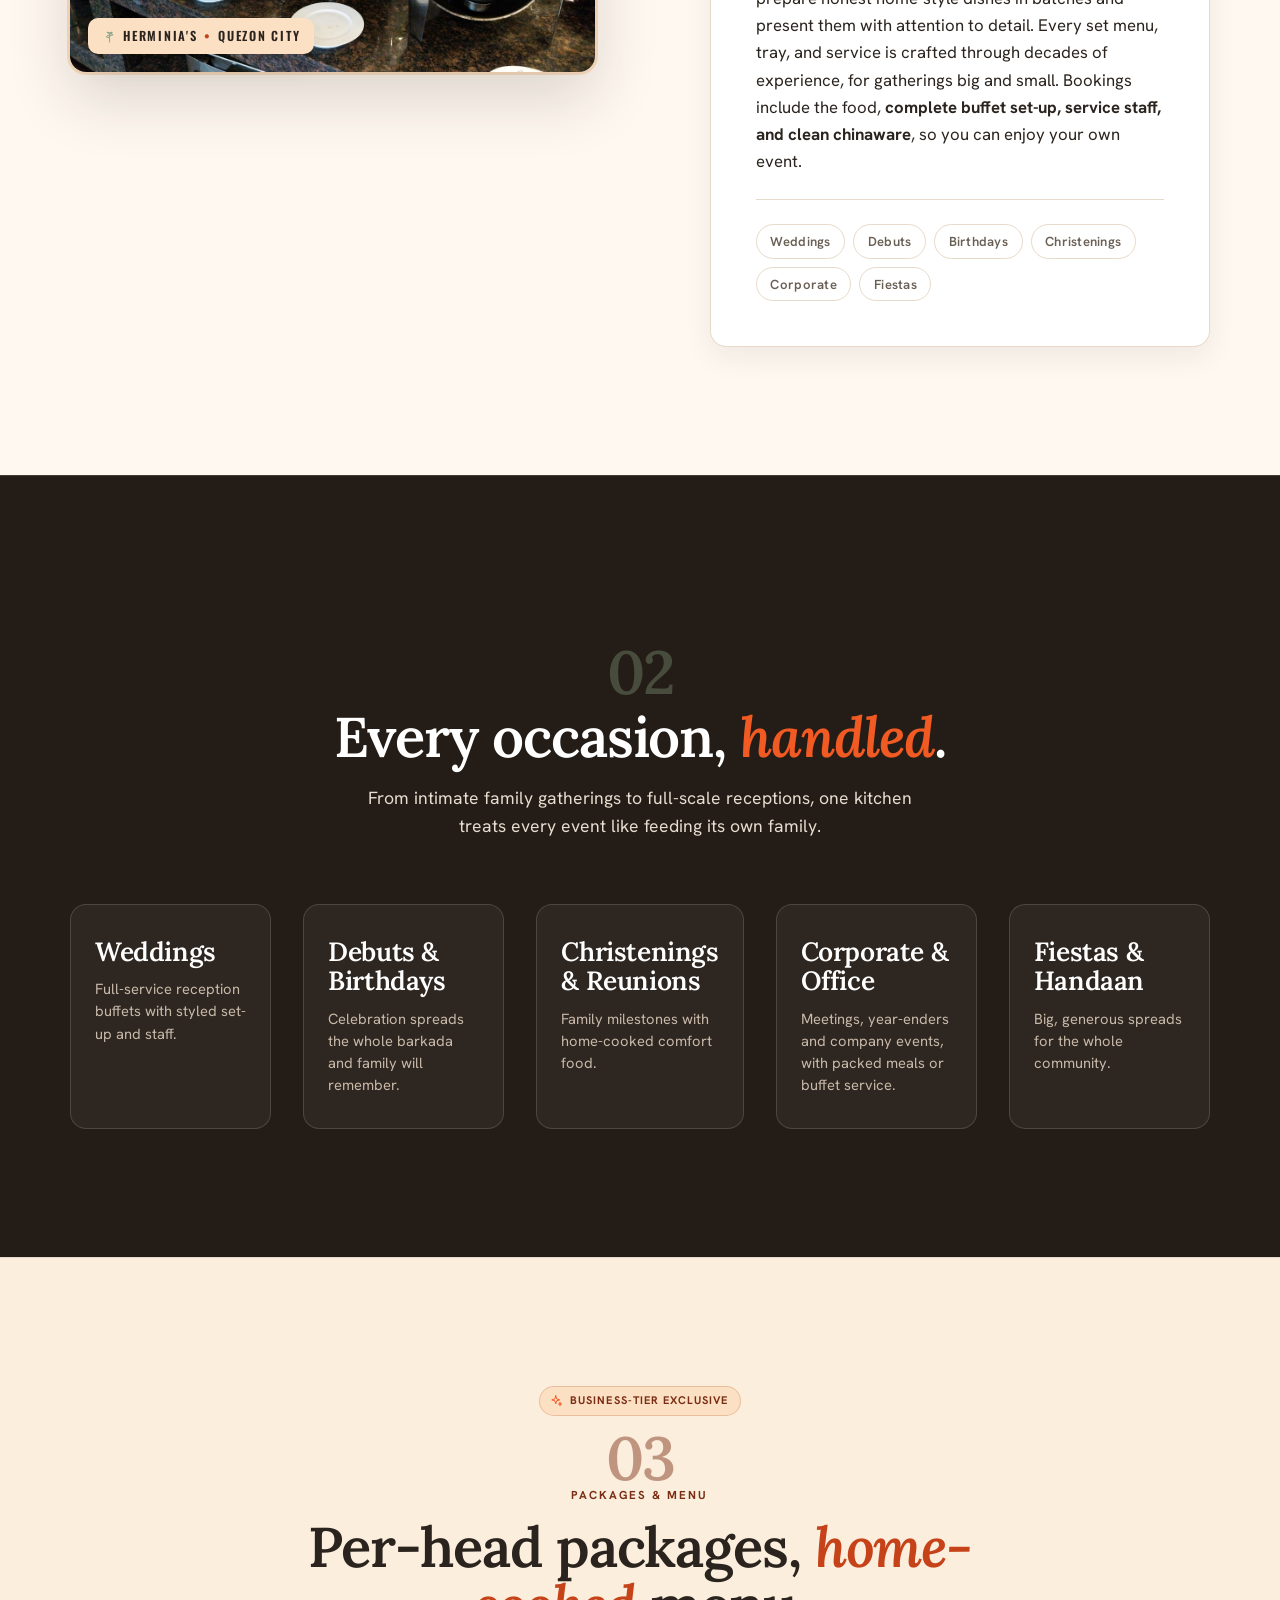
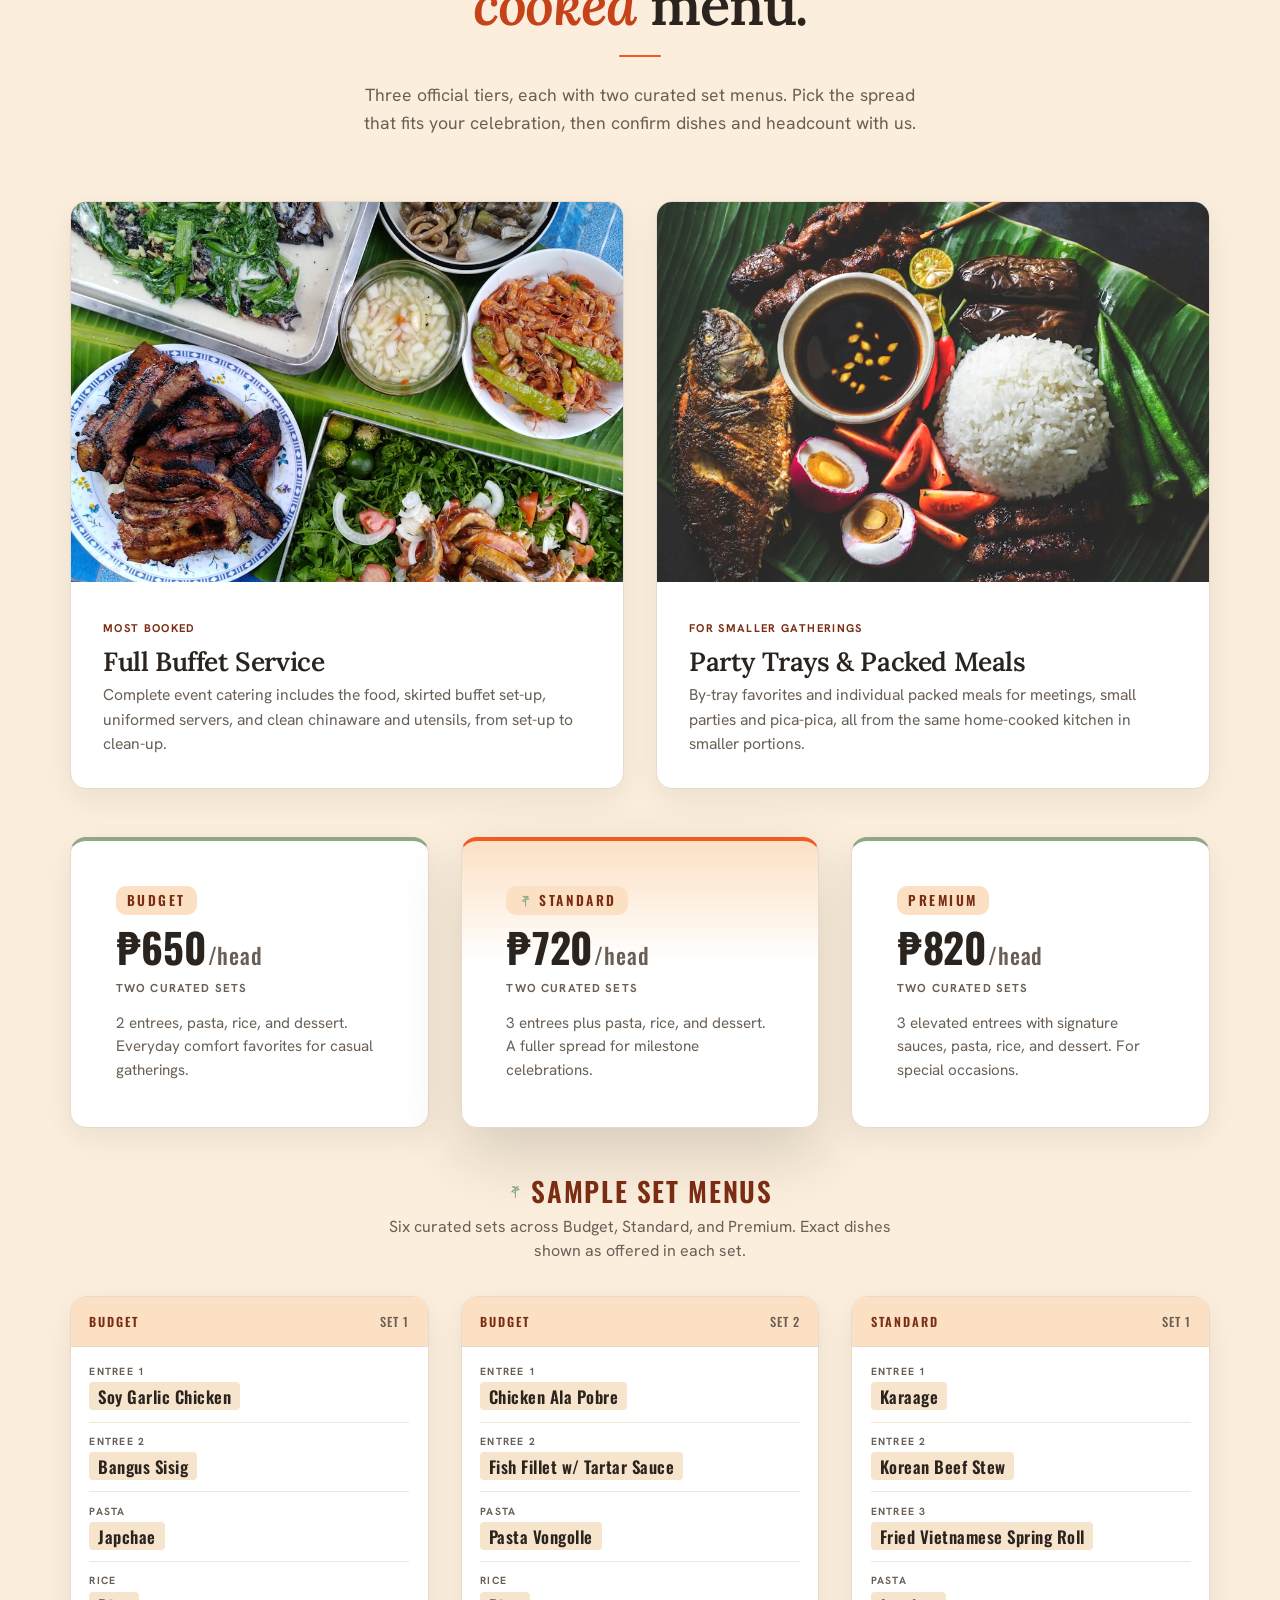
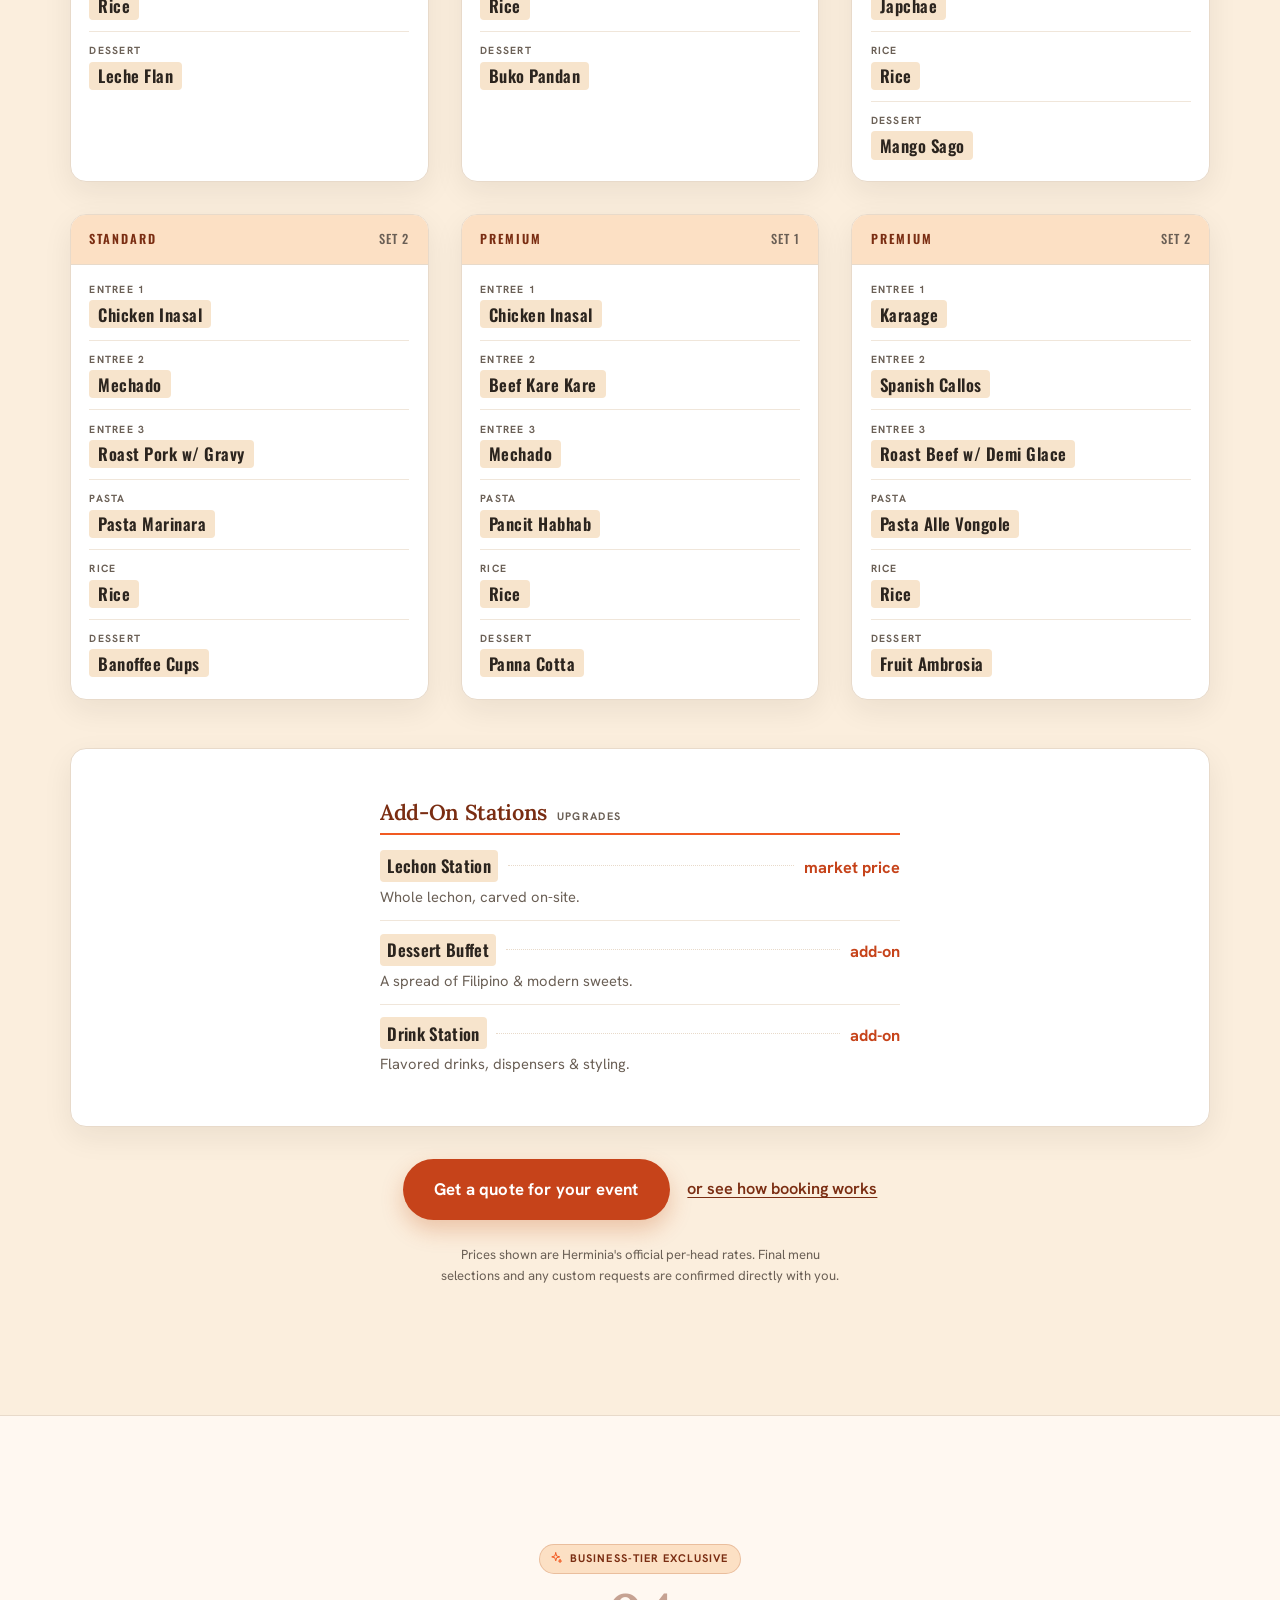
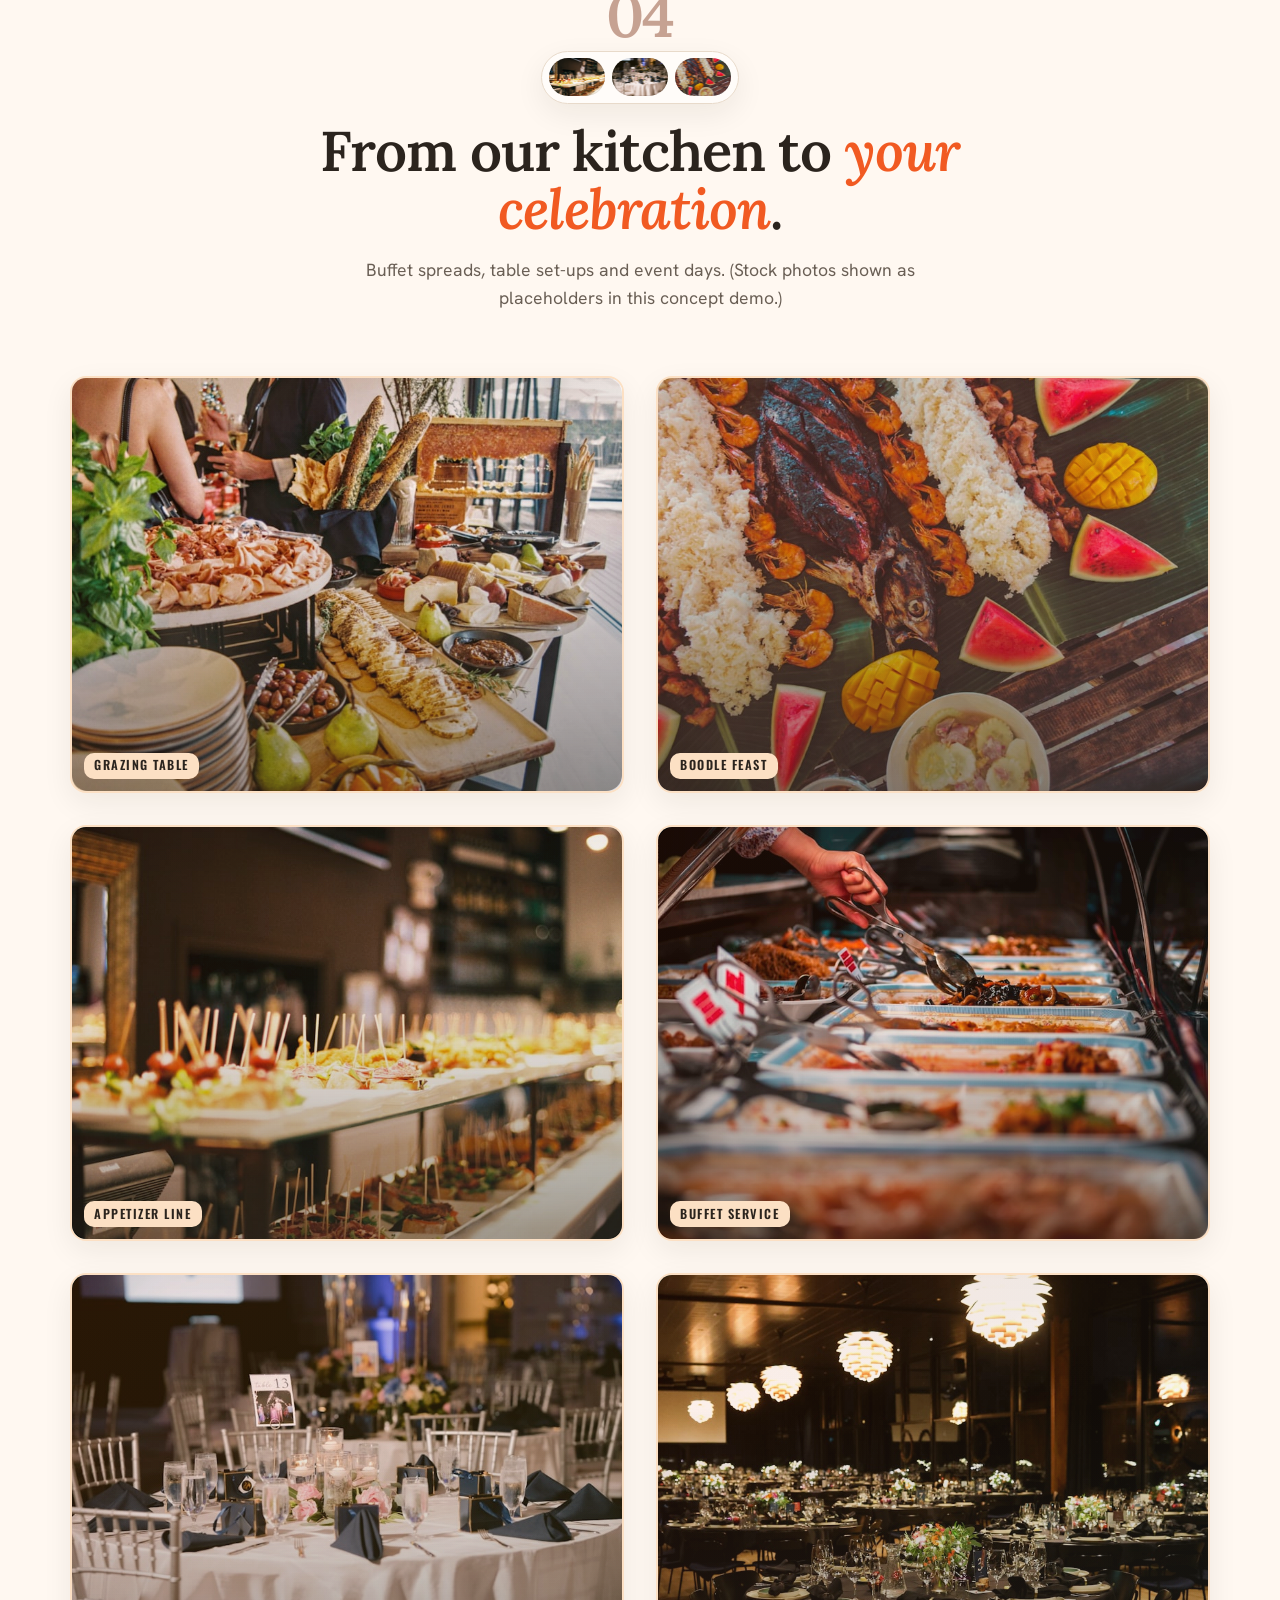
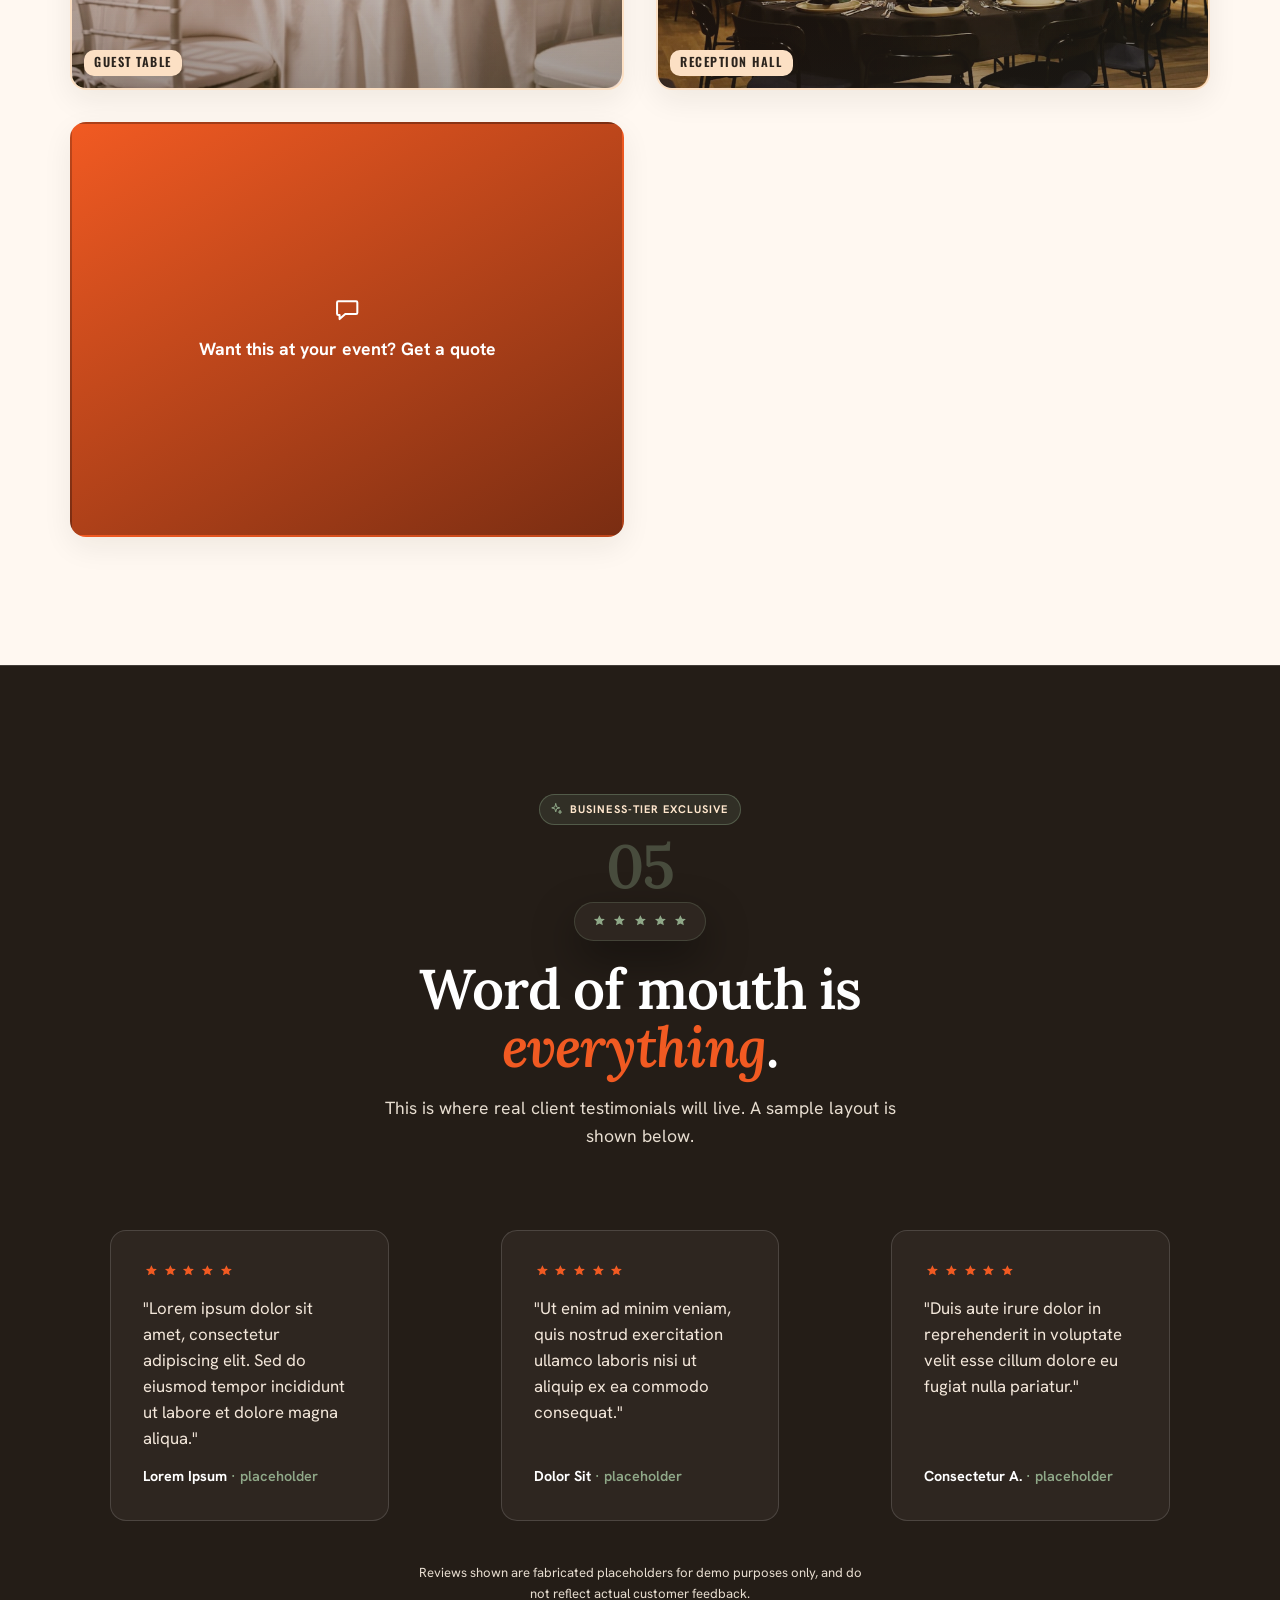
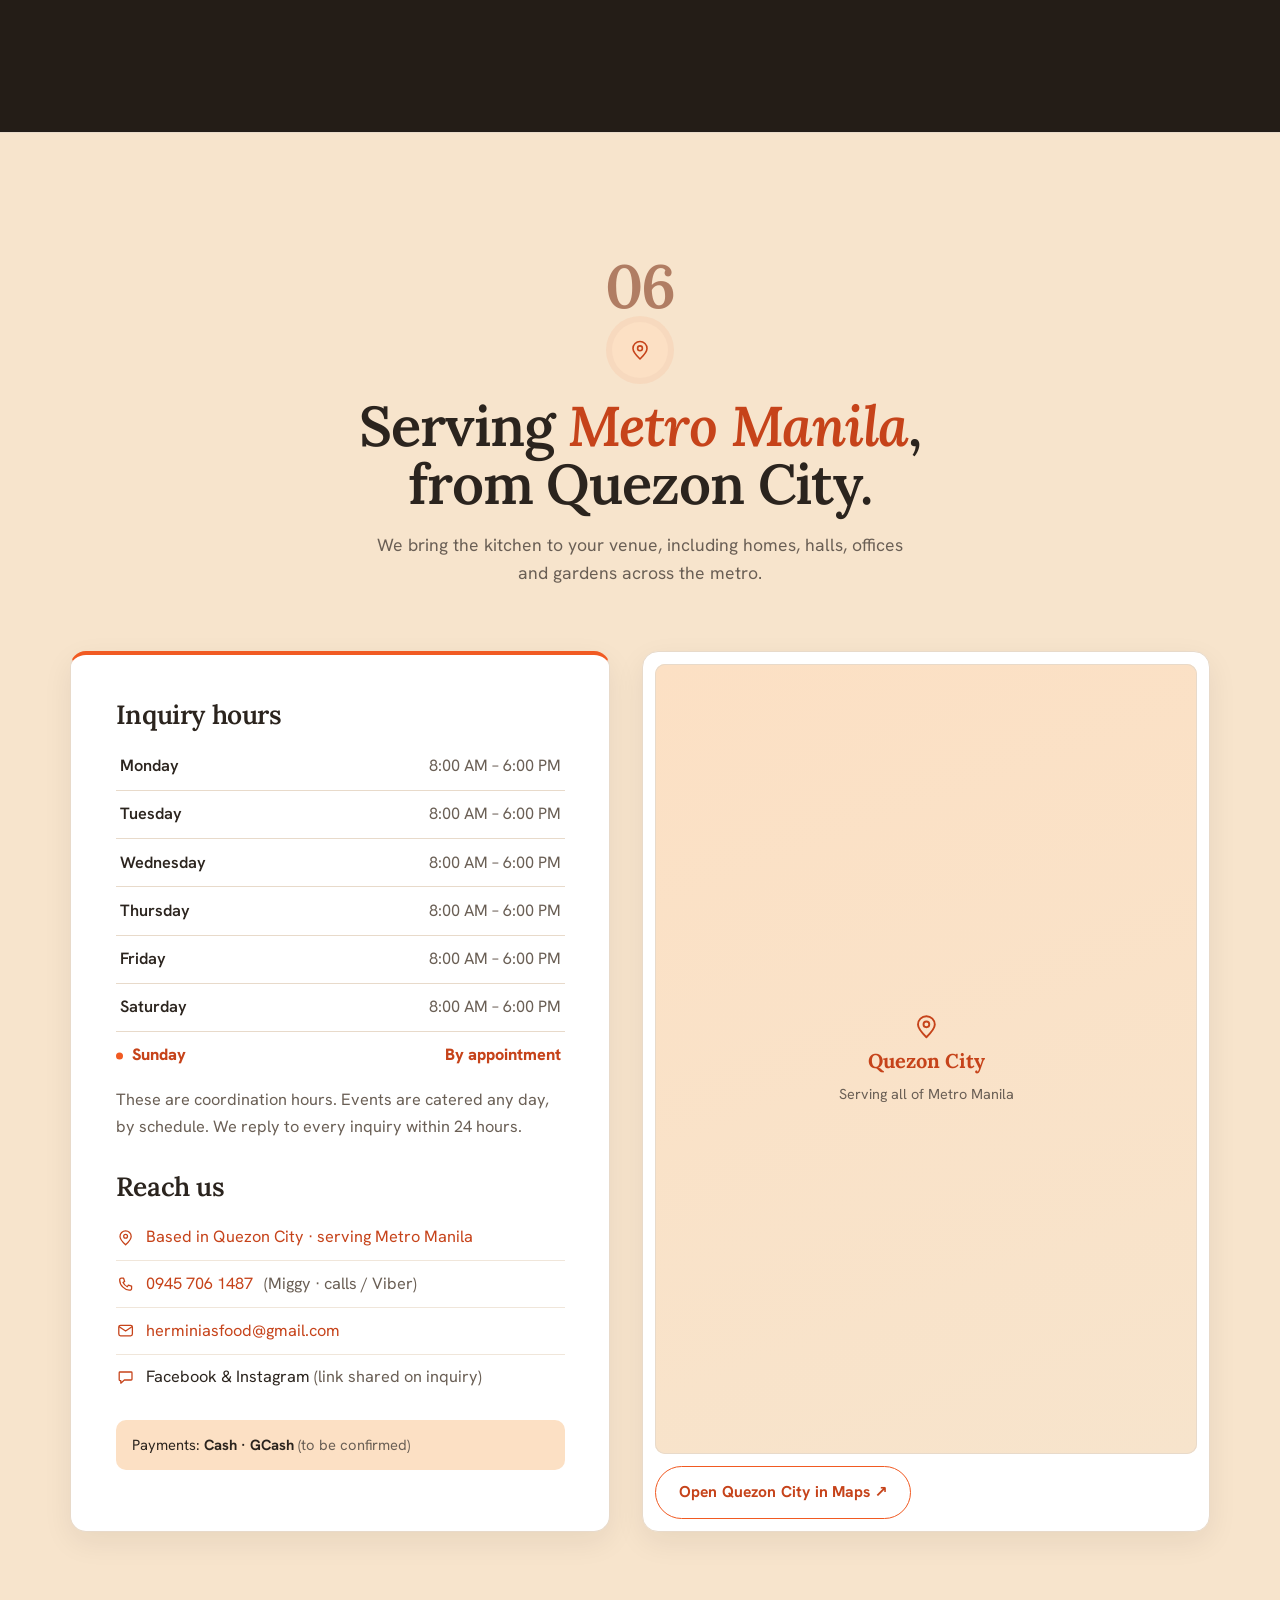
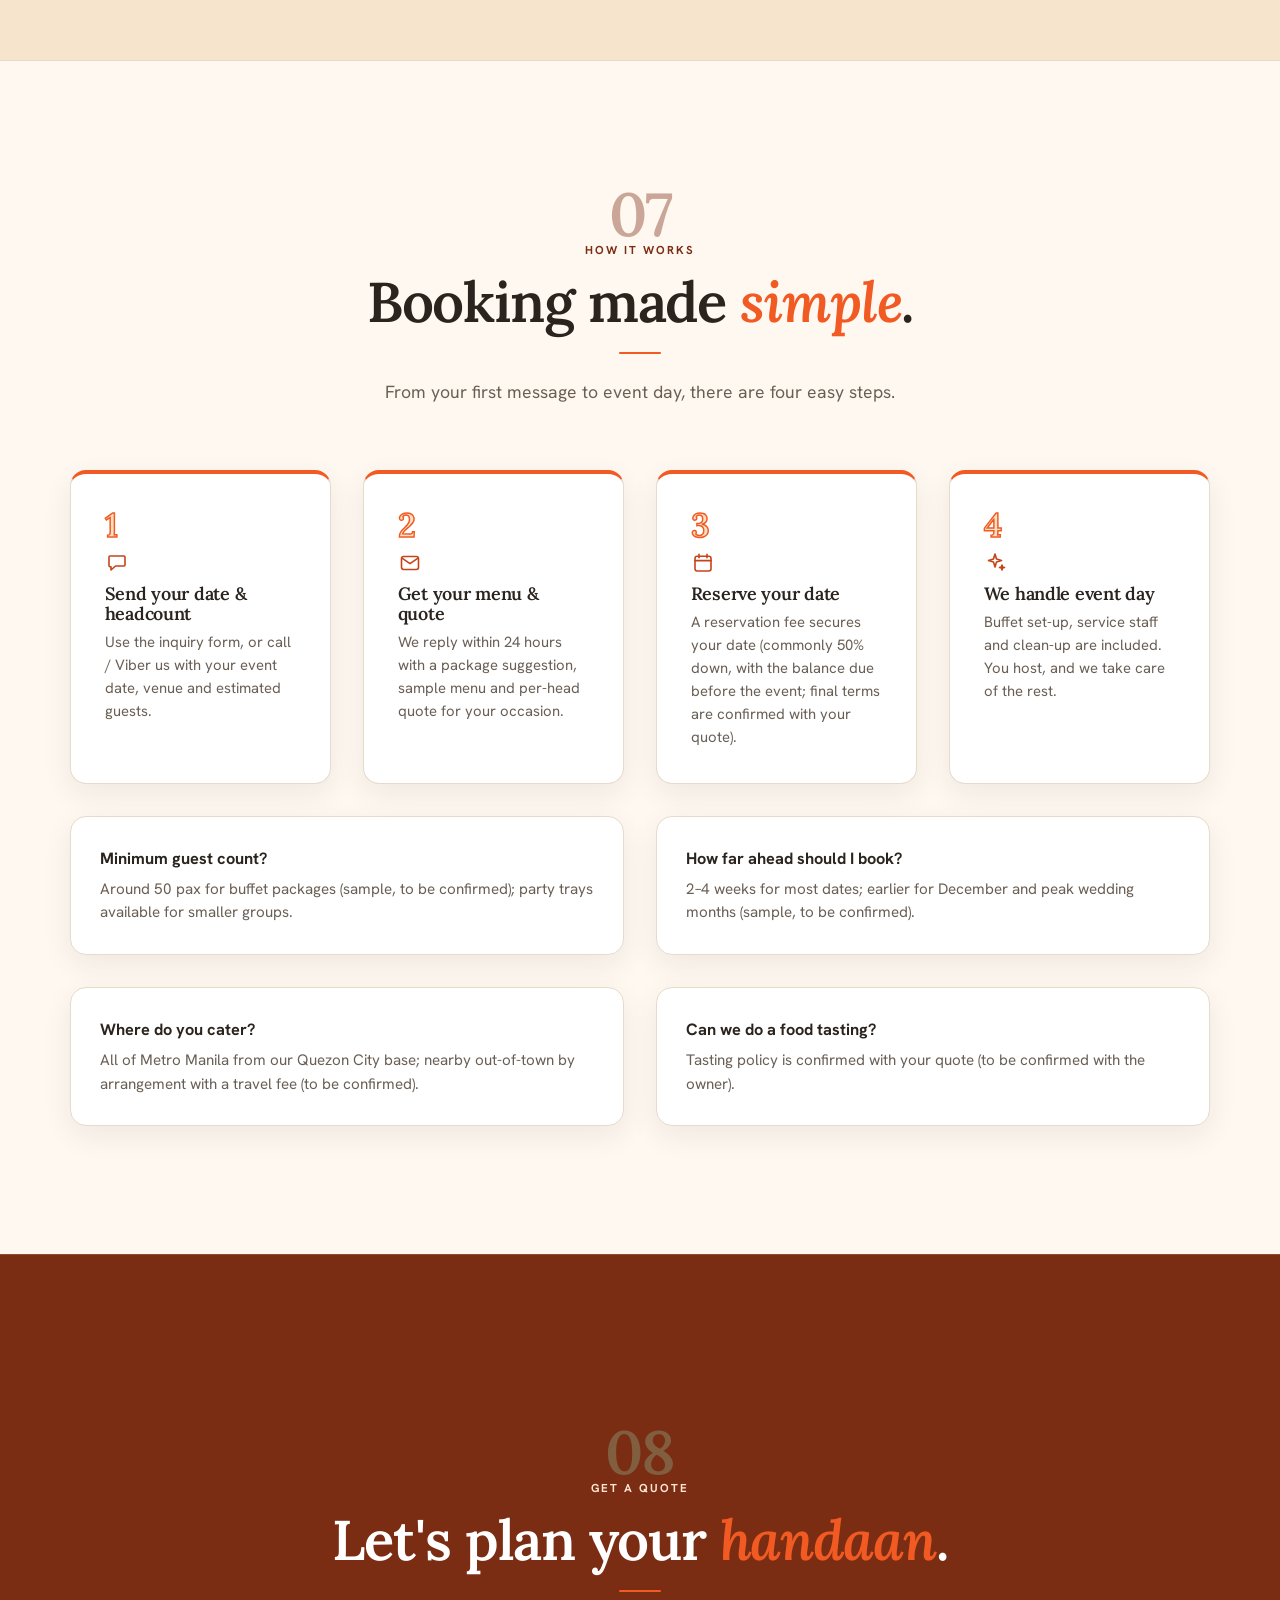
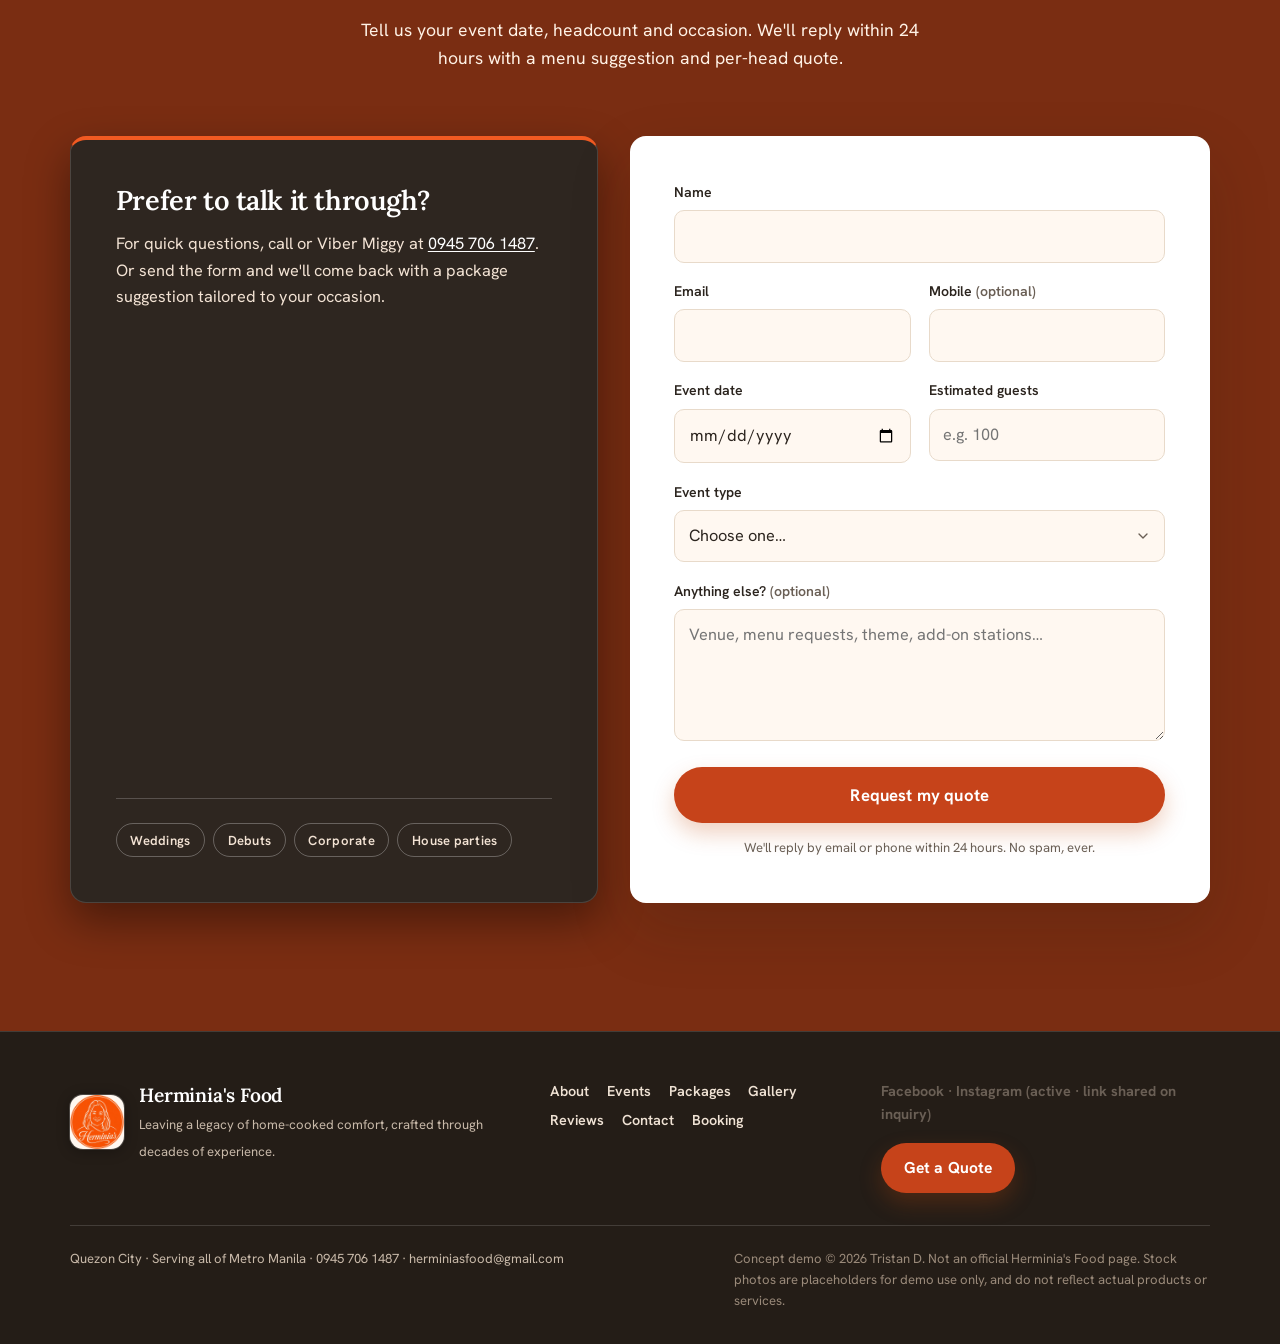
==== commit 5aafedfd: "logo edits" ====
--- a/index.html
+++ b/index.html
@@ -119,7 +119,7 @@
 <header class="site-header" id="top">
   <div class="container header-inner">
     <a class="brand" href="#top" aria-label="Herminia's Food home">
-      <img src="/assets/herminias-logo.png" alt="Herminia's Food logo" width="46" height="46" class="brand-logo">
+      <img src="/assets/herminias-logo.png" alt="Herminia's Food logo" width="52" height="52" class="brand-logo">
       <span class="brand-name">Herminia's<span class="brand-sub">Food</span></span>
     </a>
 
@@ -589,69 +589,76 @@
 <!-- GET A QUOTE / INQUIRY (Formspree)                              -->
 <!-- ============================================================= -->
 <section class="section book section--brand" id="book">
-  <div class="container book-grid">
-    <div class="book-copy reveal">
+  <div class="container">
+    <div class="section-head reveal">
       <span class="section-num" aria-hidden="true">08</span>
       <p class="eyebrow">Get a quote</p>
       <h2>Let's plan your <em>handaan</em>.</h2>
-      <p>Tell us your event date, headcount and occasion. We'll reply within 24 hours with a menu suggestion and per-head quote. For quick questions, call or Viber Miggy at <a href="tel:+639457061487">0945 706 1487</a>.</p>
-      <ul class="about-tags">
-        <li>Weddings</li><li>Debuts</li><li>Corporate</li><li>House parties</li>
-      </ul>
-    </div>
-
-    <!-- Formspree: replace YOUR_FORM_ID with the ID from your form at
-         https://formspree.io  (Dashboard → New form → copy the ID after /f/).
-         Until that's set, submissions will not be delivered. -->
-    <form name="inquiry" method="POST" action="https://formspree.io/f/YOUR_FORM_ID" class="book-form reveal">
-      <input type="hidden" name="_subject" value="New catering inquiry from demo-herminias.netlify.app">
-      <input type="hidden" name="_next" value="https://demo-herminias.netlify.app/thanks.html">
-      <p class="hp"><label>Don't fill this out: <input name="_gotcha" tabindex="-1" autocomplete="off"></label></p>
-
-      <div class="field">
-        <label for="name">Name</label>
-        <input id="name" name="name" type="text" required autocomplete="name">
-      </div>
-      <div class="field-row">
+      <p class="section-lead">Tell us your event date, headcount and occasion. We'll reply within 24 hours with a menu suggestion and per-head quote.</p>
+    </div>
+
+    <div class="book-grid">
+      <div class="book-copy reveal">
+        <h3>Prefer to talk it through?</h3>
+        <p>For quick questions, call or Viber Miggy at <a href="tel:+639457061487">0945 706 1487</a>. Or send the form and we'll come back with a package suggestion tailored to your occasion.</p>
+        <ul class="about-tags">
+          <li>Weddings</li><li>Debuts</li><li>Corporate</li><li>House parties</li>
+        </ul>
+      </div>
+
+      <!-- Formspree: replace YOUR_FORM_ID with the ID from your form at
+           https://formspree.io  (Dashboard → New form → copy the ID after /f/).
+           Until that's set, submissions will not be delivered. -->
+      <form name="inquiry" method="POST" action="https://formspree.io/f/YOUR_FORM_ID" class="book-form reveal">
+        <input type="hidden" name="_subject" value="New catering inquiry from demo-herminias.netlify.app">
+        <input type="hidden" name="_next" value="https://demo-herminias.netlify.app/thanks.html">
+        <p class="hp"><label>Don't fill this out: <input name="_gotcha" tabindex="-1" autocomplete="off"></label></p>
+
         <div class="field">
-          <label for="email">Email</label>
-          <input id="email" name="email" type="email" required autocomplete="email">
+          <label for="name">Name</label>
+          <input id="name" name="name" type="text" required autocomplete="name">
+        </div>
+        <div class="field-row">
+          <div class="field">
+            <label for="email">Email</label>
+            <input id="email" name="email" type="email" required autocomplete="email">
+          </div>
+          <div class="field">
+            <label for="phone">Mobile <span class="muted">(optional)</span></label>
+            <input id="phone" name="phone" type="tel" autocomplete="tel" inputmode="tel">
+          </div>
+        </div>
+        <div class="field-row">
+          <div class="field">
+            <label for="date">Event date</label>
+            <input id="date" name="date" type="date" required>
+          </div>
+          <div class="field">
+            <label for="guests">Estimated guests</label>
+            <input id="guests" name="guests" type="number" min="1" inputmode="numeric" placeholder="e.g. 100" required>
+          </div>
         </div>
         <div class="field">
-          <label for="phone">Mobile <span class="muted">(optional)</span></label>
-          <input id="phone" name="phone" type="tel" autocomplete="tel" inputmode="tel">
-        </div>
-      </div>
-      <div class="field-row">
+          <label for="event-type">Event type</label>
+          <select id="event-type" name="event_type" required>
+            <option value="" selected disabled>Choose one…</option>
+            <option>Wedding</option>
+            <option>Debut</option>
+            <option>Birthday</option>
+            <option>Christening</option>
+            <option>Corporate / office event</option>
+            <option>Fiesta / handaan</option>
+            <option>Other</option>
+          </select>
+        </div>
         <div class="field">
-          <label for="date">Event date</label>
-          <input id="date" name="date" type="date" required>
-        </div>
-        <div class="field">
-          <label for="guests">Estimated guests</label>
-          <input id="guests" name="guests" type="number" min="1" inputmode="numeric" placeholder="e.g. 100" required>
-        </div>
-      </div>
-      <div class="field">
-        <label for="event-type">Event type</label>
-        <select id="event-type" name="event_type" required>
-          <option value="" selected disabled>Choose one…</option>
-          <option>Wedding</option>
-          <option>Debut</option>
-          <option>Birthday</option>
-          <option>Christening</option>
-          <option>Corporate / office event</option>
-          <option>Fiesta / handaan</option>
-          <option>Other</option>
-        </select>
-      </div>
-      <div class="field">
-        <label for="message">Anything else? <span class="muted">(optional)</span></label>
-        <textarea id="message" name="message" rows="4" placeholder="Venue, menu requests, theme, add-on stations…"></textarea>
-      </div>
-      <button type="submit" class="btn btn-primary btn-lg btn-block">Request my quote</button>
-      <p class="form-note">We'll reply by email or phone within 24 hours. No spam, ever.</p>
-    </form>
+          <label for="message">Anything else? <span class="muted">(optional)</span></label>
+          <textarea id="message" name="message" rows="4" placeholder="Venue, menu requests, theme, add-on stations…"></textarea>
+        </div>
+        <button type="submit" class="btn btn-primary btn-lg btn-block">Request my quote</button>
+        <p class="form-note">We'll reply by email or phone within 24 hours. No spam, ever.</p>
+      </form>
+    </div>
   </div>
 </section>
 </main>
@@ -662,7 +669,7 @@
 <footer class="site-footer">
   <div class="container footer-inner">
     <div class="footer-brand">
-      <img src="/assets/herminias-logo.png" alt="Herminia's Food logo" width="48" height="48">
+      <img src="/assets/herminias-logo.png" alt="Herminia's Food logo" width="54" height="54" class="brand-logo">
       <div>
         <strong>Herminia's Food</strong>
         <span>Leaving a legacy of home-cooked comfort, crafted through decades of experience.</span>
--- a/styles.css
+++ b/styles.css
@@ -172,7 +172,7 @@
 .gallery .section-num { opacity: .42; }
 .visit .section-num { opacity: .56; }
 .section--dark .section-num { color: var(--sage); opacity: .34; }
-.book-copy .section-num { color: var(--sage); opacity: .36; }
+.section--brand .section-num { color: var(--sage); opacity: .4; }
 
 /* short accent rule planting the header on its band */
 .section-head .section-lead { position: relative; padding-top: 1.6rem; margin-top: 1.3rem; }
@@ -180,7 +180,8 @@
   content: ""; position: absolute; top: 0; left: 50%; transform: translateX(-50%);
   width: 42px; height: 2px; border-radius: 2px; background: var(--brand);
 }
-.section--dark .section-head .section-lead::before { background: var(--brand); }
+.section--dark .section-head .section-lead::before,
+.section--brand .section-head .section-lead::before { background: var(--brand); }
 
 /* "Business-tier exclusive" marker: the on-page cue that names WHY the Menu,
    Gallery & Reviews sections exist (the paid step-up over the free Demo). One
@@ -279,7 +280,20 @@
 /* brand lockup */
 .brand { display: flex; align-items: center; gap: .75rem; color: #fff; }
 .brand:hover { text-decoration: none; }
-.brand-logo { border-radius: 9px; box-shadow: 0 2px 10px rgba(0,0,0,.22); }
+/* cream plate behind the mark so the orange seal stays readable on dark
+   hero/footer surfaces (transparent PNG corners otherwise sink into black) */
+.brand-logo {
+  display: block;
+  width: 52px;
+  height: 52px;
+  flex-shrink: 0;
+  border-radius: 12px;
+  background: var(--cream);
+  box-shadow:
+    0 2px 14px rgba(0,0,0,.32),
+    0 0 0 1px rgba(255,255,255,.22);
+  object-fit: cover;
+}
 .brand-name { font-family: var(--font-display); font-weight: 600; font-size: 1.35rem; line-height: 1; letter-spacing: -.02em; display: flex; flex-direction: column; gap: .2rem; transition: color .3s ease; }
 .brand-sub { font-family: var(--font-head); font-size: .6rem; font-weight: 700; letter-spacing: .22em; text-transform: uppercase; color: var(--sage); transition: color .3s ease; }
 .site-header.scrolled .brand { color: var(--ink); }
@@ -534,12 +548,20 @@
   border-top: var(--accent-bar) solid var(--brand);
   border-radius: var(--radius);
   padding: var(--panel-pad); box-shadow: var(--shadow-dark);
-  display: flex; flex-direction: column; justify-content: center;
-}
-.book-copy .section-num { margin-bottom: .1rem; }
-.book-copy h2 { margin-bottom: 1rem; }
-.book-copy a { color: #fff; text-decoration: underline; }
-.book-copy .about-tags { border-top-color: rgba(255,255,255,.2); margin-bottom: 0; }
+  display: flex; flex-direction: column; justify-content: flex-start; gap: 1rem;
+}
+.book-copy h3 {
+  font-family: var(--font-display); font-weight: 600;
+  font-size: clamp(1.35rem, 1.1rem + .8vw, 1.7rem);
+  color: #fff; margin: 0; letter-spacing: -.015em;
+}
+.book-copy p { margin: 0; color: #f3e3d4; font-size: 1.02rem; line-height: 1.6; }
+.book-copy a { color: #fff; text-decoration: underline; text-underline-offset: 2px; }
+.book-copy .about-tags {
+  border-top-color: rgba(255,255,255,.2);
+  margin: auto 0 0; /* pin tags to the bottom of the tall panel */
+  padding-top: var(--space-5);
+}
 .book-copy .about-tags li { color: #f3e3d4; border-color: rgba(255,255,255,.28); }
 .book-form { background: var(--panel); border-radius: var(--radius); padding: var(--panel-pad); box-shadow: var(--shadow-lg); }
 .field { margin-bottom: 1.1rem; }
@@ -566,8 +588,12 @@
 /* ---------- footer ---------- */
 .site-footer { background: var(--espresso); color: #efe2d4; padding: var(--space-7) 0 var(--space-6); border-top: 1px solid var(--line-dark); }
 .footer-inner { display: grid; grid-template-columns: 1.5fr 1fr 1.1fr; gap: 2rem; align-items: start; }
-.footer-brand { display: flex; align-items: center; gap: .85rem; }
-.footer-brand img { border-radius: 9px; }
+.footer-brand { display: flex; align-items: center; gap: .95rem; }
+.footer-brand .brand-logo {
+  width: 54px;
+  height: 54px;
+  border-radius: 13px;
+}
 .footer-brand strong { font-family: var(--font-display); font-weight: 600; font-size: 1.2rem; display: block; color: #fff; letter-spacing: -.01em; }
 .footer-brand span { font-size: .82rem; color: #c8b9a9; }
 .footer-nav { display: flex; flex-wrap: wrap; gap: .35rem 1.1rem; }
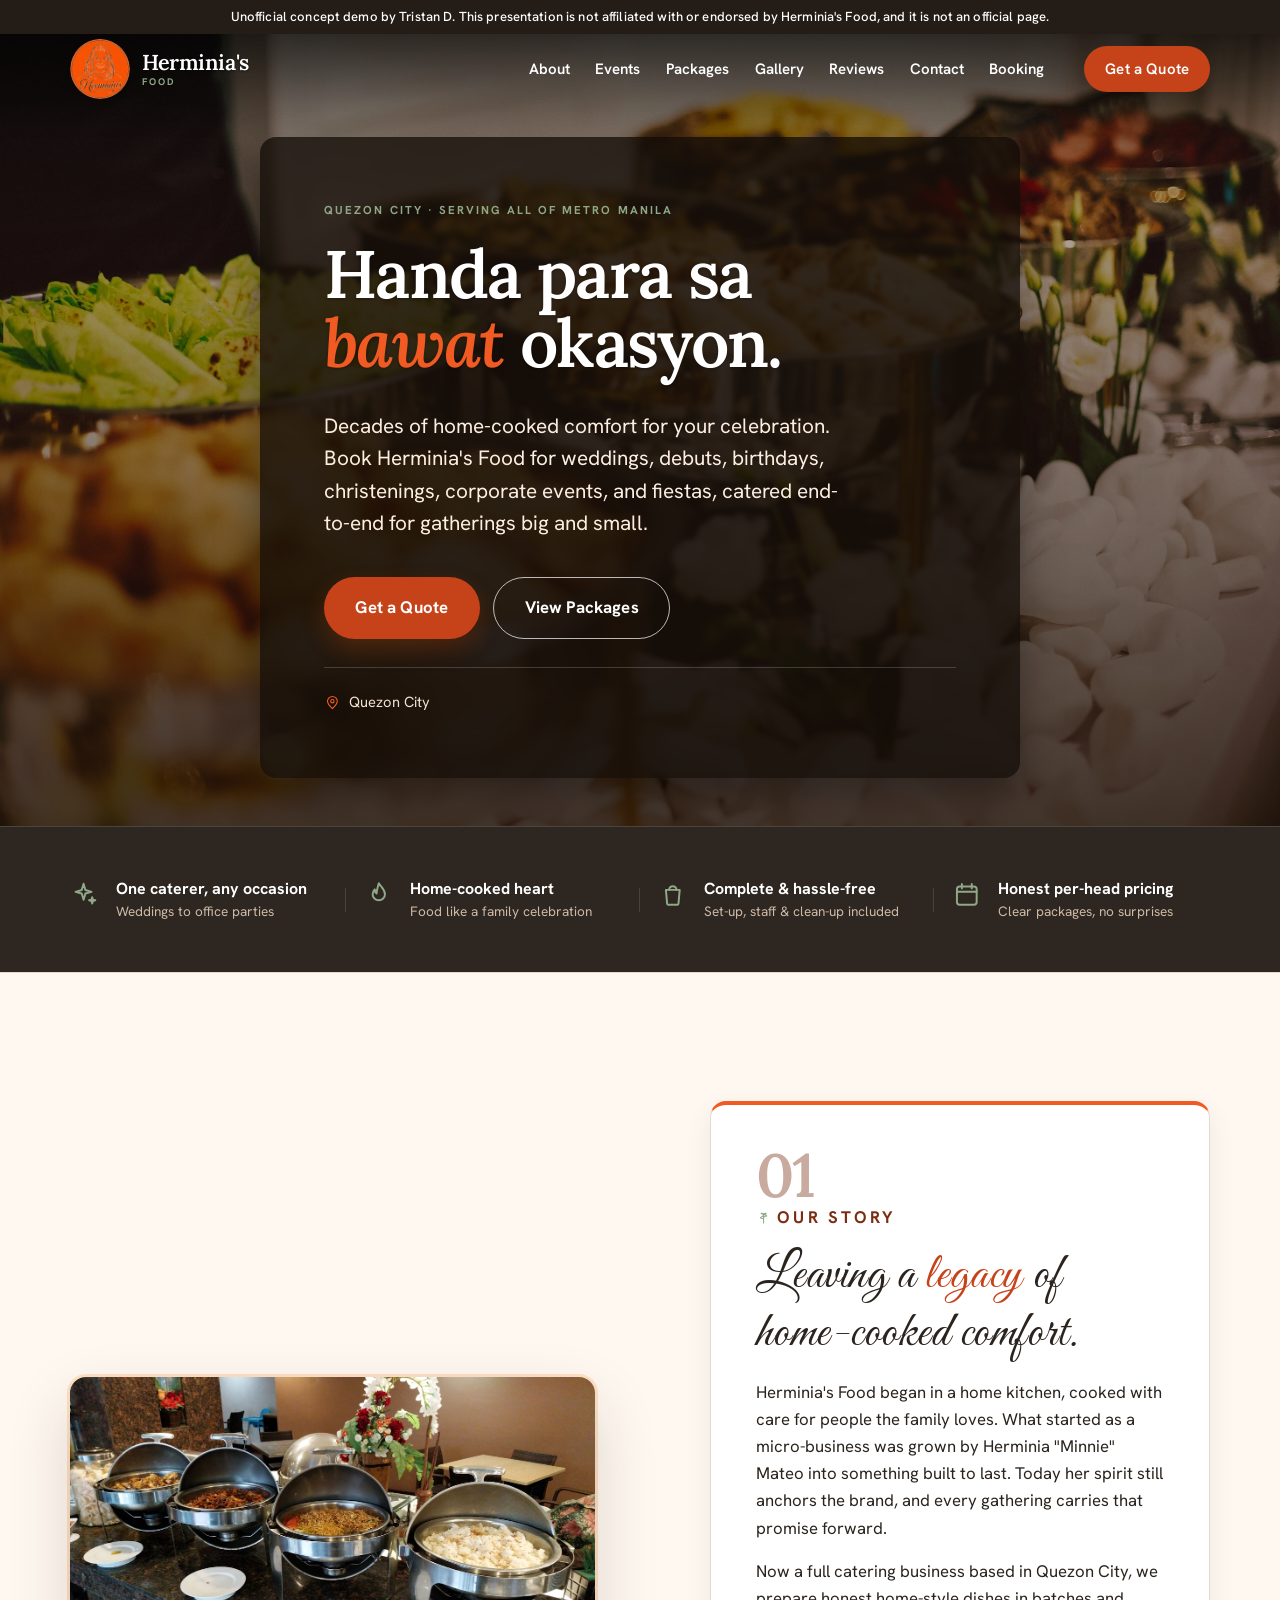
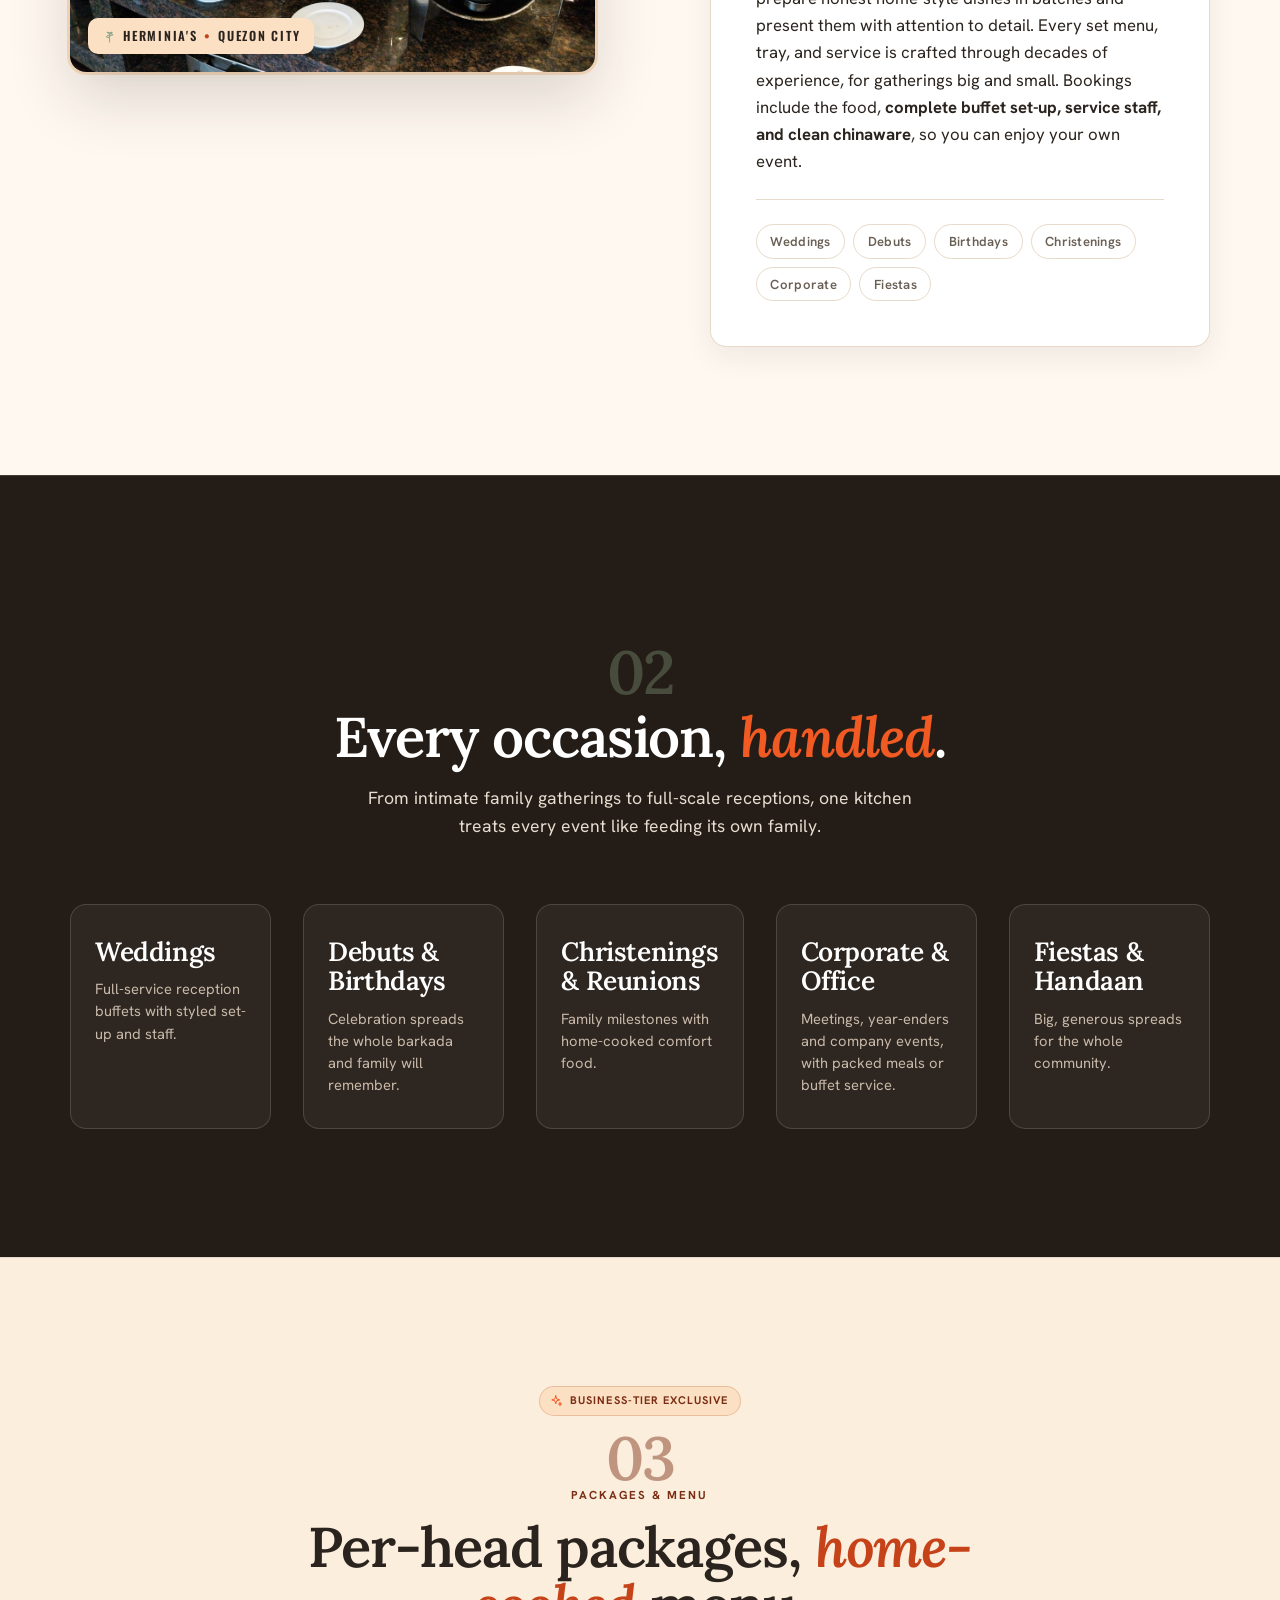
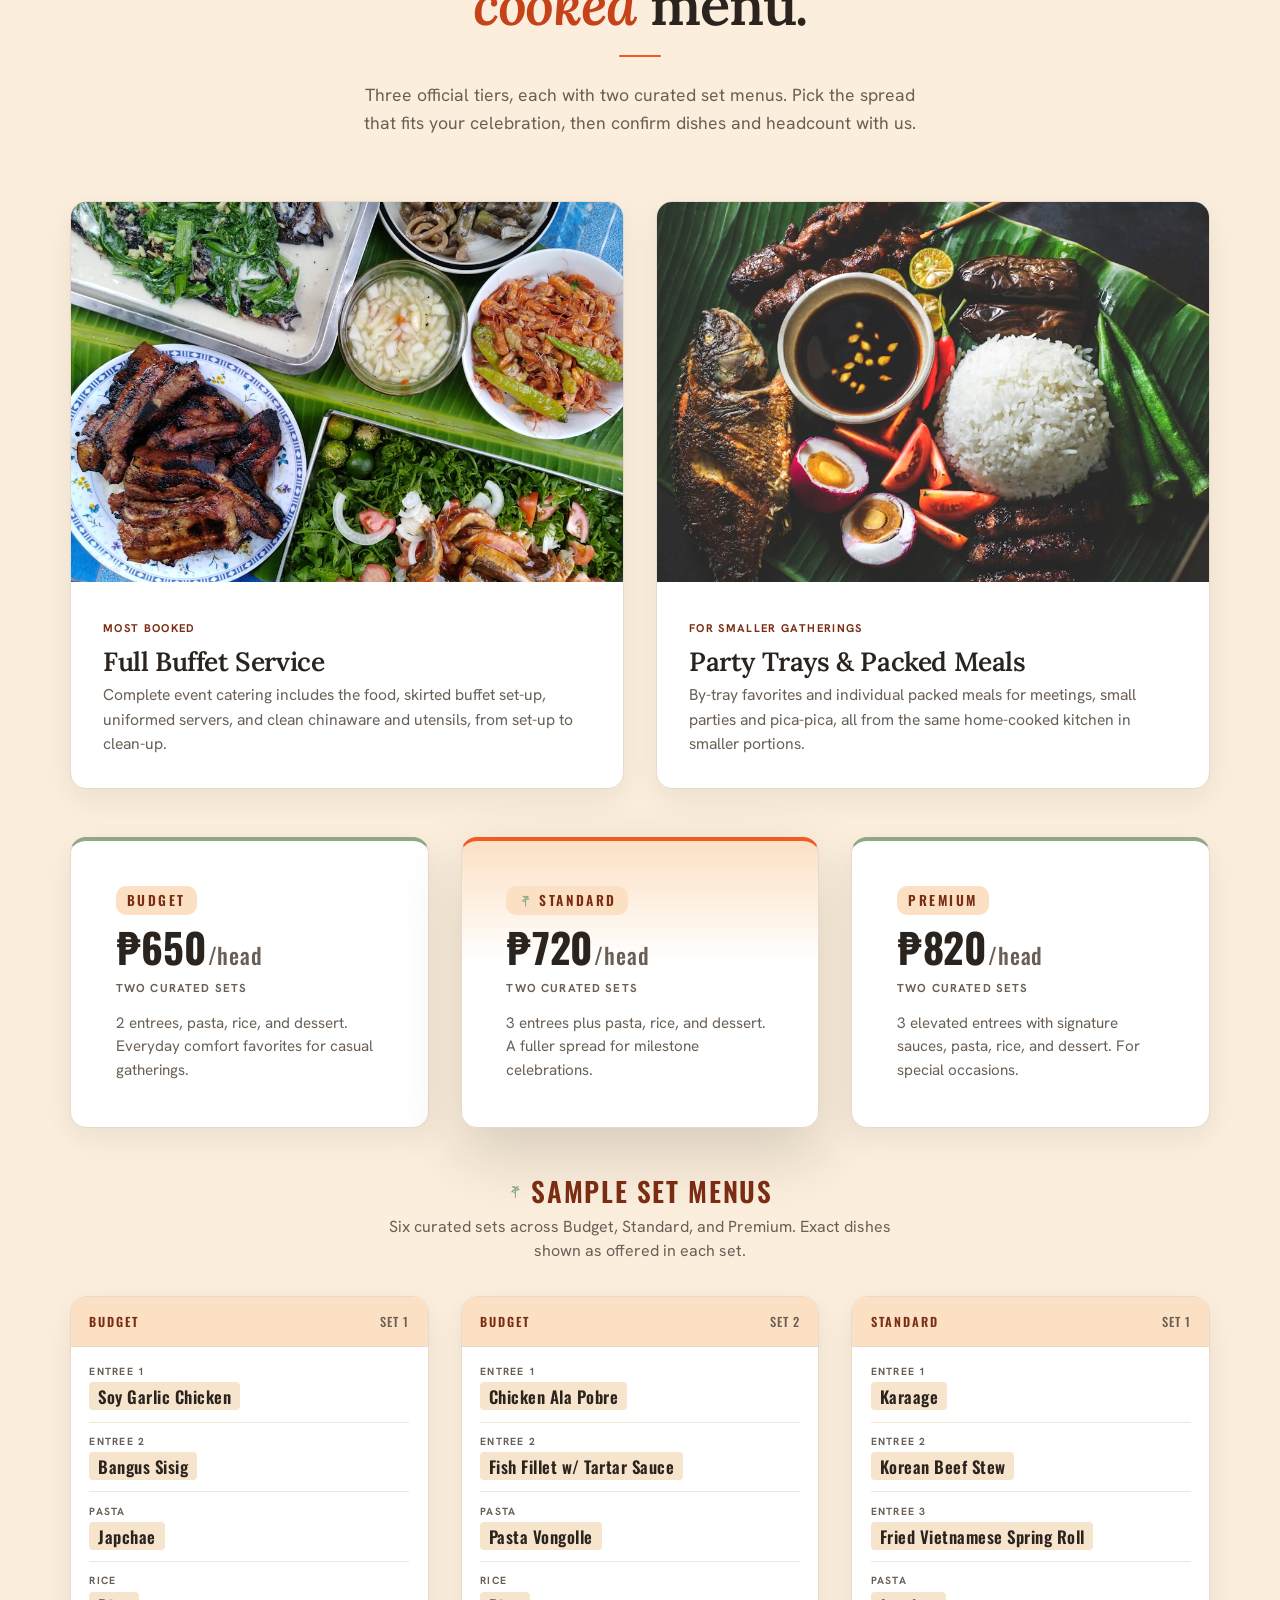
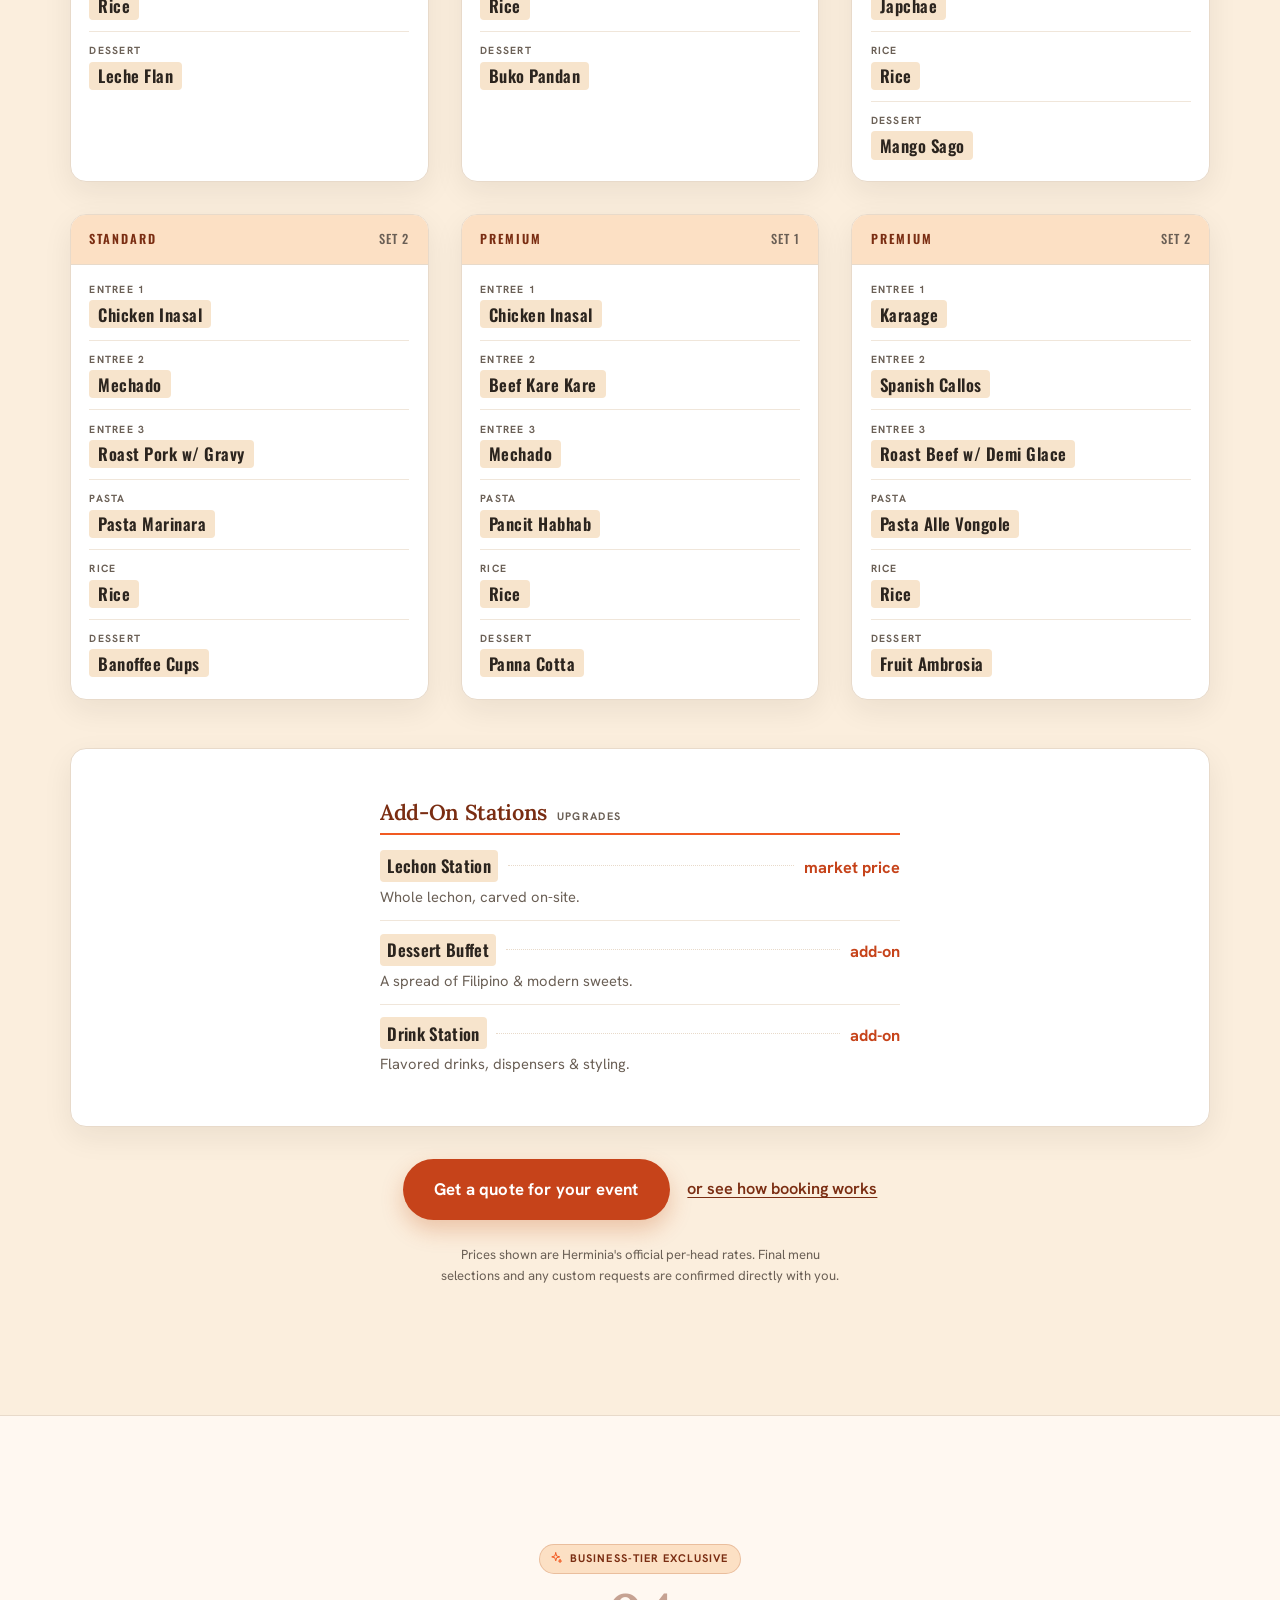
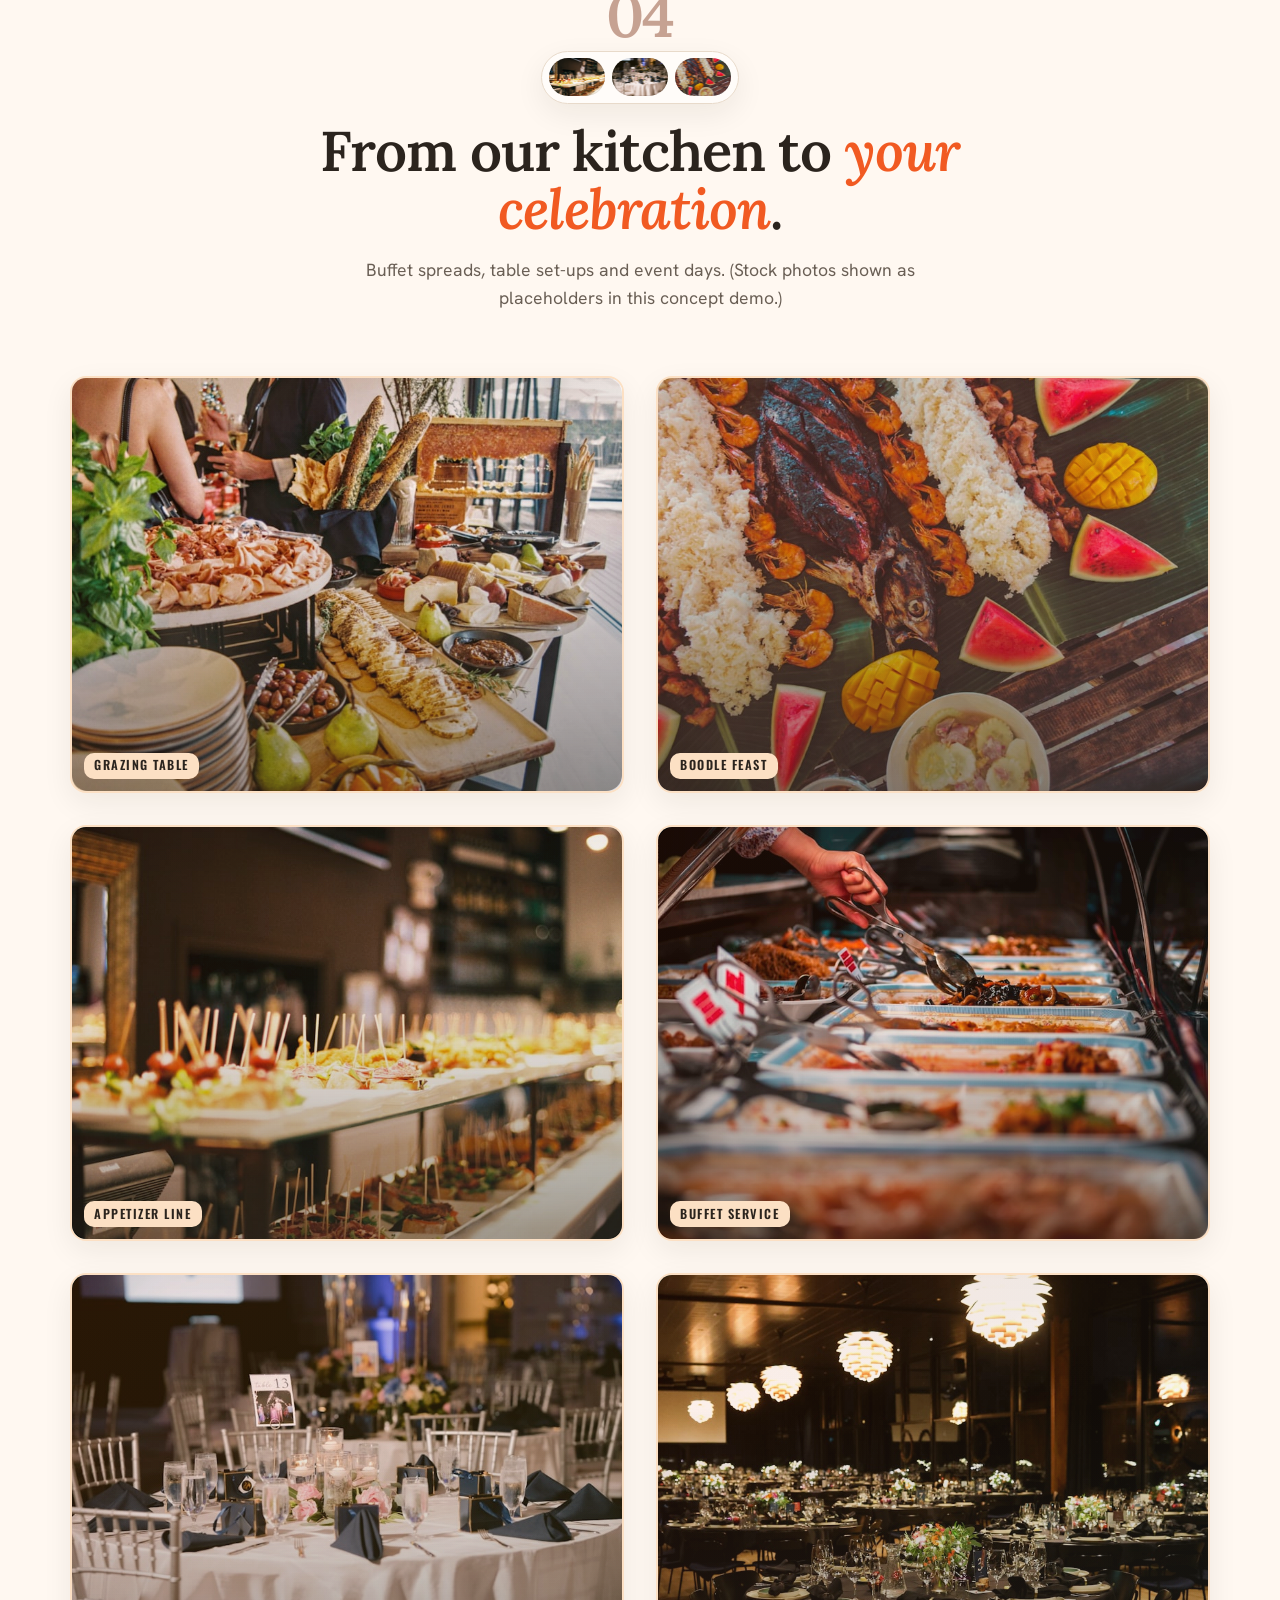
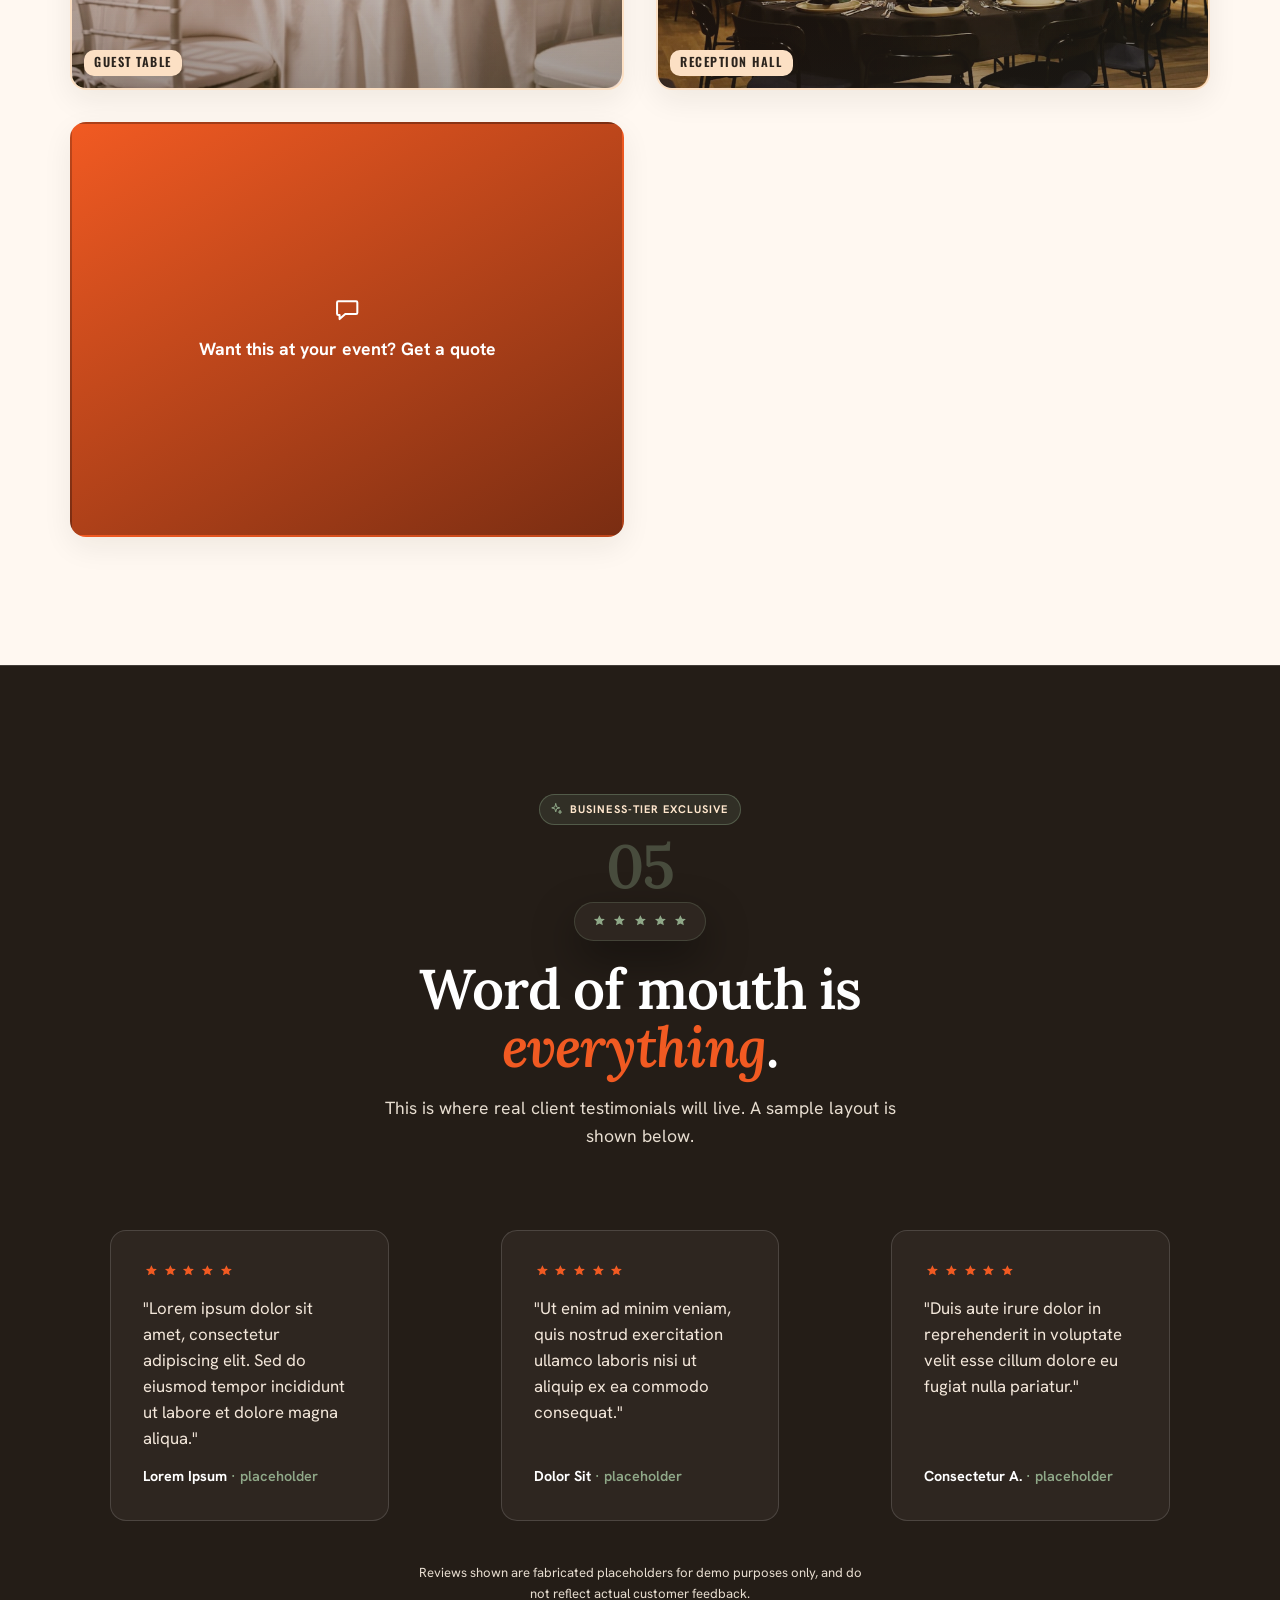
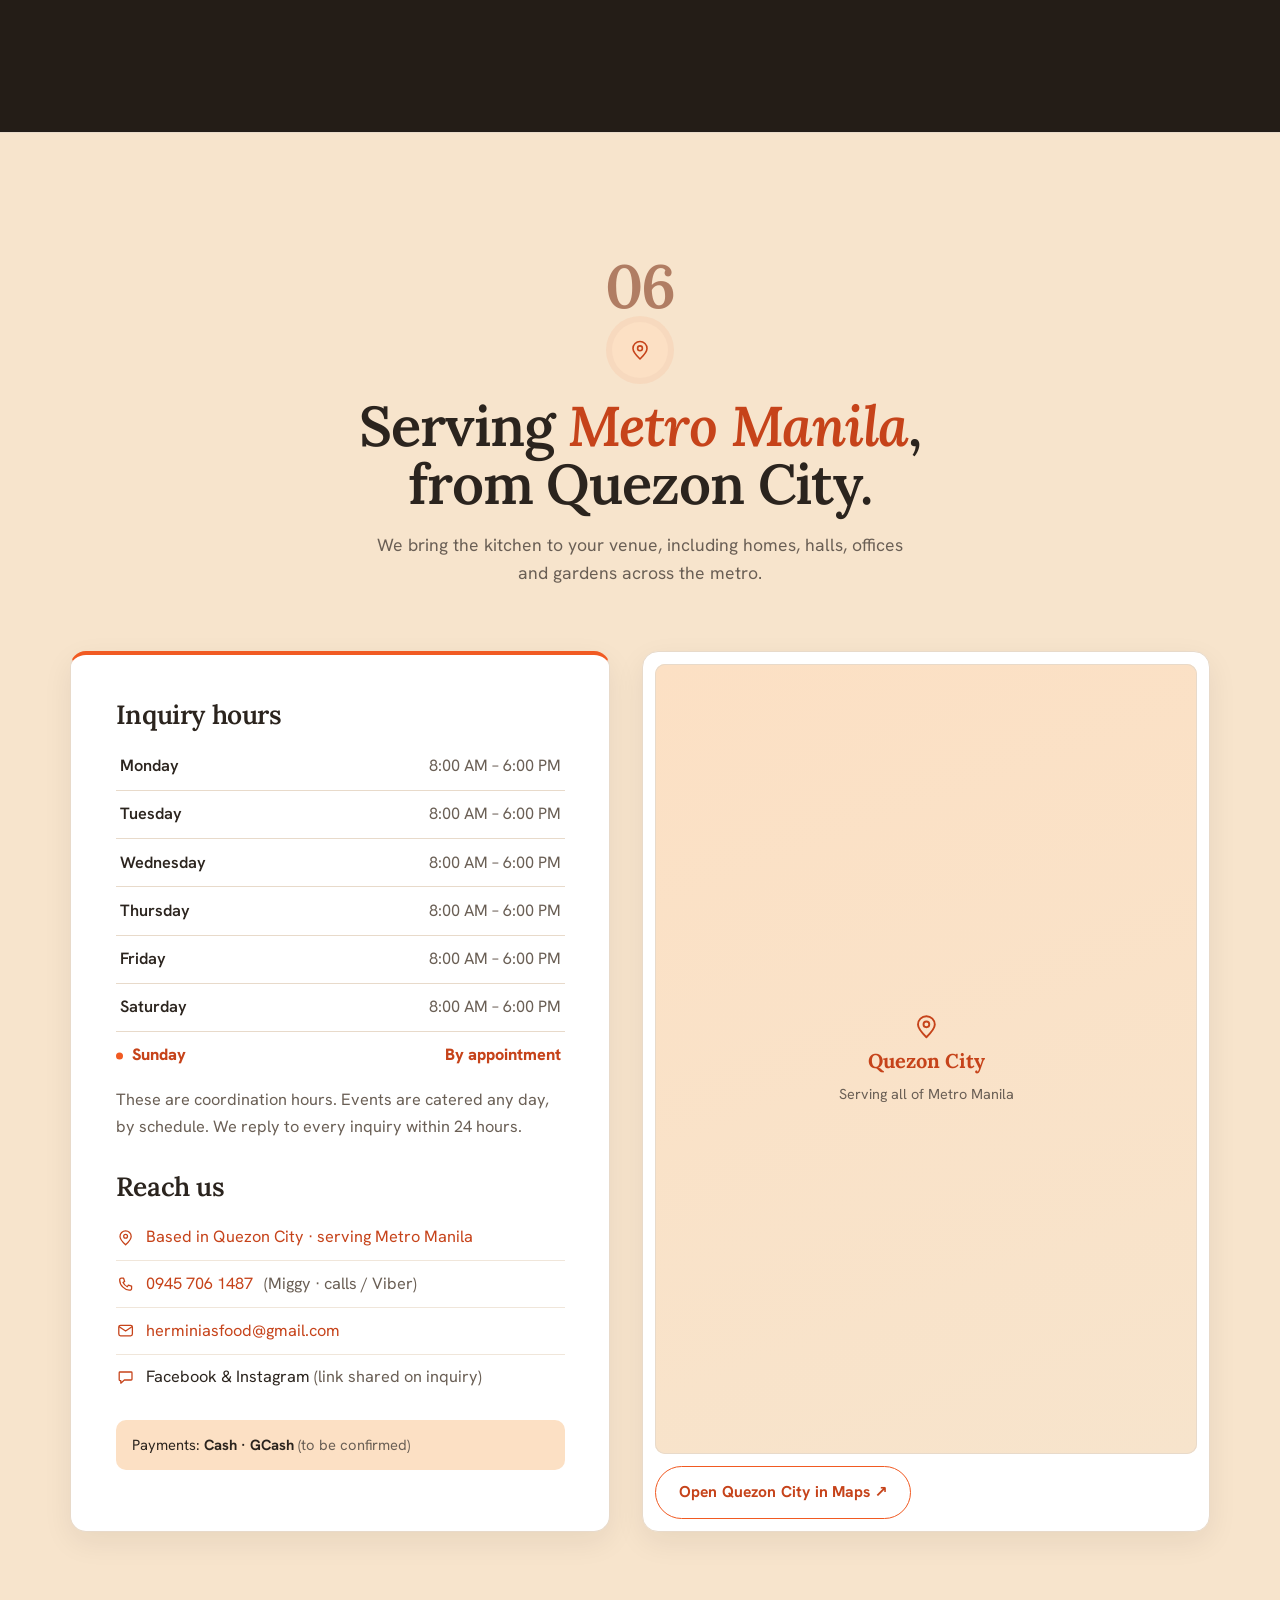
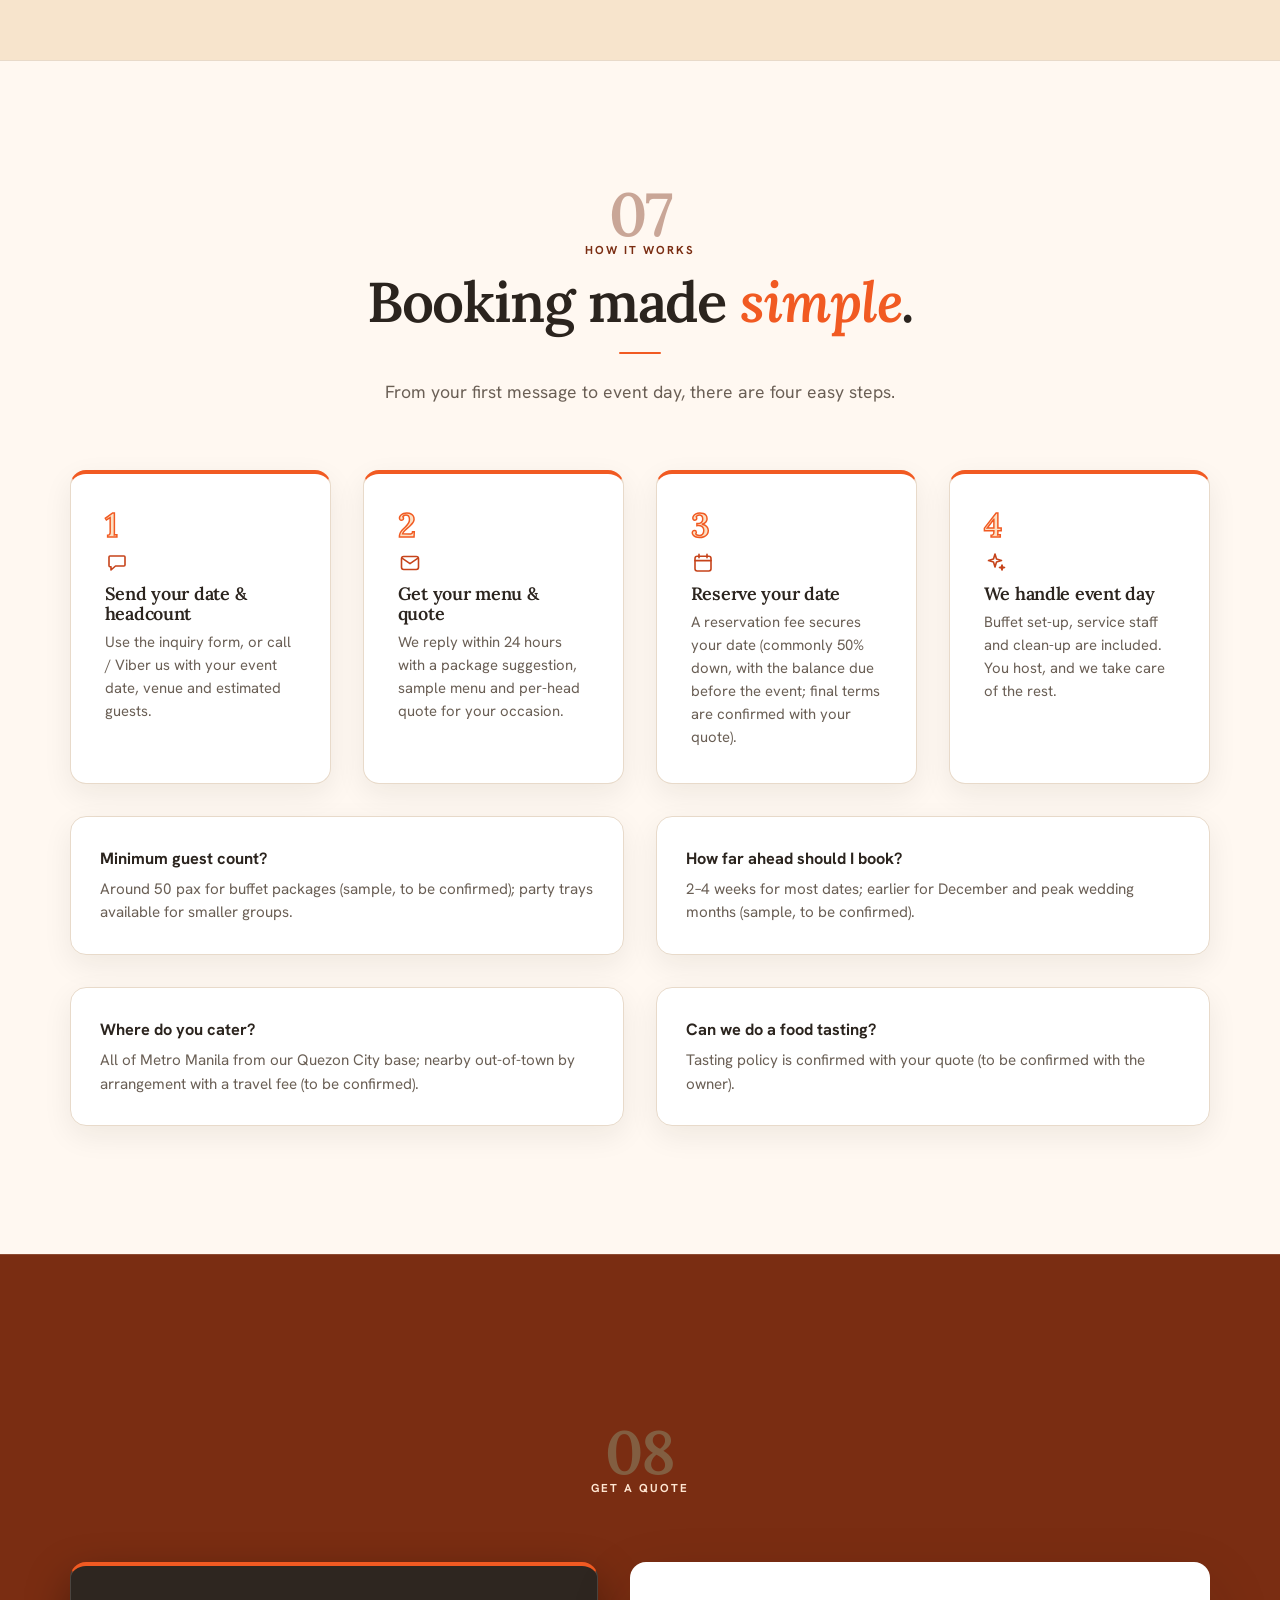
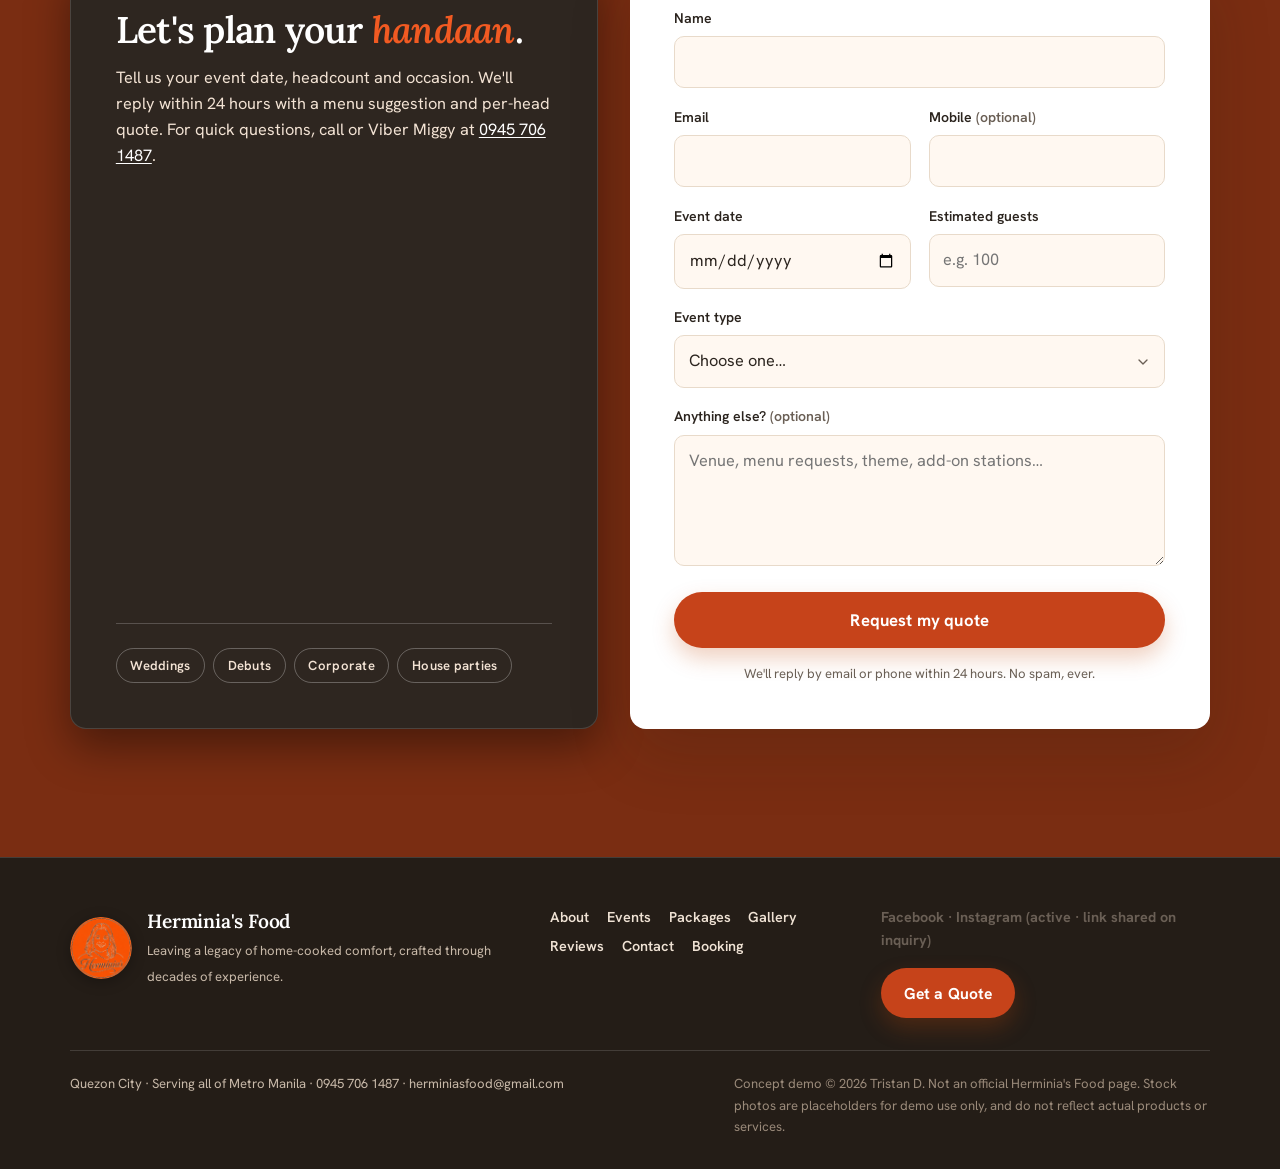
==== commit 61fbdc67: "logo edits v2" ====
--- a/index.html
+++ b/index.html
@@ -119,7 +119,7 @@
 <header class="site-header" id="top">
   <div class="container header-inner">
     <a class="brand" href="#top" aria-label="Herminia's Food home">
-      <img src="/assets/herminias-logo.png" alt="Herminia's Food logo" width="52" height="52" class="brand-logo">
+      <img src="/assets/herminias-logo.png" alt="Herminia's Food logo" width="60" height="60" class="brand-logo">
       <span class="brand-name">Herminia's<span class="brand-sub">Food</span></span>
     </a>
 
@@ -590,17 +590,15 @@
 <!-- ============================================================= -->
 <section class="section book section--brand" id="book">
   <div class="container">
-    <div class="section-head reveal">
+    <div class="section-head book-head reveal">
       <span class="section-num" aria-hidden="true">08</span>
       <p class="eyebrow">Get a quote</p>
-      <h2>Let's plan your <em>handaan</em>.</h2>
-      <p class="section-lead">Tell us your event date, headcount and occasion. We'll reply within 24 hours with a menu suggestion and per-head quote.</p>
     </div>
 
     <div class="book-grid">
       <div class="book-copy reveal">
-        <h3>Prefer to talk it through?</h3>
-        <p>For quick questions, call or Viber Miggy at <a href="tel:+639457061487">0945 706 1487</a>. Or send the form and we'll come back with a package suggestion tailored to your occasion.</p>
+        <h2>Let's plan your <em>handaan</em>.</h2>
+        <p>Tell us your event date, headcount and occasion. We'll reply within 24 hours with a menu suggestion and per-head quote. For quick questions, call or Viber Miggy at <a href="tel:+639457061487">0945 706 1487</a>.</p>
         <ul class="about-tags">
           <li>Weddings</li><li>Debuts</li><li>Corporate</li><li>House parties</li>
         </ul>
@@ -669,7 +667,7 @@
 <footer class="site-footer">
   <div class="container footer-inner">
     <div class="footer-brand">
-      <img src="/assets/herminias-logo.png" alt="Herminia's Food logo" width="54" height="54" class="brand-logo">
+      <img src="/assets/herminias-logo.png" alt="Herminia's Food logo" width="62" height="62" class="brand-logo">
       <div>
         <strong>Herminia's Food</strong>
         <span>Leaving a legacy of home-cooked comfort, crafted through decades of experience.</span>
--- a/styles.css
+++ b/styles.css
@@ -275,23 +275,20 @@
 }
 .site-header.scrolled::before { opacity: 0; }
 .header-inner { display: flex; align-items: center; justify-content: space-between; height: var(--header-h); transition: height .3s ease; }
-.site-header.scrolled .header-inner { height: 60px; }
+.site-header.scrolled .header-inner { height: 68px; }
 
 /* brand lockup */
 .brand { display: flex; align-items: center; gap: .75rem; color: #fff; }
 .brand:hover { text-decoration: none; }
-/* cream plate behind the mark so the orange seal stays readable on dark
-   hero/footer surfaces (transparent PNG corners otherwise sink into black) */
+/* circular seal only — no outer plate; PNG already has transparent corners */
 .brand-logo {
   display: block;
-  width: 52px;
-  height: 52px;
+  width: 60px;
+  height: 60px;
   flex-shrink: 0;
-  border-radius: 12px;
-  background: var(--cream);
-  box-shadow:
-    0 2px 14px rgba(0,0,0,.32),
-    0 0 0 1px rgba(255,255,255,.22);
+  border-radius: 50%;
+  background: transparent;
+  box-shadow: 0 3px 14px rgba(0,0,0,.28);
   object-fit: cover;
 }
 .brand-name { font-family: var(--font-display); font-weight: 600; font-size: 1.35rem; line-height: 1; letter-spacing: -.02em; display: flex; flex-direction: column; gap: .2rem; transition: color .3s ease; }
@@ -541,6 +538,10 @@
   background: var(--brand-deep);
   color: #fff;
 }
+/* kicker only (numeral + eyebrow); title/lead live in the left panel */
+.book-head { margin-bottom: var(--head-gap); }
+.book-head .eyebrow { margin-bottom: 0; }
+
 .book-grid { display: grid; grid-template-columns: 1fr 1.1fr; gap: var(--gap); align-items: stretch; }
 .book-copy {
   color: #fff7ef; background: var(--espresso-2);
@@ -548,12 +549,14 @@
   border-top: var(--accent-bar) solid var(--brand);
   border-radius: var(--radius);
   padding: var(--panel-pad); box-shadow: var(--shadow-dark);
-  display: flex; flex-direction: column; justify-content: flex-start; gap: 1rem;
-}
-.book-copy h3 {
-  font-family: var(--font-display); font-weight: 600;
-  font-size: clamp(1.35rem, 1.1rem + .8vw, 1.7rem);
-  color: #fff; margin: 0; letter-spacing: -.015em;
+  display: flex; flex-direction: column; justify-content: flex-start;
+}
+.book-copy h2 {
+  color: #fff;
+  margin: 0 0 1rem;
+  font-size: clamp(1.7rem, 1.2rem + 1.4vw, 2.35rem);
+  letter-spacing: -.02em;
+  text-wrap: balance;
 }
 .book-copy p { margin: 0; color: #f3e3d4; font-size: 1.02rem; line-height: 1.6; }
 .book-copy a { color: #fff; text-decoration: underline; text-underline-offset: 2px; }
@@ -590,9 +593,9 @@
 .footer-inner { display: grid; grid-template-columns: 1.5fr 1fr 1.1fr; gap: 2rem; align-items: start; }
 .footer-brand { display: flex; align-items: center; gap: .95rem; }
 .footer-brand .brand-logo {
-  width: 54px;
-  height: 54px;
-  border-radius: 13px;
+  width: 62px;
+  height: 62px;
+  border-radius: 50%;
 }
 .footer-brand strong { font-family: var(--font-display); font-weight: 600; font-size: 1.2rem; display: block; color: #fff; letter-spacing: -.01em; }
 .footer-brand span { font-size: .82rem; color: #c8b9a9; }
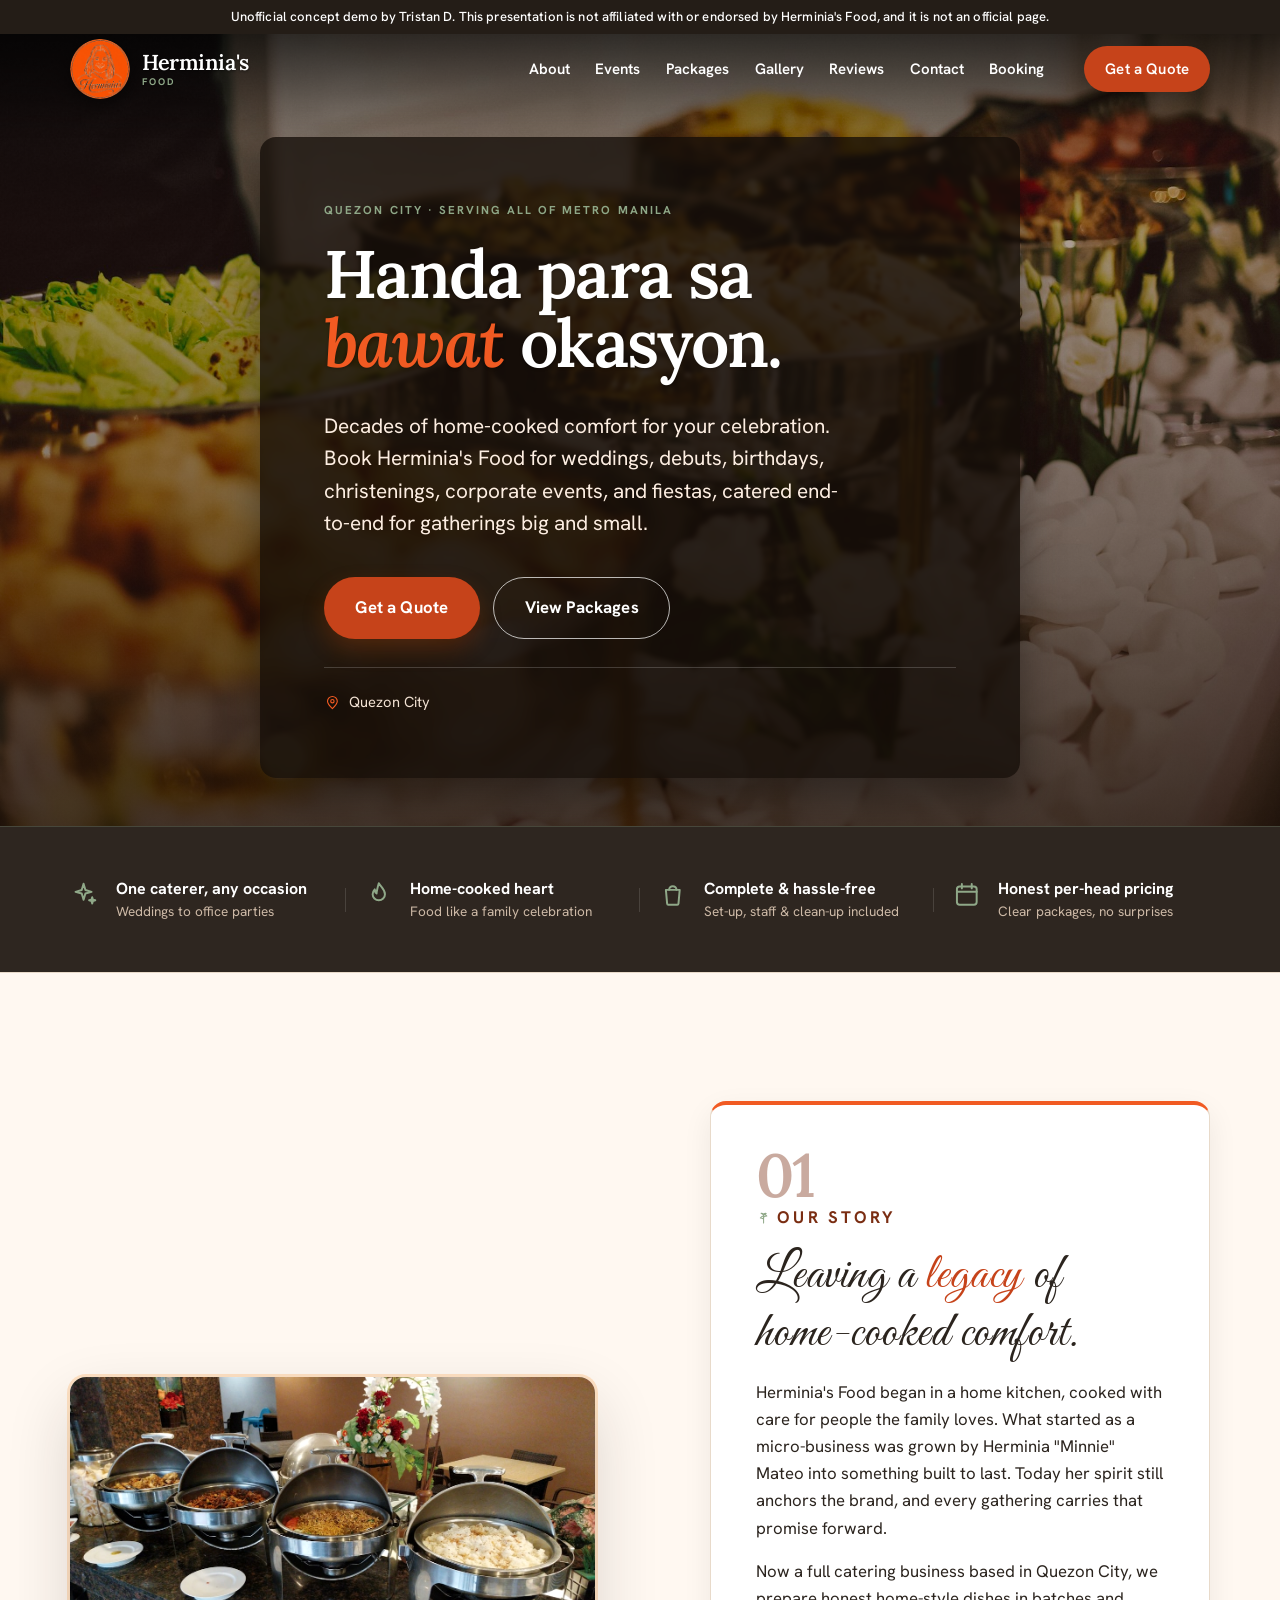
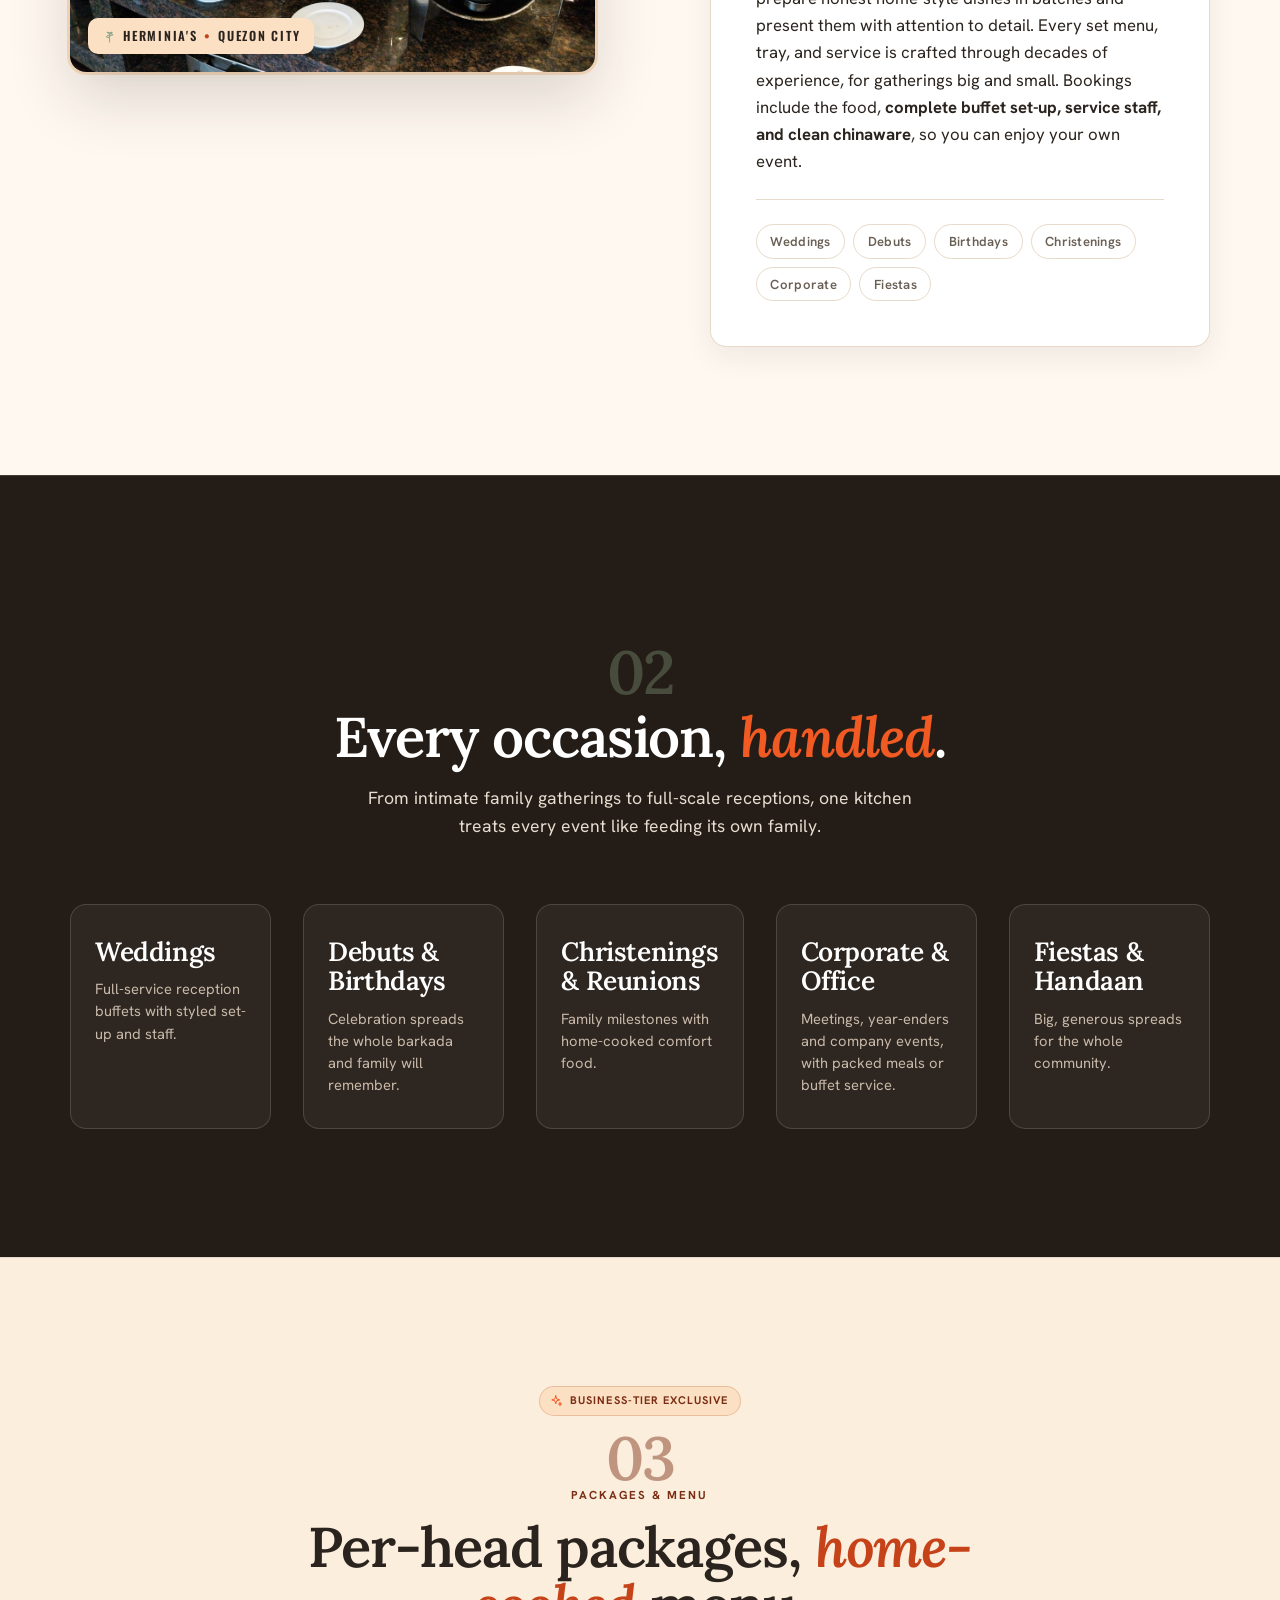
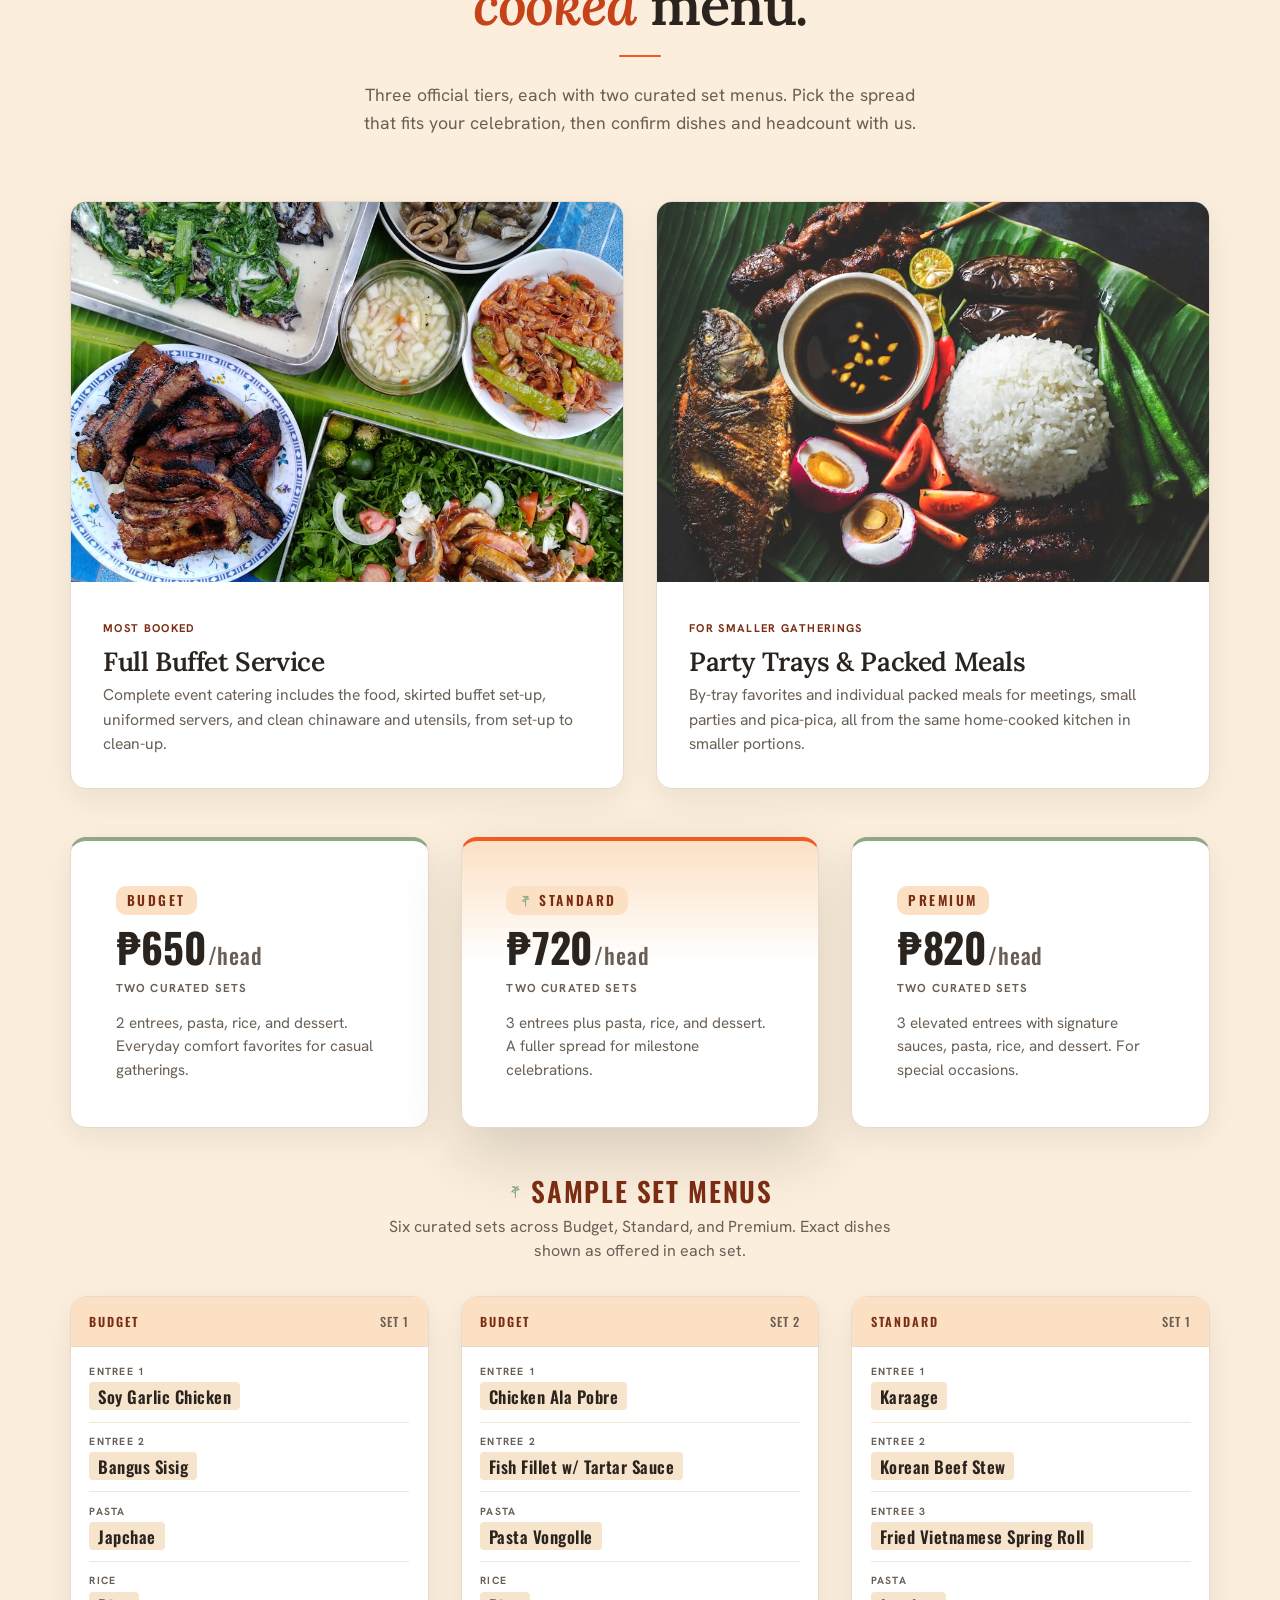
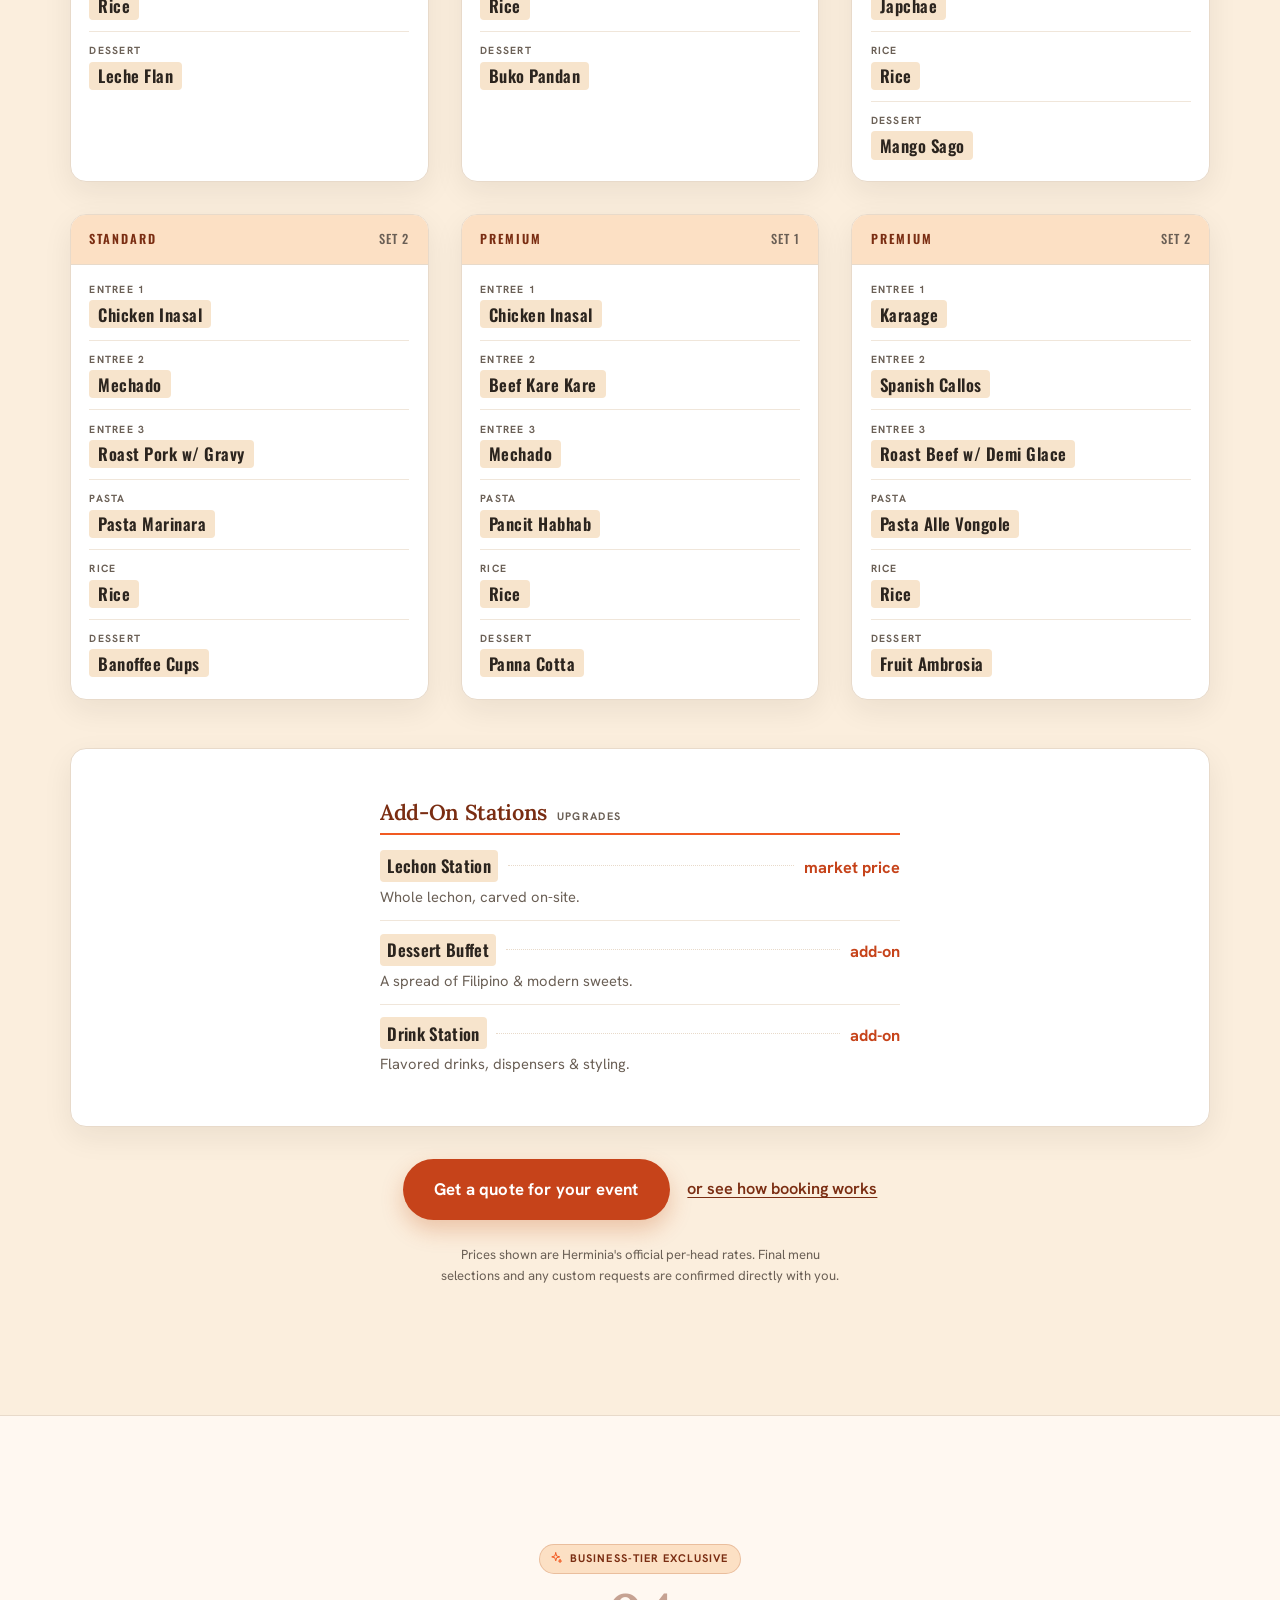
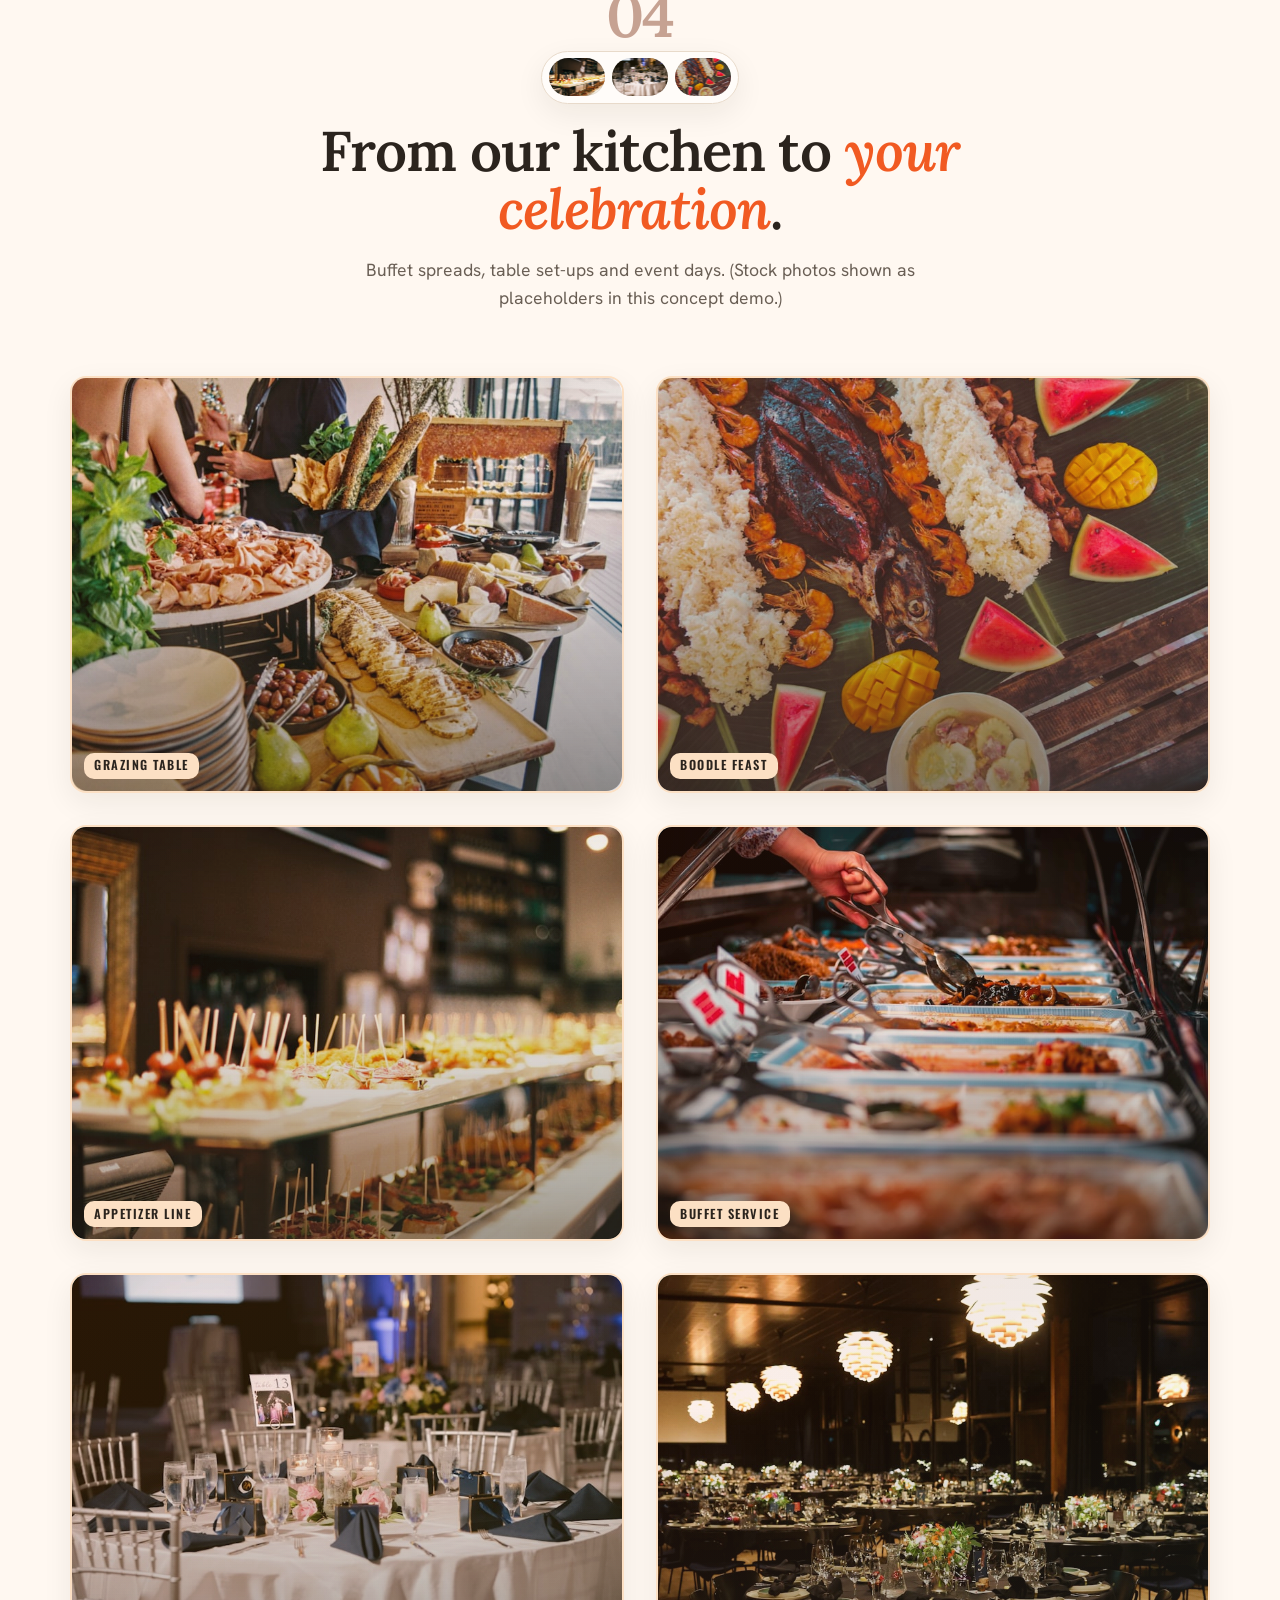
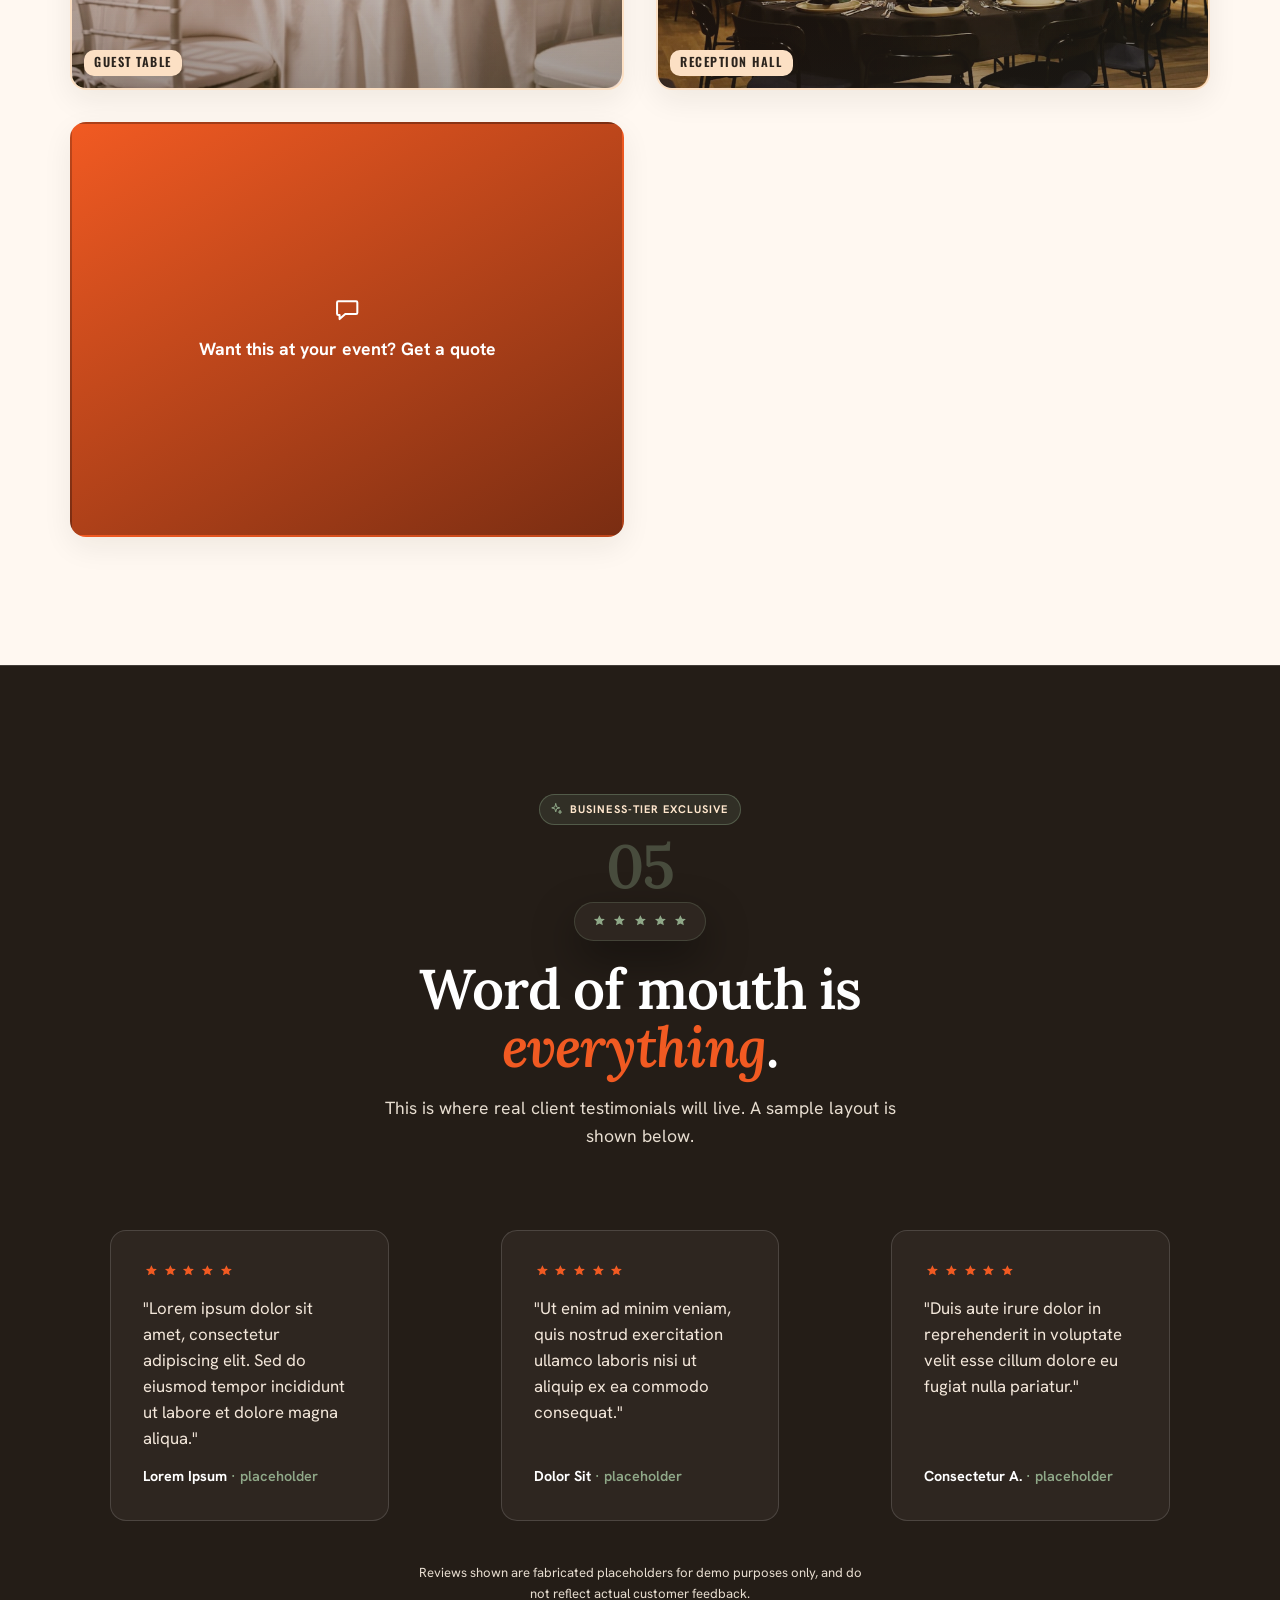
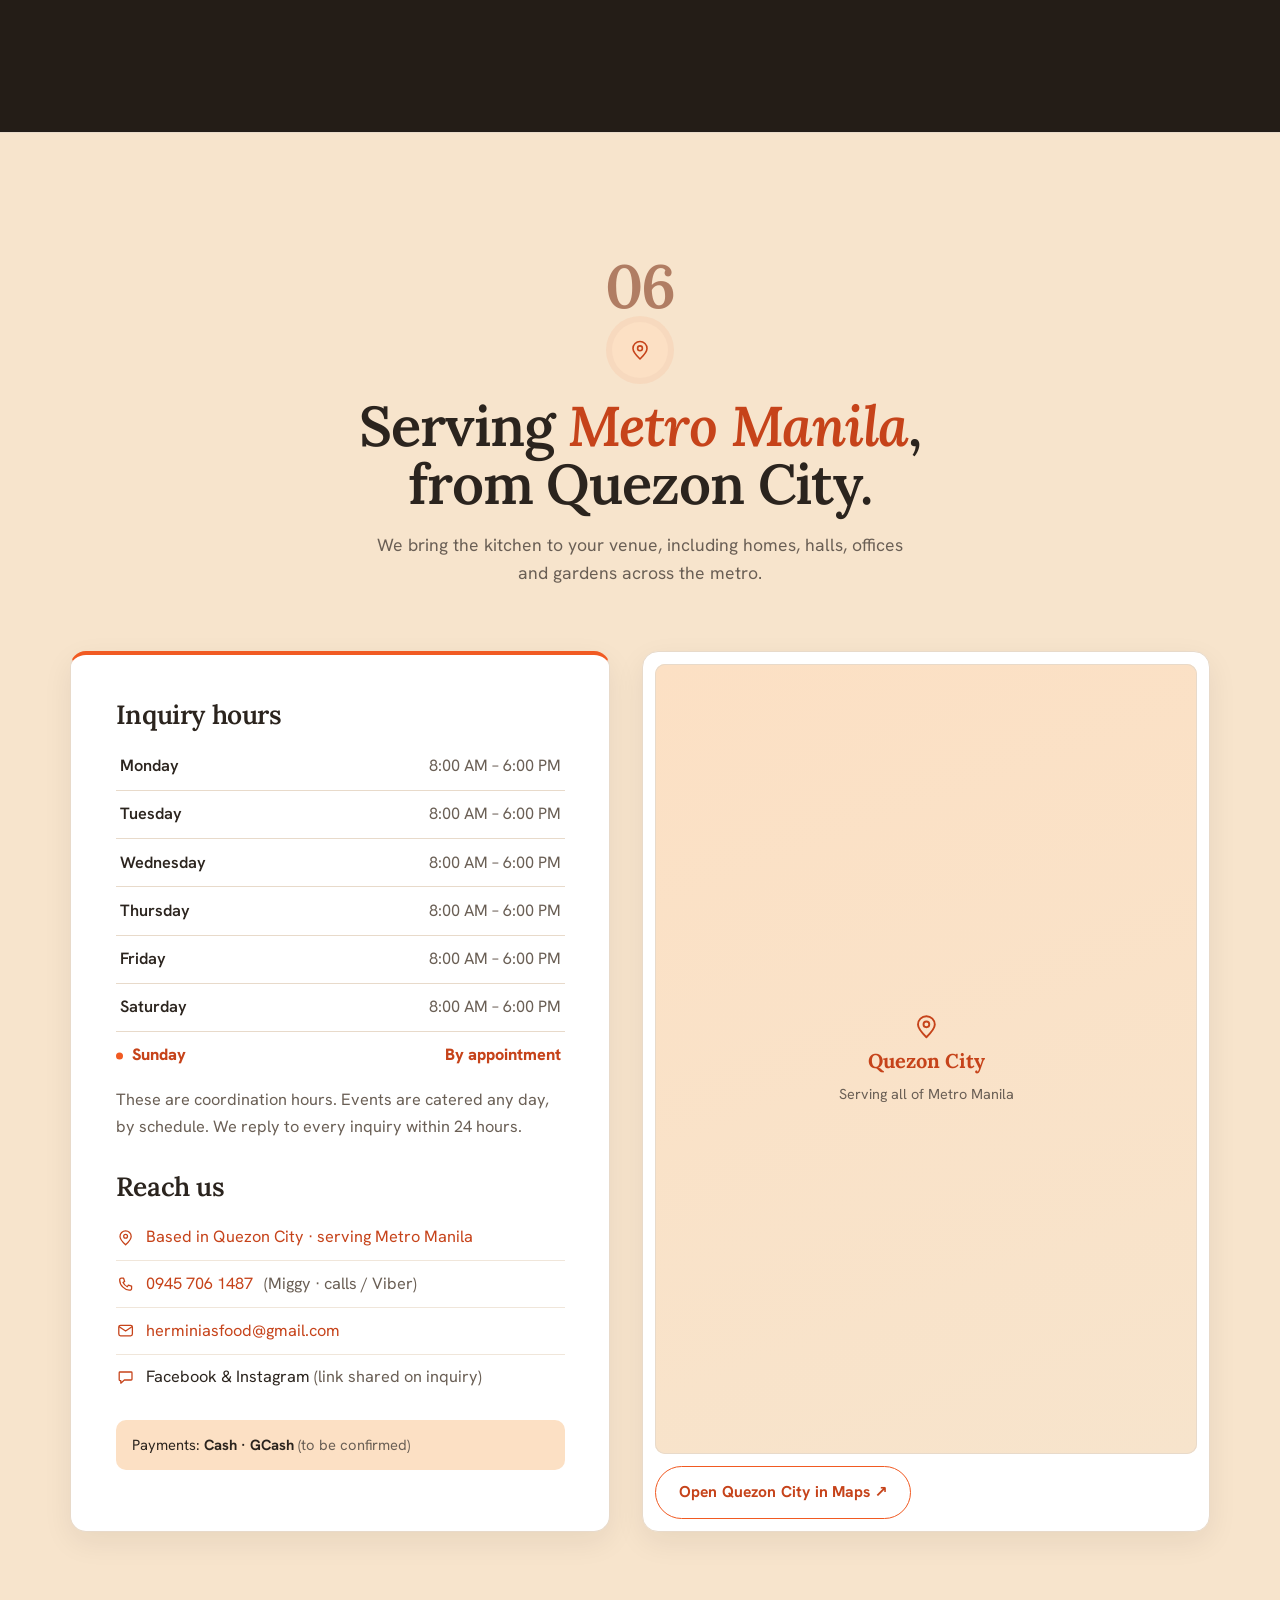
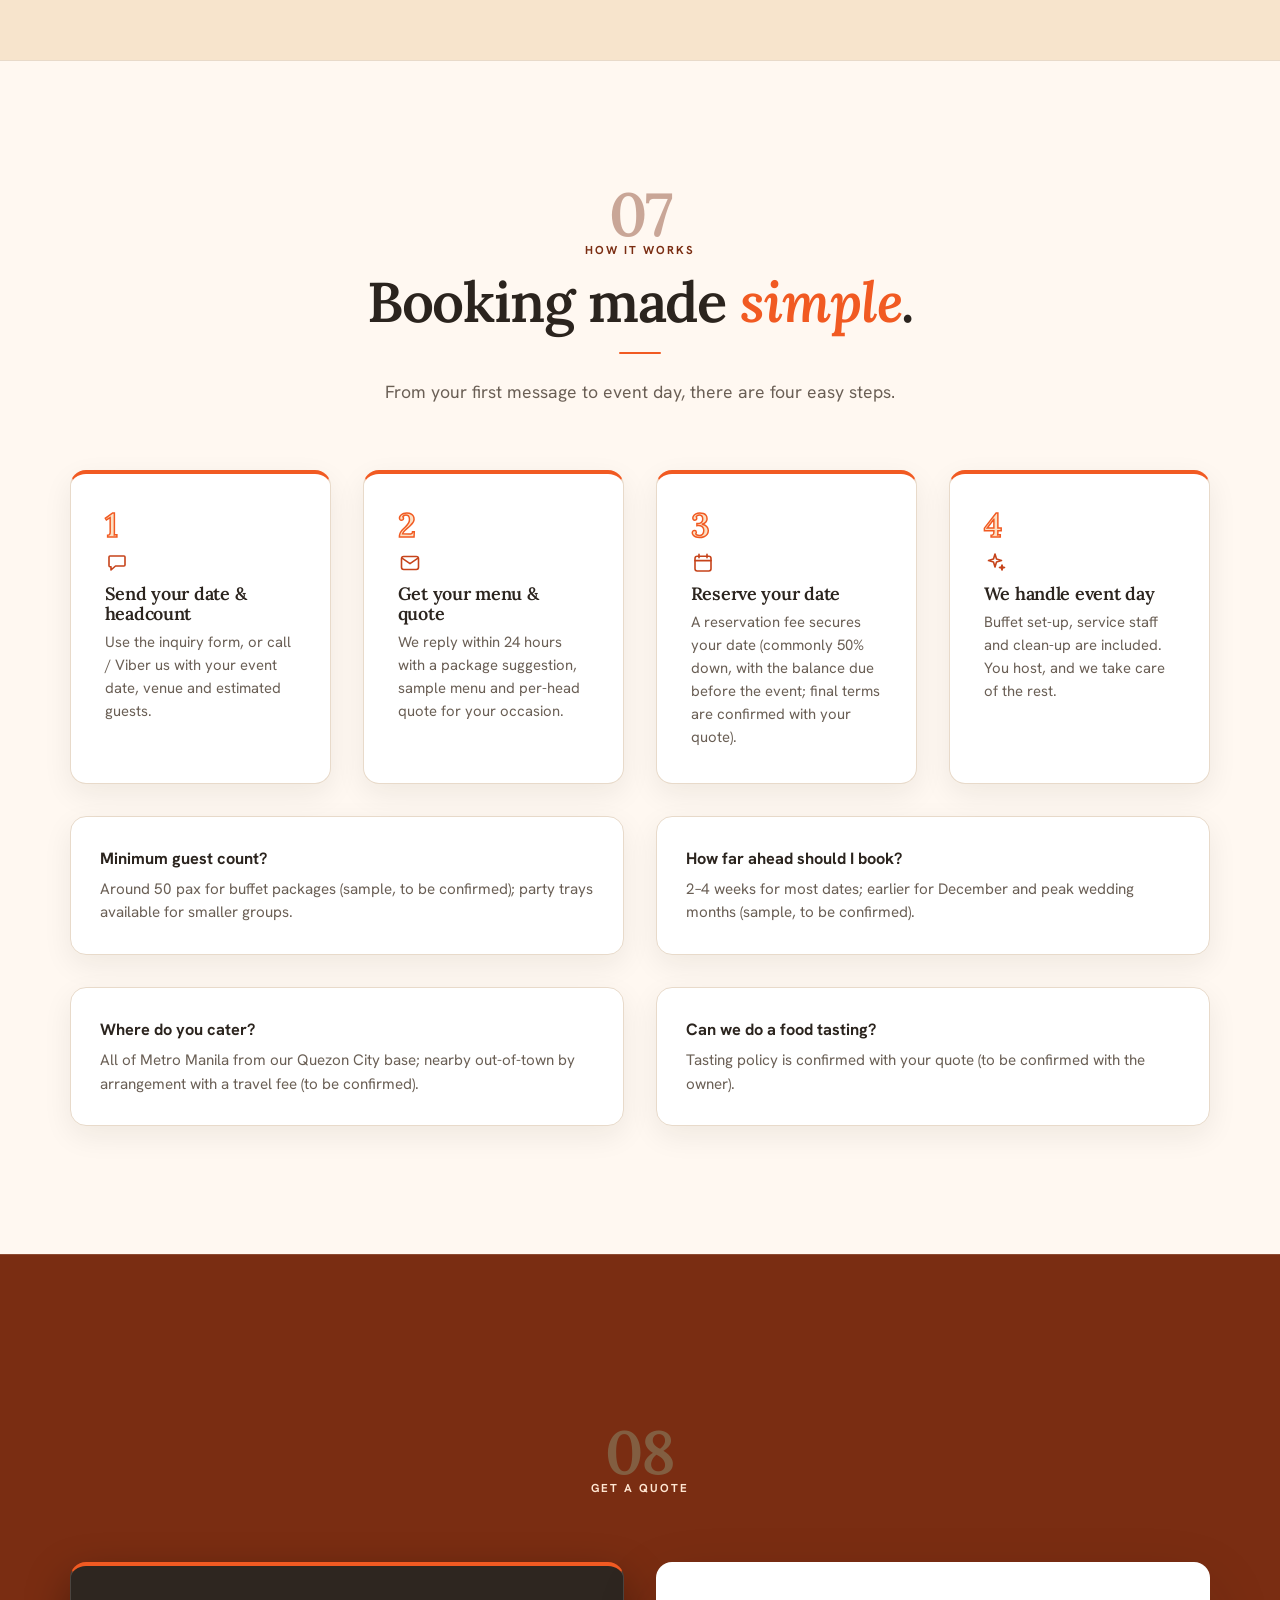
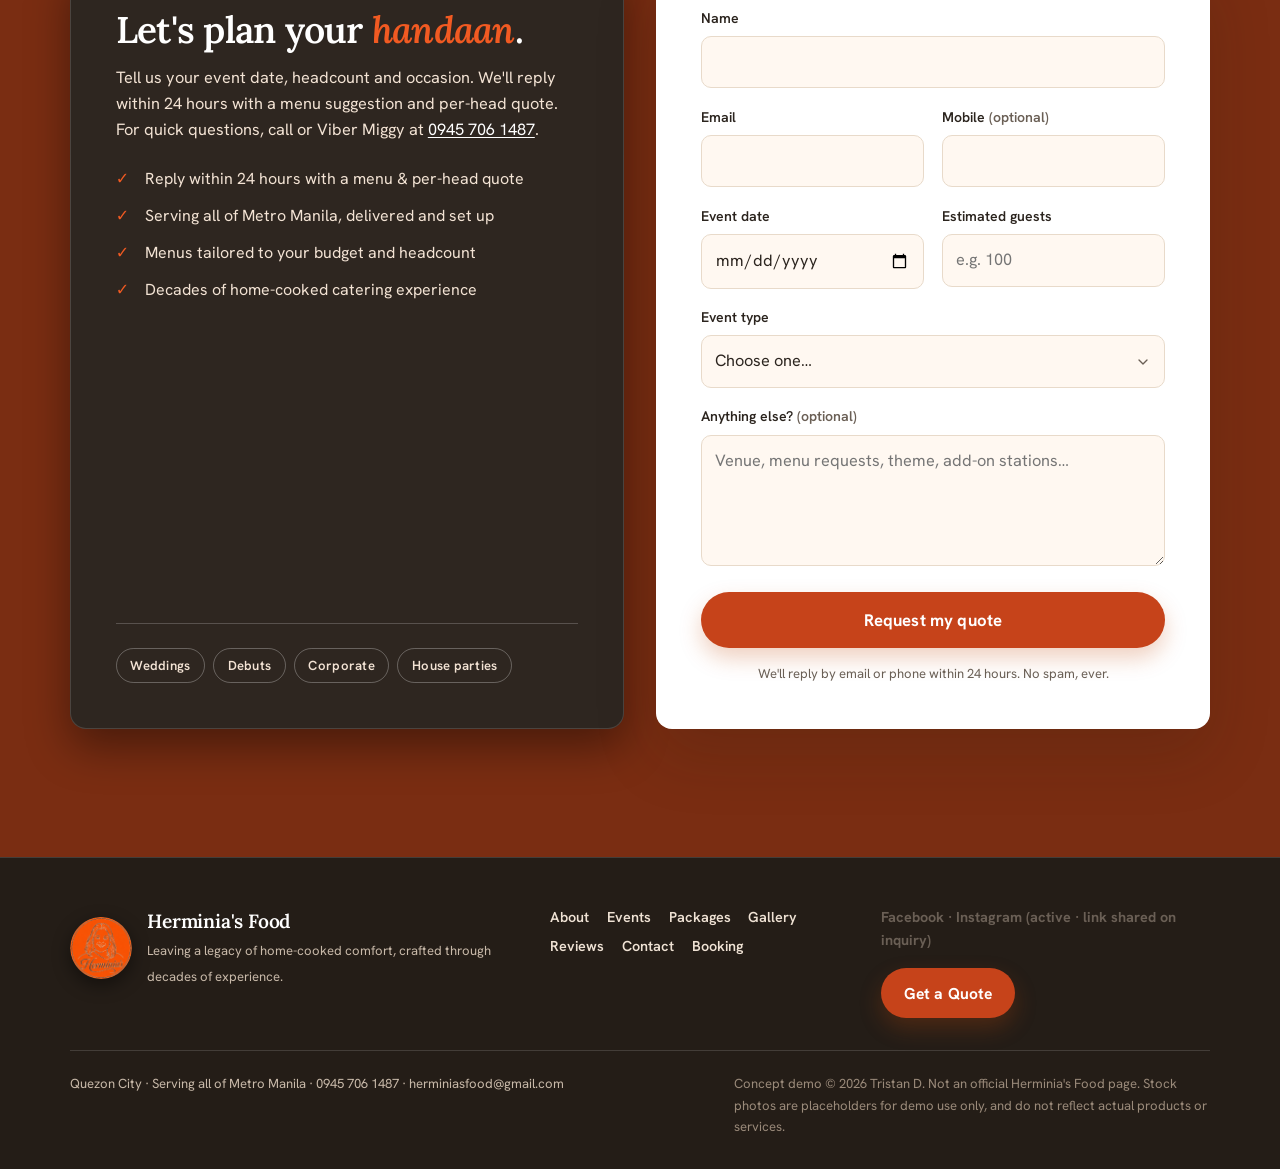
==== commit 8da5e050: "polish" ====
--- a/index.html
+++ b/index.html
@@ -599,6 +599,12 @@
       <div class="book-copy reveal">
         <h2>Let's plan your <em>handaan</em>.</h2>
         <p>Tell us your event date, headcount and occasion. We'll reply within 24 hours with a menu suggestion and per-head quote. For quick questions, call or Viber Miggy at <a href="tel:+639457061487">0945 706 1487</a>.</p>
+        <ul class="book-points">
+          <li>Reply within 24 hours with a menu &amp; per-head quote</li>
+          <li>Serving all of Metro Manila, delivered and set up</li>
+          <li>Menus tailored to your budget and headcount</li>
+          <li>Decades of home-cooked catering experience</li>
+        </ul>
         <ul class="about-tags">
           <li>Weddings</li><li>Debuts</li><li>Corporate</li><li>House parties</li>
         </ul>
--- a/styles.css
+++ b/styles.css
@@ -288,8 +288,19 @@
   flex-shrink: 0;
   border-radius: 50%;
   background: transparent;
+  /* tightened base shadow — wide dark halo murks the seal edge on dark bg */
+  box-shadow: 0 2px 8px rgba(0,0,0,.2);
+  object-fit: cover;
+}
+/* cream / scrolled header: soft lift (clean over light bg) */
+.site-header.scrolled .brand-logo {
   box-shadow: 0 3px 14px rgba(0,0,0,.28);
-  object-fit: cover;
+}
+/* dark contexts (hero header + footer): clean soft grounding shadow, NO ring —
+   the solid orange seal already reads crisp on dark; a light ring looked like a gray plate */
+.site-header:not(.scrolled) .brand-logo,
+.footer-brand .brand-logo {
+  box-shadow: 0 6px 18px rgba(0,0,0,.45);
 }
 .brand-name { font-family: var(--font-display); font-weight: 600; font-size: 1.35rem; line-height: 1; letter-spacing: -.02em; display: flex; flex-direction: column; gap: .2rem; transition: color .3s ease; }
 .brand-sub { font-family: var(--font-head); font-size: .6rem; font-weight: 700; letter-spacing: .22em; text-transform: uppercase; color: var(--sage); transition: color .3s ease; }
@@ -542,7 +553,10 @@
 .book-head { margin-bottom: var(--head-gap); }
 .book-head .eyebrow { margin-bottom: 0; }
 
-.book-grid { display: grid; grid-template-columns: 1fr 1.1fr; gap: var(--gap); align-items: stretch; }
+/* equal columns so the seam between the two panels sits dead-centre under the "08" kicker;
+   align-items: stretch keeps the dark copy panel the same height as the tall form — the
+   panel is filled with supporting points + bottom-pinned tags so it reads full, not empty */
+.book-grid { display: grid; grid-template-columns: 1fr 1fr; gap: var(--gap); align-items: stretch; }
 .book-copy {
   color: #fff7ef; background: var(--espresso-2);
   border: 1px solid rgba(255,255,255,.14);
@@ -560,10 +574,23 @@
 }
 .book-copy p { margin: 0; color: #f3e3d4; font-size: 1.02rem; line-height: 1.6; }
 .book-copy a { color: #fff; text-decoration: underline; text-underline-offset: 2px; }
+/* supporting reassurance points — fill the tall panel with substance, not empty space */
+.book-copy .book-points {
+  list-style: none; margin: var(--space-5) 0 0; padding: 0;
+  display: flex; flex-direction: column; gap: .85rem;
+}
+.book-copy .book-points li {
+  position: relative; padding-left: 1.85rem;
+  color: #f3e3d4; font-size: 1rem; line-height: 1.45;
+}
+.book-copy .book-points li::before {
+  content: "✓"; position: absolute; left: 0; top: 0;
+  color: var(--brand); font-weight: 700;
+}
 .book-copy .about-tags {
   border-top-color: rgba(255,255,255,.2);
-  margin: auto 0 0; /* pin tags to the bottom of the tall panel */
   padding-top: var(--space-5);
+  margin-top: auto; /* pin tags to the bottom edge of the equal-height panel */
 }
 .book-copy .about-tags li { color: #f3e3d4; border-color: rgba(255,255,255,.28); }
 .book-form { background: var(--panel); border-radius: var(--radius); padding: var(--panel-pad); box-shadow: var(--shadow-lg); }
@@ -622,6 +649,10 @@
   .site-header::before { opacity: 0; }
   .site-header .brand, .site-header.scrolled .brand { color: var(--ink); }
   .site-header .brand-sub { color: var(--brand-dark); }
+  /* mobile header is cream even when :not(.scrolled) — use soft lift, not dark light-ring */
+  .site-header:not(.scrolled) .brand-logo {
+    box-shadow: 0 3px 14px rgba(0,0,0,.28);
+  }
   .site-header.scrolled .header-inner { height: var(--header-h); }
   .nav-toggle span, .site-header.scrolled .nav-toggle span { background: var(--ink); }
   .nav {
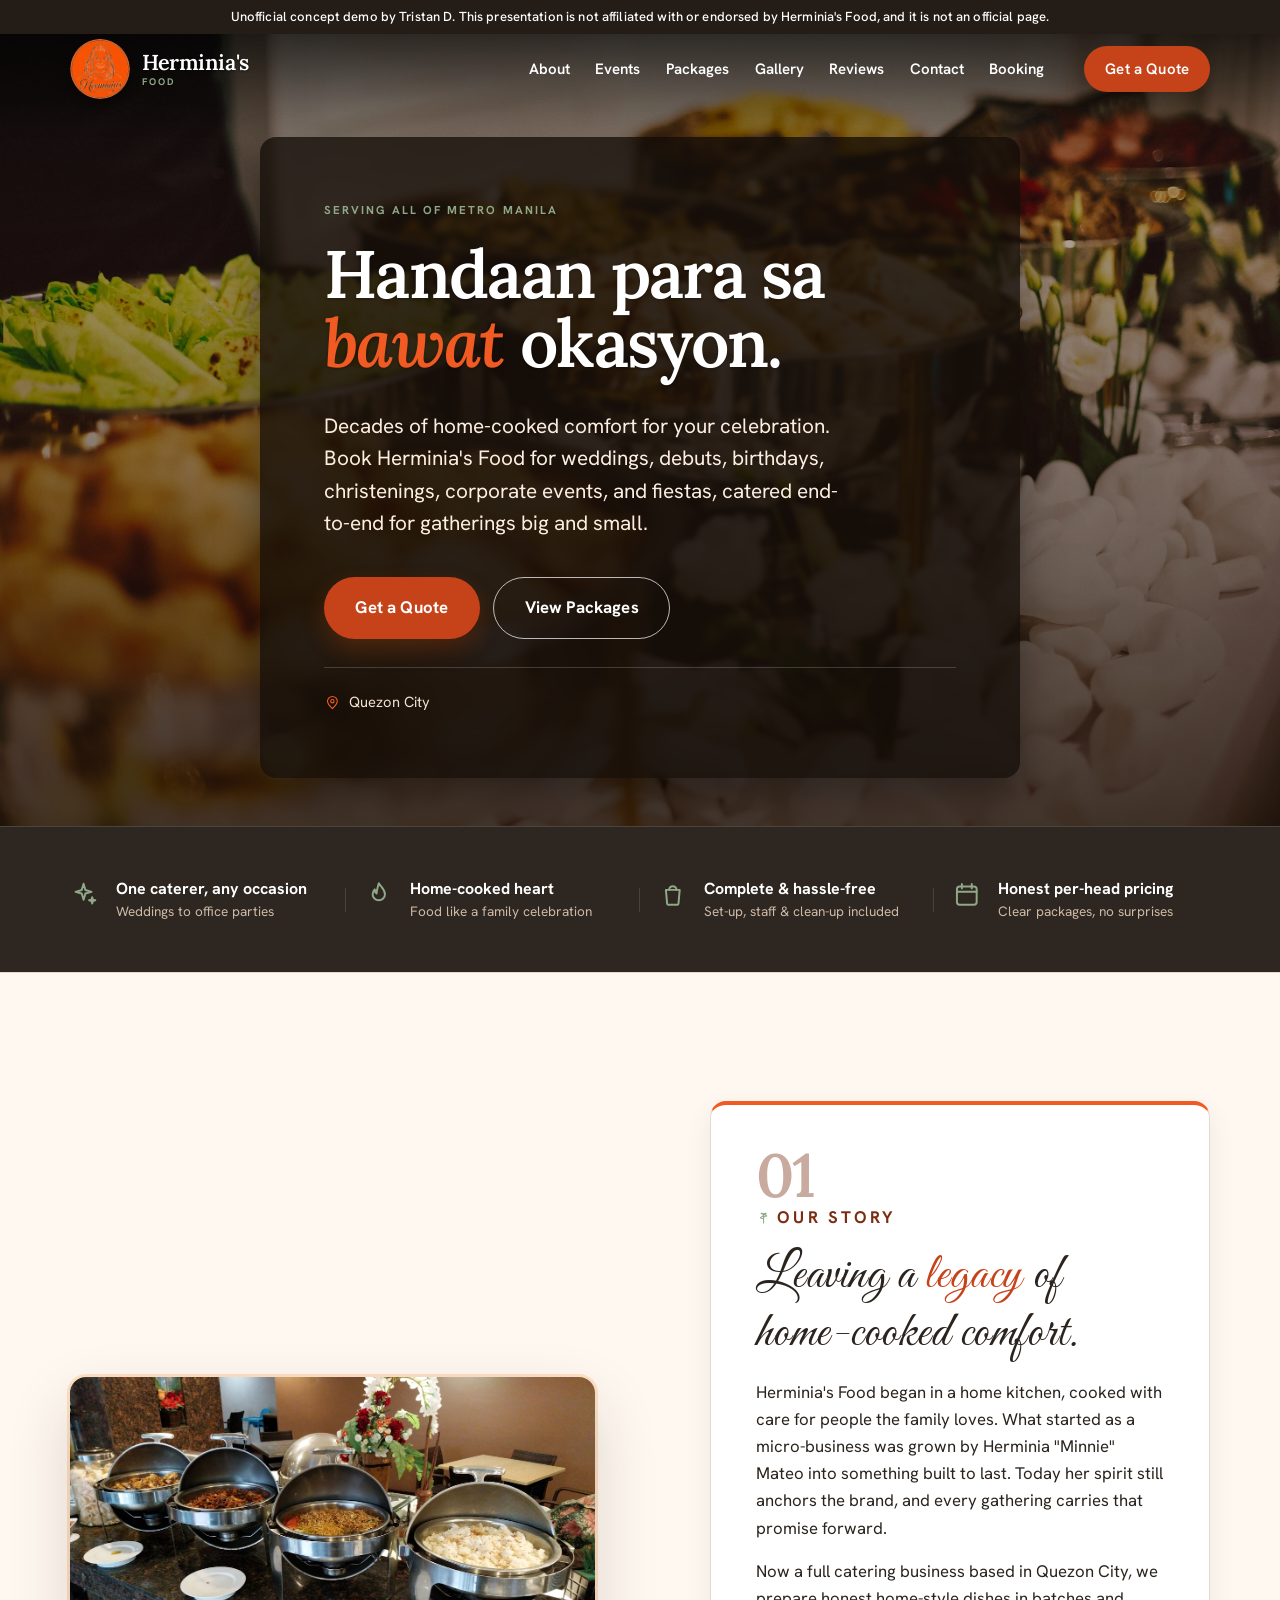
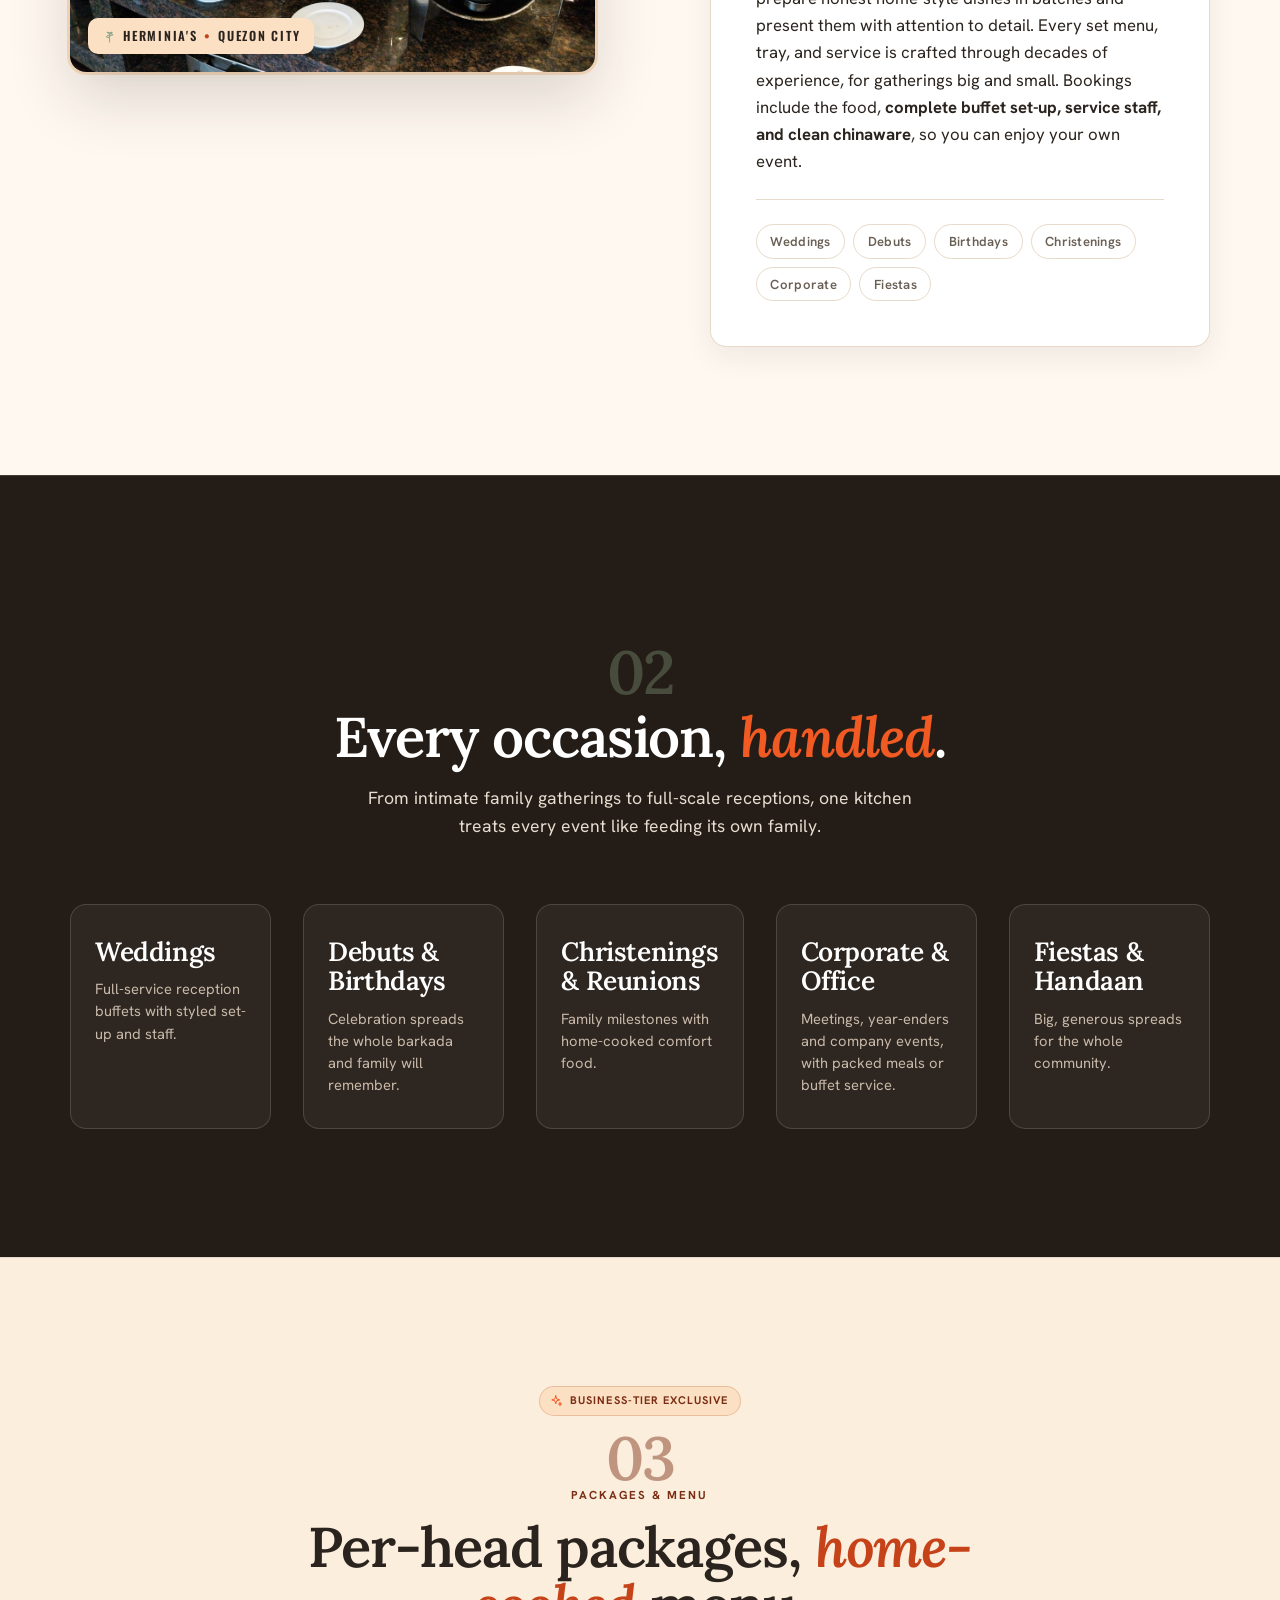
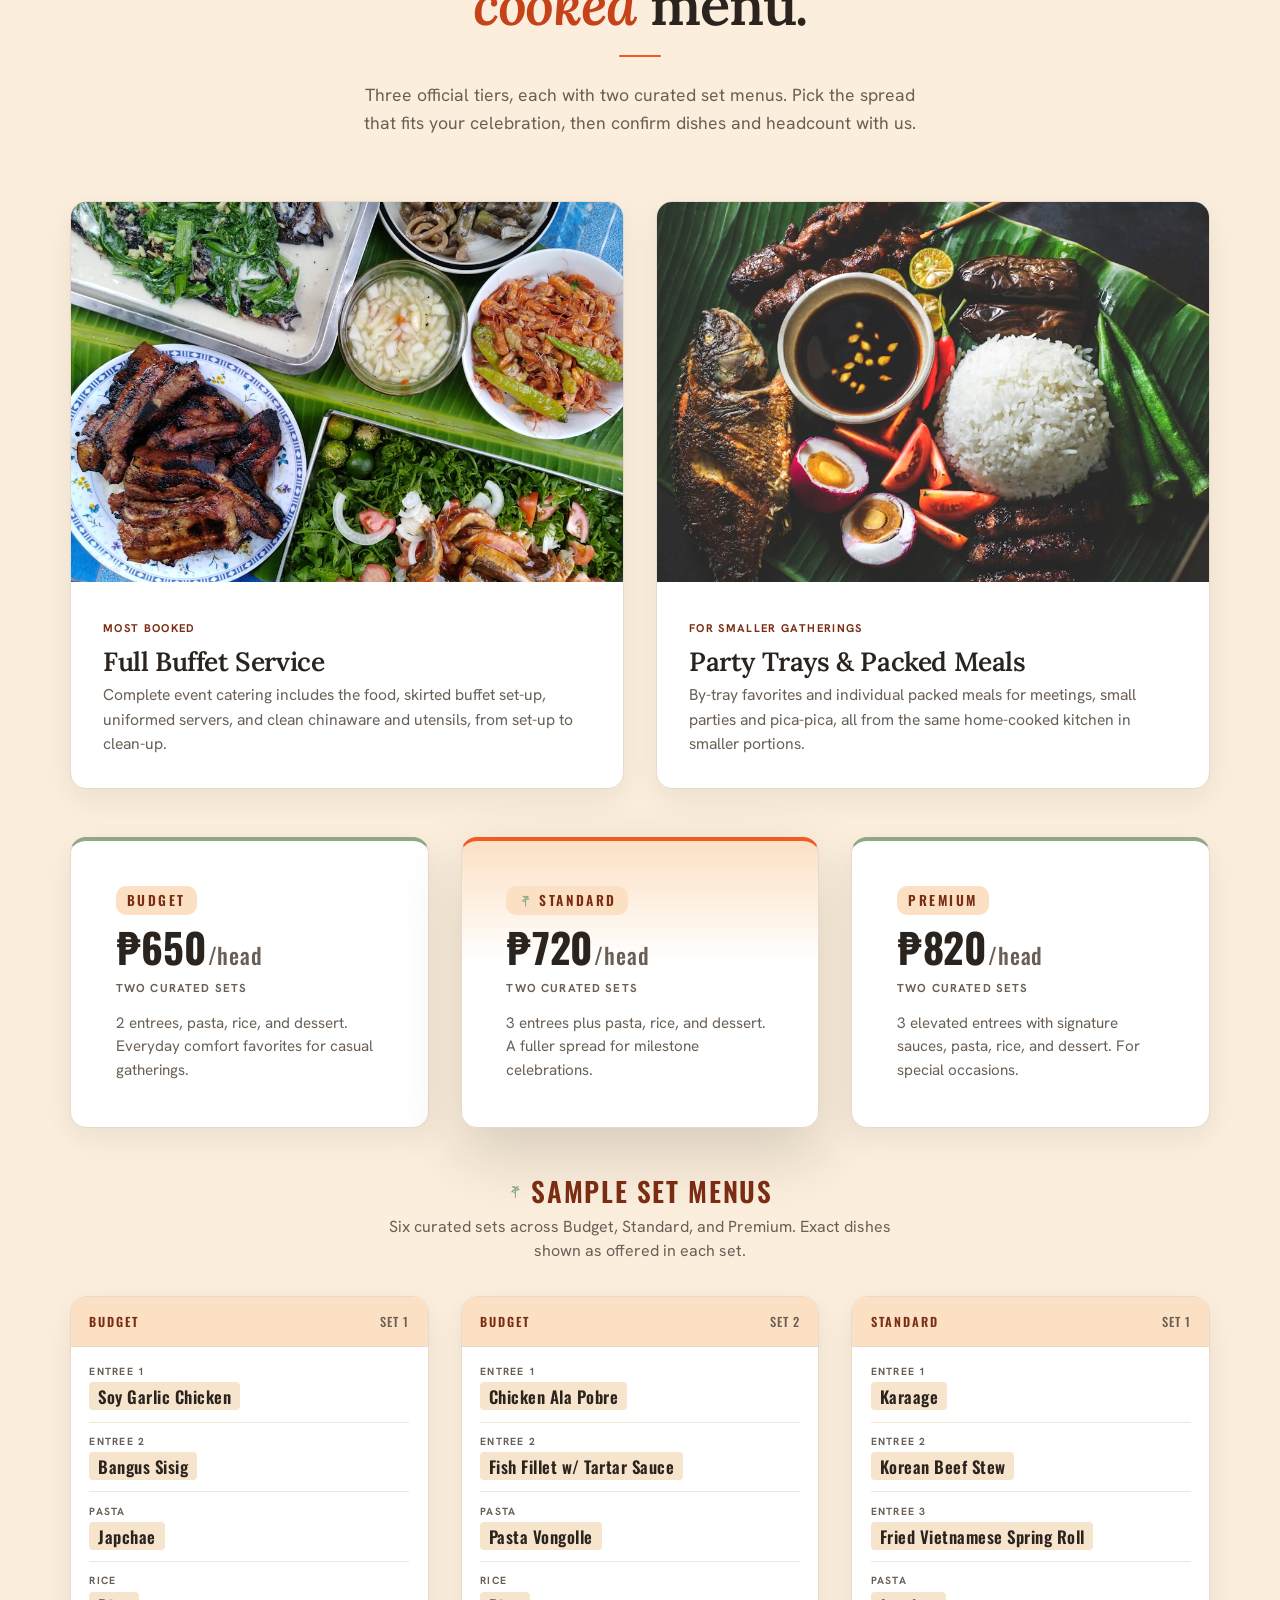
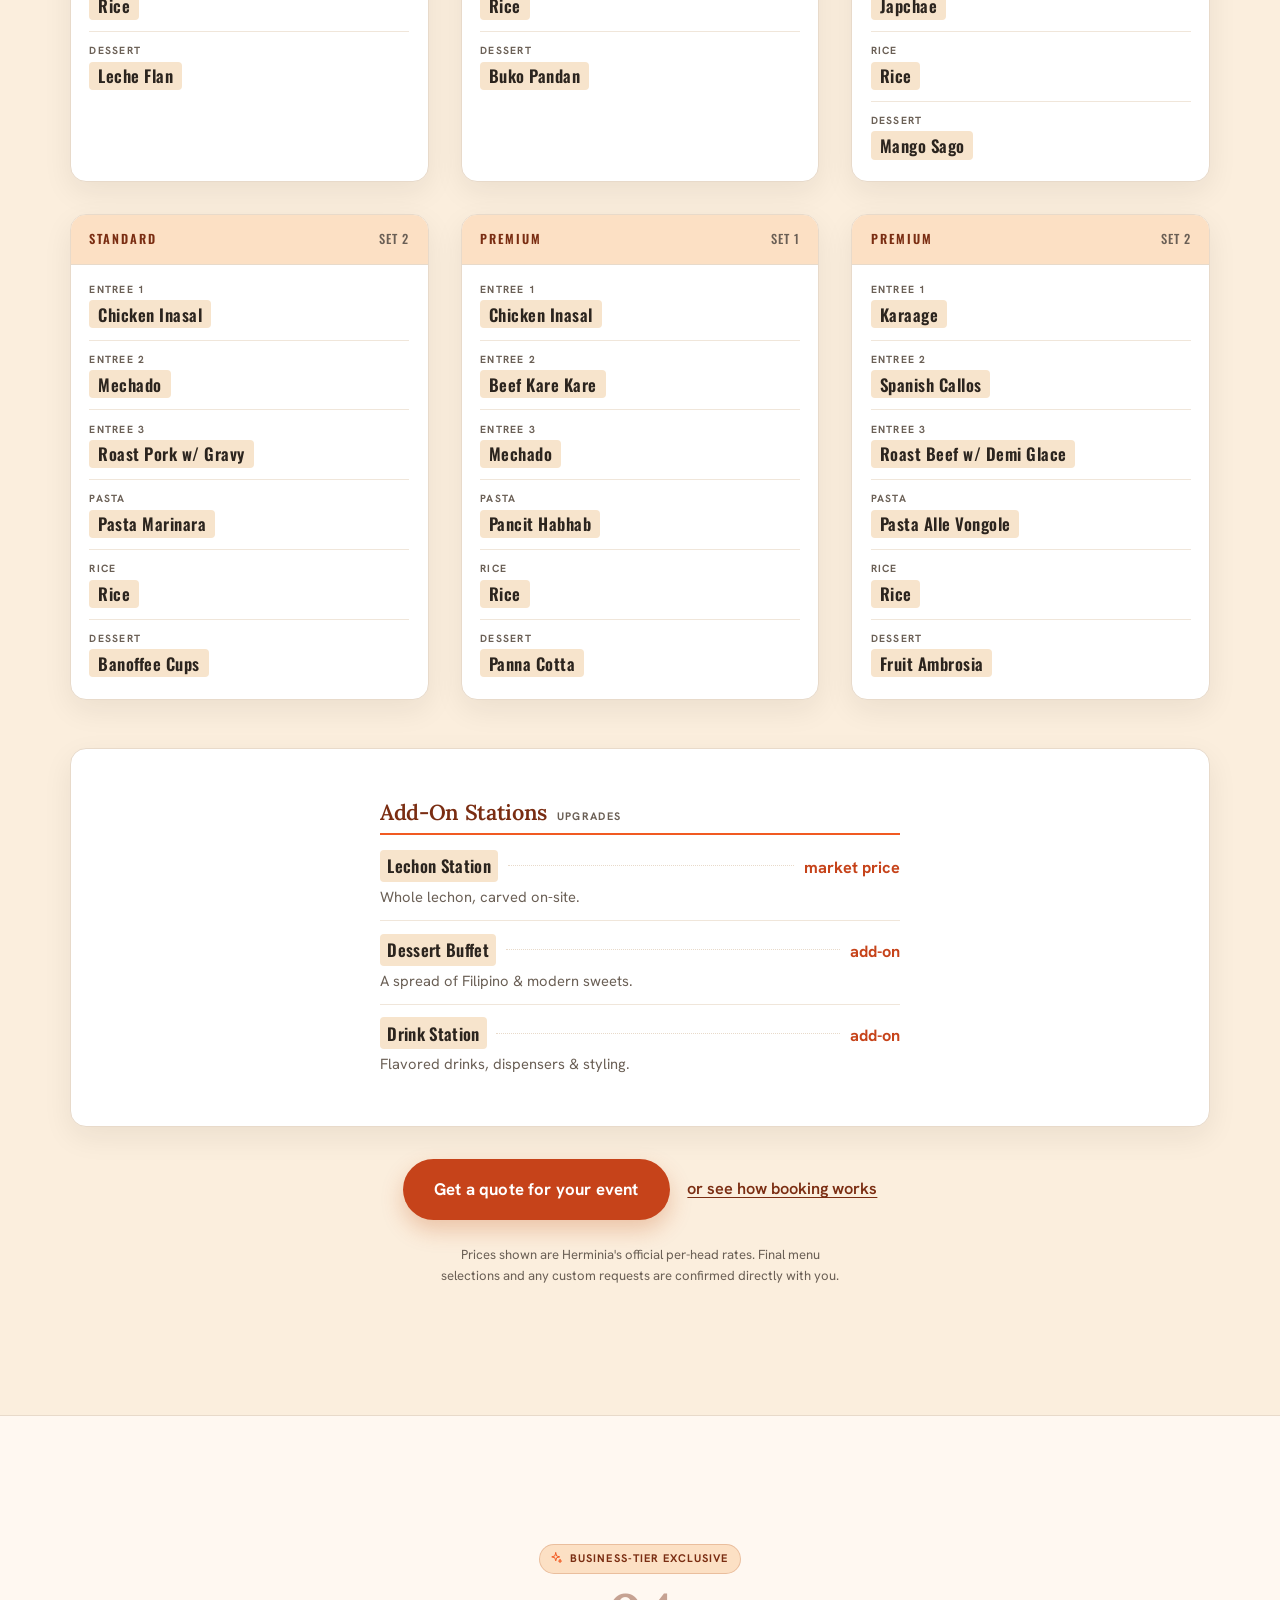
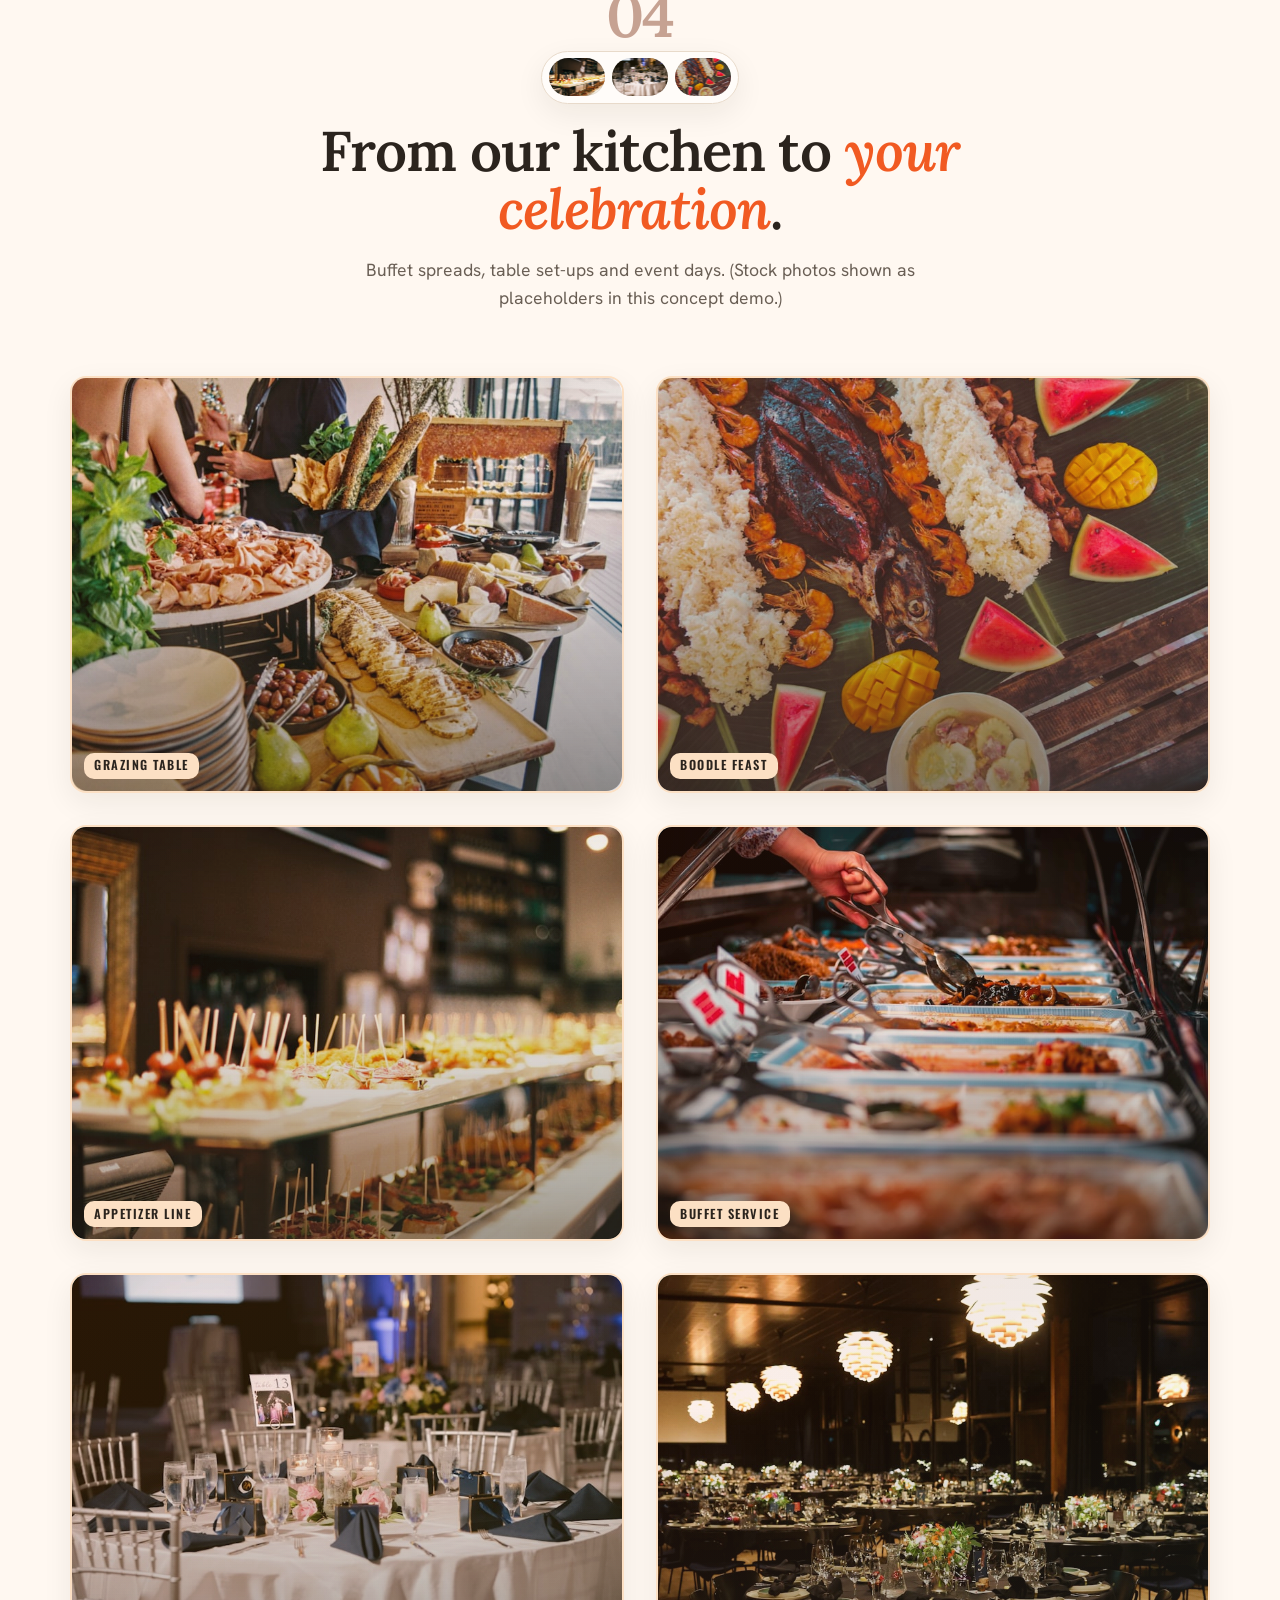
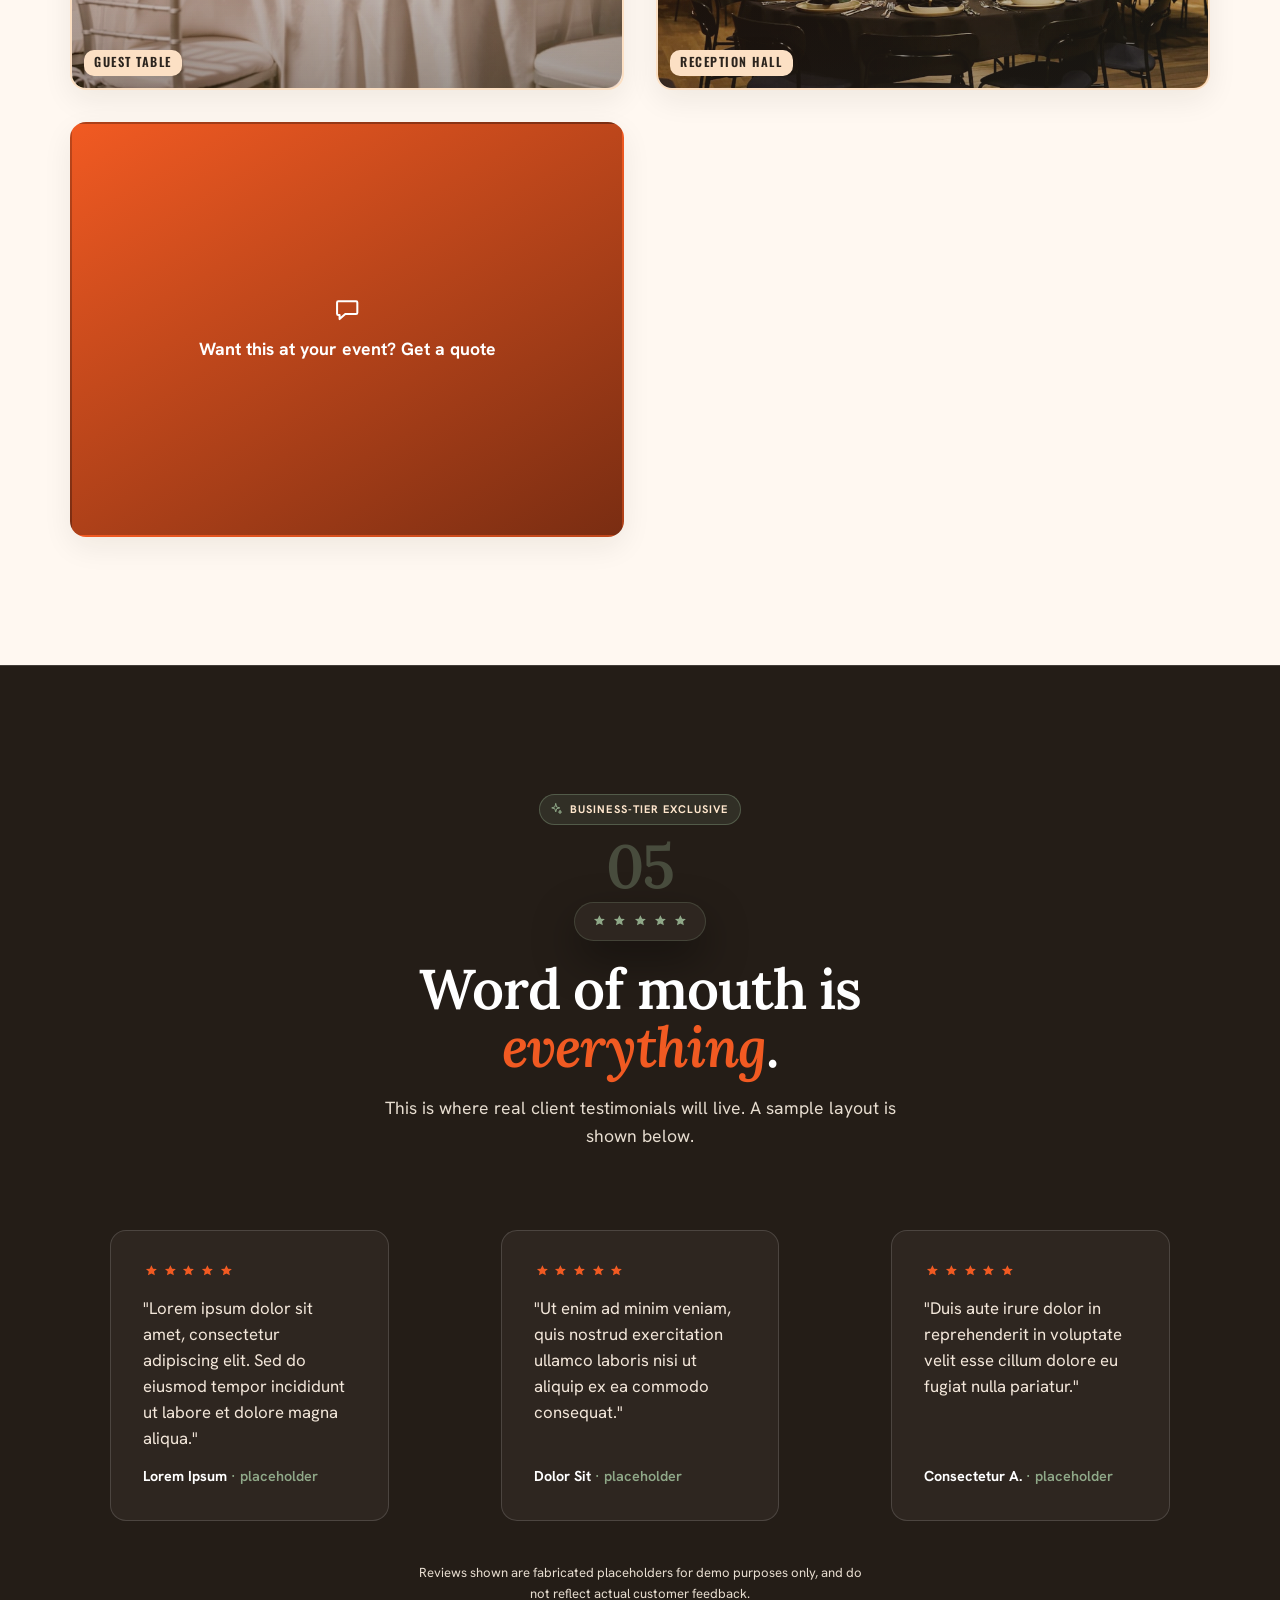
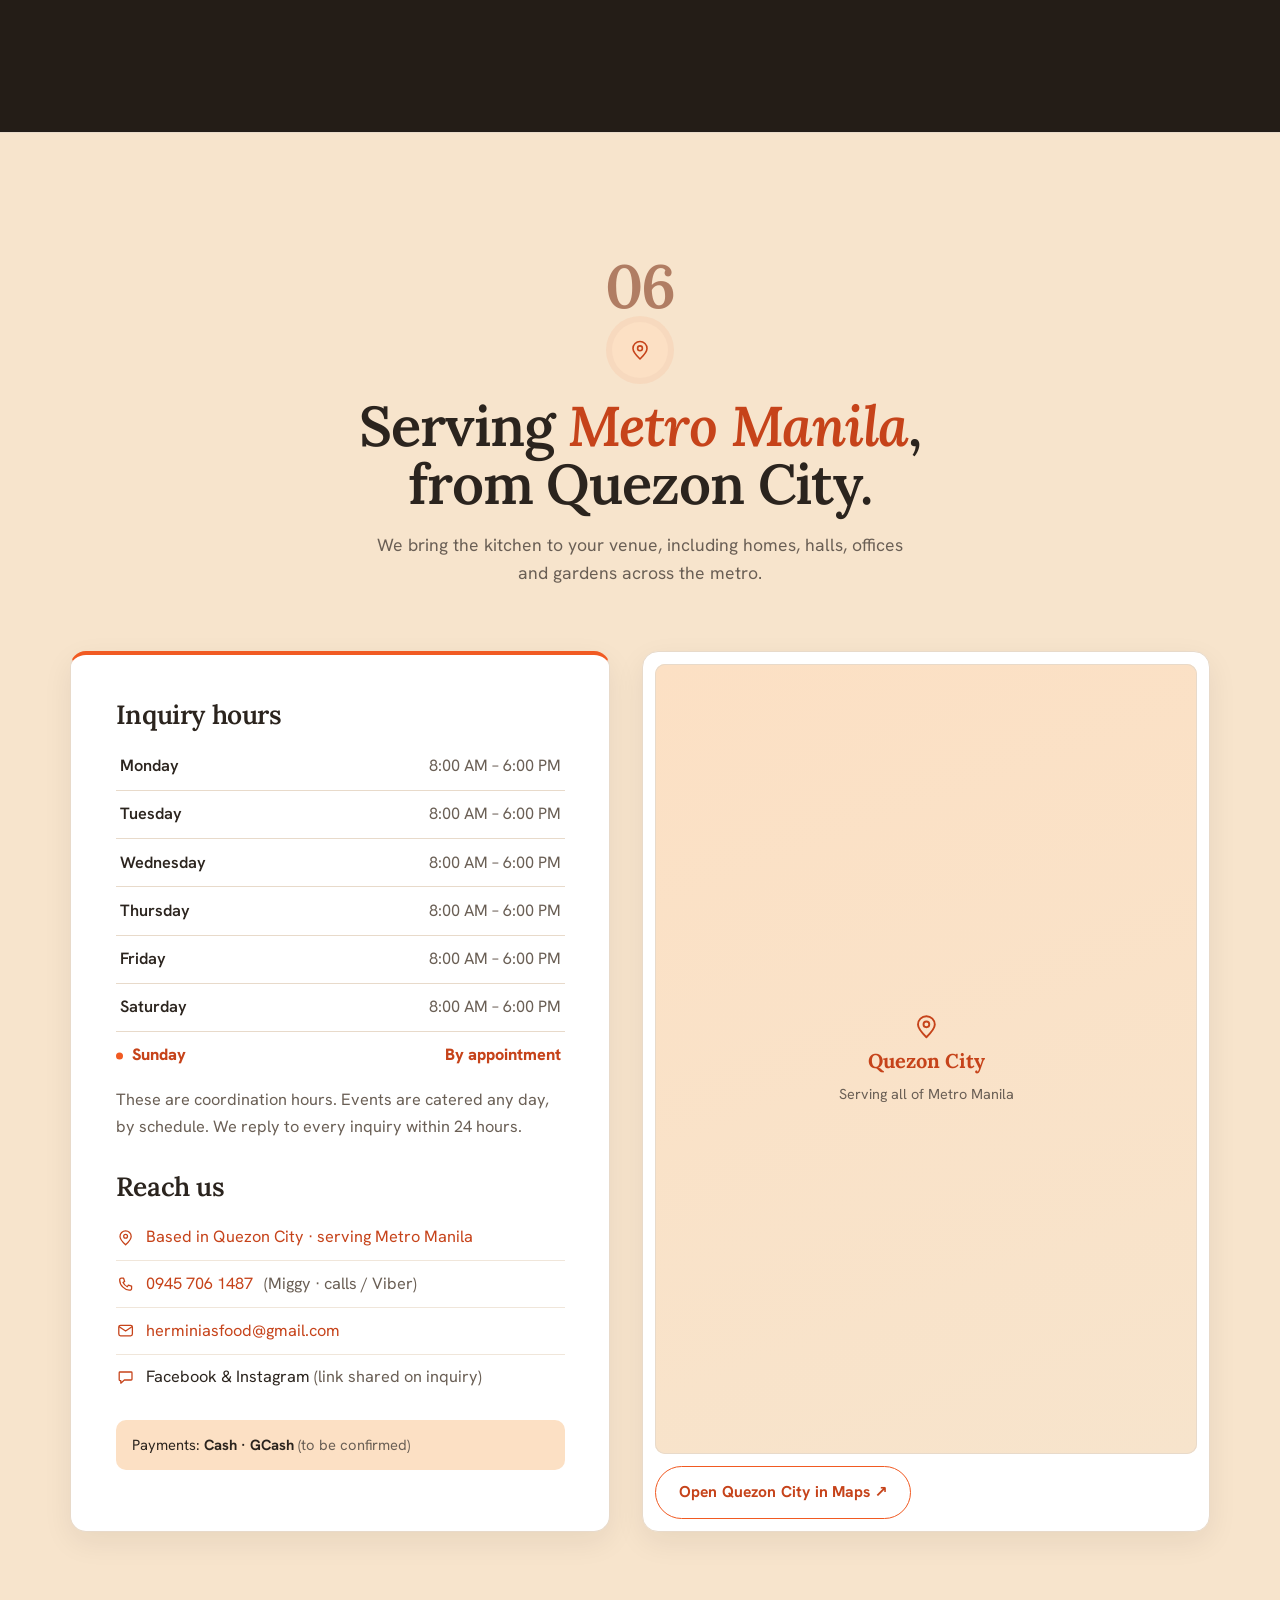
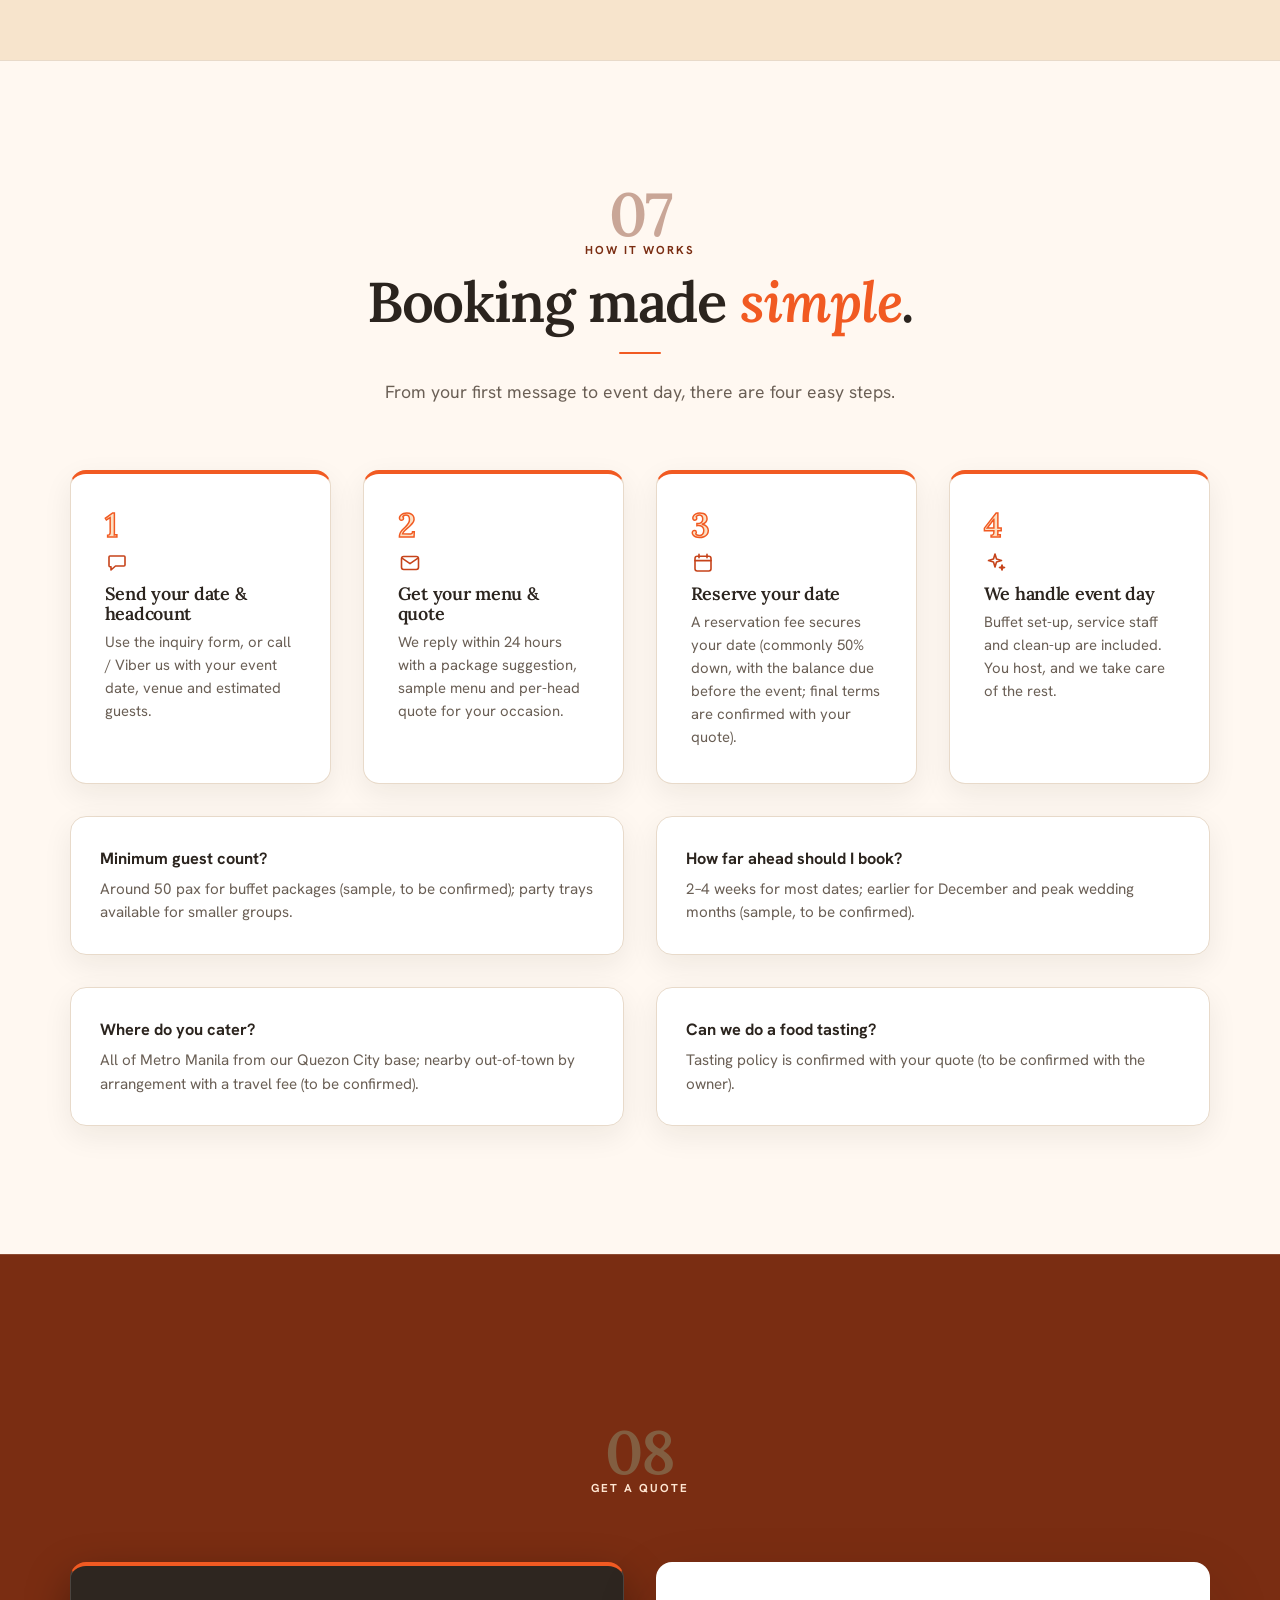
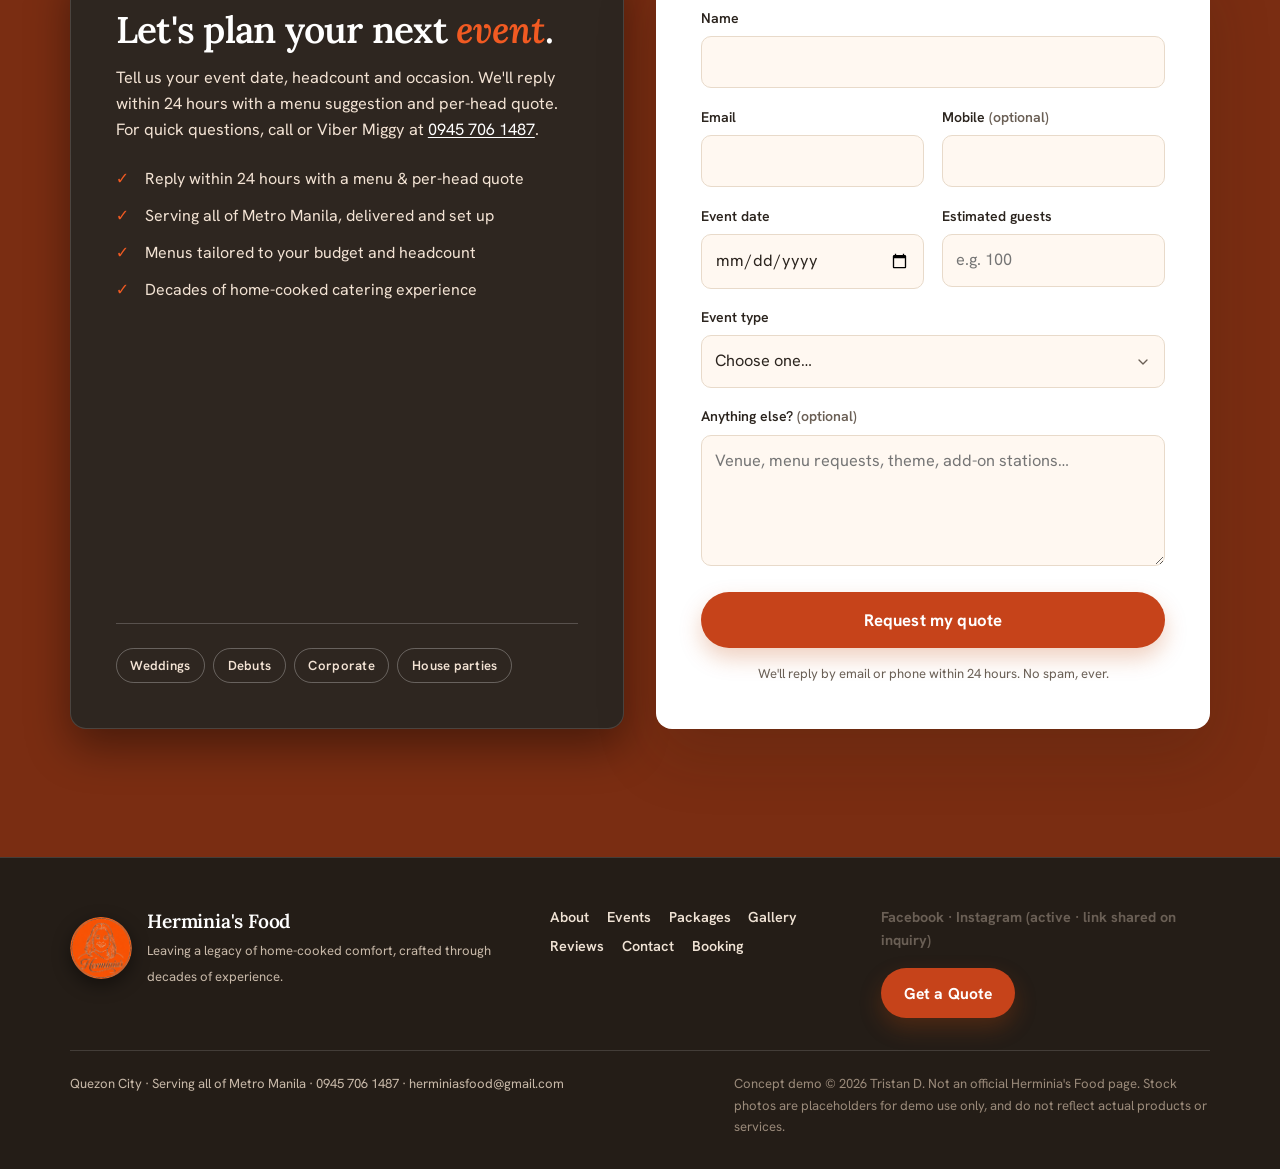
==== commit c4e0164d: "text edits" ====
--- a/index.html
+++ b/index.html
@@ -147,8 +147,8 @@
 <section class="hero" id="hero">
   <div class="hero-bg" aria-hidden="true"></div>
   <div class="container hero-inner reveal">
-    <p class="eyebrow">Quezon City · Serving all of Metro Manila</p>
-    <h1 class="hero-title">Handa para sa <em>bawat</em> okasyon.</h1>
+    <p class="eyebrow">Serving all of Metro Manila</p>
+    <h1 class="hero-title">Handaan para sa <em>bawat</em> okasyon.</h1>
     <p class="hero-sub">Decades of home-cooked comfort for your celebration. Book Herminia's Food for weddings, debuts, birthdays, christenings, corporate events, and fiestas, catered end-to-end for gatherings big and small.</p>
     <div class="hero-actions">
       <a class="btn btn-primary btn-lg" href="#book">Get a Quote</a>
@@ -597,7 +597,7 @@
 
     <div class="book-grid">
       <div class="book-copy reveal">
-        <h2>Let's plan your <em>handaan</em>.</h2>
+        <h2>Let's plan your next <em>event</em>.</h2>
         <p>Tell us your event date, headcount and occasion. We'll reply within 24 hours with a menu suggestion and per-head quote. For quick questions, call or Viber Miggy at <a href="tel:+639457061487">0945 706 1487</a>.</p>
         <ul class="book-points">
           <li>Reply within 24 hours with a menu &amp; per-head quote</li>
